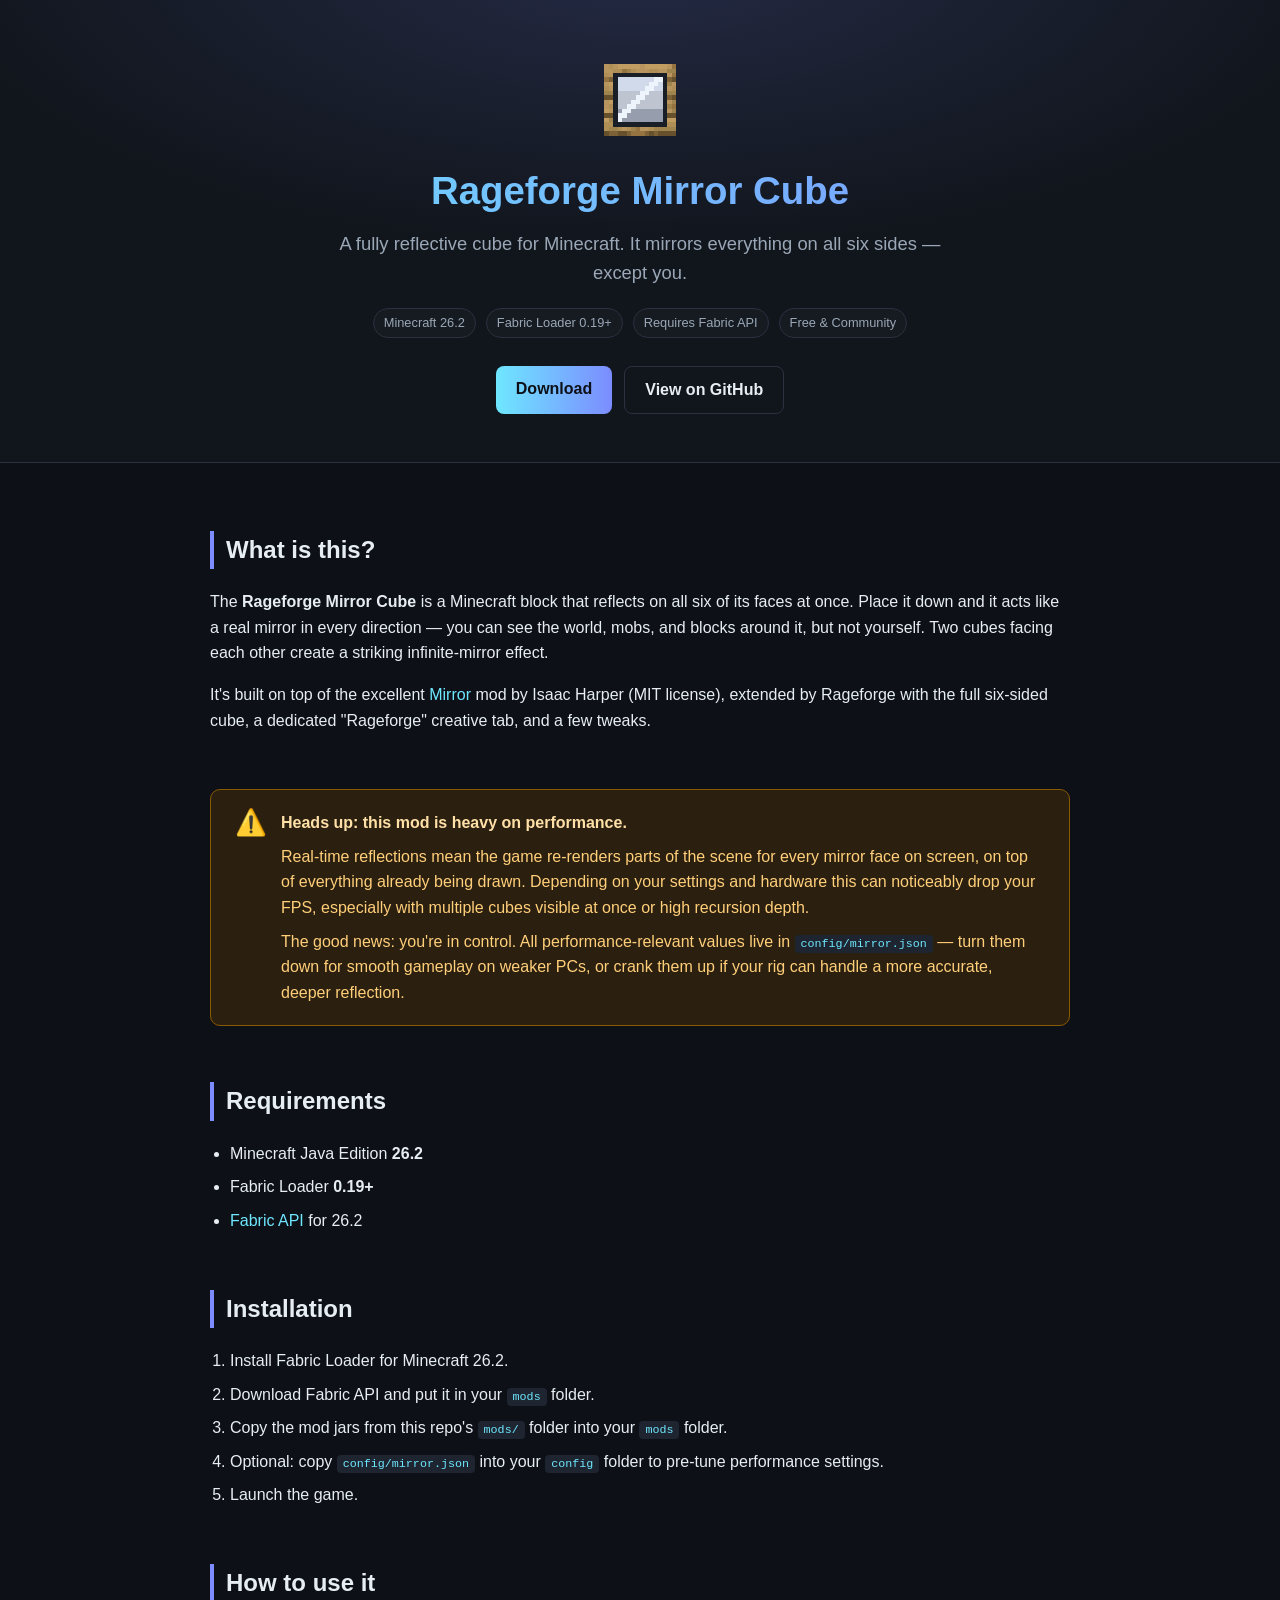
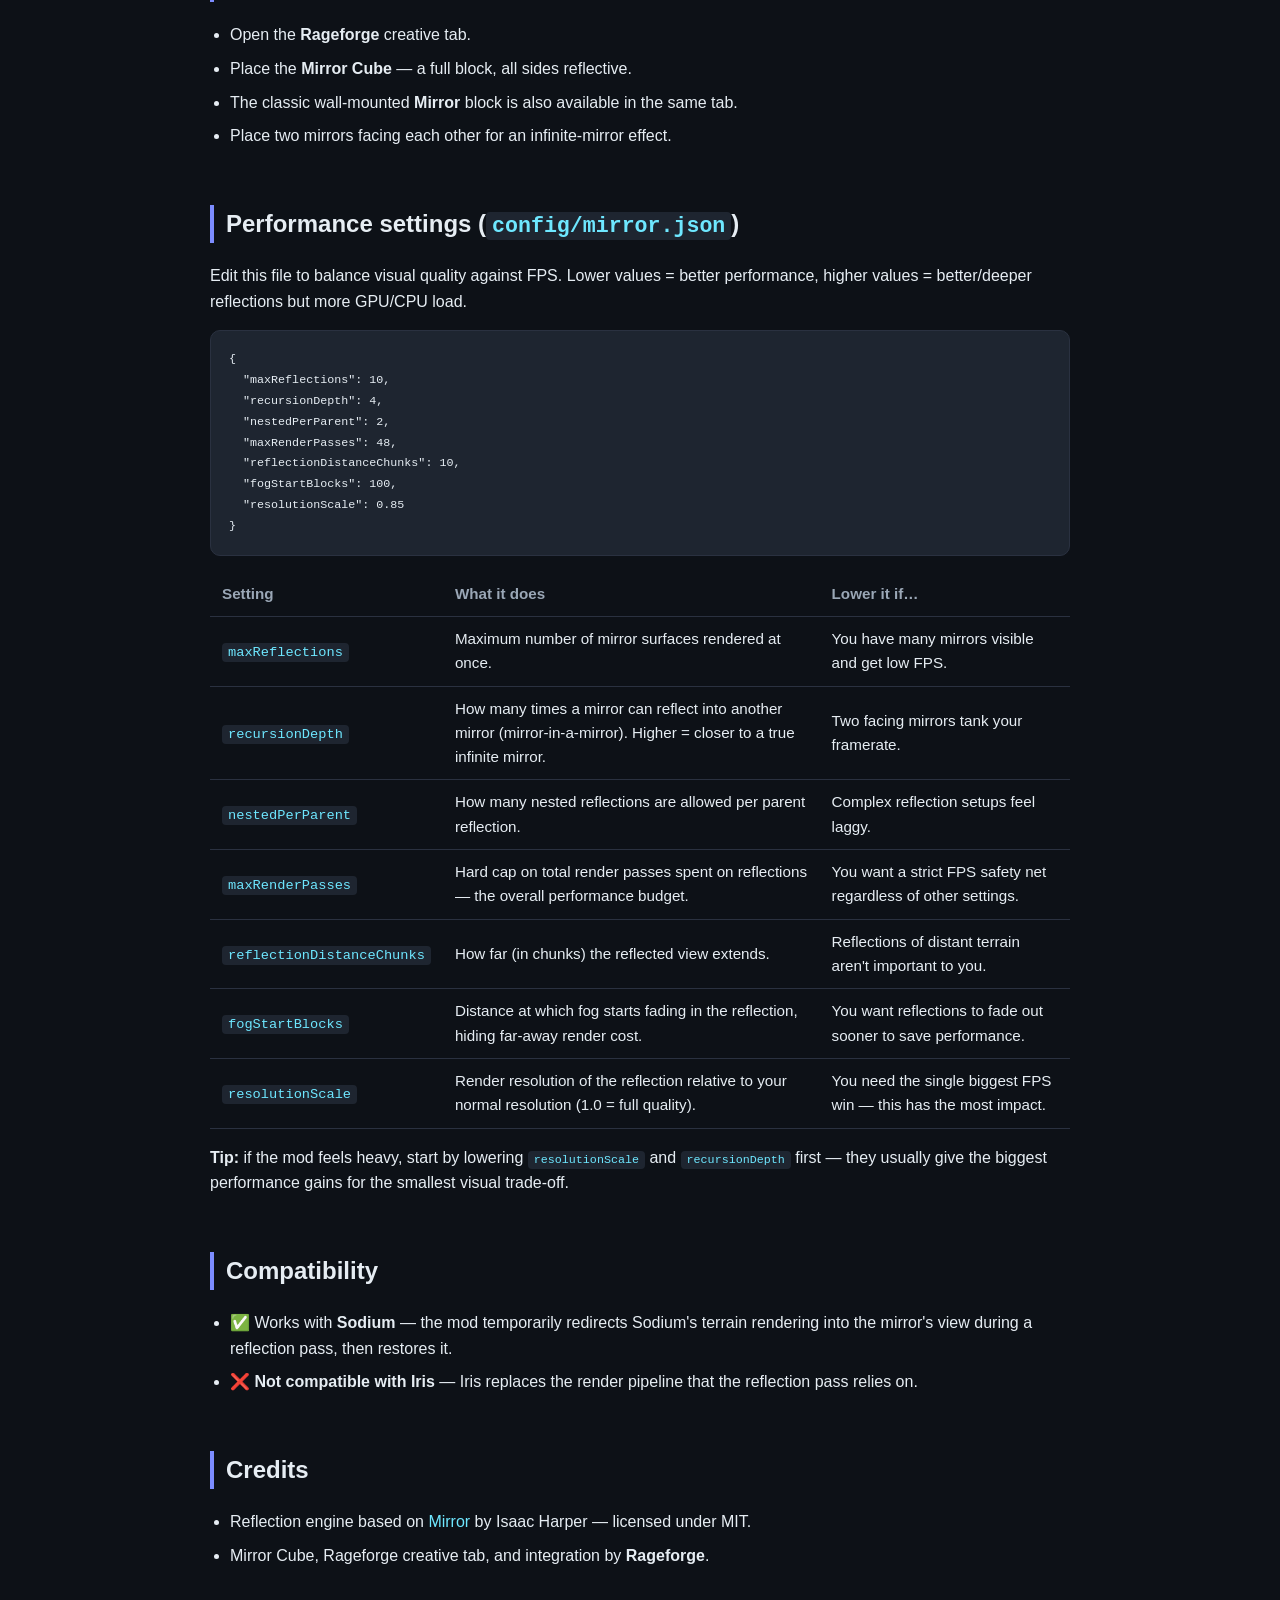
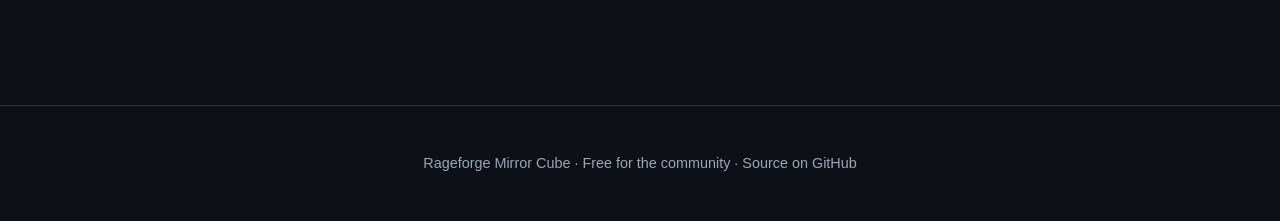
==== index.html @ 12170d01 "Add GitHub Pages site for Rageforge Mirror Cube mod" ====
<!DOCTYPE html>
<html lang="en">
<head>
<meta charset="UTF-8">
<meta name="viewport" content="width=device-width, initial-scale=1.0">
<title>Rageforge Mirror Cube — Minecraft Mod</title>
<meta name="description" content="Rageforge Mirror Cube — a full 6-sided mirror block for Minecraft 26.2 (Fabric). Reflects everything except you.">
<link rel="icon" type="image/png" href="assets/mirror-icon.png">
<style>
  :root {
    --bg: #0d1117;
    --bg-alt: #11151c;
    --card: #161b22;
    --border: #2a3140;
    --text: #e6edf3;
    --muted: #9aa7b6;
    --accent: #6ee7ff;
    --accent-2: #7c8cff;
    --warn-bg: #2b1f0f;
    --warn-border: #8a5a00;
    --warn-text: #ffcf7a;
  }
  * { box-sizing: border-box; }
  html, body {
    margin: 0;
    padding: 0;
    background: var(--bg);
    color: var(--text);
    font-family: -apple-system, BlinkMacSystemFont, "Segoe UI", Roboto, Helvetica, Arial, sans-serif;
    line-height: 1.6;
  }
  a { color: var(--accent); text-decoration: none; }
  a:hover { text-decoration: underline; }

  header.hero {
    background: radial-gradient(1200px 500px at 50% -10%, rgba(124,140,255,0.18), transparent 60%), var(--bg-alt);
    border-bottom: 1px solid var(--border);
    padding: 64px 20px 48px;
    text-align: center;
  }
  .hero-icon {
    width: 72px;
    height: 72px;
    image-rendering: pixelated;
    margin-bottom: 16px;
  }
  .hero h1 {
    font-size: 2.4rem;
    margin: 0 0 8px;
    background: linear-gradient(90deg, var(--accent), var(--accent-2));
    -webkit-background-clip: text;
    background-clip: text;
    color: transparent;
  }
  .hero p.tagline {
    color: var(--muted);
    font-size: 1.15rem;
    max-width: 640px;
    margin: 0 auto;
  }
  .badges {
    margin-top: 20px;
    display: flex;
    gap: 10px;
    justify-content: center;
    flex-wrap: wrap;
  }
  .badge {
    font-size: 0.8rem;
    padding: 4px 10px;
    border: 1px solid var(--border);
    border-radius: 999px;
    color: var(--muted);
    background: var(--card);
  }

  .cta-row {
    margin-top: 28px;
    display: flex;
    gap: 12px;
    justify-content: center;
    flex-wrap: wrap;
  }
  .btn {
    display: inline-block;
    padding: 10px 20px;
    border-radius: 8px;
    font-weight: 600;
    text-decoration: none;
  }
  .btn-primary {
    background: linear-gradient(90deg, var(--accent), var(--accent-2));
    color: #0d1117;
  }
  .btn-primary:hover { text-decoration: none; filter: brightness(1.08); }
  .btn-secondary {
    background: transparent;
    color: var(--text);
    border: 1px solid var(--border);
  }
  .btn-secondary:hover { text-decoration: none; border-color: var(--accent); }

  main {
    max-width: 900px;
    margin: 0 auto;
    padding: 48px 20px 80px;
  }

  section { margin-bottom: 56px; }
  h2 {
    font-size: 1.5rem;
    border-left: 4px solid var(--accent-2);
    padding-left: 12px;
    margin-bottom: 20px;
  }

  .gallery {
    display: grid;
    grid-template-columns: 1fr 1fr;
    gap: 16px;
    margin: 24px 0;
  }
  .gallery img {
    width: 100%;
    border-radius: 10px;
    border: 1px solid var(--border);
  }
  @media (max-width: 640px) {
    .gallery { grid-template-columns: 1fr; }
  }

  .card {
    background: var(--card);
    border: 1px solid var(--border);
    border-radius: 10px;
    padding: 20px 24px;
  }

  .warning {
    background: var(--warn-bg);
    border: 1px solid var(--warn-border);
    color: var(--warn-text);
    border-radius: 10px;
    padding: 20px 24px;
    display: flex;
    gap: 14px;
    align-items: flex-start;
  }
  .warning .icon { font-size: 1.6rem; line-height: 1; }
  .warning strong { color: #ffe1a8; }

  table {
    width: 100%;
    border-collapse: collapse;
    margin-top: 16px;
    font-size: 0.95rem;
  }
  th, td {
    text-align: left;
    padding: 10px 12px;
    border-bottom: 1px solid var(--border);
  }
  th { color: var(--muted); font-weight: 600; }
  code {
    background: #1e2530;
    padding: 2px 6px;
    border-radius: 4px;
    font-size: 0.9em;
    color: var(--accent);
  }
  pre {
    background: #1e2530;
    border: 1px solid var(--border);
    border-radius: 10px;
    padding: 18px;
    overflow-x: auto;
  }
  pre code {
    background: none;
    padding: 0;
    color: var(--text);
  }

  ol, ul { padding-left: 20px; }
  ol li, ul li { margin-bottom: 8px; }

  footer {
    border-top: 1px solid var(--border);
    padding: 32px 20px;
    text-align: center;
    color: var(--muted);
    font-size: 0.9rem;
  }
  footer a { color: var(--muted); }
</style>
</head>
<body>

<header class="hero">
  <img class="hero-icon" src="assets/mirror-icon.png" alt="Mirror Cube icon">
  <h1>Rageforge Mirror Cube</h1>
  <p class="tagline">A fully reflective cube for Minecraft. It mirrors everything on all six sides — except you.</p>
  <div class="badges">
    <span class="badge">Minecraft 26.2</span>
    <span class="badge">Fabric Loader 0.19+</span>
    <span class="badge">Requires Fabric API</span>
    <span class="badge">Free &amp; Community</span>
  </div>
  <div class="cta-row">
    <a class="btn btn-primary" href="https://github.com/TheRealDevCH/Repotome_Rageforge_initials/releases">Download</a>
    <a class="btn btn-secondary" href="https://github.com/TheRealDevCH/Repotome_Rageforge_initials">View on GitHub</a>
  </div>
</header>

<main>

  <section>
    <h2>What is this?</h2>
    <p>
      The <strong>Rageforge Mirror Cube</strong> is a Minecraft block that reflects on all six of its faces at once.
      Place it down and it acts like a real mirror in every direction — you can see the world, mobs, and blocks around it,
      but not yourself. Two cubes facing each other create a striking infinite-mirror effect.
    </p>
    <p>
      It's built on top of the excellent <a href="https://github.com/Isaac-Harper/mirror" target="_blank" rel="noopener">Mirror</a>
      mod by Isaac Harper (MIT license), extended by Rageforge with the full six-sided cube, a dedicated
      "Rageforge" creative tab, and a few tweaks.
    </p>
  </section>

  <section>
    <div class="warning">
      <div class="icon">⚠️</div>
      <div>
        <strong>Heads up: this mod is heavy on performance.</strong>
        <p style="margin: 8px 0 0;">
          Real-time reflections mean the game re-renders parts of the scene for every mirror face on screen, on top
          of everything already being drawn. Depending on your settings and hardware this can noticeably drop your
          FPS, especially with multiple cubes visible at once or high recursion depth.
        </p>
        <p style="margin: 8px 0 0;">
          The good news: you're in control. All performance-relevant values live in
          <code>config/mirror.json</code> — turn them down for smooth gameplay on weaker PCs, or crank them up
          if your rig can handle a more accurate, deeper reflection.
        </p>
      </div>
    </div>
  </section>

  <section>
    <h2>Requirements</h2>
    <ul>
      <li>Minecraft Java Edition <strong>26.2</strong></li>
      <li>Fabric Loader <strong>0.19+</strong></li>
      <li><a href="https://modrinth.com/mod/fabric-api" target="_blank" rel="noopener">Fabric API</a> for 26.2</li>
    </ul>
  </section>

  <section>
    <h2>Installation</h2>
    <ol>
      <li>Install Fabric Loader for Minecraft 26.2.</li>
      <li>Download Fabric API and put it in your <code>mods</code> folder.</li>
      <li>Copy the mod jars from this repo's <code>mods/</code> folder into your <code>mods</code> folder.</li>
      <li>Optional: copy <code>config/mirror.json</code> into your <code>config</code> folder to pre-tune performance settings.</li>
      <li>Launch the game.</li>
    </ol>
  </section>

  <section>
    <h2>How to use it</h2>
    <ul>
      <li>Open the <strong>Rageforge</strong> creative tab.</li>
      <li>Place the <strong>Mirror Cube</strong> — a full block, all sides reflective.</li>
      <li>The classic wall-mounted <strong>Mirror</strong> block is also available in the same tab.</li>
      <li>Place two mirrors facing each other for an infinite-mirror effect.</li>
    </ul>
  </section>

  <section>
    <h2>Performance settings (<code>config/mirror.json</code>)</h2>
    <p>
      Edit this file to balance visual quality against FPS. Lower values = better performance,
      higher values = better/deeper reflections but more GPU/CPU load.
    </p>
    <pre><code>{
  "maxReflections": 10,
  "recursionDepth": 4,
  "nestedPerParent": 2,
  "maxRenderPasses": 48,
  "reflectionDistanceChunks": 10,
  "fogStartBlocks": 100,
  "resolutionScale": 0.85
}</code></pre>

    <table>
      <thead>
        <tr><th>Setting</th><th>What it does</th><th>Lower it if…</th></tr>
      </thead>
      <tbody>
        <tr>
          <td><code>maxReflections</code></td>
          <td>Maximum number of mirror surfaces rendered at once.</td>
          <td>You have many mirrors visible and get low FPS.</td>
        </tr>
        <tr>
          <td><code>recursionDepth</code></td>
          <td>How many times a mirror can reflect into another mirror (mirror-in-a-mirror). Higher = closer to a true infinite mirror.</td>
          <td>Two facing mirrors tank your framerate.</td>
        </tr>
        <tr>
          <td><code>nestedPerParent</code></td>
          <td>How many nested reflections are allowed per parent reflection.</td>
          <td>Complex reflection setups feel laggy.</td>
        </tr>
        <tr>
          <td><code>maxRenderPasses</code></td>
          <td>Hard cap on total render passes spent on reflections — the overall performance budget.</td>
          <td>You want a strict FPS safety net regardless of other settings.</td>
        </tr>
        <tr>
          <td><code>reflectionDistanceChunks</code></td>
          <td>How far (in chunks) the reflected view extends.</td>
          <td>Reflections of distant terrain aren't important to you.</td>
        </tr>
        <tr>
          <td><code>fogStartBlocks</code></td>
          <td>Distance at which fog starts fading in the reflection, hiding far-away render cost.</td>
          <td>You want reflections to fade out sooner to save performance.</td>
        </tr>
        <tr>
          <td><code>resolutionScale</code></td>
          <td>Render resolution of the reflection relative to your normal resolution (1.0 = full quality).</td>
          <td>You need the single biggest FPS win — this has the most impact.</td>
        </tr>
      </tbody>
    </table>

    <p>
      <strong>Tip:</strong> if the mod feels heavy, start by lowering <code>resolutionScale</code> and
      <code>recursionDepth</code> first — they usually give the biggest performance gains for the smallest
      visual trade-off.
    </p>
  </section>

  <section>
    <h2>Compatibility</h2>
    <ul>
      <li>✅ Works with <strong>Sodium</strong> — the mod temporarily redirects Sodium's terrain rendering into the mirror's view during a reflection pass, then restores it.</li>
      <li>❌ <strong>Not compatible with Iris</strong> — Iris replaces the render pipeline that the reflection pass relies on.</li>
    </ul>
  </section>

  <section>
    <h2>Credits</h2>
    <ul>
      <li>Reflection engine based on <a href="https://github.com/Isaac-Harper/mirror" target="_blank" rel="noopener">Mirror</a> by Isaac Harper — licensed under MIT.</li>
      <li>Mirror Cube, Rageforge creative tab, and integration by <strong>Rageforge</strong>.</li>
    </ul>
  </section>

</main>

<footer>
  <p>Rageforge Mirror Cube · Free for the community · <a href="https://github.com/TheRealDevCH/Repotome_Rageforge_initials">Source on GitHub</a></p>
</footer>

</body>
</html>
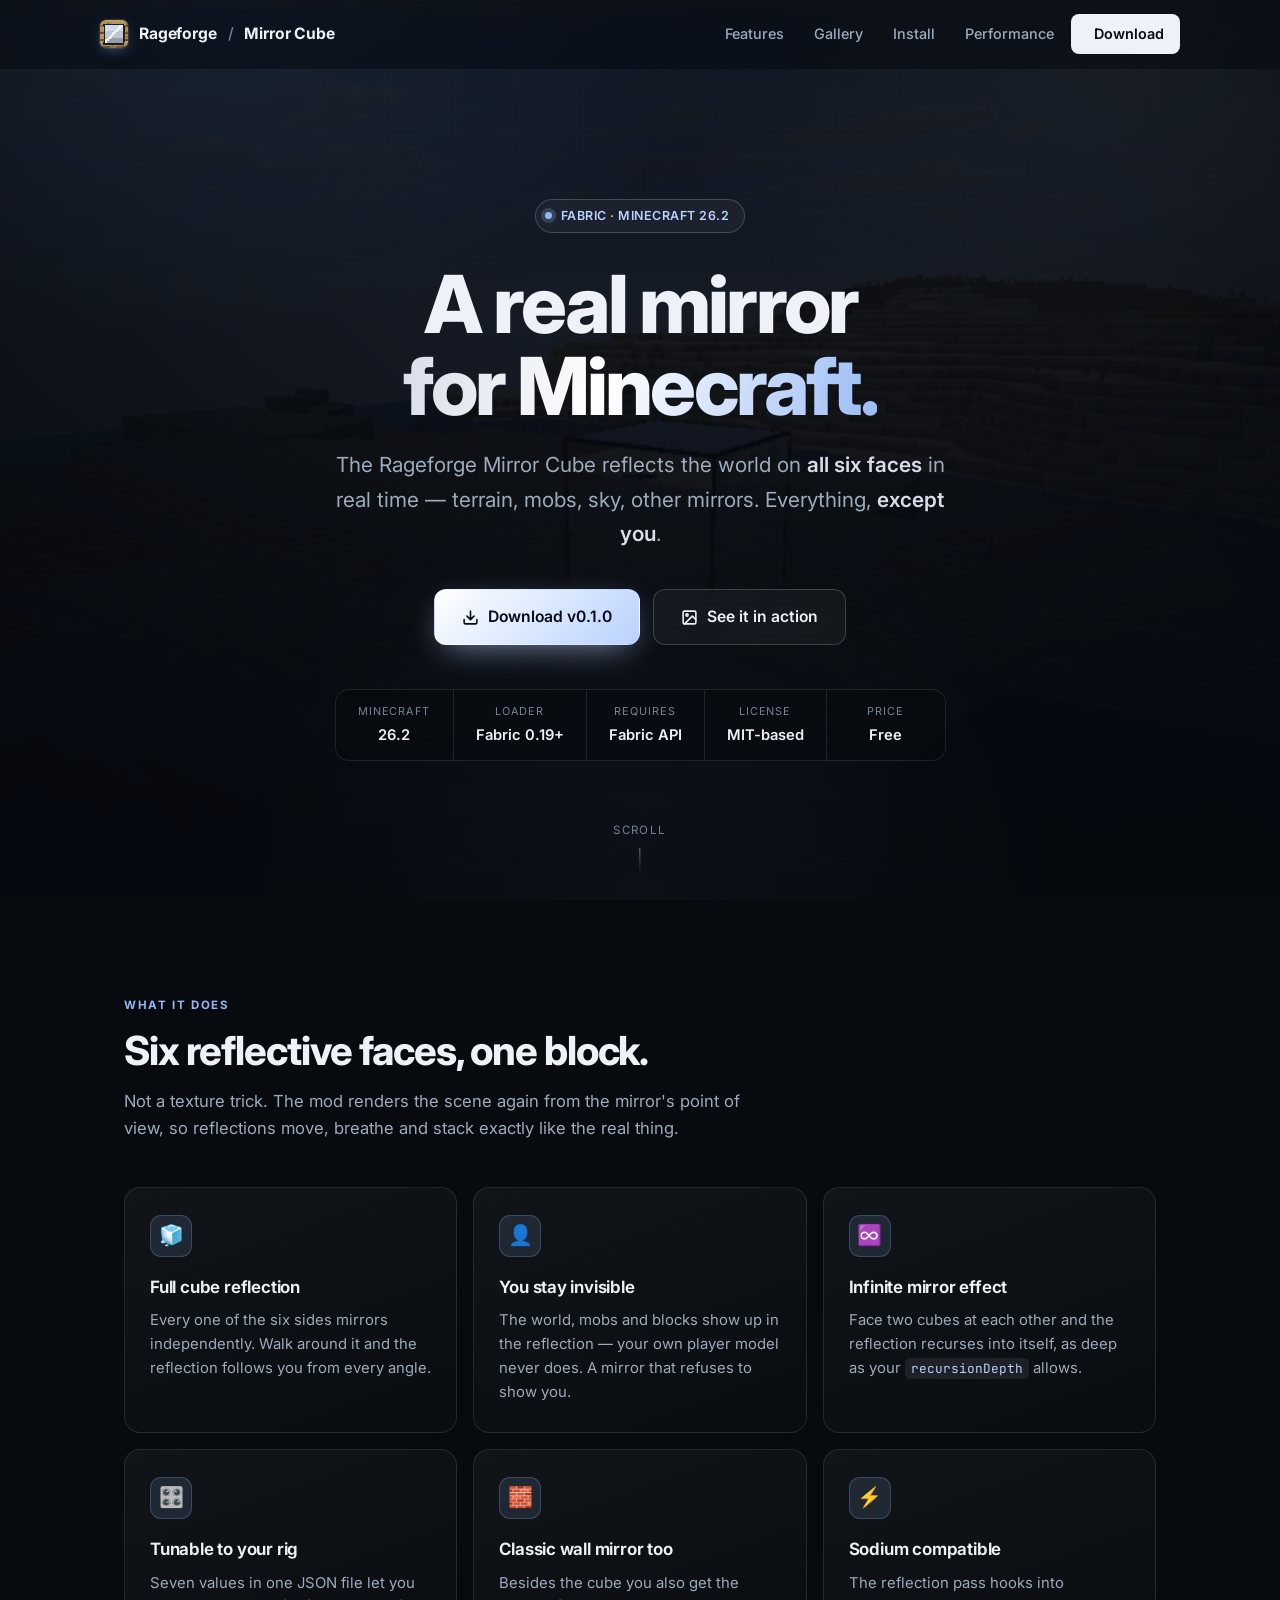
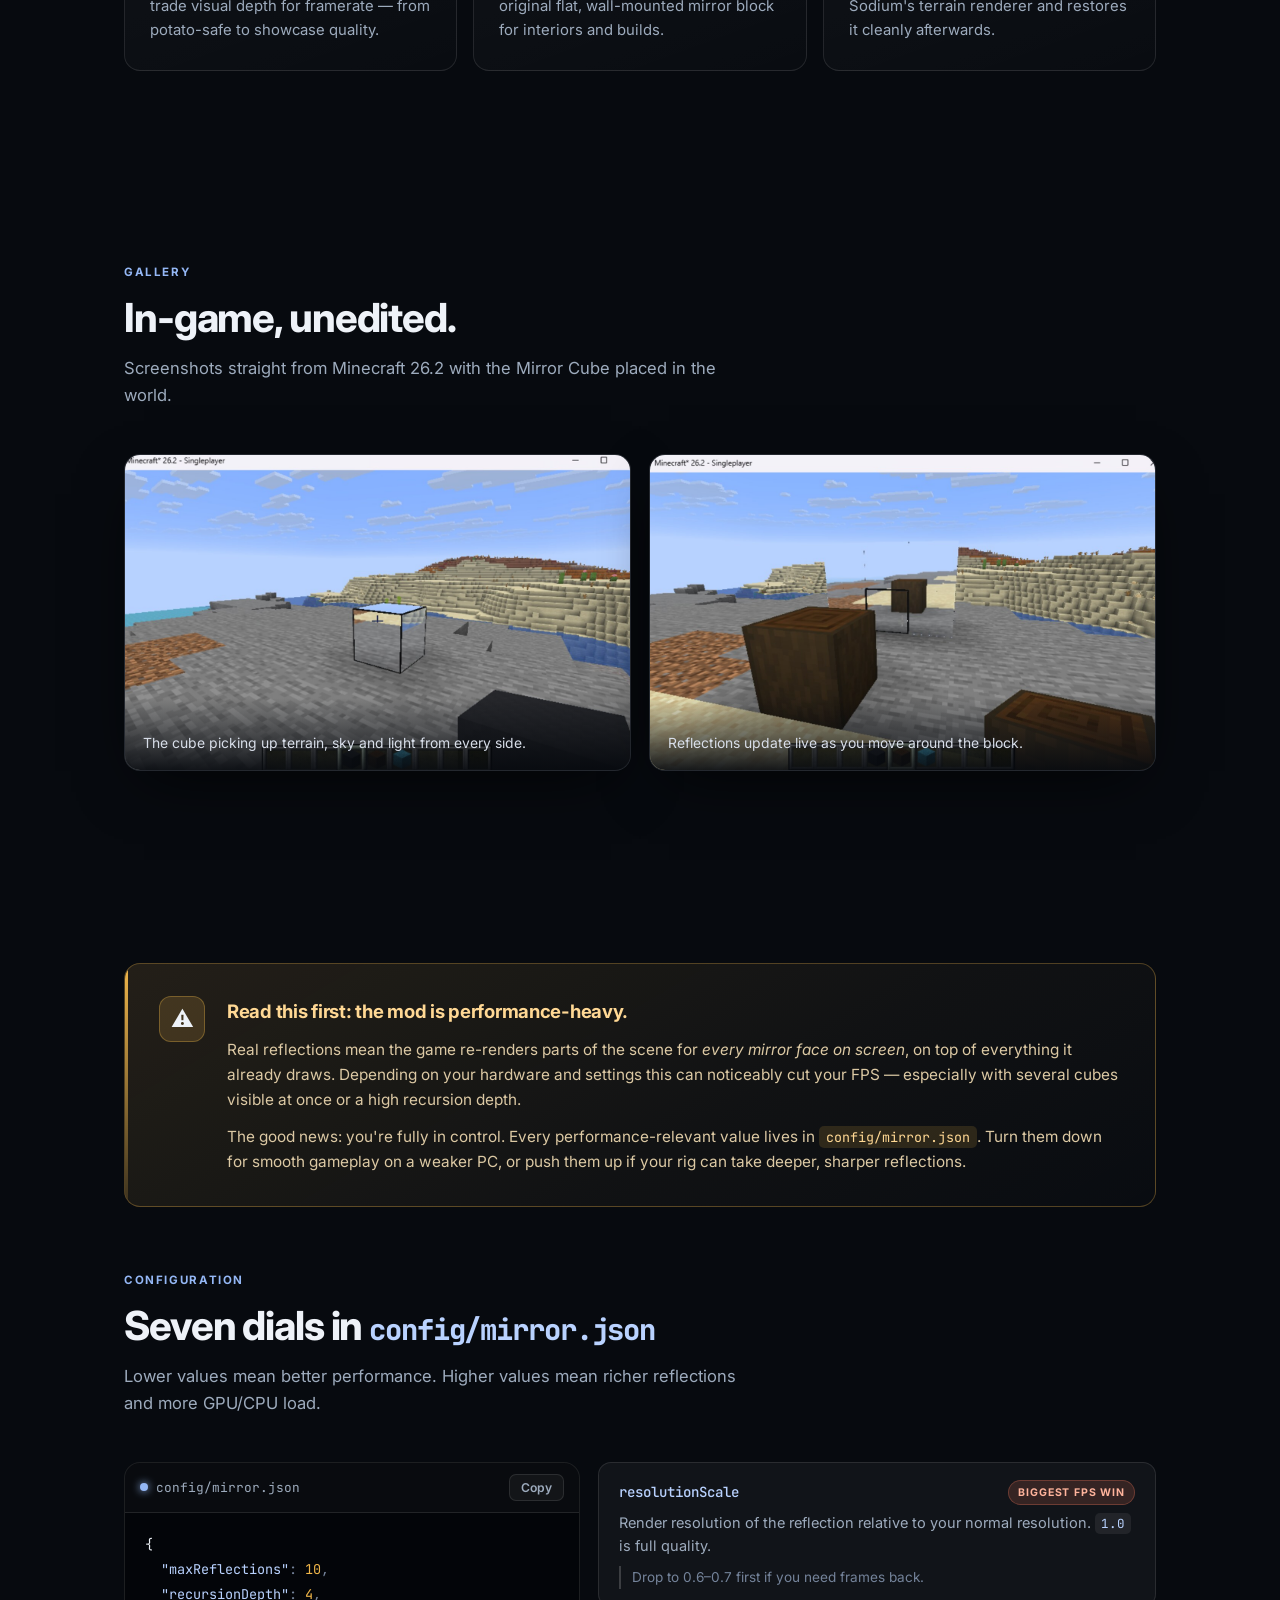
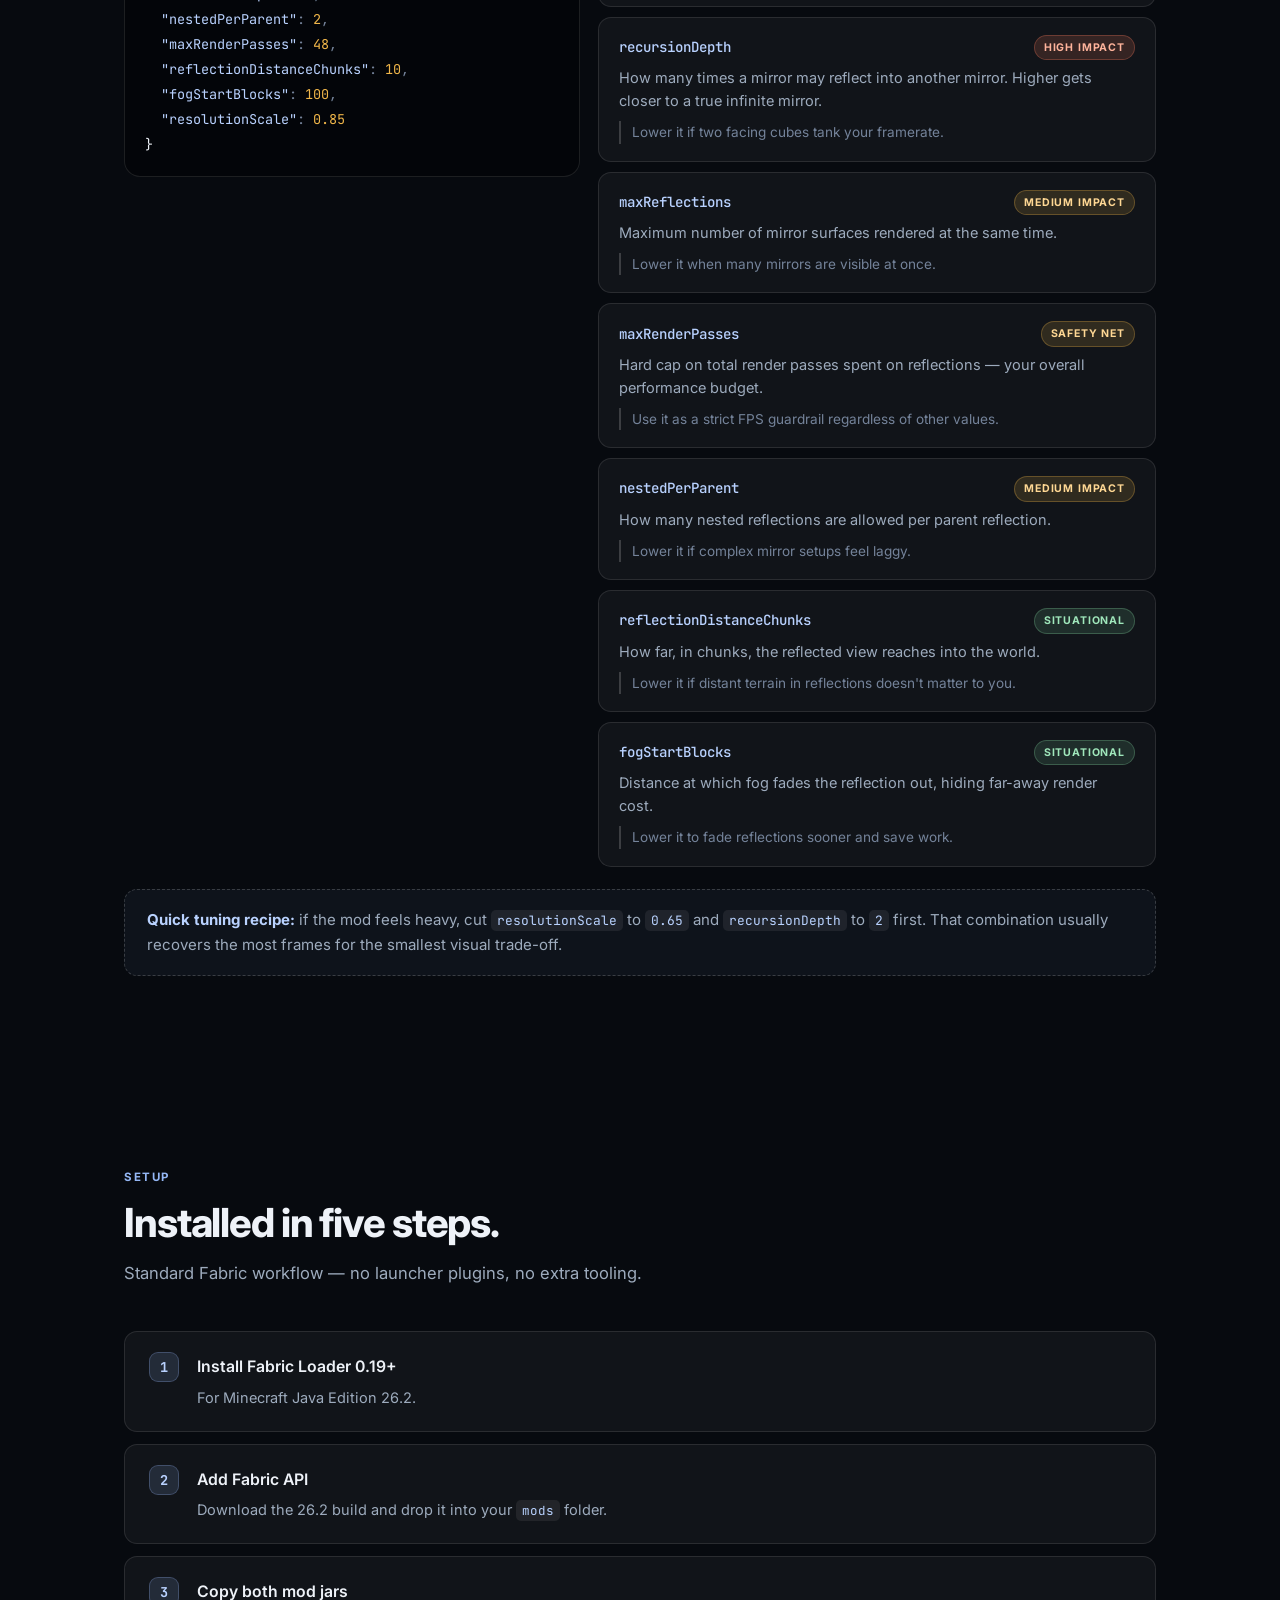
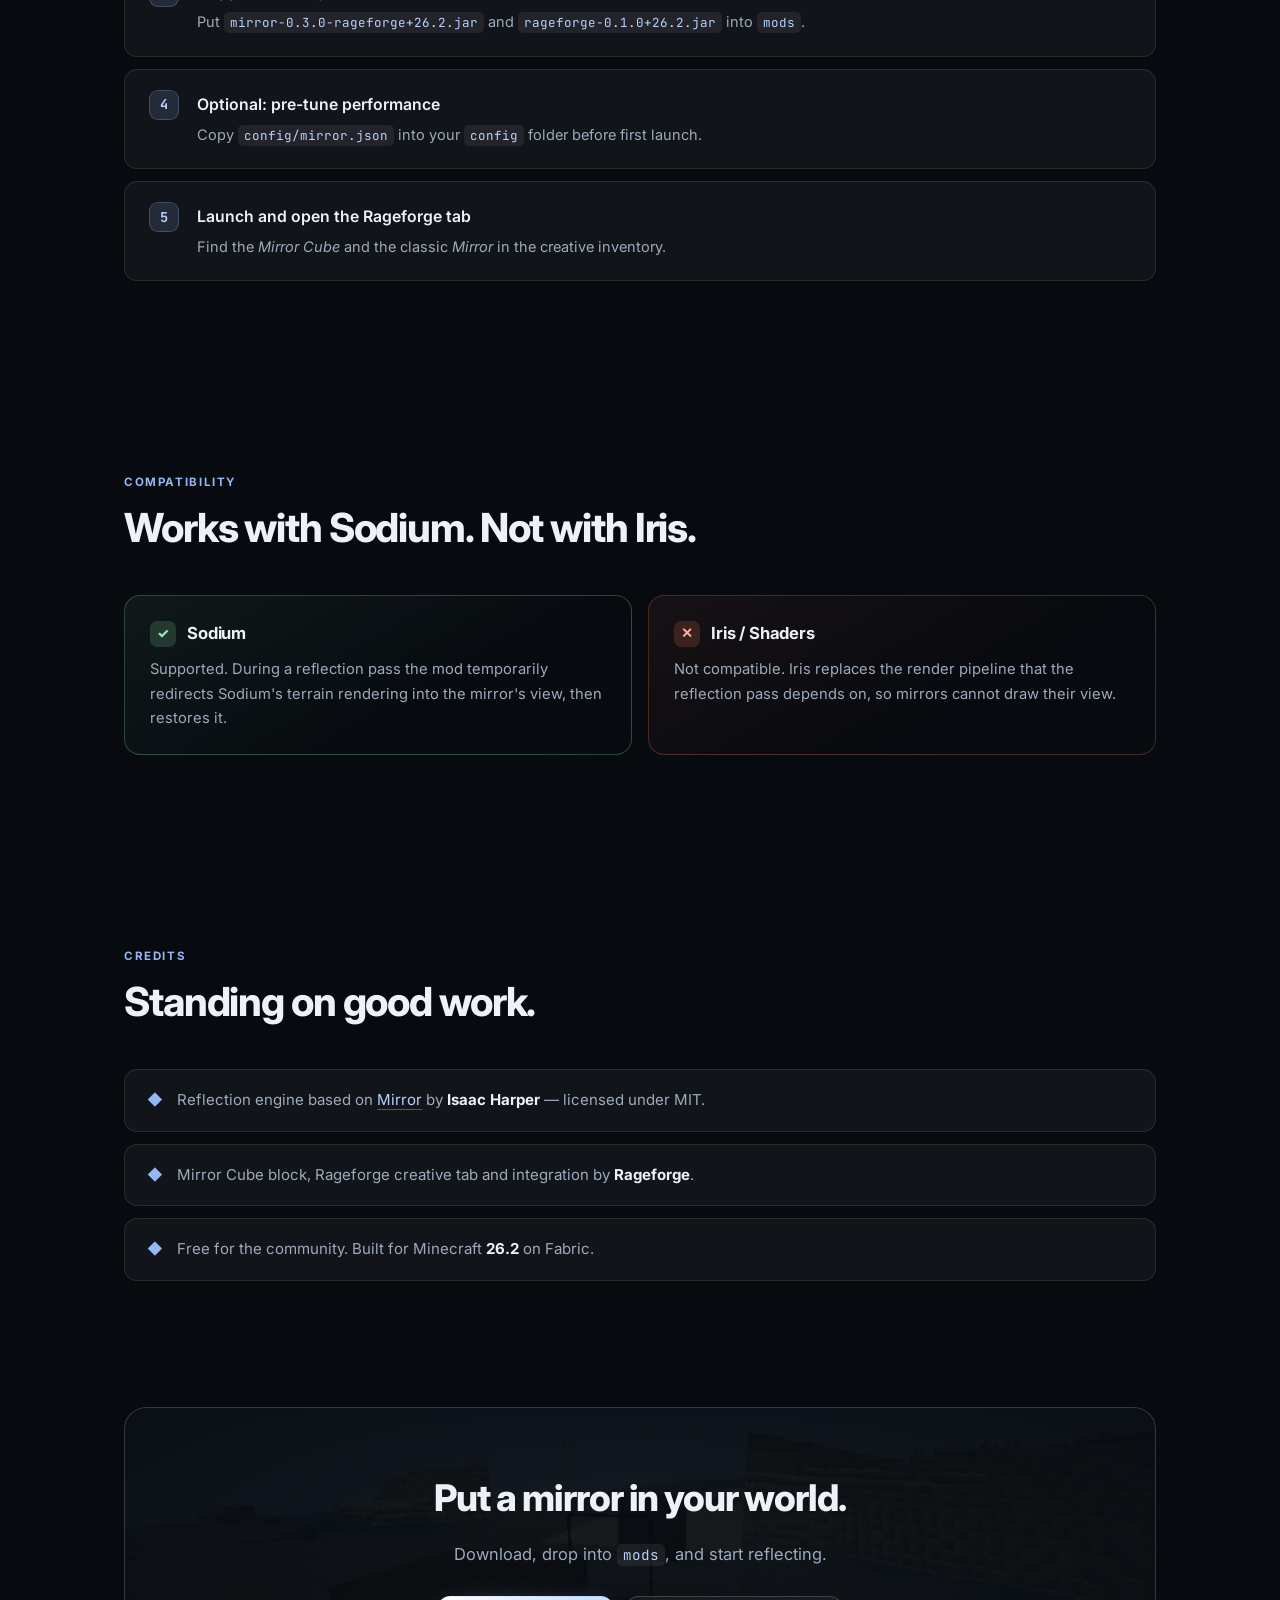
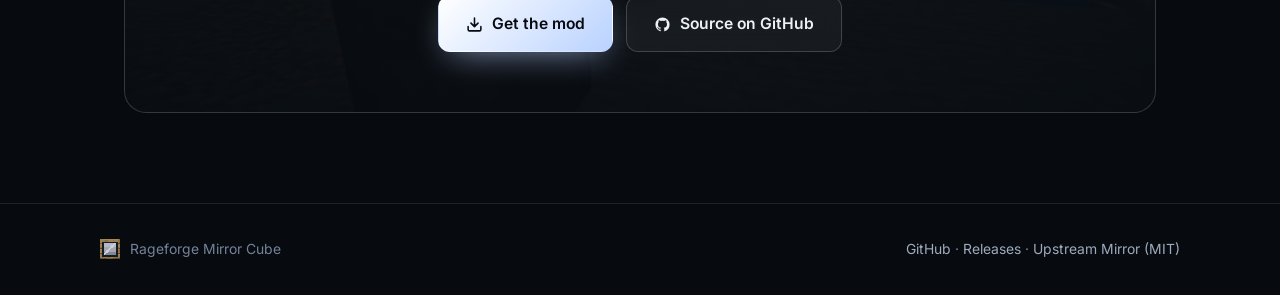
==== commit aeb7b5c7: "Redesign site: premium UI, real in-game screenshots, interactive config guide" ====
--- a/index.html
+++ b/index.html
@@ -3,367 +3,1202 @@
 <head>
 <meta charset="UTF-8">
 <meta name="viewport" content="width=device-width, initial-scale=1.0">
-<title>Rageforge Mirror Cube — Minecraft Mod</title>
-<meta name="description" content="Rageforge Mirror Cube — a full 6-sided mirror block for Minecraft 26.2 (Fabric). Reflects everything except you.">
+<title>Rageforge Mirror Cube — A Real Mirror for Minecraft</title>
+<meta name="description" content="Rageforge Mirror Cube — a fully reflective six-sided mirror block for Minecraft 26.2 (Fabric). Reflects the whole world, except you.">
+<meta property="og:title" content="Rageforge Mirror Cube — A Real Mirror for Minecraft">
+<meta property="og:description" content="A fully reflective six-sided mirror block for Minecraft 26.2 (Fabric). Reflects everything, except you.">
+<meta property="og:image" content="assets/screenshot-1.jpg">
+<meta property="og:type" content="website">
 <link rel="icon" type="image/png" href="assets/mirror-icon.png">
+<link rel="preconnect" href="https://fonts.googleapis.com">
+<link rel="preconnect" href="https://fonts.gstatic.com" crossorigin>
+<link href="https://fonts.googleapis.com/css2?family=Inter:wght@400;500;600;700;800&family=JetBrains+Mono:wght@400;500&display=swap" rel="stylesheet">
 <style>
   :root {
-    --bg: #0d1117;
-    --bg-alt: #11151c;
-    --card: #161b22;
-    --border: #2a3140;
-    --text: #e6edf3;
-    --muted: #9aa7b6;
-    --accent: #6ee7ff;
-    --accent-2: #7c8cff;
-    --warn-bg: #2b1f0f;
-    --warn-border: #8a5a00;
-    --warn-text: #ffcf7a;
-  }
-  * { box-sizing: border-box; }
-  html, body {
-    margin: 0;
-    padding: 0;
-    background: var(--bg);
+    --ink-900: #070a0f;
+    --ink-800: #0b1017;
+    --ink-700: #10161f;
+    --panel: rgba(255,255,255,0.045);
+    --panel-strong: rgba(255,255,255,0.07);
+    --line: rgba(255,255,255,0.10);
+    --line-strong: rgba(255,255,255,0.18);
+    --text: #eef2f8;
+    --muted: #9dabbd;
+    --muted-dim: #74839a;
+    --sky: #94b7f5;
+    --sky-bright: #b9d2ff;
+    --silver: #d8dee9;
+    --sand: #c0bcae;
+    --amber: #f0b64a;
+    --amber-soft: #ffd894;
+    --radius: 16px;
+    --radius-sm: 10px;
+    --shadow: 0 20px 60px -20px rgba(0,0,0,0.8);
+    --maxw: 1080px;
+  }
+
+  * { box-sizing: border-box; margin: 0; padding: 0; }
+
+  html { scroll-behavior: smooth; scroll-padding-top: 90px; }
+
+  body {
+    background: var(--ink-900);
     color: var(--text);
-    font-family: -apple-system, BlinkMacSystemFont, "Segoe UI", Roboto, Helvetica, Arial, sans-serif;
-    line-height: 1.6;
-  }
-  a { color: var(--accent); text-decoration: none; }
-  a:hover { text-decoration: underline; }
-
+    font-family: 'Inter', -apple-system, BlinkMacSystemFont, 'Segoe UI', sans-serif;
+    font-size: 16.5px;
+    line-height: 1.65;
+    -webkit-font-smoothing: antialiased;
+    overflow-x: hidden;
+  }
+
+  a { color: inherit; text-decoration: none; }
+  img { display: block; max-width: 100%; }
+
+  ::selection { background: rgba(148,183,245,0.3); }
+
+  /* ============ ambient background ============ */
+  .ambient {
+    position: fixed;
+    inset: 0;
+    z-index: -1;
+    pointer-events: none;
+    background:
+      radial-gradient(900px 600px at 15% -5%, rgba(148,183,245,0.14), transparent 65%),
+      radial-gradient(800px 500px at 88% 8%, rgba(192,188,174,0.09), transparent 62%),
+      radial-gradient(700px 700px at 50% 100%, rgba(148,183,245,0.06), transparent 65%);
+  }
+  .ambient::after {
+    content: '';
+    position: absolute;
+    inset: 0;
+    opacity: 0.22;
+    background-image:
+      linear-gradient(rgba(255,255,255,0.045) 1px, transparent 1px),
+      linear-gradient(90deg, rgba(255,255,255,0.045) 1px, transparent 1px);
+    background-size: 64px 64px;
+    mask-image: radial-gradient(ellipse 80% 60% at 50% 0%, #000 30%, transparent 75%);
+    -webkit-mask-image: radial-gradient(ellipse 80% 60% at 50% 0%, #000 30%, transparent 75%);
+  }
+
+  /* ============ nav ============ */
+  nav {
+    position: fixed;
+    top: 0; left: 0; right: 0;
+    z-index: 100;
+    padding: 14px 24px;
+    display: flex;
+    align-items: center;
+    justify-content: space-between;
+    gap: 20px;
+    backdrop-filter: blur(18px) saturate(140%);
+    -webkit-backdrop-filter: blur(18px) saturate(140%);
+    background: rgba(7,10,15,0.55);
+    border-bottom: 1px solid transparent;
+    transition: border-color .3s, background .3s, padding .3s;
+  }
+  nav.scrolled {
+    border-bottom-color: var(--line);
+    background: rgba(7,10,15,0.85);
+    padding: 10px 24px;
+  }
+  .nav-inner {
+    width: 100%;
+    max-width: var(--maxw);
+    margin: 0 auto;
+    display: flex;
+    align-items: center;
+    justify-content: space-between;
+    gap: 20px;
+  }
+  .brand {
+    display: flex;
+    align-items: center;
+    gap: 11px;
+    font-weight: 700;
+    letter-spacing: -0.01em;
+    font-size: 0.98rem;
+    white-space: nowrap;
+  }
+  .brand img {
+    width: 28px; height: 28px;
+    image-rendering: pixelated;
+    border-radius: 6px;
+    box-shadow: 0 0 0 1px var(--line), 0 4px 14px -4px rgba(148,183,245,0.5);
+  }
+  .nav-links {
+    display: flex;
+    gap: 4px;
+    align-items: center;
+  }
+  .nav-links a {
+    color: var(--muted);
+    font-size: 0.9rem;
+    font-weight: 500;
+    padding: 7px 13px;
+    border-radius: 8px;
+    transition: color .2s, background .2s;
+  }
+  .nav-links a:hover { color: var(--text); background: var(--panel); }
+  .nav-cta {
+    display: inline-flex;
+    align-items: center;
+    gap: 7px;
+    padding: 8px 16px !important;
+    background: var(--text) !important;
+    color: var(--ink-900) !important;
+    font-weight: 600 !important;
+    border-radius: 9px;
+    transition: transform .2s, box-shadow .2s !important;
+  }
+  .nav-cta:hover {
+    transform: translateY(-1px);
+    box-shadow: 0 8px 22px -8px rgba(238,242,248,0.6);
+  }
+  @media (max-width: 780px) {
+    .nav-links a:not(.nav-cta) { display: none; }
+  }
+
+  /* ============ hero ============ */
   header.hero {
-    background: radial-gradient(1200px 500px at 50% -10%, rgba(124,140,255,0.18), transparent 60%), var(--bg-alt);
-    border-bottom: 1px solid var(--border);
-    padding: 64px 20px 48px;
+    position: relative;
+    min-height: 100vh;
+    display: flex;
+    flex-direction: column;
+    align-items: center;
+    justify-content: center;
     text-align: center;
-  }
-  .hero-icon {
-    width: 72px;
-    height: 72px;
-    image-rendering: pixelated;
-    margin-bottom: 16px;
+    padding: 130px 24px 70px;
+    overflow: hidden;
+  }
+  .hero-bg {
+    position: absolute;
+    inset: 0;
+    z-index: 0;
+    background: url('assets/screenshot-1.jpg') center 35% / cover no-repeat;
+    opacity: 0.30;
+    transform: scale(1.08);
+    filter: saturate(1.15);
+  }
+  .hero-bg::after {
+    content: '';
+    position: absolute;
+    inset: 0;
+    background:
+      linear-gradient(to bottom, rgba(7,10,15,0.55) 0%, rgba(7,10,15,0.75) 45%, var(--ink-900) 100%),
+      radial-gradient(ellipse 65% 55% at 50% 45%, transparent 20%, rgba(7,10,15,0.7) 100%);
+  }
+  .hero-content {
+    position: relative;
+    z-index: 1;
+    max-width: 780px;
+    display: flex;
+    flex-direction: column;
+    align-items: center;
+  }
+  .eyebrow {
+    display: inline-flex;
+    align-items: center;
+    gap: 9px;
+    padding: 6px 15px 6px 9px;
+    border: 1px solid var(--line-strong);
+    background: var(--panel);
+    backdrop-filter: blur(10px);
+    -webkit-backdrop-filter: blur(10px);
+    border-radius: 999px;
+    font-size: 0.78rem;
+    font-weight: 600;
+    letter-spacing: 0.04em;
+    text-transform: uppercase;
+    color: var(--sky-bright);
+    margin-bottom: 30px;
+  }
+  .eyebrow .dot {
+    width: 7px; height: 7px;
+    border-radius: 50%;
+    background: var(--sky);
+    box-shadow: 0 0 0 4px rgba(148,183,245,0.22);
+    animation: pulse 2.4s ease-in-out infinite;
+  }
+  @keyframes pulse {
+    0%,100% { box-shadow: 0 0 0 3px rgba(148,183,245,0.28); }
+    50%     { box-shadow: 0 0 0 7px rgba(148,183,245,0.05); }
   }
   .hero h1 {
-    font-size: 2.4rem;
-    margin: 0 0 8px;
-    background: linear-gradient(90deg, var(--accent), var(--accent-2));
+    font-size: clamp(2.6rem, 7.5vw, 5rem);
+    line-height: 1.02;
+    font-weight: 800;
+    letter-spacing: -0.035em;
+    margin-bottom: 22px;
+  }
+  .hero h1 .shine {
+    background: linear-gradient(100deg, var(--silver) 0%, #ffffff 20%, var(--sky) 48%, #ffffff 72%, var(--silver) 100%);
+    background-size: 220% auto;
     -webkit-background-clip: text;
     background-clip: text;
     color: transparent;
-  }
-  .hero p.tagline {
+    animation: shine 7s linear infinite;
+  }
+  @keyframes shine {
+    to { background-position: 220% center; }
+  }
+  .hero .lede {
+    font-size: clamp(1.05rem, 2.4vw, 1.3rem);
     color: var(--muted);
-    font-size: 1.15rem;
-    max-width: 640px;
+    max-width: 620px;
+    margin-bottom: 38px;
+  }
+  .hero .lede strong { color: var(--silver); font-weight: 600; }
+
+  .cta-row {
+    display: flex;
+    gap: 13px;
+    flex-wrap: wrap;
+    justify-content: center;
+    margin-bottom: 44px;
+  }
+  .btn {
+    display: inline-flex;
+    align-items: center;
+    gap: 9px;
+    padding: 14px 27px;
+    border-radius: 12px;
+    font-weight: 600;
+    font-size: 0.98rem;
+    border: 1px solid transparent;
+    cursor: pointer;
+    transition: transform .22s cubic-bezier(.2,.8,.2,1), box-shadow .22s, background .22s, border-color .22s;
+  }
+  .btn svg { width: 17px; height: 17px; }
+  .btn-primary {
+    background: linear-gradient(135deg, #ffffff, var(--sky-bright));
+    color: var(--ink-900);
+    box-shadow: 0 10px 34px -12px rgba(185,210,255,0.75);
+  }
+  .btn-primary:hover {
+    transform: translateY(-2px);
+    box-shadow: 0 18px 44px -12px rgba(185,210,255,0.9);
+  }
+  .btn-ghost {
+    background: var(--panel);
+    border-color: var(--line-strong);
+    color: var(--text);
+    backdrop-filter: blur(10px);
+    -webkit-backdrop-filter: blur(10px);
+  }
+  .btn-ghost:hover {
+    transform: translateY(-2px);
+    background: var(--panel-strong);
+    border-color: rgba(148,183,245,0.5);
+  }
+
+  .spec-strip {
+    display: flex;
+    gap: 0;
+    flex-wrap: wrap;
+    justify-content: center;
+    border: 1px solid var(--line);
+    background: rgba(7,10,15,0.5);
+    backdrop-filter: blur(14px);
+    -webkit-backdrop-filter: blur(14px);
+    border-radius: 14px;
+    overflow: hidden;
+  }
+  .spec-strip div {
+    padding: 13px 22px;
+    font-size: 0.83rem;
+    color: var(--muted);
+    border-right: 1px solid var(--line);
+    display: flex;
+    flex-direction: column;
+    gap: 2px;
+    min-width: 118px;
+  }
+  .spec-strip div:last-child { border-right: 0; }
+  .spec-strip .k {
+    font-size: 0.68rem;
+    text-transform: uppercase;
+    letter-spacing: 0.09em;
+    color: var(--muted-dim);
+  }
+  .spec-strip .v { color: var(--text); font-weight: 600; font-size: 0.92rem; }
+
+  .scroll-hint {
+    position: absolute;
+    bottom: 26px; left: 50%;
+    transform: translateX(-50%);
+    z-index: 1;
+    color: var(--muted-dim);
+    font-size: 0.72rem;
+    letter-spacing: 0.12em;
+    text-transform: uppercase;
+    display: flex;
+    flex-direction: column;
+    align-items: center;
+    gap: 8px;
+    animation: bob 2.6s ease-in-out infinite;
+  }
+  .scroll-hint span.line {
+    width: 1px; height: 26px;
+    background: linear-gradient(to bottom, var(--muted-dim), transparent);
+  }
+  @keyframes bob {
+    0%,100% { transform: translate(-50%, 0); opacity: .75; }
+    50%     { transform: translate(-50%, 7px); opacity: 1; }
+  }
+
+  /* ============ layout ============ */
+  main { position: relative; z-index: 1; }
+  section {
+    max-width: var(--maxw);
     margin: 0 auto;
-  }
-  .badges {
-    margin-top: 20px;
-    display: flex;
-    gap: 10px;
-    justify-content: center;
-    flex-wrap: wrap;
-  }
-  .badge {
-    font-size: 0.8rem;
-    padding: 4px 10px;
-    border: 1px solid var(--border);
-    border-radius: 999px;
-    color: var(--muted);
-    background: var(--card);
-  }
-
-  .cta-row {
-    margin-top: 28px;
-    display: flex;
-    gap: 12px;
-    justify-content: center;
-    flex-wrap: wrap;
-  }
-  .btn {
-    display: inline-block;
-    padding: 10px 20px;
-    border-radius: 8px;
-    font-weight: 600;
-    text-decoration: none;
-  }
-  .btn-primary {
-    background: linear-gradient(90deg, var(--accent), var(--accent-2));
-    color: #0d1117;
-  }
-  .btn-primary:hover { text-decoration: none; filter: brightness(1.08); }
-  .btn-secondary {
-    background: transparent;
-    color: var(--text);
-    border: 1px solid var(--border);
-  }
-  .btn-secondary:hover { text-decoration: none; border-color: var(--accent); }
-
-  main {
-    max-width: 900px;
-    margin: 0 auto;
-    padding: 48px 20px 80px;
-  }
-
-  section { margin-bottom: 56px; }
-  h2 {
-    font-size: 1.5rem;
-    border-left: 4px solid var(--accent-2);
-    padding-left: 12px;
-    margin-bottom: 20px;
-  }
-
+    padding: 96px 24px;
+  }
+  .section-head { margin-bottom: 44px; max-width: 640px; }
+  .section-head .tag {
+    font-size: 0.72rem;
+    font-weight: 700;
+    letter-spacing: 0.14em;
+    text-transform: uppercase;
+    color: var(--sky);
+    margin-bottom: 13px;
+    display: block;
+  }
+  .section-head h2 {
+    font-size: clamp(1.75rem, 4vw, 2.5rem);
+    font-weight: 750;
+    letter-spacing: -0.028em;
+    line-height: 1.14;
+    margin-bottom: 14px;
+  }
+  .section-head p { color: var(--muted); font-size: 1.04rem; }
+
+  /* ============ features ============ */
+  .feature-grid {
+    display: grid;
+    grid-template-columns: repeat(auto-fit, minmax(258px, 1fr));
+    gap: 16px;
+  }
+  .feature {
+    position: relative;
+    padding: 27px 25px;
+    border: 1px solid var(--line);
+    border-radius: var(--radius);
+    background: linear-gradient(160deg, var(--panel), rgba(255,255,255,0.012));
+    overflow: hidden;
+    transition: transform .3s cubic-bezier(.2,.8,.2,1), border-color .3s, background .3s;
+  }
+  .feature::before {
+    content: '';
+    position: absolute;
+    inset: 0;
+    background: radial-gradient(360px circle at var(--mx, 50%) var(--my, 0%), rgba(148,183,245,0.13), transparent 70%);
+    opacity: 0;
+    transition: opacity .35s;
+    pointer-events: none;
+  }
+  .feature:hover {
+    transform: translateY(-4px);
+    border-color: var(--line-strong);
+  }
+  .feature:hover::before { opacity: 1; }
+  .feature .ico {
+    width: 42px; height: 42px;
+    display: grid; place-items: center;
+    border-radius: 11px;
+    background: rgba(148,183,245,0.13);
+    border: 1px solid rgba(148,183,245,0.24);
+    font-size: 1.25rem;
+    margin-bottom: 17px;
+  }
+  .feature h3 {
+    font-size: 1.06rem;
+    font-weight: 650;
+    letter-spacing: -0.012em;
+    margin-bottom: 8px;
+  }
+  .feature p { color: var(--muted); font-size: 0.93rem; line-height: 1.6; }
+
+  /* ============ gallery ============ */
   .gallery {
     display: grid;
-    grid-template-columns: 1fr 1fr;
-    gap: 16px;
-    margin: 24px 0;
-  }
-  .gallery img {
+    grid-template-columns: repeat(auto-fit, minmax(320px, 1fr));
+    gap: 18px;
+  }
+  .shot {
+    position: relative;
+    border-radius: var(--radius);
+    overflow: hidden;
+    border: 1px solid var(--line);
+    background: var(--ink-800);
+    cursor: zoom-in;
+    box-shadow: var(--shadow);
+    transition: transform .35s cubic-bezier(.2,.8,.2,1), border-color .35s;
+  }
+  .shot img {
     width: 100%;
-    border-radius: 10px;
-    border: 1px solid var(--border);
-  }
-  @media (max-width: 640px) {
-    .gallery { grid-template-columns: 1fr; }
-  }
-
-  .card {
-    background: var(--card);
-    border: 1px solid var(--border);
-    border-radius: 10px;
+    aspect-ratio: 16 / 10;
+    object-fit: cover;
+    transition: transform .55s cubic-bezier(.2,.8,.2,1), filter .35s;
+  }
+  .shot:hover { transform: translateY(-4px); border-color: rgba(148,183,245,0.45); }
+  .shot:hover img { transform: scale(1.045); }
+  .shot figcaption {
+    position: absolute;
+    left: 0; right: 0; bottom: 0;
+    padding: 34px 18px 15px;
+    font-size: 0.87rem;
+    color: var(--silver);
+    background: linear-gradient(to top, rgba(7,10,15,0.92), transparent);
+  }
+  .shot .zoom-badge {
+    position: absolute;
+    top: 12px; right: 12px;
+    width: 30px; height: 30px;
+    display: grid; place-items: center;
+    border-radius: 8px;
+    background: rgba(7,10,15,0.68);
+    border: 1px solid var(--line-strong);
+    backdrop-filter: blur(8px);
+    -webkit-backdrop-filter: blur(8px);
+    font-size: 0.8rem;
+    opacity: 0;
+    transition: opacity .3s;
+  }
+  .shot:hover .zoom-badge { opacity: 1; }
+
+  /* lightbox */
+  .lightbox {
+    position: fixed;
+    inset: 0;
+    z-index: 200;
+    display: none;
+    place-items: center;
+    padding: 28px;
+    background: rgba(3,5,8,0.93);
+    backdrop-filter: blur(10px);
+    -webkit-backdrop-filter: blur(10px);
+    cursor: zoom-out;
+  }
+  .lightbox.open { display: grid; animation: fade .25s ease; }
+  @keyframes fade { from { opacity: 0 } to { opacity: 1 } }
+  .lightbox img {
+    max-width: min(1200px, 96vw);
+    max-height: 88vh;
+    border-radius: 12px;
+    border: 1px solid var(--line-strong);
+    box-shadow: 0 40px 100px -30px #000;
+  }
+  .lightbox .close {
+    position: absolute;
+    top: 20px; right: 24px;
+    font-size: 1.7rem;
+    color: var(--muted);
+    line-height: 1;
+    cursor: pointer;
+  }
+  .lightbox .close:hover { color: #fff; }
+
+  /* ============ warning ============ */
+  .warn {
+    position: relative;
+    border: 1px solid rgba(240,182,74,0.3);
+    border-radius: var(--radius);
+    background:
+      linear-gradient(150deg, rgba(240,182,74,0.11), rgba(240,182,74,0.03) 60%, transparent),
+      rgba(255,255,255,0.012);
+    padding: 32px 34px;
+    display: flex;
+    gap: 22px;
+    align-items: flex-start;
+    overflow: hidden;
+  }
+  .warn::before {
+    content: '';
+    position: absolute;
+    left: 0; top: 0; bottom: 0;
+    width: 3px;
+    background: linear-gradient(to bottom, var(--amber), rgba(240,182,74,0.15));
+  }
+  .warn .bang {
+    flex-shrink: 0;
+    width: 46px; height: 46px;
+    display: grid; place-items: center;
+    border-radius: 12px;
+    background: rgba(240,182,74,0.16);
+    border: 1px solid rgba(240,182,74,0.32);
+    font-size: 1.4rem;
+  }
+  .warn h3 {
+    font-size: 1.16rem;
+    color: var(--amber-soft);
+    font-weight: 700;
+    letter-spacing: -0.015em;
+    margin-bottom: 10px;
+  }
+  .warn p { color: #dcc9a4; font-size: 0.96rem; margin-bottom: 11px; }
+  .warn p:last-child { margin-bottom: 0; }
+  .warn code {
+    font-family: 'JetBrains Mono', monospace;
+    font-size: 0.87em;
+    background: rgba(240,182,74,0.14);
+    color: var(--amber-soft);
+    padding: 2px 7px;
+    border-radius: 5px;
+  }
+  @media (max-width: 620px) {
+    .warn { flex-direction: column; gap: 16px; padding: 26px 22px; }
+  }
+
+  /* ============ steps ============ */
+  .steps { display: grid; gap: 12px; counter-reset: s; }
+  .step {
+    display: flex;
+    gap: 18px;
+    align-items: flex-start;
     padding: 20px 24px;
-  }
-
-  .warning {
-    background: var(--warn-bg);
-    border: 1px solid var(--warn-border);
-    color: var(--warn-text);
-    border-radius: 10px;
-    padding: 20px 24px;
+    border: 1px solid var(--line);
+    border-radius: 13px;
+    background: var(--panel);
+    transition: border-color .3s, transform .3s, background .3s;
+  }
+  .step:hover { border-color: var(--line-strong); background: var(--panel-strong); transform: translateX(3px); }
+  .step .n {
+    counter-increment: s;
+    flex-shrink: 0;
+    width: 30px; height: 30px;
+    display: grid; place-items: center;
+    border-radius: 9px;
+    background: rgba(148,183,245,0.14);
+    border: 1px solid rgba(148,183,245,0.26);
+    color: var(--sky-bright);
+    font-weight: 700;
+    font-size: 0.85rem;
+    font-family: 'JetBrains Mono', monospace;
+  }
+  .step .n::before { content: counter(s); }
+  .step .body { padding-top: 2px; }
+  .step .body strong { display: block; font-weight: 600; margin-bottom: 3px; font-size: 0.99rem; }
+  .step .body span { color: var(--muted); font-size: 0.91rem; }
+  .step code, .inline-code {
+    font-family: 'JetBrains Mono', monospace;
+    font-size: 0.86em;
+    background: rgba(255,255,255,0.07);
+    color: var(--sky-bright);
+    padding: 2px 6px;
+    border-radius: 5px;
+  }
+
+  /* ============ config ============ */
+  .cfg-wrap {
+    display: grid;
+    grid-template-columns: minmax(0, 0.9fr) minmax(0, 1.1fr);
+    gap: 18px;
+    align-items: start;
+  }
+  @media (max-width: 900px) { .cfg-wrap { grid-template-columns: 1fr; } }
+
+  .code-card {
+    border: 1px solid var(--line);
+    border-radius: var(--radius);
+    background: rgba(3,5,8,0.72);
+    overflow: hidden;
+    position: sticky;
+    top: 92px;
+  }
+  @media (max-width: 900px) { .code-card { position: static; } }
+  .code-head {
+    display: flex;
+    align-items: center;
+    justify-content: space-between;
+    gap: 12px;
+    padding: 11px 15px;
+    border-bottom: 1px solid var(--line);
+    background: rgba(255,255,255,0.025);
+  }
+  .code-head .file {
+    font-family: 'JetBrains Mono', monospace;
+    font-size: 0.8rem;
+    color: var(--muted);
+    display: flex; align-items: center; gap: 8px;
+  }
+  .code-head .file::before {
+    content: '';
+    width: 8px; height: 8px; border-radius: 50%;
+    background: var(--sky);
+    box-shadow: 0 0 8px var(--sky);
+  }
+  .copy-btn {
+    font-family: inherit;
+    font-size: 0.76rem;
+    font-weight: 600;
+    color: var(--muted);
+    background: var(--panel);
+    border: 1px solid var(--line);
+    border-radius: 7px;
+    padding: 5px 11px;
+    cursor: pointer;
+    transition: color .2s, border-color .2s, background .2s;
+  }
+  .copy-btn:hover { color: var(--text); border-color: var(--line-strong); background: var(--panel-strong); }
+  .copy-btn.done { color: #86e0a8; border-color: rgba(134,224,168,0.4); }
+  pre {
+    padding: 19px 20px;
+    overflow-x: auto;
+    font-family: 'JetBrains Mono', monospace;
+    font-size: 0.845rem;
+    line-height: 1.85;
+  }
+  pre .k { color: var(--sky-bright); }
+  pre .n { color: #f0b64a; }
+  pre .p { color: var(--muted-dim); }
+
+  .cfg-list { display: grid; gap: 10px; }
+  .cfg-item {
+    border: 1px solid var(--line);
+    border-radius: 13px;
+    background: var(--panel);
+    padding: 17px 20px;
+    transition: border-color .3s, background .3s;
+  }
+  .cfg-item:hover { border-color: var(--line-strong); background: var(--panel-strong); }
+  .cfg-item .top {
+    display: flex;
+    align-items: center;
+    justify-content: space-between;
+    gap: 12px;
+    flex-wrap: wrap;
+    margin-bottom: 7px;
+  }
+  .cfg-item .key {
+    font-family: 'JetBrains Mono', monospace;
+    font-size: 0.88rem;
+    font-weight: 500;
+    color: var(--sky-bright);
+  }
+  .cfg-item .impact {
+    font-size: 0.66rem;
+    font-weight: 700;
+    letter-spacing: 0.08em;
+    text-transform: uppercase;
+    padding: 3px 9px;
+    border-radius: 999px;
+    white-space: nowrap;
+  }
+  .impact.high { background: rgba(240,120,90,0.16); color: #ffb49c; border: 1px solid rgba(240,120,90,0.3); }
+  .impact.mid  { background: rgba(240,182,74,0.14); color: var(--amber-soft); border: 1px solid rgba(240,182,74,0.28); }
+  .impact.low  { background: rgba(134,224,168,0.13); color: #9fe7bb; border: 1px solid rgba(134,224,168,0.26); }
+  .cfg-item p { color: var(--muted); font-size: 0.91rem; line-height: 1.58; }
+  .cfg-item .hint {
+    margin-top: 8px;
+    font-size: 0.85rem;
+    color: var(--muted-dim);
+    padding-left: 11px;
+    border-left: 2px solid var(--line-strong);
+  }
+
+  .tip {
+    margin-top: 22px;
+    padding: 18px 22px;
+    border: 1px dashed var(--line-strong);
+    border-radius: 13px;
+    background: rgba(148,183,245,0.05);
+    color: var(--muted);
+    font-size: 0.94rem;
+  }
+  .tip strong { color: var(--sky-bright); }
+
+  /* ============ compat ============ */
+  .compat { display: grid; grid-template-columns: repeat(auto-fit, minmax(280px, 1fr)); gap: 16px; }
+  .compat-card {
+    padding: 24px 25px;
+    border-radius: var(--radius);
+    border: 1px solid var(--line);
+    background: var(--panel);
+  }
+  .compat-card.yes { border-color: rgba(134,224,168,0.28); background: linear-gradient(150deg, rgba(134,224,168,0.07), transparent 70%); }
+  .compat-card.no  { border-color: rgba(240,120,90,0.28);  background: linear-gradient(150deg, rgba(240,120,90,0.07), transparent 70%); }
+  .compat-card .hdr {
+    display: flex; align-items: center; gap: 11px;
+    font-weight: 700; font-size: 1.04rem;
+    margin-bottom: 10px;
+    letter-spacing: -0.01em;
+  }
+  .compat-card .mark {
+    width: 26px; height: 26px;
+    display: grid; place-items: center;
+    border-radius: 7px;
+    font-size: 0.85rem;
+    font-weight: 800;
+  }
+  .compat-card.yes .mark { background: rgba(134,224,168,0.18); color: #9fe7bb; }
+  .compat-card.no  .mark { background: rgba(240,120,90,0.18);  color: #ffb49c; }
+  .compat-card p { color: var(--muted); font-size: 0.92rem; }
+
+  /* ============ credits + footer ============ */
+  .credits {
+    display: grid;
+    gap: 12px;
+  }
+  .credit {
     display: flex;
     gap: 14px;
     align-items: flex-start;
-  }
-  .warning .icon { font-size: 1.6rem; line-height: 1; }
-  .warning strong { color: #ffe1a8; }
-
-  table {
-    width: 100%;
-    border-collapse: collapse;
-    margin-top: 16px;
-    font-size: 0.95rem;
-  }
-  th, td {
-    text-align: left;
-    padding: 10px 12px;
-    border-bottom: 1px solid var(--border);
-  }
-  th { color: var(--muted); font-weight: 600; }
-  code {
-    background: #1e2530;
-    padding: 2px 6px;
-    border-radius: 4px;
-    font-size: 0.9em;
-    color: var(--accent);
-  }
-  pre {
-    background: #1e2530;
-    border: 1px solid var(--border);
-    border-radius: 10px;
-    padding: 18px;
-    overflow-x: auto;
-  }
-  pre code {
-    background: none;
-    padding: 0;
-    color: var(--text);
-  }
-
-  ol, ul { padding-left: 20px; }
-  ol li, ul li { margin-bottom: 8px; }
+    padding: 18px 22px;
+    border: 1px solid var(--line);
+    border-radius: 13px;
+    background: var(--panel);
+    font-size: 0.94rem;
+    color: var(--muted);
+  }
+  .credit .glyph { color: var(--sky); flex-shrink: 0; }
+  .credit a { color: var(--sky-bright); border-bottom: 1px solid rgba(185,210,255,0.35); }
+  .credit a:hover { border-bottom-color: var(--sky-bright); }
+  .credit strong { color: var(--text); }
+
+  .cta-band {
+    max-width: var(--maxw);
+    margin: 30px auto 0;
+    padding: 0 24px;
+  }
+  .cta-band-inner {
+    position: relative;
+    text-align: center;
+    padding: 60px 30px;
+    border: 1px solid var(--line-strong);
+    border-radius: 22px;
+    overflow: hidden;
+    background: rgba(11,16,23,0.6);
+  }
+  .cta-band-inner .bg {
+    position: absolute; inset: 0;
+    background: url('assets/screenshot-2.jpg') center / cover no-repeat;
+    opacity: 0.20;
+    filter: saturate(1.1);
+  }
+  .cta-band-inner .bg::after {
+    content: ''; position: absolute; inset: 0;
+    background: radial-gradient(ellipse 70% 80% at 50% 50%, rgba(7,10,15,0.6), rgba(7,10,15,0.92));
+  }
+  .cta-band-inner .fg { position: relative; z-index: 1; }
+  .cta-band-inner h2 {
+    font-size: clamp(1.6rem, 4vw, 2.3rem);
+    font-weight: 780;
+    letter-spacing: -0.028em;
+    margin-bottom: 12px;
+  }
+  .cta-band-inner p { color: var(--muted); margin-bottom: 28px; }
 
   footer {
-    border-top: 1px solid var(--border);
-    padding: 32px 20px;
-    text-align: center;
-    color: var(--muted);
-    font-size: 0.9rem;
-  }
-  footer a { color: var(--muted); }
+    border-top: 1px solid var(--line);
+    margin-top: 90px;
+    padding: 34px 24px;
+  }
+  .foot-inner {
+    max-width: var(--maxw);
+    margin: 0 auto;
+    display: flex;
+    align-items: center;
+    justify-content: space-between;
+    gap: 16px;
+    flex-wrap: wrap;
+    color: var(--muted-dim);
+    font-size: 0.87rem;
+  }
+  .foot-inner a { color: var(--muted); }
+  .foot-inner a:hover { color: var(--text); }
+  .foot-brand { display: flex; align-items: center; gap: 10px; }
+  .foot-brand img { width: 20px; height: 20px; image-rendering: pixelated; opacity: .85; }
+
+  /* ============ reveal ============ */
+  .reveal {
+    opacity: 0;
+    transform: translateY(22px);
+    transition: opacity .7s cubic-bezier(.2,.8,.2,1), transform .7s cubic-bezier(.2,.8,.2,1);
+  }
+  .reveal.in { opacity: 1; transform: none; }
+
+  @media (prefers-reduced-motion: reduce) {
+    * { animation: none !important; transition: none !important; }
+    .reveal { opacity: 1; transform: none; }
+    html { scroll-behavior: auto; }
+  }
 </style>
 </head>
 <body>
 
-<header class="hero">
-  <img class="hero-icon" src="assets/mirror-icon.png" alt="Mirror Cube icon">
-  <h1>Rageforge Mirror Cube</h1>
-  <p class="tagline">A fully reflective cube for Minecraft. It mirrors everything on all six sides — except you.</p>
-  <div class="badges">
-    <span class="badge">Minecraft 26.2</span>
-    <span class="badge">Fabric Loader 0.19+</span>
-    <span class="badge">Requires Fabric API</span>
-    <span class="badge">Free &amp; Community</span>
+<div class="ambient"></div>
+
+<nav id="nav">
+  <div class="nav-inner">
+    <a href="#top" class="brand">
+      <img src="assets/mirror-icon.png" alt="">
+      Rageforge <span style="color:var(--muted-dim);font-weight:500">/</span> Mirror Cube
+    </a>
+    <div class="nav-links">
+      <a href="#features">Features</a>
+      <a href="#gallery">Gallery</a>
+      <a href="#install">Install</a>
+      <a href="#performance">Performance</a>
+      <a class="nav-cta" href="https://github.com/TheRealDevCH/Repotome_Rageforge_initials/releases">
+        <svg viewBox="0 0 24 24" fill="currentColor"><path d="M12 2A10 10 0 002 12c0 4.42 2.87 8.17 6.84 9.5.5.09.66-.21.66-.47v-1.7c-2.78.6-3.37-1.34-3.37-1.34-.45-1.16-1.11-1.47-1.11-1.47-.91-.62.07-.6.07-.6 1 .07 1.53 1.03 1.53 1.03.87 1.52 2.34 1.08 2.91.83.09-.65.35-1.09.63-1.34-2.22-.25-4.56-1.11-4.56-4.95 0-1.09.39-1.98 1.03-2.68-.1-.25-.45-1.27.1-2.65 0 0 .84-.27 2.75 1.02a9.6 9.6 0 015 0c1.91-1.29 2.75-1.02 2.75-1.02.55 1.38.2 2.4.1 2.65.64.7 1.03 1.59 1.03 2.68 0 3.85-2.34 4.7-4.57 4.95.36.31.68.92.68 1.85v2.74c0 .27.16.57.67.47A10 10 0 0022 12A10 10 0 0012 2z"/></svg>
+        Download
+      </a>
+    </div>
   </div>
-  <div class="cta-row">
-    <a class="btn btn-primary" href="https://github.com/TheRealDevCH/Repotome_Rageforge_initials/releases">Download</a>
-    <a class="btn btn-secondary" href="https://github.com/TheRealDevCH/Repotome_Rageforge_initials">View on GitHub</a>
+</nav>
+
+<header class="hero" id="top">
+  <div class="hero-bg"></div>
+  <div class="hero-content">
+    <span class="eyebrow"><span class="dot"></span>Fabric · Minecraft 26.2</span>
+    <h1>A real mirror<br><span class="shine">for Minecraft.</span></h1>
+    <p class="lede">
+      The Rageforge Mirror Cube reflects the world on <strong>all six faces</strong> in real time —
+      terrain, mobs, sky, other mirrors. Everything, <strong>except you</strong>.
+    </p>
+    <div class="cta-row">
+      <a class="btn btn-primary" href="https://github.com/TheRealDevCH/Repotome_Rageforge_initials/releases">
+        <svg viewBox="0 0 24 24" fill="none" stroke="currentColor" stroke-width="2.2" stroke-linecap="round" stroke-linejoin="round"><path d="M21 15v4a2 2 0 01-2 2H5a2 2 0 01-2-2v-4M7 10l5 5 5-5M12 15V3"/></svg>
+        Download v0.1.0
+      </a>
+      <a class="btn btn-ghost" href="#gallery">
+        <svg viewBox="0 0 24 24" fill="none" stroke="currentColor" stroke-width="2.2" stroke-linecap="round" stroke-linejoin="round"><rect x="3" y="3" width="18" height="18" rx="2"/><circle cx="8.5" cy="8.5" r="1.6"/><path d="M21 15l-5-5L5 21"/></svg>
+        See it in action
+      </a>
+    </div>
+    <div class="spec-strip">
+      <div><span class="k">Minecraft</span><span class="v">26.2</span></div>
+      <div><span class="k">Loader</span><span class="v">Fabric 0.19+</span></div>
+      <div><span class="k">Requires</span><span class="v">Fabric API</span></div>
+      <div><span class="k">License</span><span class="v">MIT-based</span></div>
+      <div><span class="k">Price</span><span class="v">Free</span></div>
+    </div>
   </div>
+  <div class="scroll-hint"><span>Scroll</span><span class="line"></span></div>
 </header>
 
 <main>
 
-  <section>
-    <h2>What is this?</h2>
-    <p>
-      The <strong>Rageforge Mirror Cube</strong> is a Minecraft block that reflects on all six of its faces at once.
-      Place it down and it acts like a real mirror in every direction — you can see the world, mobs, and blocks around it,
-      but not yourself. Two cubes facing each other create a striking infinite-mirror effect.
-    </p>
-    <p>
-      It's built on top of the excellent <a href="https://github.com/Isaac-Harper/mirror" target="_blank" rel="noopener">Mirror</a>
-      mod by Isaac Harper (MIT license), extended by Rageforge with the full six-sided cube, a dedicated
-      "Rageforge" creative tab, and a few tweaks.
-    </p>
+  <section id="features">
+    <div class="section-head reveal">
+      <span class="tag">What it does</span>
+      <h2>Six reflective faces, one block.</h2>
+      <p>Not a texture trick. The mod renders the scene again from the mirror's point of view, so reflections move, breathe and stack exactly like the real thing.</p>
+    </div>
+    <div class="feature-grid">
+      <div class="feature reveal">
+        <div class="ico">🧊</div>
+        <h3>Full cube reflection</h3>
+        <p>Every one of the six sides mirrors independently. Walk around it and the reflection follows you from every angle.</p>
+      </div>
+      <div class="feature reveal">
+        <div class="ico">👤</div>
+        <h3>You stay invisible</h3>
+        <p>The world, mobs and blocks show up in the reflection — your own player model never does. A mirror that refuses to show you.</p>
+      </div>
+      <div class="feature reveal">
+        <div class="ico">♾️</div>
+        <h3>Infinite mirror effect</h3>
+        <p>Face two cubes at each other and the reflection recurses into itself, as deep as your <span class="inline-code">recursionDepth</span> allows.</p>
+      </div>
+      <div class="feature reveal">
+        <div class="ico">🎛️</div>
+        <h3>Tunable to your rig</h3>
+        <p>Seven values in one JSON file let you trade visual depth for framerate — from potato-safe to showcase quality.</p>
+      </div>
+      <div class="feature reveal">
+        <div class="ico">🧱</div>
+        <h3>Classic wall mirror too</h3>
+        <p>Besides the cube you also get the original flat, wall-mounted mirror block for interiors and builds.</p>
+      </div>
+      <div class="feature reveal">
+        <div class="ico">⚡</div>
+        <h3>Sodium compatible</h3>
+        <p>The reflection pass hooks into Sodium's terrain renderer and restores it cleanly afterwards.</p>
+      </div>
+    </div>
   </section>
 
-  <section>
-    <div class="warning">
-      <div class="icon">⚠️</div>
+  <section id="gallery">
+    <div class="section-head reveal">
+      <span class="tag">Gallery</span>
+      <h2>In-game, unedited.</h2>
+      <p>Screenshots straight from Minecraft 26.2 with the Mirror Cube placed in the world.</p>
+    </div>
+    <div class="gallery">
+      <figure class="shot reveal" data-full="assets/screenshot-1.jpg">
+        <span class="zoom-badge">⤢</span>
+        <img src="assets/screenshot-1.jpg" alt="Mirror Cube reflecting the landscape and sky in Minecraft" loading="lazy">
+        <figcaption>The cube picking up terrain, sky and light from every side.</figcaption>
+      </figure>
+      <figure class="shot reveal" data-full="assets/screenshot-2.jpg">
+        <span class="zoom-badge">⤢</span>
+        <img src="assets/screenshot-2.jpg" alt="Mirror Cube reflection detail in Minecraft" loading="lazy">
+        <figcaption>Reflections update live as you move around the block.</figcaption>
+      </figure>
+    </div>
+  </section>
+
+  <section id="performance">
+    <div class="warn reveal">
+      <div class="bang">⚠</div>
       <div>
-        <strong>Heads up: this mod is heavy on performance.</strong>
-        <p style="margin: 8px 0 0;">
-          Real-time reflections mean the game re-renders parts of the scene for every mirror face on screen, on top
-          of everything already being drawn. Depending on your settings and hardware this can noticeably drop your
-          FPS, especially with multiple cubes visible at once or high recursion depth.
+        <h3>Read this first: the mod is performance-heavy.</h3>
+        <p>
+          Real reflections mean the game re-renders parts of the scene for <em>every mirror face on screen</em>,
+          on top of everything it already draws. Depending on your hardware and settings this can noticeably
+          cut your FPS — especially with several cubes visible at once or a high recursion depth.
         </p>
-        <p style="margin: 8px 0 0;">
-          The good news: you're in control. All performance-relevant values live in
-          <code>config/mirror.json</code> — turn them down for smooth gameplay on weaker PCs, or crank them up
-          if your rig can handle a more accurate, deeper reflection.
+        <p>
+          The good news: you're fully in control. Every performance-relevant value lives in
+          <code>config/mirror.json</code>. Turn them down for smooth gameplay on a weaker PC,
+          or push them up if your rig can take deeper, sharper reflections.
         </p>
       </div>
     </div>
+
+    <div class="section-head reveal" style="margin-top:64px">
+      <span class="tag">Configuration</span>
+      <h2>Seven dials in <span style="font-family:'JetBrains Mono',monospace;font-size:0.72em;color:var(--sky-bright)">config/mirror.json</span></h2>
+      <p>Lower values mean better performance. Higher values mean richer reflections and more GPU/CPU load.</p>
+    </div>
+
+    <div class="cfg-wrap">
+      <div class="code-card reveal">
+        <div class="code-head">
+          <span class="file">config/mirror.json</span>
+          <button class="copy-btn" id="copyBtn">Copy</button>
+        </div>
+        <pre id="cfgCode">{
+  <span class="k">"maxReflections"</span><span class="p">:</span> <span class="n">10</span><span class="p">,</span>
+  <span class="k">"recursionDepth"</span><span class="p">:</span> <span class="n">4</span><span class="p">,</span>
+  <span class="k">"nestedPerParent"</span><span class="p">:</span> <span class="n">2</span><span class="p">,</span>
+  <span class="k">"maxRenderPasses"</span><span class="p">:</span> <span class="n">48</span><span class="p">,</span>
+  <span class="k">"reflectionDistanceChunks"</span><span class="p">:</span> <span class="n">10</span><span class="p">,</span>
+  <span class="k">"fogStartBlocks"</span><span class="p">:</span> <span class="n">100</span><span class="p">,</span>
+  <span class="k">"resolutionScale"</span><span class="p">:</span> <span class="n">0.85</span>
+}</pre>
+      </div>
+
+      <div class="cfg-list">
+        <div class="cfg-item reveal">
+          <div class="top"><span class="key">resolutionScale</span><span class="impact high">Biggest FPS win</span></div>
+          <p>Render resolution of the reflection relative to your normal resolution. <span class="inline-code">1.0</span> is full quality.</p>
+          <div class="hint">Drop to 0.6–0.7 first if you need frames back.</div>
+        </div>
+        <div class="cfg-item reveal">
+          <div class="top"><span class="key">recursionDepth</span><span class="impact high">High impact</span></div>
+          <p>How many times a mirror may reflect into another mirror. Higher gets closer to a true infinite mirror.</p>
+          <div class="hint">Lower it if two facing cubes tank your framerate.</div>
+        </div>
+        <div class="cfg-item reveal">
+          <div class="top"><span class="key">maxReflections</span><span class="impact mid">Medium impact</span></div>
+          <p>Maximum number of mirror surfaces rendered at the same time.</p>
+          <div class="hint">Lower it when many mirrors are visible at once.</div>
+        </div>
+        <div class="cfg-item reveal">
+          <div class="top"><span class="key">maxRenderPasses</span><span class="impact mid">Safety net</span></div>
+          <p>Hard cap on total render passes spent on reflections — your overall performance budget.</p>
+          <div class="hint">Use it as a strict FPS guardrail regardless of other values.</div>
+        </div>
+        <div class="cfg-item reveal">
+          <div class="top"><span class="key">nestedPerParent</span><span class="impact mid">Medium impact</span></div>
+          <p>How many nested reflections are allowed per parent reflection.</p>
+          <div class="hint">Lower it if complex mirror setups feel laggy.</div>
+        </div>
+        <div class="cfg-item reveal">
+          <div class="top"><span class="key">reflectionDistanceChunks</span><span class="impact low">Situational</span></div>
+          <p>How far, in chunks, the reflected view reaches into the world.</p>
+          <div class="hint">Lower it if distant terrain in reflections doesn't matter to you.</div>
+        </div>
+        <div class="cfg-item reveal">
+          <div class="top"><span class="key">fogStartBlocks</span><span class="impact low">Situational</span></div>
+          <p>Distance at which fog fades the reflection out, hiding far-away render cost.</p>
+          <div class="hint">Lower it to fade reflections sooner and save work.</div>
+        </div>
+      </div>
+    </div>
+
+    <div class="tip reveal">
+      <strong>Quick tuning recipe:</strong> if the mod feels heavy, cut <span class="inline-code">resolutionScale</span> to
+      <span class="inline-code">0.65</span> and <span class="inline-code">recursionDepth</span> to <span class="inline-code">2</span> first.
+      That combination usually recovers the most frames for the smallest visual trade-off.
+    </div>
   </section>
 
-  <section>
-    <h2>Requirements</h2>
-    <ul>
-      <li>Minecraft Java Edition <strong>26.2</strong></li>
-      <li>Fabric Loader <strong>0.19+</strong></li>
-      <li><a href="https://modrinth.com/mod/fabric-api" target="_blank" rel="noopener">Fabric API</a> for 26.2</li>
-    </ul>
+  <section id="install">
+    <div class="section-head reveal">
+      <span class="tag">Setup</span>
+      <h2>Installed in five steps.</h2>
+      <p>Standard Fabric workflow — no launcher plugins, no extra tooling.</p>
+    </div>
+    <div class="steps">
+      <div class="step reveal">
+        <span class="n"></span>
+        <div class="body"><strong>Install Fabric Loader 0.19+</strong><span>For Minecraft Java Edition 26.2.</span></div>
+      </div>
+      <div class="step reveal">
+        <span class="n"></span>
+        <div class="body"><strong>Add Fabric API</strong><span>Download the 26.2 build and drop it into your <code>mods</code> folder.</span></div>
+      </div>
+      <div class="step reveal">
+        <span class="n"></span>
+        <div class="body"><strong>Copy both mod jars</strong><span>Put <code>mirror-0.3.0-rageforge+26.2.jar</code> and <code>rageforge-0.1.0+26.2.jar</code> into <code>mods</code>.</span></div>
+      </div>
+      <div class="step reveal">
+        <span class="n"></span>
+        <div class="body"><strong>Optional: pre-tune performance</strong><span>Copy <code>config/mirror.json</code> into your <code>config</code> folder before first launch.</span></div>
+      </div>
+      <div class="step reveal">
+        <span class="n"></span>
+        <div class="body"><strong>Launch and open the Rageforge tab</strong><span>Find the <em>Mirror Cube</em> and the classic <em>Mirror</em> in the creative inventory.</span></div>
+      </div>
+    </div>
   </section>
 
-  <section>
-    <h2>Installation</h2>
-    <ol>
-      <li>Install Fabric Loader for Minecraft 26.2.</li>
-      <li>Download Fabric API and put it in your <code>mods</code> folder.</li>
-      <li>Copy the mod jars from this repo's <code>mods/</code> folder into your <code>mods</code> folder.</li>
-      <li>Optional: copy <code>config/mirror.json</code> into your <code>config</code> folder to pre-tune performance settings.</li>
-      <li>Launch the game.</li>
-    </ol>
+  <section id="compat">
+    <div class="section-head reveal">
+      <span class="tag">Compatibility</span>
+      <h2>Works with Sodium. Not with Iris.</h2>
+    </div>
+    <div class="compat">
+      <div class="compat-card yes reveal">
+        <div class="hdr"><span class="mark">✓</span> Sodium</div>
+        <p>Supported. During a reflection pass the mod temporarily redirects Sodium's terrain rendering into the mirror's view, then restores it.</p>
+      </div>
+      <div class="compat-card no reveal">
+        <div class="hdr"><span class="mark">✕</span> Iris / Shaders</div>
+        <p>Not compatible. Iris replaces the render pipeline that the reflection pass depends on, so mirrors cannot draw their view.</p>
+      </div>
+    </div>
   </section>
 
-  <section>
-    <h2>How to use it</h2>
-    <ul>
-      <li>Open the <strong>Rageforge</strong> creative tab.</li>
-      <li>Place the <strong>Mirror Cube</strong> — a full block, all sides reflective.</li>
-      <li>The classic wall-mounted <strong>Mirror</strong> block is also available in the same tab.</li>
-      <li>Place two mirrors facing each other for an infinite-mirror effect.</li>
-    </ul>
+  <section id="credits">
+    <div class="section-head reveal">
+      <span class="tag">Credits</span>
+      <h2>Standing on good work.</h2>
+    </div>
+    <div class="credits">
+      <div class="credit reveal">
+        <span class="glyph">◆</span>
+        <div>Reflection engine based on <a href="https://github.com/Isaac-Harper/mirror" target="_blank" rel="noopener">Mirror</a> by <strong>Isaac Harper</strong> — licensed under MIT.</div>
+      </div>
+      <div class="credit reveal">
+        <span class="glyph">◆</span>
+        <div>Mirror Cube block, Rageforge creative tab and integration by <strong>Rageforge</strong>.</div>
+      </div>
+      <div class="credit reveal">
+        <span class="glyph">◆</span>
+        <div>Free for the community. Built for Minecraft <strong>26.2</strong> on Fabric.</div>
+      </div>
+    </div>
   </section>
 
-  <section>
-    <h2>Performance settings (<code>config/mirror.json</code>)</h2>
-    <p>
-      Edit this file to balance visual quality against FPS. Lower values = better performance,
-      higher values = better/deeper reflections but more GPU/CPU load.
-    </p>
-    <pre><code>{
-  "maxReflections": 10,
-  "recursionDepth": 4,
-  "nestedPerParent": 2,
-  "maxRenderPasses": 48,
-  "reflectionDistanceChunks": 10,
-  "fogStartBlocks": 100,
-  "resolutionScale": 0.85
-}</code></pre>
-
-    <table>
-      <thead>
-        <tr><th>Setting</th><th>What it does</th><th>Lower it if…</th></tr>
-      </thead>
-      <tbody>
-        <tr>
-          <td><code>maxReflections</code></td>
-          <td>Maximum number of mirror surfaces rendered at once.</td>
-          <td>You have many mirrors visible and get low FPS.</td>
-        </tr>
-        <tr>
-          <td><code>recursionDepth</code></td>
-          <td>How many times a mirror can reflect into another mirror (mirror-in-a-mirror). Higher = closer to a true infinite mirror.</td>
-          <td>Two facing mirrors tank your framerate.</td>
-        </tr>
-        <tr>
-          <td><code>nestedPerParent</code></td>
-          <td>How many nested reflections are allowed per parent reflection.</td>
-          <td>Complex reflection setups feel laggy.</td>
-        </tr>
-        <tr>
-          <td><code>maxRenderPasses</code></td>
-          <td>Hard cap on total render passes spent on reflections — the overall performance budget.</td>
-          <td>You want a strict FPS safety net regardless of other settings.</td>
-        </tr>
-        <tr>
-          <td><code>reflectionDistanceChunks</code></td>
-          <td>How far (in chunks) the reflected view extends.</td>
-          <td>Reflections of distant terrain aren't important to you.</td>
-        </tr>
-        <tr>
-          <td><code>fogStartBlocks</code></td>
-          <td>Distance at which fog starts fading in the reflection, hiding far-away render cost.</td>
-          <td>You want reflections to fade out sooner to save performance.</td>
-        </tr>
-        <tr>
-          <td><code>resolutionScale</code></td>
-          <td>Render resolution of the reflection relative to your normal resolution (1.0 = full quality).</td>
-          <td>You need the single biggest FPS win — this has the most impact.</td>
-        </tr>
-      </tbody>
-    </table>
-
-    <p>
-      <strong>Tip:</strong> if the mod feels heavy, start by lowering <code>resolutionScale</code> and
-      <code>recursionDepth</code> first — they usually give the biggest performance gains for the smallest
-      visual trade-off.
-    </p>
-  </section>
-
-  <section>
-    <h2>Compatibility</h2>
-    <ul>
-      <li>✅ Works with <strong>Sodium</strong> — the mod temporarily redirects Sodium's terrain rendering into the mirror's view during a reflection pass, then restores it.</li>
-      <li>❌ <strong>Not compatible with Iris</strong> — Iris replaces the render pipeline that the reflection pass relies on.</li>
-    </ul>
-  </section>
-
-  <section>
-    <h2>Credits</h2>
-    <ul>
-      <li>Reflection engine based on <a href="https://github.com/Isaac-Harper/mirror" target="_blank" rel="noopener">Mirror</a> by Isaac Harper — licensed under MIT.</li>
-      <li>Mirror Cube, Rageforge creative tab, and integration by <strong>Rageforge</strong>.</li>
-    </ul>
-  </section>
+  <div class="cta-band">
+    <div class="cta-band-inner reveal">
+      <div class="bg"></div>
+      <div class="fg">
+        <h2>Put a mirror in your world.</h2>
+        <p>Download, drop into <span class="inline-code">mods</span>, and start reflecting.</p>
+        <div class="cta-row" style="margin-bottom:0">
+          <a class="btn btn-primary" href="https://github.com/TheRealDevCH/Repotome_Rageforge_initials/releases">
+            <svg viewBox="0 0 24 24" fill="none" stroke="currentColor" stroke-width="2.2" stroke-linecap="round" stroke-linejoin="round"><path d="M21 15v4a2 2 0 01-2 2H5a2 2 0 01-2-2v-4M7 10l5 5 5-5M12 15V3"/></svg>
+            Get the mod
+          </a>
+          <a class="btn btn-ghost" href="https://github.com/TheRealDevCH/Repotome_Rageforge_initials">
+            <svg viewBox="0 0 24 24" fill="currentColor"><path d="M12 2A10 10 0 002 12c0 4.42 2.87 8.17 6.84 9.5.5.09.66-.21.66-.47v-1.7c-2.78.6-3.37-1.34-3.37-1.34-.45-1.16-1.11-1.47-1.11-1.47-.91-.62.07-.6.07-.6 1 .07 1.53 1.03 1.53 1.03.87 1.52 2.34 1.08 2.91.83.09-.65.35-1.09.63-1.34-2.22-.25-4.56-1.11-4.56-4.95 0-1.09.39-1.98 1.03-2.68-.1-.25-.45-1.27.1-2.65 0 0 .84-.27 2.75 1.02a9.6 9.6 0 015 0c1.91-1.29 2.75-1.02 2.75-1.02.55 1.38.2 2.4.1 2.65.64.7 1.03 1.59 1.03 2.68 0 3.85-2.34 4.7-4.57 4.95.36.31.68.92.68 1.85v2.74c0 .27.16.57.67.47A10 10 0 0022 12A10 10 0 0012 2z"/></svg>
+            Source on GitHub
+          </a>
+        </div>
+      </div>
+    </div>
+  </div>
 
 </main>
 
 <footer>
-  <p>Rageforge Mirror Cube · Free for the community · <a href="https://github.com/TheRealDevCH/Repotome_Rageforge_initials">Source on GitHub</a></p>
+  <div class="foot-inner">
+    <div class="foot-brand">
+      <img src="assets/mirror-icon.png" alt="">
+      <span>Rageforge Mirror Cube</span>
+    </div>
+    <div>
+      <a href="https://github.com/TheRealDevCH/Repotome_Rageforge_initials">GitHub</a> ·
+      <a href="https://github.com/TheRealDevCH/Repotome_Rageforge_initials/releases">Releases</a> ·
+      <a href="https://github.com/Isaac-Harper/mirror" target="_blank" rel="noopener">Upstream Mirror (MIT)</a>
+    </div>
+  </div>
 </footer>
+
+<div class="lightbox" id="lightbox">
+  <span class="close">✕</span>
+  <img src="" alt="">
+</div>
+
+<script>
+  // sticky nav state
+  const nav = document.getElementById('nav');
+  const onScroll = () => nav.classList.toggle('scrolled', window.scrollY > 24);
+  onScroll();
+  window.addEventListener('scroll', onScroll, { passive: true });
+
+  // scroll reveal
+  const io = new IntersectionObserver((entries) => {
+    entries.forEach((e, i) => {
+      if (e.isIntersecting) {
+        e.target.style.transitionDelay = (i * 55) + 'ms';
+        e.target.classList.add('in');
+        io.unobserve(e.target);
+      }
+    });
+  }, { threshold: 0.12, rootMargin: '0px 0px -8% 0px' });
+  document.querySelectorAll('.reveal').forEach(el => io.observe(el));
+
+  // hero parallax
+  const heroBg = document.querySelector('.hero-bg');
+  window.addEventListener('scroll', () => {
+    const y = window.scrollY;
+    if (y < window.innerHeight) heroBg.style.transform = `scale(1.08) translateY(${y * 0.22}px)`;
+  }, { passive: true });
+
+  // feature spotlight
+  document.querySelectorAll('.feature').forEach(card => {
+    card.addEventListener('pointermove', e => {
+      const r = card.getBoundingClientRect();
+      card.style.setProperty('--mx', ((e.clientX - r.left) / r.width * 100) + '%');
+      card.style.setProperty('--my', ((e.clientY - r.top) / r.height * 100) + '%');
+    });
+  });
+
+  // copy config
+  const copyBtn = document.getElementById('copyBtn');
+  copyBtn.addEventListener('click', async () => {
+    const text = document.getElementById('cfgCode').innerText;
+    try {
+      await navigator.clipboard.writeText(text);
+      copyBtn.textContent = 'Copied';
+      copyBtn.classList.add('done');
+      setTimeout(() => { copyBtn.textContent = 'Copy'; copyBtn.classList.remove('done'); }, 1800);
+    } catch (_) {
+      copyBtn.textContent = 'Press Ctrl+C';
+    }
+  });
+
+  // lightbox
+  const lb = document.getElementById('lightbox');
+  const lbImg = lb.querySelector('img');
+  document.querySelectorAll('.shot').forEach(fig => {
+    fig.addEventListener('click', () => {
+      lbImg.src = fig.dataset.full;
+      lbImg.alt = fig.querySelector('img').alt;
+      lb.classList.add('open');
+      document.body.style.overflow = 'hidden';
+    });
+  });
+  const closeLb = () => { lb.classList.remove('open'); document.body.style.overflow = ''; };
+  lb.addEventListener('click', closeLb);
+  document.addEventListener('keydown', e => { if (e.key === 'Escape') closeLb(); });
+</script>
 
 </body>
 </html>
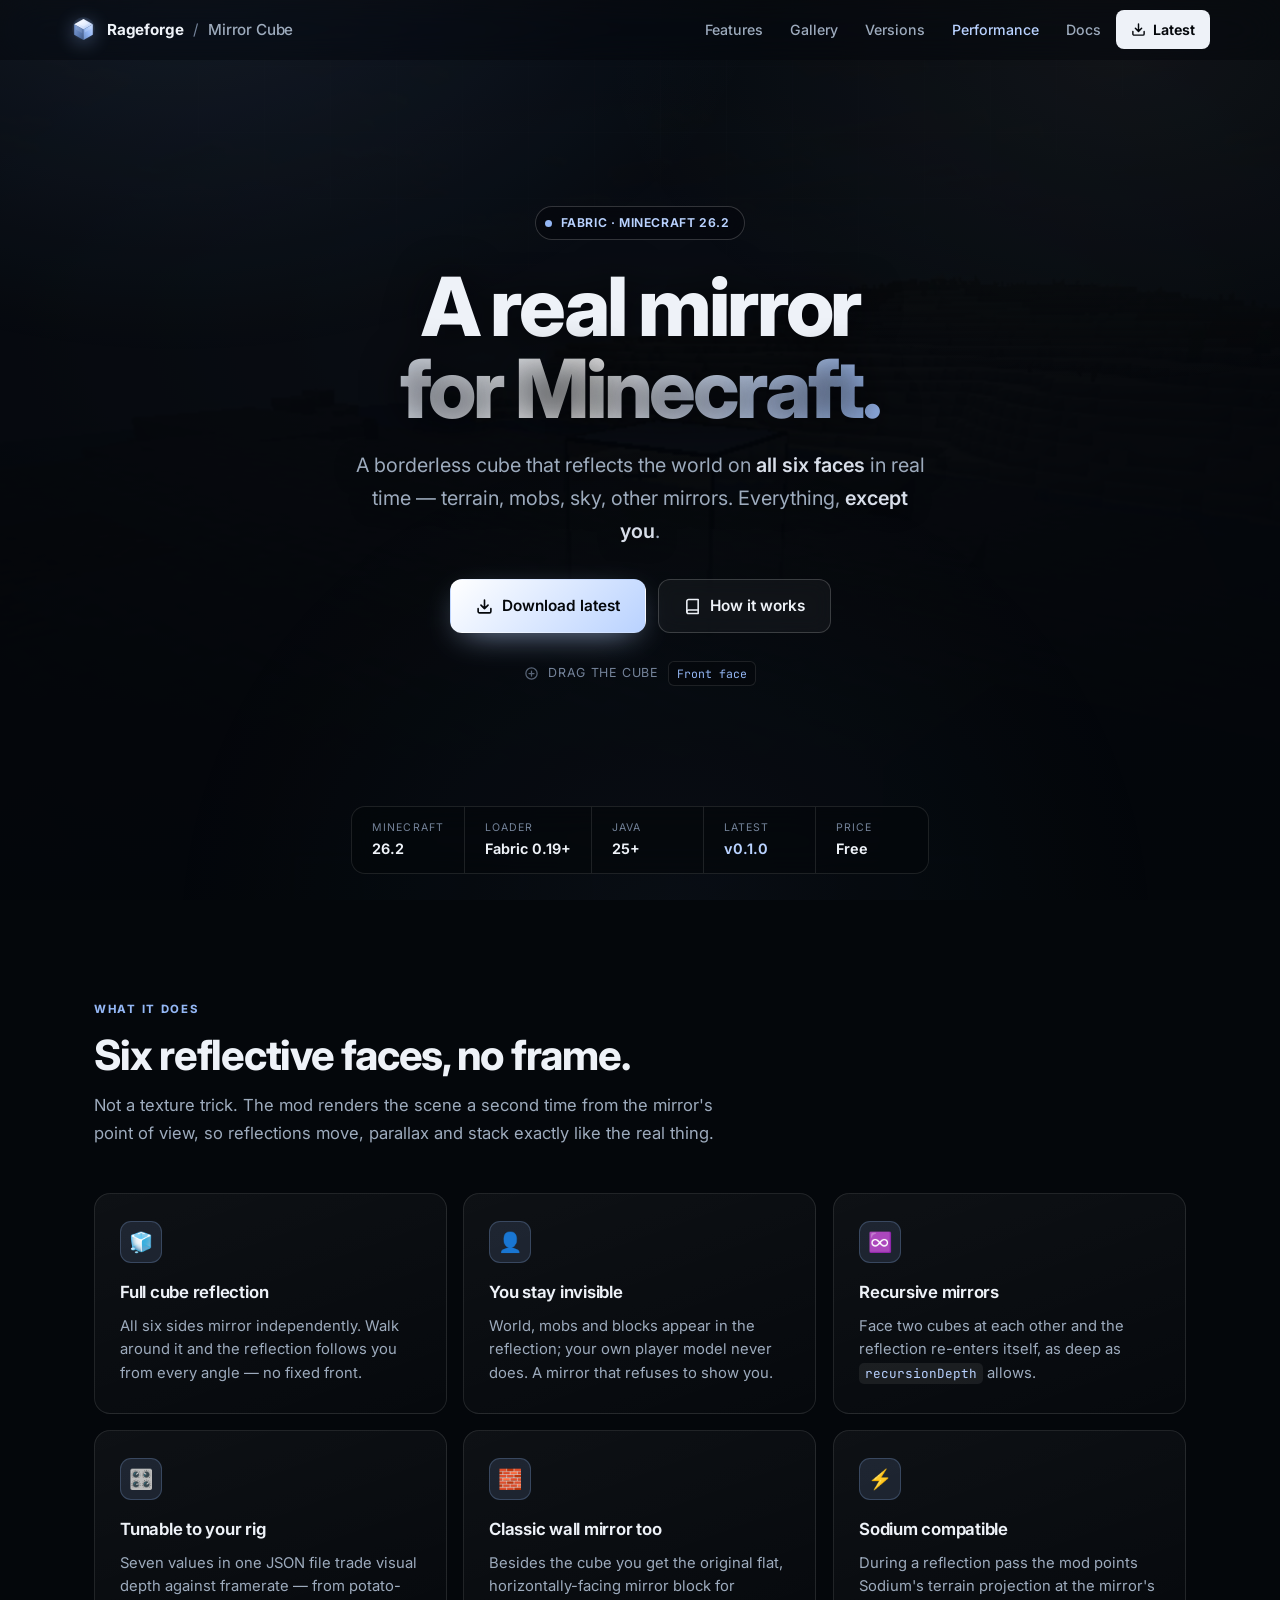
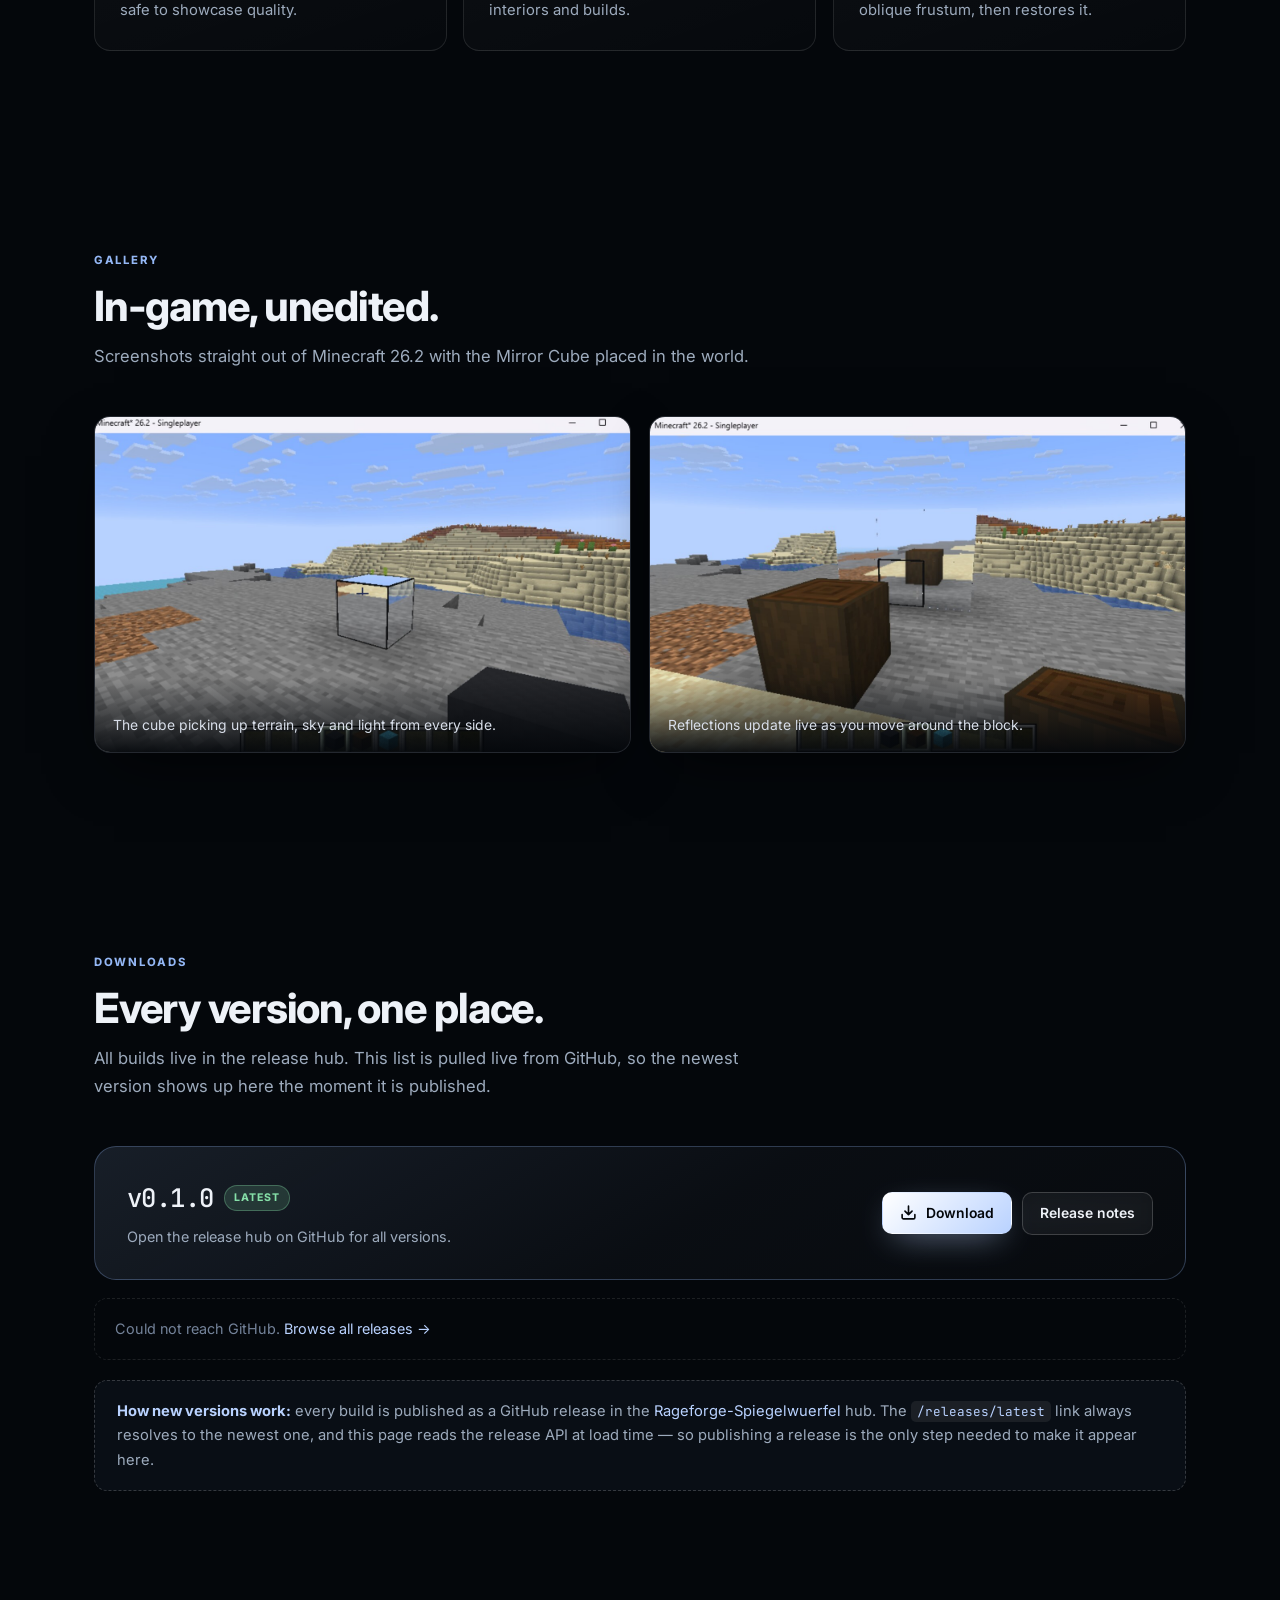
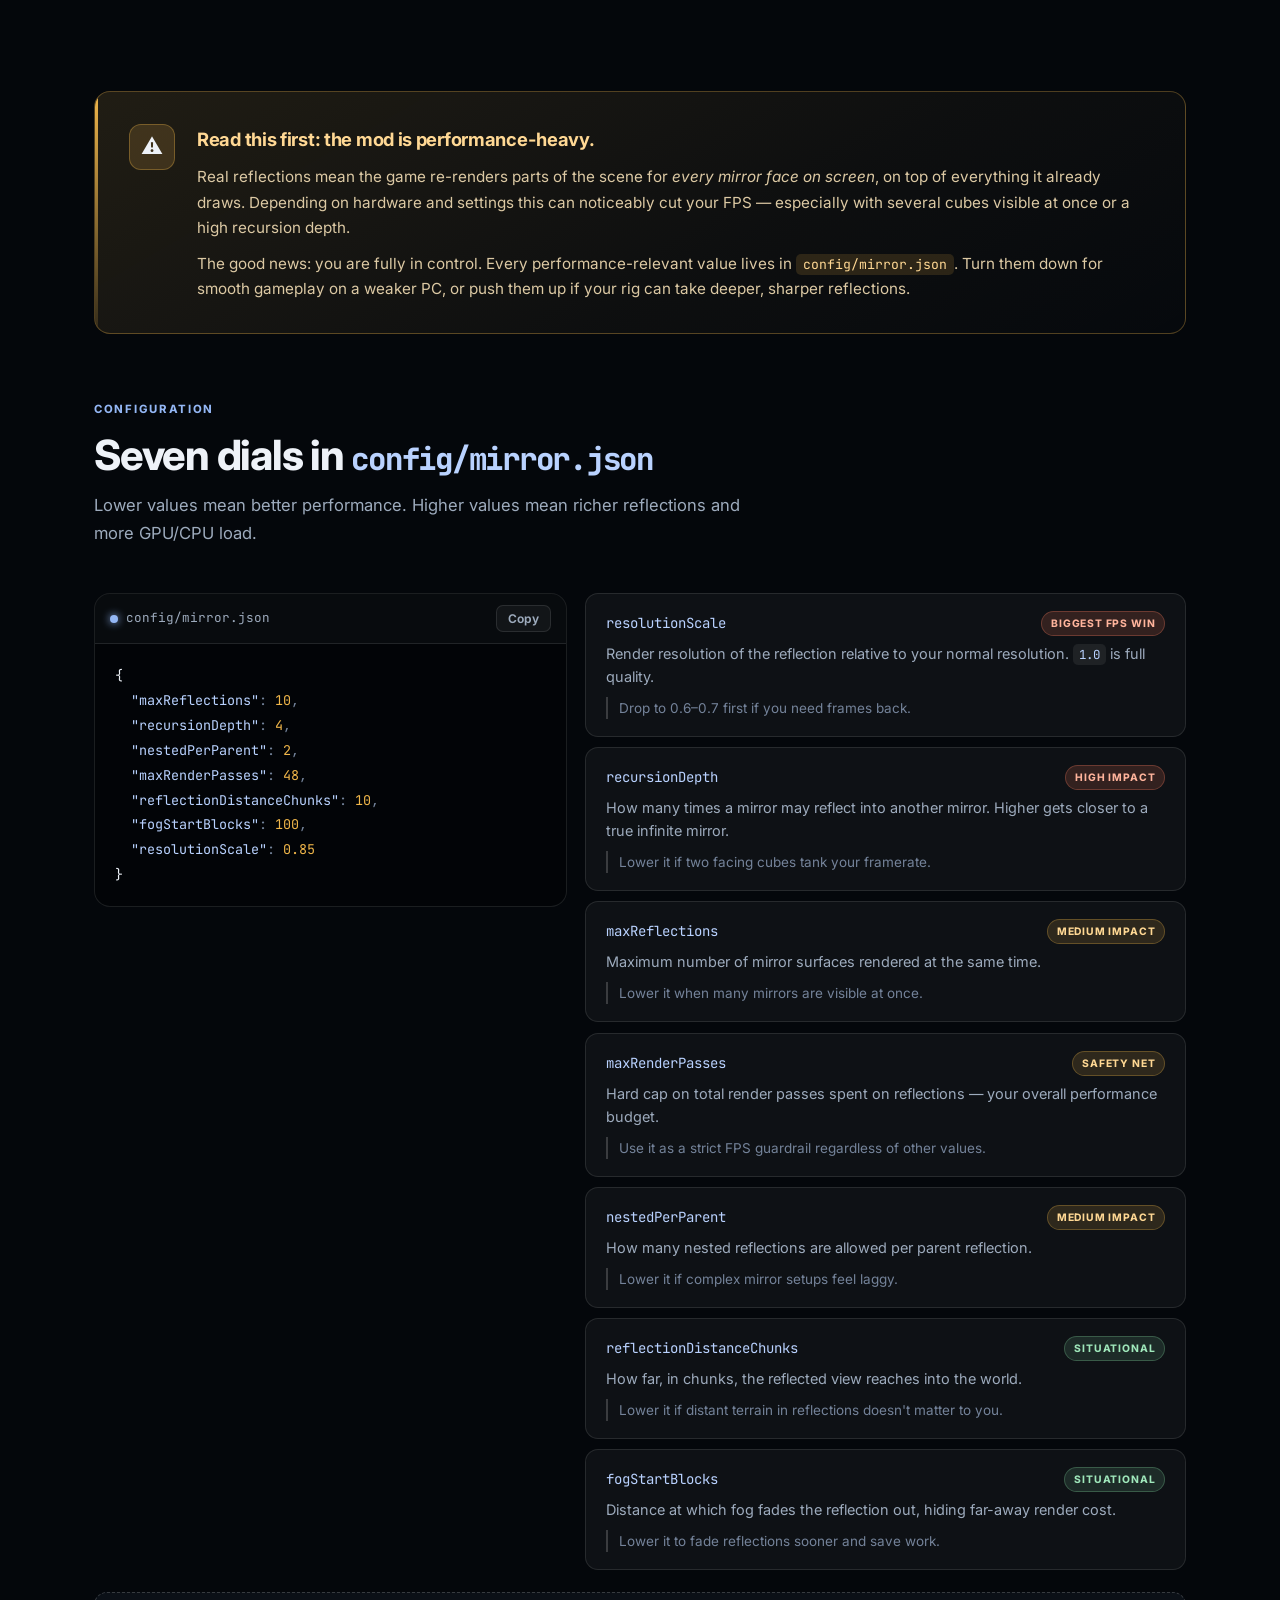
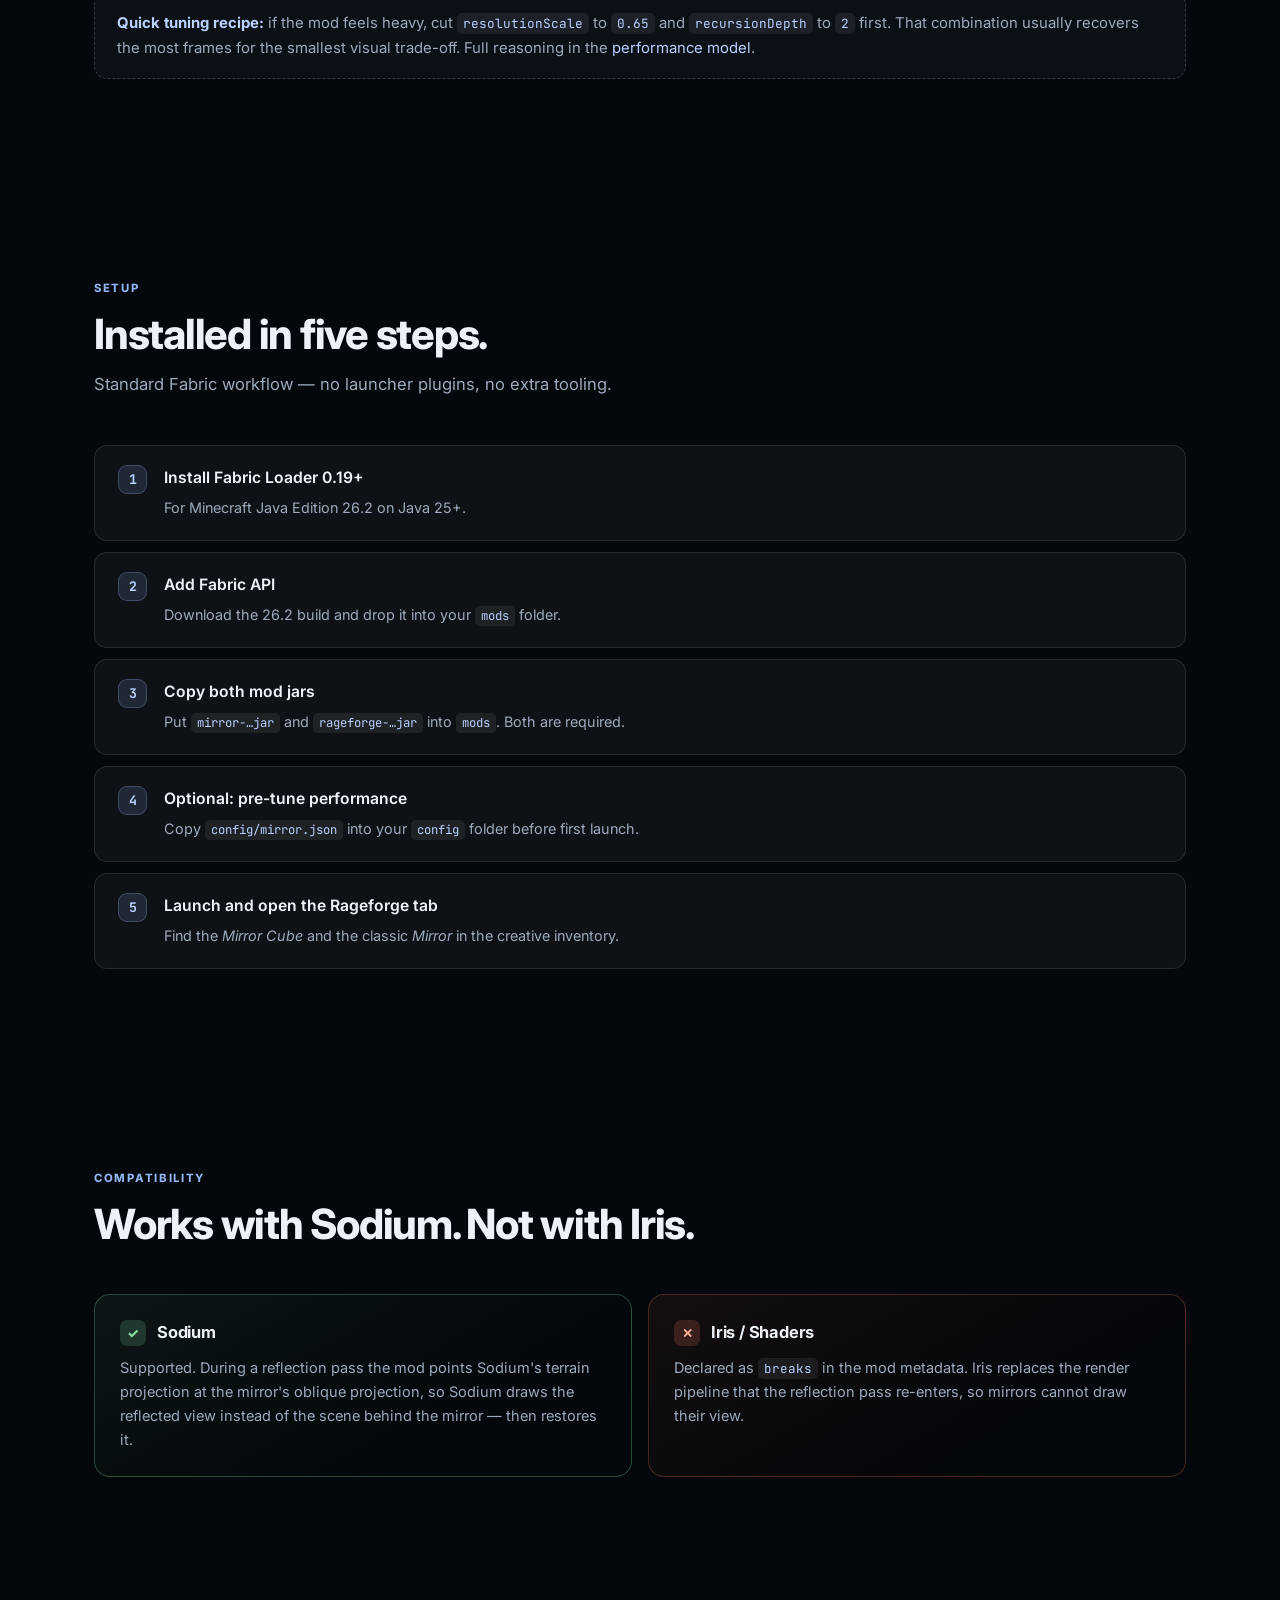
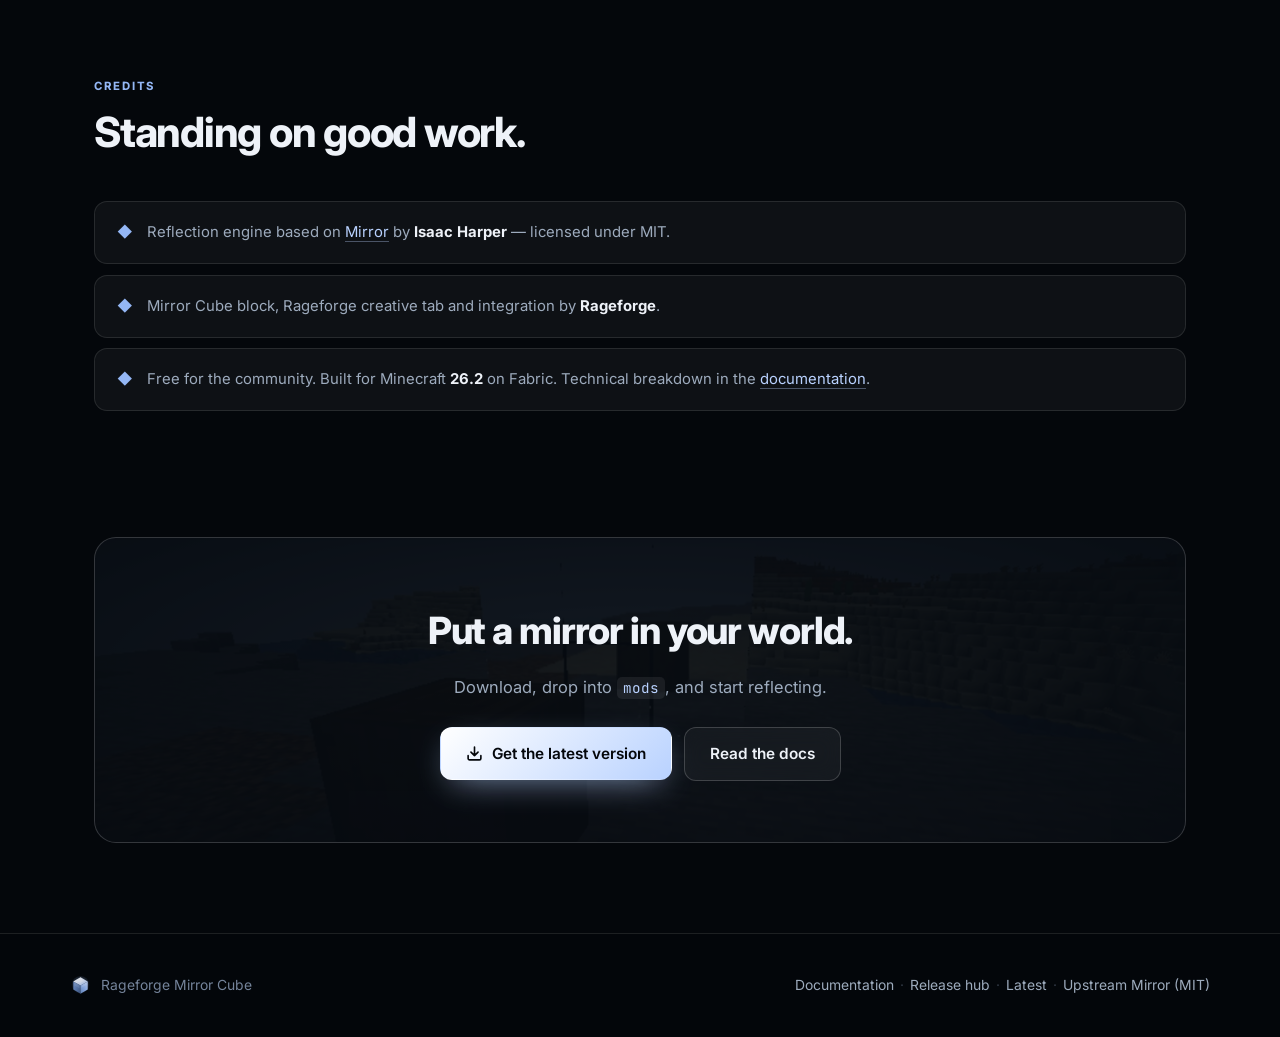
==== commit 6419b7a1: "Add Three.js 3D cube hero, borderless mirror logo, live version list and full technical docs with tr" ====
--- a/index.html
+++ b/index.html
@@ -4,378 +4,191 @@
 <meta charset="UTF-8">
 <meta name="viewport" content="width=device-width, initial-scale=1.0">
 <title>Rageforge Mirror Cube — A Real Mirror for Minecraft</title>
-<meta name="description" content="Rageforge Mirror Cube — a fully reflective six-sided mirror block for Minecraft 26.2 (Fabric). Reflects the whole world, except you.">
+<meta name="description" content="Rageforge Mirror Cube — a borderless, fully reflective six-sided mirror block for Minecraft 26.2 (Fabric). Real planar reflections. Everything except you.">
+<meta name="theme-color" content="#04070b">
 <meta property="og:title" content="Rageforge Mirror Cube — A Real Mirror for Minecraft">
-<meta property="og:description" content="A fully reflective six-sided mirror block for Minecraft 26.2 (Fabric). Reflects everything, except you.">
+<meta property="og:description" content="A borderless six-sided mirror block with true planar reflections for Minecraft 26.2 on Fabric.">
 <meta property="og:image" content="assets/screenshot-1.jpg">
 <meta property="og:type" content="website">
-<link rel="icon" type="image/png" href="assets/mirror-icon.png">
+<meta name="twitter:card" content="summary_large_image">
+<link rel="icon" type="image/svg+xml" href="assets/logo.svg">
+<link rel="icon" type="image/png" href="assets/favicon.png">
+<link rel="apple-touch-icon" href="assets/apple-touch-icon.png">
 <link rel="preconnect" href="https://fonts.googleapis.com">
 <link rel="preconnect" href="https://fonts.gstatic.com" crossorigin>
 <link href="https://fonts.googleapis.com/css2?family=Inter:wght@400;500;600;700;800&family=JetBrains+Mono:wght@400;500&display=swap" rel="stylesheet">
+<link rel="stylesheet" href="assets/site.css">
 <style>
-  :root {
-    --ink-900: #070a0f;
-    --ink-800: #0b1017;
-    --ink-700: #10161f;
-    --panel: rgba(255,255,255,0.045);
-    --panel-strong: rgba(255,255,255,0.07);
-    --line: rgba(255,255,255,0.10);
-    --line-strong: rgba(255,255,255,0.18);
-    --text: #eef2f8;
-    --muted: #9dabbd;
-    --muted-dim: #74839a;
-    --sky: #94b7f5;
-    --sky-bright: #b9d2ff;
-    --silver: #d8dee9;
-    --sand: #c0bcae;
-    --amber: #f0b64a;
-    --amber-soft: #ffd894;
-    --radius: 16px;
-    --radius-sm: 10px;
-    --shadow: 0 20px 60px -20px rgba(0,0,0,0.8);
-    --maxw: 1080px;
-  }
-
-  * { box-sizing: border-box; margin: 0; padding: 0; }
-
-  html { scroll-behavior: smooth; scroll-padding-top: 90px; }
-
-  body {
-    background: var(--ink-900);
-    color: var(--text);
-    font-family: 'Inter', -apple-system, BlinkMacSystemFont, 'Segoe UI', sans-serif;
-    font-size: 16.5px;
-    line-height: 1.65;
-    -webkit-font-smoothing: antialiased;
-    overflow-x: hidden;
-  }
-
-  a { color: inherit; text-decoration: none; }
-  img { display: block; max-width: 100%; }
-
-  ::selection { background: rgba(148,183,245,0.3); }
-
-  /* ============ ambient background ============ */
-  .ambient {
-    position: fixed;
+  /* ================= hero ================= */
+  .hero {
+    position: relative;
+    min-height: 100svh;
+    display: grid;
+    grid-template-rows: 1fr auto;
+    overflow: hidden;
+  }
+  .hero-photo {
+    position: absolute;
     inset: 0;
-    z-index: -1;
-    pointer-events: none;
-    background:
-      radial-gradient(900px 600px at 15% -5%, rgba(148,183,245,0.14), transparent 65%),
-      radial-gradient(800px 500px at 88% 8%, rgba(192,188,174,0.09), transparent 62%),
-      radial-gradient(700px 700px at 50% 100%, rgba(148,183,245,0.06), transparent 65%);
-  }
-  .ambient::after {
+    z-index: 0;
+    background: url('assets/screenshot-1.jpg') center 38% / cover no-repeat;
+    opacity: 0.17;
+    filter: saturate(1.1);
+    transform: scale(1.06);
+  }
+  .hero-photo::after {
     content: '';
     position: absolute;
     inset: 0;
-    opacity: 0.22;
-    background-image:
-      linear-gradient(rgba(255,255,255,0.045) 1px, transparent 1px),
-      linear-gradient(90deg, rgba(255,255,255,0.045) 1px, transparent 1px);
-    background-size: 64px 64px;
-    mask-image: radial-gradient(ellipse 80% 60% at 50% 0%, #000 30%, transparent 75%);
-    -webkit-mask-image: radial-gradient(ellipse 80% 60% at 50% 0%, #000 30%, transparent 75%);
-  }
-
-  /* ============ nav ============ */
-  nav {
-    position: fixed;
-    top: 0; left: 0; right: 0;
-    z-index: 100;
-    padding: 14px 24px;
-    display: flex;
-    align-items: center;
-    justify-content: space-between;
-    gap: 20px;
-    backdrop-filter: blur(18px) saturate(140%);
-    -webkit-backdrop-filter: blur(18px) saturate(140%);
-    background: rgba(7,10,15,0.55);
-    border-bottom: 1px solid transparent;
-    transition: border-color .3s, background .3s, padding .3s;
-  }
-  nav.scrolled {
-    border-bottom-color: var(--line);
-    background: rgba(7,10,15,0.85);
-    padding: 10px 24px;
-  }
-  .nav-inner {
+    background:
+      linear-gradient(to bottom, rgba(4,7,11,0.72) 0%, rgba(4,7,11,0.8) 50%, var(--ink-950) 100%),
+      radial-gradient(ellipse 62% 52% at 50% 44%, transparent 12%, rgba(4,7,11,0.72) 100%);
+  }
+
+  /* 3D stage */
+  .stage {
+    position: absolute;
+    inset: 0;
+    z-index: 1;
+    cursor: grab;
+    touch-action: pan-y;
+    transition: opacity 0.2s linear;
+  }
+  .stage.grabbing { cursor: grabbing; }
+  #cube-canvas {
     width: 100%;
-    max-width: var(--maxw);
-    margin: 0 auto;
-    display: flex;
-    align-items: center;
-    justify-content: space-between;
-    gap: 20px;
-  }
-  .brand {
-    display: flex;
-    align-items: center;
-    gap: 11px;
-    font-weight: 700;
-    letter-spacing: -0.01em;
-    font-size: 0.98rem;
-    white-space: nowrap;
-  }
-  .brand img {
-    width: 28px; height: 28px;
-    image-rendering: pixelated;
-    border-radius: 6px;
-    box-shadow: 0 0 0 1px var(--line), 0 4px 14px -4px rgba(148,183,245,0.5);
-  }
-  .nav-links {
-    display: flex;
-    gap: 4px;
-    align-items: center;
-  }
-  .nav-links a {
-    color: var(--muted);
-    font-size: 0.9rem;
-    font-weight: 500;
-    padding: 7px 13px;
-    border-radius: 8px;
-    transition: color .2s, background .2s;
-  }
-  .nav-links a:hover { color: var(--text); background: var(--panel); }
-  .nav-cta {
-    display: inline-flex;
-    align-items: center;
-    gap: 7px;
-    padding: 8px 16px !important;
-    background: var(--text) !important;
-    color: var(--ink-900) !important;
-    font-weight: 600 !important;
-    border-radius: 9px;
-    transition: transform .2s, box-shadow .2s !important;
-  }
-  .nav-cta:hover {
-    transform: translateY(-1px);
-    box-shadow: 0 8px 22px -8px rgba(238,242,248,0.6);
-  }
-  @media (max-width: 780px) {
-    .nav-links a:not(.nav-cta) { display: none; }
-  }
-
-  /* ============ hero ============ */
-  header.hero {
+    height: 100%;
+    opacity: 0;
+    transition: opacity 1.1s var(--ease);
+  }
+  #cube-canvas.ready { opacity: 1; }
+
+  .hero-copy {
     position: relative;
-    min-height: 100vh;
+    z-index: 2;
     display: flex;
     flex-direction: column;
     align-items: center;
     justify-content: center;
     text-align: center;
-    padding: 130px 24px 70px;
-    overflow: hidden;
-  }
-  .hero-bg {
-    position: absolute;
-    inset: 0;
-    z-index: 0;
-    background: url('assets/screenshot-1.jpg') center 35% / cover no-repeat;
-    opacity: 0.30;
-    transform: scale(1.08);
-    filter: saturate(1.15);
-  }
-  .hero-bg::after {
-    content: '';
-    position: absolute;
-    inset: 0;
-    background:
-      linear-gradient(to bottom, rgba(7,10,15,0.55) 0%, rgba(7,10,15,0.75) 45%, var(--ink-900) 100%),
-      radial-gradient(ellipse 65% 55% at 50% 45%, transparent 20%, rgba(7,10,15,0.7) 100%);
-  }
-  .hero-content {
-    position: relative;
-    z-index: 1;
-    max-width: 780px;
-    display: flex;
-    flex-direction: column;
-    align-items: center;
-  }
+    padding: calc(var(--nav-h) + 46px) 24px 20px;
+    pointer-events: none;
+  }
+  .hero-copy > * { pointer-events: auto; }
+
   .eyebrow {
     display: inline-flex;
     align-items: center;
     gap: 9px;
     padding: 6px 15px 6px 9px;
     border: 1px solid var(--line-strong);
-    background: var(--panel);
-    backdrop-filter: blur(10px);
-    -webkit-backdrop-filter: blur(10px);
+    background: rgba(4,7,11,0.55);
+    backdrop-filter: blur(12px);
+    -webkit-backdrop-filter: blur(12px);
     border-radius: 999px;
-    font-size: 0.78rem;
-    font-weight: 600;
-    letter-spacing: 0.04em;
+    font-size: 0.76rem;
+    font-weight: 650;
+    letter-spacing: 0.05em;
     text-transform: uppercase;
     color: var(--sky-bright);
-    margin-bottom: 30px;
+    margin-bottom: 26px;
   }
   .eyebrow .dot {
-    width: 7px; height: 7px;
-    border-radius: 50%;
+    width: 7px; height: 7px; border-radius: 50%;
     background: var(--sky);
-    box-shadow: 0 0 0 4px rgba(148,183,245,0.22);
     animation: pulse 2.4s ease-in-out infinite;
   }
   @keyframes pulse {
-    0%,100% { box-shadow: 0 0 0 3px rgba(148,183,245,0.28); }
-    50%     { box-shadow: 0 0 0 7px rgba(148,183,245,0.05); }
-  }
+    0%,100% { box-shadow: 0 0 0 3px rgba(148,183,245,0.3); }
+    50%     { box-shadow: 0 0 0 8px rgba(148,183,245,0.03); }
+  }
+
   .hero h1 {
-    font-size: clamp(2.6rem, 7.5vw, 5rem);
-    line-height: 1.02;
+    font-size: clamp(2.5rem, 7.2vw, 5.1rem);
+    line-height: 1.0;
     font-weight: 800;
-    letter-spacing: -0.035em;
-    margin-bottom: 22px;
-  }
-  .hero h1 .shine {
-    background: linear-gradient(100deg, var(--silver) 0%, #ffffff 20%, var(--sky) 48%, #ffffff 72%, var(--silver) 100%);
-    background-size: 220% auto;
-    -webkit-background-clip: text;
-    background-clip: text;
-    color: transparent;
-    animation: shine 7s linear infinite;
-  }
-  @keyframes shine {
-    to { background-position: 220% center; }
-  }
+    letter-spacing: -0.038em;
+    margin-bottom: 20px;
+    text-shadow: 0 4px 40px rgba(4,7,11,0.9);
+  }
+  .shine {
+    background: linear-gradient(100deg, var(--silver) 0%, #fff 18%, var(--sky) 46%, #fff 70%, var(--silver) 100%);
+    background-size: 230% auto;
+    -webkit-background-clip: text; background-clip: text; color: transparent;
+    animation: shine 8s linear infinite;
+  }
+  @keyframes shine { to { background-position: 230% center; } }
+
   .hero .lede {
-    font-size: clamp(1.05rem, 2.4vw, 1.3rem);
+    font-size: clamp(1.02rem, 2.2vw, 1.24rem);
     color: var(--muted);
-    max-width: 620px;
-    margin-bottom: 38px;
+    max-width: 580px;
+    margin-bottom: 32px;
+    text-shadow: 0 2px 22px rgba(4,7,11,0.9);
   }
   .hero .lede strong { color: var(--silver); font-weight: 600; }
 
-  .cta-row {
-    display: flex;
-    gap: 13px;
-    flex-wrap: wrap;
-    justify-content: center;
-    margin-bottom: 44px;
-  }
-  .btn {
+  .cta-row { display: flex; gap: 12px; flex-wrap: wrap; justify-content: center; }
+
+  .drag-hint {
+    margin-top: 28px;
     display: inline-flex;
     align-items: center;
     gap: 9px;
-    padding: 14px 27px;
-    border-radius: 12px;
-    font-weight: 600;
-    font-size: 0.98rem;
-    border: 1px solid transparent;
-    cursor: pointer;
-    transition: transform .22s cubic-bezier(.2,.8,.2,1), box-shadow .22s, background .22s, border-color .22s;
-  }
-  .btn svg { width: 17px; height: 17px; }
-  .btn-primary {
-    background: linear-gradient(135deg, #ffffff, var(--sky-bright));
-    color: var(--ink-900);
-    box-shadow: 0 10px 34px -12px rgba(185,210,255,0.75);
-  }
-  .btn-primary:hover {
-    transform: translateY(-2px);
-    box-shadow: 0 18px 44px -12px rgba(185,210,255,0.9);
-  }
-  .btn-ghost {
-    background: var(--panel);
-    border-color: var(--line-strong);
-    color: var(--text);
-    backdrop-filter: blur(10px);
-    -webkit-backdrop-filter: blur(10px);
-  }
-  .btn-ghost:hover {
-    transform: translateY(-2px);
-    background: var(--panel-strong);
-    border-color: rgba(148,183,245,0.5);
-  }
-
+    font-size: 0.78rem;
+    color: var(--muted-dim);
+    letter-spacing: 0.05em;
+    text-transform: uppercase;
+  }
+  .drag-hint svg { width: 15px; height: 15px; opacity: 0.75; }
+  #face-hint {
+    font-family: var(--mono);
+    font-size: 0.72rem;
+    color: var(--sky);
+    padding: 2px 8px;
+    border: 1px solid var(--line);
+    border-radius: 6px;
+    background: rgba(4,7,11,0.5);
+    text-transform: none;
+    letter-spacing: 0;
+  }
+
+  /* spec strip pinned to hero bottom */
+  .hero-foot {
+    position: relative;
+    z-index: 2;
+    padding: 0 24px 26px;
+    display: flex;
+    justify-content: center;
+  }
   .spec-strip {
     display: flex;
-    gap: 0;
     flex-wrap: wrap;
     justify-content: center;
     border: 1px solid var(--line);
-    background: rgba(7,10,15,0.5);
-    backdrop-filter: blur(14px);
-    -webkit-backdrop-filter: blur(14px);
+    background: rgba(4,7,11,0.62);
+    backdrop-filter: blur(16px);
+    -webkit-backdrop-filter: blur(16px);
     border-radius: 14px;
     overflow: hidden;
   }
   .spec-strip div {
-    padding: 13px 22px;
-    font-size: 0.83rem;
-    color: var(--muted);
+    padding: 12px 20px;
     border-right: 1px solid var(--line);
-    display: flex;
-    flex-direction: column;
-    gap: 2px;
-    min-width: 118px;
+    display: flex; flex-direction: column; gap: 1px;
+    min-width: 112px;
   }
   .spec-strip div:last-child { border-right: 0; }
   .spec-strip .k {
-    font-size: 0.68rem;
-    text-transform: uppercase;
-    letter-spacing: 0.09em;
-    color: var(--muted-dim);
-  }
-  .spec-strip .v { color: var(--text); font-weight: 600; font-size: 0.92rem; }
-
-  .scroll-hint {
-    position: absolute;
-    bottom: 26px; left: 50%;
-    transform: translateX(-50%);
-    z-index: 1;
-    color: var(--muted-dim);
-    font-size: 0.72rem;
-    letter-spacing: 0.12em;
-    text-transform: uppercase;
-    display: flex;
-    flex-direction: column;
-    align-items: center;
-    gap: 8px;
-    animation: bob 2.6s ease-in-out infinite;
-  }
-  .scroll-hint span.line {
-    width: 1px; height: 26px;
-    background: linear-gradient(to bottom, var(--muted-dim), transparent);
-  }
-  @keyframes bob {
-    0%,100% { transform: translate(-50%, 0); opacity: .75; }
-    50%     { transform: translate(-50%, 7px); opacity: 1; }
-  }
-
-  /* ============ layout ============ */
-  main { position: relative; z-index: 1; }
-  section {
-    max-width: var(--maxw);
-    margin: 0 auto;
-    padding: 96px 24px;
-  }
-  .section-head { margin-bottom: 44px; max-width: 640px; }
-  .section-head .tag {
-    font-size: 0.72rem;
-    font-weight: 700;
-    letter-spacing: 0.14em;
-    text-transform: uppercase;
-    color: var(--sky);
-    margin-bottom: 13px;
-    display: block;
-  }
-  .section-head h2 {
-    font-size: clamp(1.75rem, 4vw, 2.5rem);
-    font-weight: 750;
-    letter-spacing: -0.028em;
-    line-height: 1.14;
-    margin-bottom: 14px;
-  }
-  .section-head p { color: var(--muted); font-size: 1.04rem; }
-
-  /* ============ features ============ */
+    font-size: 0.66rem; text-transform: uppercase; letter-spacing: 0.1em; color: var(--muted-dim);
+  }
+  .spec-strip .v { color: var(--text); font-weight: 650; font-size: 0.9rem; }
+  .spec-strip .v.live { color: var(--sky-bright); }
+
+  /* ================= features ================= */
   .feature-grid {
     display: grid;
-    grid-template-columns: repeat(auto-fit, minmax(258px, 1fr));
+    grid-template-columns: repeat(auto-fit, minmax(262px, 1fr));
     gap: 16px;
   }
   .feature {
@@ -385,21 +198,15 @@
     border-radius: var(--radius);
     background: linear-gradient(160deg, var(--panel), rgba(255,255,255,0.012));
     overflow: hidden;
-    transition: transform .3s cubic-bezier(.2,.8,.2,1), border-color .3s, background .3s;
+    transition: transform 0.35s var(--ease), border-color 0.35s;
   }
   .feature::before {
     content: '';
-    position: absolute;
-    inset: 0;
-    background: radial-gradient(360px circle at var(--mx, 50%) var(--my, 0%), rgba(148,183,245,0.13), transparent 70%);
-    opacity: 0;
-    transition: opacity .35s;
-    pointer-events: none;
-  }
-  .feature:hover {
-    transform: translateY(-4px);
-    border-color: var(--line-strong);
-  }
+    position: absolute; inset: 0;
+    background: radial-gradient(340px circle at var(--mx,50%) var(--my,0%), rgba(148,183,245,0.14), transparent 70%);
+    opacity: 0; transition: opacity 0.35s; pointer-events: none;
+  }
+  .feature:hover { transform: translateY(-5px); border-color: var(--line-strong); }
   .feature:hover::before { opacity: 1; }
   .feature .ico {
     width: 42px; height: 42px;
@@ -407,564 +214,466 @@
     border-radius: 11px;
     background: rgba(148,183,245,0.13);
     border: 1px solid rgba(148,183,245,0.24);
-    font-size: 1.25rem;
-    margin-bottom: 17px;
-  }
-  .feature h3 {
-    font-size: 1.06rem;
-    font-weight: 650;
-    letter-spacing: -0.012em;
-    margin-bottom: 8px;
-  }
-  .feature p { color: var(--muted); font-size: 0.93rem; line-height: 1.6; }
-
-  /* ============ gallery ============ */
-  .gallery {
-    display: grid;
-    grid-template-columns: repeat(auto-fit, minmax(320px, 1fr));
-    gap: 18px;
-  }
+    font-size: 1.22rem;
+    margin-bottom: 16px;
+  }
+  .feature h3 { font-size: 1.05rem; font-weight: 650; letter-spacing: -0.014em; margin-bottom: 8px; }
+  .feature p { color: var(--muted); font-size: 0.925rem; line-height: 1.6; }
+
+  /* ================= gallery ================= */
+  .gallery { display: grid; grid-template-columns: repeat(auto-fit, minmax(320px,1fr)); gap: 18px; }
   .shot {
-    position: relative;
-    border-radius: var(--radius);
-    overflow: hidden;
-    border: 1px solid var(--line);
-    background: var(--ink-800);
-    cursor: zoom-in;
-    box-shadow: var(--shadow);
-    transition: transform .35s cubic-bezier(.2,.8,.2,1), border-color .35s;
+    position: relative; border-radius: var(--radius); overflow: hidden;
+    border: 1px solid var(--line); background: var(--ink-800);
+    cursor: zoom-in; box-shadow: var(--shadow);
+    transition: transform 0.4s var(--ease), border-color 0.4s;
   }
   .shot img {
-    width: 100%;
-    aspect-ratio: 16 / 10;
-    object-fit: cover;
-    transition: transform .55s cubic-bezier(.2,.8,.2,1), filter .35s;
-  }
-  .shot:hover { transform: translateY(-4px); border-color: rgba(148,183,245,0.45); }
-  .shot:hover img { transform: scale(1.045); }
+    width: 100%; aspect-ratio: 16/10; object-fit: cover;
+    transition: transform 0.6s var(--ease);
+  }
+  .shot:hover { transform: translateY(-5px); border-color: rgba(148,183,245,0.45); }
+  .shot:hover img { transform: scale(1.05); }
   .shot figcaption {
-    position: absolute;
-    left: 0; right: 0; bottom: 0;
-    padding: 34px 18px 15px;
-    font-size: 0.87rem;
-    color: var(--silver);
-    background: linear-gradient(to top, rgba(7,10,15,0.92), transparent);
-  }
-  .shot .zoom-badge {
-    position: absolute;
-    top: 12px; right: 12px;
-    width: 30px; height: 30px;
-    display: grid; place-items: center;
-    border-radius: 8px;
-    background: rgba(7,10,15,0.68);
+    position: absolute; left: 0; right: 0; bottom: 0;
+    padding: 36px 18px 15px; font-size: 0.87rem; color: var(--silver);
+    background: linear-gradient(to top, rgba(4,7,11,0.94), transparent);
+  }
+  .shot .zoom {
+    position: absolute; top: 12px; right: 12px;
+    width: 30px; height: 30px; display: grid; place-items: center;
+    border-radius: 8px; background: rgba(4,7,11,0.7);
     border: 1px solid var(--line-strong);
-    backdrop-filter: blur(8px);
-    -webkit-backdrop-filter: blur(8px);
-    font-size: 0.8rem;
-    opacity: 0;
-    transition: opacity .3s;
-  }
-  .shot:hover .zoom-badge { opacity: 1; }
-
-  /* lightbox */
+    backdrop-filter: blur(8px); -webkit-backdrop-filter: blur(8px);
+    font-size: 0.78rem; opacity: 0; transition: opacity 0.3s;
+  }
+  .shot:hover .zoom { opacity: 1; }
+
   .lightbox {
-    position: fixed;
-    inset: 0;
-    z-index: 200;
-    display: none;
-    place-items: center;
-    padding: 28px;
-    background: rgba(3,5,8,0.93);
-    backdrop-filter: blur(10px);
-    -webkit-backdrop-filter: blur(10px);
-    cursor: zoom-out;
-  }
-  .lightbox.open { display: grid; animation: fade .25s ease; }
+    position: fixed; inset: 0; z-index: 200; display: none; place-items: center;
+    padding: 28px; background: rgba(2,4,7,0.94);
+    backdrop-filter: blur(12px); -webkit-backdrop-filter: blur(12px); cursor: zoom-out;
+  }
+  .lightbox.open { display: grid; animation: fade 0.25s ease; }
   @keyframes fade { from { opacity: 0 } to { opacity: 1 } }
   .lightbox img {
-    max-width: min(1200px, 96vw);
-    max-height: 88vh;
-    border-radius: 12px;
-    border: 1px solid var(--line-strong);
-    box-shadow: 0 40px 100px -30px #000;
-  }
-  .lightbox .close {
-    position: absolute;
-    top: 20px; right: 24px;
-    font-size: 1.7rem;
-    color: var(--muted);
-    line-height: 1;
-    cursor: pointer;
-  }
-  .lightbox .close:hover { color: #fff; }
-
-  /* ============ warning ============ */
+    max-width: min(1240px, 96vw); max-height: 88vh;
+    border-radius: 12px; border: 1px solid var(--line-strong);
+    box-shadow: 0 40px 110px -30px #000;
+  }
+  .lightbox .x {
+    position: absolute; top: 20px; right: 26px;
+    font-size: 1.7rem; color: var(--muted); cursor: pointer; line-height: 1;
+  }
+  .lightbox .x:hover { color: #fff; }
+
+  /* ================= downloads ================= */
+  .dl-hero {
+    border: 1px solid rgba(148,183,245,0.28);
+    border-radius: var(--radius-lg);
+    background:
+      linear-gradient(150deg, rgba(148,183,245,0.11), rgba(148,183,245,0.02) 55%, transparent),
+      rgba(255,255,255,0.014);
+    padding: 30px 32px;
+    display: flex; align-items: center; justify-content: space-between;
+    gap: 26px; flex-wrap: wrap;
+    margin-bottom: 18px;
+  }
+  .dl-hero .meta { display: flex; flex-direction: column; gap: 6px; min-width: 240px; }
+  .dl-hero .row { display: flex; align-items: center; gap: 10px; flex-wrap: wrap; }
+  .dl-hero .ver {
+    font-family: var(--mono); font-size: 1.6rem; font-weight: 500;
+    color: var(--text); letter-spacing: -0.02em;
+  }
+  .pill {
+    font-size: 0.66rem; font-weight: 750; letter-spacing: 0.09em; text-transform: uppercase;
+    padding: 3px 9px; border-radius: 999px;
+  }
+  .pill.latest { background: rgba(134,224,168,0.16); color: var(--green); border: 1px solid rgba(134,224,168,0.32); }
+  .pill.pre    { background: rgba(240,182,74,0.14); color: var(--amber-soft); border: 1px solid rgba(240,182,74,0.3); }
+  .dl-hero .sub { color: var(--muted); font-size: 0.9rem; }
+  .dl-hero .acts { display: flex; gap: 10px; flex-wrap: wrap; }
+
+  .ver-list { display: grid; gap: 10px; }
+  .ver-row {
+    display: flex; align-items: center; justify-content: space-between;
+    gap: 16px; flex-wrap: wrap;
+    padding: 15px 20px;
+    border: 1px solid var(--line); border-radius: 13px;
+    background: var(--panel);
+    transition: border-color 0.3s, background 0.3s, transform 0.3s var(--ease);
+  }
+  .ver-row:hover { border-color: var(--line-strong); background: var(--panel-strong); transform: translateX(3px); }
+  .ver-row .l { display: flex; align-items: center; gap: 13px; flex-wrap: wrap; }
+  .ver-row .tag-v { font-family: var(--mono); font-size: 0.95rem; color: var(--sky-bright); }
+  .ver-row .date { color: var(--muted-dim); font-size: 0.84rem; }
+  .ver-row .r { display: flex; align-items: center; gap: 12px; }
+  .ver-row a.get { color: var(--muted); font-size: 0.86rem; font-weight: 600; transition: color 0.2s; }
+  .ver-row a.get:hover { color: var(--sky-bright); }
+  .ver-empty { color: var(--muted-dim); font-size: 0.9rem; padding: 18px 20px; border: 1px dashed var(--line); border-radius: 13px; }
+
+  .hub-note {
+    margin-top: 20px; padding: 18px 22px;
+    border: 1px dashed var(--line-strong); border-radius: 13px;
+    background: rgba(148,183,245,0.045);
+    color: var(--muted); font-size: 0.92rem;
+  }
+  .hub-note strong { color: var(--sky-bright); }
+
+  /* ================= warning ================= */
   .warn {
     position: relative;
     border: 1px solid rgba(240,182,74,0.3);
     border-radius: var(--radius);
-    background:
-      linear-gradient(150deg, rgba(240,182,74,0.11), rgba(240,182,74,0.03) 60%, transparent),
-      rgba(255,255,255,0.012);
+    background: linear-gradient(150deg, rgba(240,182,74,0.11), rgba(240,182,74,0.03) 60%, transparent), rgba(255,255,255,0.012);
     padding: 32px 34px;
-    display: flex;
-    gap: 22px;
-    align-items: flex-start;
-    overflow: hidden;
+    display: flex; gap: 22px; align-items: flex-start; overflow: hidden;
   }
   .warn::before {
-    content: '';
-    position: absolute;
-    left: 0; top: 0; bottom: 0;
-    width: 3px;
-    background: linear-gradient(to bottom, var(--amber), rgba(240,182,74,0.15));
+    content: ''; position: absolute; left: 0; top: 0; bottom: 0; width: 3px;
+    background: linear-gradient(to bottom, var(--amber), rgba(240,182,74,0.12));
   }
   .warn .bang {
-    flex-shrink: 0;
-    width: 46px; height: 46px;
-    display: grid; place-items: center;
-    border-radius: 12px;
-    background: rgba(240,182,74,0.16);
-    border: 1px solid rgba(240,182,74,0.32);
-    font-size: 1.4rem;
-  }
-  .warn h3 {
-    font-size: 1.16rem;
-    color: var(--amber-soft);
-    font-weight: 700;
-    letter-spacing: -0.015em;
-    margin-bottom: 10px;
-  }
-  .warn p { color: #dcc9a4; font-size: 0.96rem; margin-bottom: 11px; }
+    flex-shrink: 0; width: 46px; height: 46px;
+    display: grid; place-items: center; border-radius: 12px;
+    background: rgba(240,182,74,0.16); border: 1px solid rgba(240,182,74,0.32);
+    font-size: 1.35rem;
+  }
+  .warn h3 { font-size: 1.15rem; color: var(--amber-soft); font-weight: 700; letter-spacing: -0.016em; margin-bottom: 10px; }
+  .warn p { color: #dcc9a4; font-size: 0.955rem; margin-bottom: 11px; }
   .warn p:last-child { margin-bottom: 0; }
   .warn code {
-    font-family: 'JetBrains Mono', monospace;
-    font-size: 0.87em;
-    background: rgba(240,182,74,0.14);
-    color: var(--amber-soft);
-    padding: 2px 7px;
-    border-radius: 5px;
-  }
-  @media (max-width: 620px) {
-    .warn { flex-direction: column; gap: 16px; padding: 26px 22px; }
-  }
-
-  /* ============ steps ============ */
-  .steps { display: grid; gap: 12px; counter-reset: s; }
-  .step {
-    display: flex;
-    gap: 18px;
-    align-items: flex-start;
-    padding: 20px 24px;
-    border: 1px solid var(--line);
-    border-radius: 13px;
-    background: var(--panel);
-    transition: border-color .3s, transform .3s, background .3s;
-  }
-  .step:hover { border-color: var(--line-strong); background: var(--panel-strong); transform: translateX(3px); }
-  .step .n {
-    counter-increment: s;
-    flex-shrink: 0;
-    width: 30px; height: 30px;
-    display: grid; place-items: center;
-    border-radius: 9px;
-    background: rgba(148,183,245,0.14);
-    border: 1px solid rgba(148,183,245,0.26);
-    color: var(--sky-bright);
-    font-weight: 700;
-    font-size: 0.85rem;
-    font-family: 'JetBrains Mono', monospace;
-  }
-  .step .n::before { content: counter(s); }
-  .step .body { padding-top: 2px; }
-  .step .body strong { display: block; font-weight: 600; margin-bottom: 3px; font-size: 0.99rem; }
-  .step .body span { color: var(--muted); font-size: 0.91rem; }
-  .step code, .inline-code {
-    font-family: 'JetBrains Mono', monospace;
-    font-size: 0.86em;
-    background: rgba(255,255,255,0.07);
-    color: var(--sky-bright);
-    padding: 2px 6px;
-    border-radius: 5px;
-  }
-
-  /* ============ config ============ */
-  .cfg-wrap {
-    display: grid;
-    grid-template-columns: minmax(0, 0.9fr) minmax(0, 1.1fr);
-    gap: 18px;
-    align-items: start;
-  }
-  @media (max-width: 900px) { .cfg-wrap { grid-template-columns: 1fr; } }
+    font-family: var(--mono); font-size: 0.86em;
+    background: rgba(240,182,74,0.14); color: var(--amber-soft);
+    padding: 2px 7px; border-radius: 5px;
+  }
+  @media (max-width: 620px) { .warn { flex-direction: column; gap: 16px; padding: 26px 22px; } }
+
+  /* ================= config ================= */
+  .cfg-wrap { display: grid; grid-template-columns: minmax(0,0.88fr) minmax(0,1.12fr); gap: 18px; align-items: start; }
+  @media (max-width: 920px) { .cfg-wrap { grid-template-columns: 1fr; } }
 
   .code-card {
-    border: 1px solid var(--line);
-    border-radius: var(--radius);
-    background: rgba(3,5,8,0.72);
-    overflow: hidden;
-    position: sticky;
-    top: 92px;
-  }
-  @media (max-width: 900px) { .code-card { position: static; } }
+    border: 1px solid var(--line); border-radius: var(--radius);
+    background: rgba(2,4,7,0.75); overflow: hidden;
+    position: sticky; top: calc(var(--nav-h) + 20px);
+  }
+  @media (max-width: 920px) { .code-card { position: static; } }
   .code-head {
-    display: flex;
-    align-items: center;
-    justify-content: space-between;
-    gap: 12px;
-    padding: 11px 15px;
-    border-bottom: 1px solid var(--line);
-    background: rgba(255,255,255,0.025);
+    display: flex; align-items: center; justify-content: space-between; gap: 12px;
+    padding: 11px 15px; border-bottom: 1px solid var(--line);
+    background: rgba(255,255,255,0.026);
   }
   .code-head .file {
-    font-family: 'JetBrains Mono', monospace;
-    font-size: 0.8rem;
-    color: var(--muted);
+    font-family: var(--mono); font-size: 0.79rem; color: var(--muted);
     display: flex; align-items: center; gap: 8px;
   }
   .code-head .file::before {
-    content: '';
-    width: 8px; height: 8px; border-radius: 50%;
-    background: var(--sky);
-    box-shadow: 0 0 8px var(--sky);
+    content: ''; width: 8px; height: 8px; border-radius: 50%;
+    background: var(--sky); box-shadow: 0 0 8px var(--sky);
   }
   .copy-btn {
-    font-family: inherit;
-    font-size: 0.76rem;
-    font-weight: 600;
-    color: var(--muted);
-    background: var(--panel);
-    border: 1px solid var(--line);
-    border-radius: 7px;
-    padding: 5px 11px;
-    cursor: pointer;
-    transition: color .2s, border-color .2s, background .2s;
+    font-family: inherit; font-size: 0.75rem; font-weight: 650;
+    color: var(--muted); background: var(--panel);
+    border: 1px solid var(--line); border-radius: 7px;
+    padding: 5px 11px; cursor: pointer;
+    transition: color 0.2s, border-color 0.2s, background 0.2s;
   }
   .copy-btn:hover { color: var(--text); border-color: var(--line-strong); background: var(--panel-strong); }
-  .copy-btn.done { color: #86e0a8; border-color: rgba(134,224,168,0.4); }
-  pre {
-    padding: 19px 20px;
-    overflow-x: auto;
-    font-family: 'JetBrains Mono', monospace;
-    font-size: 0.845rem;
-    line-height: 1.85;
-  }
+  .copy-btn.done { color: var(--green); border-color: rgba(134,224,168,0.4); }
+  pre { padding: 19px 20px; overflow-x: auto; font-family: var(--mono); font-size: 0.84rem; line-height: 1.85; }
   pre .k { color: var(--sky-bright); }
-  pre .n { color: #f0b64a; }
+  pre .n { color: var(--amber); }
   pre .p { color: var(--muted-dim); }
 
   .cfg-list { display: grid; gap: 10px; }
   .cfg-item {
-    border: 1px solid var(--line);
-    border-radius: 13px;
-    background: var(--panel);
-    padding: 17px 20px;
-    transition: border-color .3s, background .3s;
+    border: 1px solid var(--line); border-radius: 13px;
+    background: var(--panel); padding: 17px 20px;
+    transition: border-color 0.3s, background 0.3s;
   }
   .cfg-item:hover { border-color: var(--line-strong); background: var(--panel-strong); }
   .cfg-item .top {
-    display: flex;
-    align-items: center;
-    justify-content: space-between;
-    gap: 12px;
-    flex-wrap: wrap;
-    margin-bottom: 7px;
-  }
-  .cfg-item .key {
-    font-family: 'JetBrains Mono', monospace;
-    font-size: 0.88rem;
-    font-weight: 500;
-    color: var(--sky-bright);
-  }
-  .cfg-item .impact {
-    font-size: 0.66rem;
-    font-weight: 700;
-    letter-spacing: 0.08em;
-    text-transform: uppercase;
-    padding: 3px 9px;
-    border-radius: 999px;
-    white-space: nowrap;
+    display: flex; align-items: center; justify-content: space-between;
+    gap: 12px; flex-wrap: wrap; margin-bottom: 7px;
+  }
+  .cfg-item .key { font-family: var(--mono); font-size: 0.875rem; color: var(--sky-bright); }
+  .impact {
+    font-size: 0.645rem; font-weight: 750; letter-spacing: 0.08em; text-transform: uppercase;
+    padding: 3px 9px; border-radius: 999px; white-space: nowrap;
   }
   .impact.high { background: rgba(240,120,90,0.16); color: #ffb49c; border: 1px solid rgba(240,120,90,0.3); }
   .impact.mid  { background: rgba(240,182,74,0.14); color: var(--amber-soft); border: 1px solid rgba(240,182,74,0.28); }
   .impact.low  { background: rgba(134,224,168,0.13); color: #9fe7bb; border: 1px solid rgba(134,224,168,0.26); }
-  .cfg-item p { color: var(--muted); font-size: 0.91rem; line-height: 1.58; }
+  .cfg-item p { color: var(--muted); font-size: 0.905rem; line-height: 1.58; }
   .cfg-item .hint {
-    margin-top: 8px;
-    font-size: 0.85rem;
-    color: var(--muted-dim);
-    padding-left: 11px;
-    border-left: 2px solid var(--line-strong);
-  }
-
+    margin-top: 8px; font-size: 0.845rem; color: var(--muted-dim);
+    padding-left: 11px; border-left: 2px solid var(--line-strong);
+  }
   .tip {
-    margin-top: 22px;
-    padding: 18px 22px;
-    border: 1px dashed var(--line-strong);
-    border-radius: 13px;
-    background: rgba(148,183,245,0.05);
-    color: var(--muted);
-    font-size: 0.94rem;
+    margin-top: 22px; padding: 18px 22px;
+    border: 1px dashed var(--line-strong); border-radius: 13px;
+    background: rgba(148,183,245,0.05); color: var(--muted); font-size: 0.93rem;
   }
   .tip strong { color: var(--sky-bright); }
 
-  /* ============ compat ============ */
-  .compat { display: grid; grid-template-columns: repeat(auto-fit, minmax(280px, 1fr)); gap: 16px; }
-  .compat-card {
-    padding: 24px 25px;
-    border-radius: var(--radius);
-    border: 1px solid var(--line);
+  /* ================= steps ================= */
+  .steps { display: grid; gap: 11px; counter-reset: s; }
+  .step {
+    display: flex; gap: 17px; align-items: flex-start;
+    padding: 19px 23px; border: 1px solid var(--line); border-radius: 13px;
     background: var(--panel);
-  }
-  .compat-card.yes { border-color: rgba(134,224,168,0.28); background: linear-gradient(150deg, rgba(134,224,168,0.07), transparent 70%); }
-  .compat-card.no  { border-color: rgba(240,120,90,0.28);  background: linear-gradient(150deg, rgba(240,120,90,0.07), transparent 70%); }
-  .compat-card .hdr {
-    display: flex; align-items: center; gap: 11px;
-    font-weight: 700; font-size: 1.04rem;
-    margin-bottom: 10px;
-    letter-spacing: -0.01em;
-  }
-  .compat-card .mark {
-    width: 26px; height: 26px;
-    display: grid; place-items: center;
-    border-radius: 7px;
-    font-size: 0.85rem;
-    font-weight: 800;
-  }
-  .compat-card.yes .mark { background: rgba(134,224,168,0.18); color: #9fe7bb; }
-  .compat-card.no  .mark { background: rgba(240,120,90,0.18);  color: #ffb49c; }
-  .compat-card p { color: var(--muted); font-size: 0.92rem; }
-
-  /* ============ credits + footer ============ */
-  .credits {
-    display: grid;
-    gap: 12px;
-  }
+    transition: border-color 0.3s, transform 0.3s var(--ease), background 0.3s;
+  }
+  .step:hover { border-color: var(--line-strong); background: var(--panel-strong); transform: translateX(3px); }
+  .step .n {
+    counter-increment: s; flex-shrink: 0;
+    width: 29px; height: 29px; display: grid; place-items: center;
+    border-radius: 9px; background: rgba(148,183,245,0.14);
+    border: 1px solid rgba(148,183,245,0.26);
+    color: var(--sky-bright); font-weight: 700; font-size: 0.83rem; font-family: var(--mono);
+  }
+  .step .n::before { content: counter(s); }
+  .step .body strong { display: block; font-weight: 620; margin-bottom: 3px; font-size: 0.98rem; }
+  .step .body span { color: var(--muted); font-size: 0.9rem; }
+  .step code {
+    font-family: var(--mono); font-size: 0.85em;
+    background: rgba(255,255,255,0.07); color: var(--sky-bright);
+    padding: 2px 6px; border-radius: 5px;
+  }
+
+  /* ================= compat ================= */
+  .compat { display: grid; grid-template-columns: repeat(auto-fit, minmax(285px,1fr)); gap: 16px; }
+  .cc { padding: 24px 25px; border-radius: var(--radius); border: 1px solid var(--line); background: var(--panel); }
+  .cc.yes { border-color: rgba(134,224,168,0.28); background: linear-gradient(150deg, rgba(134,224,168,0.07), transparent 70%); }
+  .cc.no  { border-color: rgba(240,120,90,0.28);  background: linear-gradient(150deg, rgba(240,120,90,0.07), transparent 70%); }
+  .cc .hdr { display: flex; align-items: center; gap: 11px; font-weight: 700; font-size: 1.03rem; margin-bottom: 10px; letter-spacing: -0.012em; }
+  .cc .mark { width: 26px; height: 26px; display: grid; place-items: center; border-radius: 7px; font-size: 0.84rem; font-weight: 800; }
+  .cc.yes .mark { background: rgba(134,224,168,0.18); color: var(--green); }
+  .cc.no .mark  { background: rgba(240,120,90,0.18);  color: #ffb49c; }
+  .cc p { color: var(--muted); font-size: 0.91rem; }
+
+  /* ================= cta band ================= */
+  .cta-band { max-width: var(--maxw); margin: 26px auto 0; padding: 0 24px; }
+  .cta-band-inner {
+    position: relative; text-align: center; padding: 62px 30px;
+    border: 1px solid var(--line-strong); border-radius: var(--radius-lg);
+    overflow: hidden; background: rgba(11,16,23,0.62);
+  }
+  .cta-band-inner .bg {
+    position: absolute; inset: 0;
+    background: url('assets/screenshot-2.jpg') center / cover no-repeat;
+    opacity: 0.19;
+  }
+  .cta-band-inner .bg::after {
+    content: ''; position: absolute; inset: 0;
+    background: radial-gradient(ellipse 72% 82% at 50% 50%, rgba(4,7,11,0.58), rgba(4,7,11,0.94));
+  }
+  .cta-band-inner .fg { position: relative; z-index: 1; }
+  .cta-band-inner h2 { font-size: clamp(1.6rem,4vw,2.35rem); font-weight: 780; letter-spacing: -0.03em; margin-bottom: 12px; }
+  .cta-band-inner p { color: var(--muted); margin-bottom: 26px; }
+
+  /* credits */
+  .credits { display: grid; gap: 11px; }
   .credit {
-    display: flex;
-    gap: 14px;
-    align-items: flex-start;
-    padding: 18px 22px;
-    border: 1px solid var(--line);
-    border-radius: 13px;
-    background: var(--panel);
-    font-size: 0.94rem;
-    color: var(--muted);
-  }
-  .credit .glyph { color: var(--sky); flex-shrink: 0; }
+    display: flex; gap: 14px; align-items: flex-start;
+    padding: 18px 22px; border: 1px solid var(--line); border-radius: 13px;
+    background: var(--panel); font-size: 0.93rem; color: var(--muted);
+  }
+  .credit .g { color: var(--sky); flex-shrink: 0; }
   .credit a { color: var(--sky-bright); border-bottom: 1px solid rgba(185,210,255,0.35); }
   .credit a:hover { border-bottom-color: var(--sky-bright); }
   .credit strong { color: var(--text); }
-
-  .cta-band {
-    max-width: var(--maxw);
-    margin: 30px auto 0;
-    padding: 0 24px;
-  }
-  .cta-band-inner {
-    position: relative;
-    text-align: center;
-    padding: 60px 30px;
-    border: 1px solid var(--line-strong);
-    border-radius: 22px;
-    overflow: hidden;
-    background: rgba(11,16,23,0.6);
-  }
-  .cta-band-inner .bg {
-    position: absolute; inset: 0;
-    background: url('assets/screenshot-2.jpg') center / cover no-repeat;
-    opacity: 0.20;
-    filter: saturate(1.1);
-  }
-  .cta-band-inner .bg::after {
-    content: ''; position: absolute; inset: 0;
-    background: radial-gradient(ellipse 70% 80% at 50% 50%, rgba(7,10,15,0.6), rgba(7,10,15,0.92));
-  }
-  .cta-band-inner .fg { position: relative; z-index: 1; }
-  .cta-band-inner h2 {
-    font-size: clamp(1.6rem, 4vw, 2.3rem);
-    font-weight: 780;
-    letter-spacing: -0.028em;
-    margin-bottom: 12px;
-  }
-  .cta-band-inner p { color: var(--muted); margin-bottom: 28px; }
-
-  footer {
-    border-top: 1px solid var(--line);
-    margin-top: 90px;
-    padding: 34px 24px;
-  }
-  .foot-inner {
-    max-width: var(--maxw);
-    margin: 0 auto;
-    display: flex;
-    align-items: center;
-    justify-content: space-between;
-    gap: 16px;
-    flex-wrap: wrap;
-    color: var(--muted-dim);
-    font-size: 0.87rem;
-  }
-  .foot-inner a { color: var(--muted); }
-  .foot-inner a:hover { color: var(--text); }
-  .foot-brand { display: flex; align-items: center; gap: 10px; }
-  .foot-brand img { width: 20px; height: 20px; image-rendering: pixelated; opacity: .85; }
-
-  /* ============ reveal ============ */
-  .reveal {
-    opacity: 0;
-    transform: translateY(22px);
-    transition: opacity .7s cubic-bezier(.2,.8,.2,1), transform .7s cubic-bezier(.2,.8,.2,1);
-  }
-  .reveal.in { opacity: 1; transform: none; }
-
-  @media (prefers-reduced-motion: reduce) {
-    * { animation: none !important; transition: none !important; }
-    .reveal { opacity: 1; transform: none; }
-    html { scroll-behavior: auto; }
-  }
 </style>
 </head>
 <body>
 
 <div class="ambient"></div>
-
-<nav id="nav">
+<div class="progress" id="progress"></div>
+
+<nav class="site-nav" id="nav">
   <div class="nav-inner">
     <a href="#top" class="brand">
-      <img src="assets/mirror-icon.png" alt="">
-      Rageforge <span style="color:var(--muted-dim);font-weight:500">/</span> Mirror Cube
+      <img src="assets/logo.svg" alt="">
+      Rageforge <span class="sep">/</span> <span class="sub">Mirror Cube</span>
     </a>
     <div class="nav-links">
       <a href="#features">Features</a>
       <a href="#gallery">Gallery</a>
-      <a href="#install">Install</a>
+      <a href="#downloads">Versions</a>
       <a href="#performance">Performance</a>
-      <a class="nav-cta" href="https://github.com/TheRealDevCH/Repotome_Rageforge_initials/releases">
-        <svg viewBox="0 0 24 24" fill="currentColor"><path d="M12 2A10 10 0 002 12c0 4.42 2.87 8.17 6.84 9.5.5.09.66-.21.66-.47v-1.7c-2.78.6-3.37-1.34-3.37-1.34-.45-1.16-1.11-1.47-1.11-1.47-.91-.62.07-.6.07-.6 1 .07 1.53 1.03 1.53 1.03.87 1.52 2.34 1.08 2.91.83.09-.65.35-1.09.63-1.34-2.22-.25-4.56-1.11-4.56-4.95 0-1.09.39-1.98 1.03-2.68-.1-.25-.45-1.27.1-2.65 0 0 .84-.27 2.75 1.02a9.6 9.6 0 015 0c1.91-1.29 2.75-1.02 2.75-1.02.55 1.38.2 2.4.1 2.65.64.7 1.03 1.59 1.03 2.68 0 3.85-2.34 4.7-4.57 4.95.36.31.68.92.68 1.85v2.74c0 .27.16.57.67.47A10 10 0 0022 12A10 10 0 0012 2z"/></svg>
-        Download
+      <a href="docs.html">Docs</a>
+      <a class="nav-cta" href="https://github.com/TheRealDevCH/Rageforge-Spiegelwuerfel/releases/latest">
+        <svg viewBox="0 0 24 24" fill="none" stroke="currentColor" stroke-width="2.3" stroke-linecap="round" stroke-linejoin="round"><path d="M21 15v4a2 2 0 01-2 2H5a2 2 0 01-2-2v-4M7 10l5 5 5-5M12 15V3"/></svg>
+        Latest
       </a>
     </div>
   </div>
 </nav>
 
 <header class="hero" id="top">
-  <div class="hero-bg"></div>
-  <div class="hero-content">
+  <div class="hero-photo"></div>
+  <div class="stage" id="stage"><canvas id="cube-canvas"></canvas></div>
+
+  <div class="hero-copy">
     <span class="eyebrow"><span class="dot"></span>Fabric · Minecraft 26.2</span>
     <h1>A real mirror<br><span class="shine">for Minecraft.</span></h1>
     <p class="lede">
-      The Rageforge Mirror Cube reflects the world on <strong>all six faces</strong> in real time —
+      A borderless cube that reflects the world on <strong>all six faces</strong> in real time —
       terrain, mobs, sky, other mirrors. Everything, <strong>except you</strong>.
     </p>
     <div class="cta-row">
-      <a class="btn btn-primary" href="https://github.com/TheRealDevCH/Repotome_Rageforge_initials/releases">
-        <svg viewBox="0 0 24 24" fill="none" stroke="currentColor" stroke-width="2.2" stroke-linecap="round" stroke-linejoin="round"><path d="M21 15v4a2 2 0 01-2 2H5a2 2 0 01-2-2v-4M7 10l5 5 5-5M12 15V3"/></svg>
-        Download v0.1.0
+      <a class="btn btn-primary" href="https://github.com/TheRealDevCH/Rageforge-Spiegelwuerfel/releases/latest">
+        <svg viewBox="0 0 24 24" fill="none" stroke="currentColor" stroke-width="2.3" stroke-linecap="round" stroke-linejoin="round"><path d="M21 15v4a2 2 0 01-2 2H5a2 2 0 01-2-2v-4M7 10l5 5 5-5M12 15V3"/></svg>
+        Download latest
       </a>
-      <a class="btn btn-ghost" href="#gallery">
-        <svg viewBox="0 0 24 24" fill="none" stroke="currentColor" stroke-width="2.2" stroke-linecap="round" stroke-linejoin="round"><rect x="3" y="3" width="18" height="18" rx="2"/><circle cx="8.5" cy="8.5" r="1.6"/><path d="M21 15l-5-5L5 21"/></svg>
-        See it in action
+      <a class="btn btn-ghost" href="docs.html">
+        <svg viewBox="0 0 24 24" fill="none" stroke="currentColor" stroke-width="2.2" stroke-linecap="round" stroke-linejoin="round"><path d="M4 19.5A2.5 2.5 0 016.5 17H20"/><path d="M6.5 2H20v20H6.5A2.5 2.5 0 014 19.5v-15A2.5 2.5 0 016.5 2z"/></svg>
+        How it works
       </a>
     </div>
+    <div class="drag-hint">
+      <svg viewBox="0 0 24 24" fill="none" stroke="currentColor" stroke-width="2" stroke-linecap="round"><path d="M8 12h8M12 8v8"/><circle cx="12" cy="12" r="9"/></svg>
+      Drag the cube
+      <span id="face-hint">Front face</span>
+    </div>
+  </div>
+
+  <div class="hero-foot">
     <div class="spec-strip">
       <div><span class="k">Minecraft</span><span class="v">26.2</span></div>
       <div><span class="k">Loader</span><span class="v">Fabric 0.19+</span></div>
-      <div><span class="k">Requires</span><span class="v">Fabric API</span></div>
-      <div><span class="k">License</span><span class="v">MIT-based</span></div>
+      <div><span class="k">Java</span><span class="v">25+</span></div>
+      <div><span class="k">Latest</span><span class="v live" id="spec-latest">…</span></div>
       <div><span class="k">Price</span><span class="v">Free</span></div>
     </div>
   </div>
-  <div class="scroll-hint"><span>Scroll</span><span class="line"></span></div>
 </header>
 
 <main>
 
-  <section id="features">
+  <section class="block" id="features">
     <div class="section-head reveal">
       <span class="tag">What it does</span>
-      <h2>Six reflective faces, one block.</h2>
-      <p>Not a texture trick. The mod renders the scene again from the mirror's point of view, so reflections move, breathe and stack exactly like the real thing.</p>
+      <h2>Six reflective faces, no frame.</h2>
+      <p>Not a texture trick. The mod renders the scene a second time from the mirror's point of view, so reflections move, parallax and stack exactly like the real thing.</p>
     </div>
     <div class="feature-grid">
       <div class="feature reveal">
         <div class="ico">🧊</div>
         <h3>Full cube reflection</h3>
-        <p>Every one of the six sides mirrors independently. Walk around it and the reflection follows you from every angle.</p>
+        <p>All six sides mirror independently. Walk around it and the reflection follows you from every angle — no fixed front.</p>
       </div>
       <div class="feature reveal">
         <div class="ico">👤</div>
         <h3>You stay invisible</h3>
-        <p>The world, mobs and blocks show up in the reflection — your own player model never does. A mirror that refuses to show you.</p>
+        <p>World, mobs and blocks appear in the reflection; your own player model never does. A mirror that refuses to show you.</p>
       </div>
       <div class="feature reveal">
         <div class="ico">♾️</div>
-        <h3>Infinite mirror effect</h3>
-        <p>Face two cubes at each other and the reflection recurses into itself, as deep as your <span class="inline-code">recursionDepth</span> allows.</p>
+        <h3>Recursive mirrors</h3>
+        <p>Face two cubes at each other and the reflection re-enters itself, as deep as <span class="inline-code">recursionDepth</span> allows.</p>
       </div>
       <div class="feature reveal">
         <div class="ico">🎛️</div>
         <h3>Tunable to your rig</h3>
-        <p>Seven values in one JSON file let you trade visual depth for framerate — from potato-safe to showcase quality.</p>
+        <p>Seven values in one JSON file trade visual depth against framerate — from potato-safe to showcase quality.</p>
       </div>
       <div class="feature reveal">
         <div class="ico">🧱</div>
         <h3>Classic wall mirror too</h3>
-        <p>Besides the cube you also get the original flat, wall-mounted mirror block for interiors and builds.</p>
+        <p>Besides the cube you get the original flat, horizontally-facing mirror block for interiors and builds.</p>
       </div>
       <div class="feature reveal">
         <div class="ico">⚡</div>
         <h3>Sodium compatible</h3>
-        <p>The reflection pass hooks into Sodium's terrain renderer and restores it cleanly afterwards.</p>
+        <p>During a reflection pass the mod points Sodium's terrain projection at the mirror's oblique frustum, then restores it.</p>
       </div>
     </div>
   </section>
 
-  <section id="gallery">
+  <section class="block" id="gallery">
     <div class="section-head reveal">
       <span class="tag">Gallery</span>
       <h2>In-game, unedited.</h2>
-      <p>Screenshots straight from Minecraft 26.2 with the Mirror Cube placed in the world.</p>
+      <p>Screenshots straight out of Minecraft 26.2 with the Mirror Cube placed in the world.</p>
     </div>
     <div class="gallery">
-      <figure class="shot reveal" data-full="assets/screenshot-1.jpg">
-        <span class="zoom-badge">⤢</span>
-        <img src="assets/screenshot-1.jpg" alt="Mirror Cube reflecting the landscape and sky in Minecraft" loading="lazy">
+      <figure class="shot reveal-scale" data-full="assets/screenshot-1.jpg">
+        <span class="zoom">⤢</span>
+        <img src="assets/screenshot-1.jpg" alt="Mirror Cube reflecting terrain and sky in Minecraft" loading="lazy">
         <figcaption>The cube picking up terrain, sky and light from every side.</figcaption>
       </figure>
-      <figure class="shot reveal" data-full="assets/screenshot-2.jpg">
-        <span class="zoom-badge">⤢</span>
+      <figure class="shot reveal-scale" data-full="assets/screenshot-2.jpg">
+        <span class="zoom">⤢</span>
         <img src="assets/screenshot-2.jpg" alt="Mirror Cube reflection detail in Minecraft" loading="lazy">
         <figcaption>Reflections update live as you move around the block.</figcaption>
       </figure>
     </div>
   </section>
 
-  <section id="performance">
+  <section class="block" id="downloads">
+    <div class="section-head reveal">
+      <span class="tag">Downloads</span>
+      <h2>Every version, one place.</h2>
+      <p>All builds live in the release hub. This list is pulled live from GitHub, so the newest version shows up here the moment it is published.</p>
+    </div>
+
+    <div class="dl-hero reveal" id="dl-hero">
+      <div class="meta">
+        <div class="row">
+          <span class="ver" id="dl-ver">Loading…</span>
+          <span class="pill latest" id="dl-pill">Latest</span>
+        </div>
+        <span class="sub" id="dl-sub">Fetching release data from GitHub…</span>
+      </div>
+      <div class="acts">
+        <a class="btn btn-primary btn-sm" id="dl-main" href="https://github.com/TheRealDevCH/Rageforge-Spiegelwuerfel/releases/latest">
+          <svg viewBox="0 0 24 24" fill="none" stroke="currentColor" stroke-width="2.3" stroke-linecap="round" stroke-linejoin="round"><path d="M21 15v4a2 2 0 01-2 2H5a2 2 0 01-2-2v-4M7 10l5 5 5-5M12 15V3"/></svg>
+          Download
+        </a>
+        <a class="btn btn-ghost btn-sm" id="dl-notes" href="https://github.com/TheRealDevCH/Rageforge-Spiegelwuerfel/releases">Release notes</a>
+      </div>
+    </div>
+
+    <div class="ver-list" id="ver-list">
+      <div class="ver-empty">Loading version history…</div>
+    </div>
+
+    <div class="hub-note reveal">
+      <strong>How new versions work:</strong> every build is published as a GitHub release in the
+      <a href="https://github.com/TheRealDevCH/Rageforge-Spiegelwuerfel" style="color:var(--sky-bright)">Rageforge-Spiegelwuerfel</a>
+      hub. The <span class="inline-code">/releases/latest</span> link always resolves to the newest one, and this page reads the
+      release API at load time — so publishing a release is the only step needed to make it appear here.
+    </div>
+  </section>
+
+  <section class="block" id="performance">
     <div class="warn reveal">
       <div class="bang">⚠</div>
       <div>
         <h3>Read this first: the mod is performance-heavy.</h3>
         <p>
           Real reflections mean the game re-renders parts of the scene for <em>every mirror face on screen</em>,
-          on top of everything it already draws. Depending on your hardware and settings this can noticeably
-          cut your FPS — especially with several cubes visible at once or a high recursion depth.
+          on top of everything it already draws. Depending on hardware and settings this can noticeably cut your
+          FPS — especially with several cubes visible at once or a high recursion depth.
         </p>
         <p>
-          The good news: you're fully in control. Every performance-relevant value lives in
+          The good news: you are fully in control. Every performance-relevant value lives in
           <code>config/mirror.json</code>. Turn them down for smooth gameplay on a weaker PC,
           or push them up if your rig can take deeper, sharper reflections.
         </p>
       </div>
     </div>
 
-    <div class="section-head reveal" style="margin-top:64px">
+    <div class="section-head reveal" style="margin-top:66px">
       <span class="tag">Configuration</span>
-      <h2>Seven dials in <span style="font-family:'JetBrains Mono',monospace;font-size:0.72em;color:var(--sky-bright)">config/mirror.json</span></h2>
+      <h2>Seven dials in <span class="mono-accent">config/mirror.json</span></h2>
       <p>Lower values mean better performance. Higher values mean richer reflections and more GPU/CPU load.</p>
     </div>
 
     <div class="cfg-wrap">
-      <div class="code-card reveal">
+      <div class="code-card reveal-l">
         <div class="code-head">
           <span class="file">config/mirror.json</span>
           <button class="copy-btn" id="copyBtn">Copy</button>
@@ -1023,10 +732,11 @@
       <strong>Quick tuning recipe:</strong> if the mod feels heavy, cut <span class="inline-code">resolutionScale</span> to
       <span class="inline-code">0.65</span> and <span class="inline-code">recursionDepth</span> to <span class="inline-code">2</span> first.
       That combination usually recovers the most frames for the smallest visual trade-off.
+      Full reasoning in the <a href="docs.html#performance-model" style="color:var(--sky-bright)">performance model</a>.
     </div>
   </section>
 
-  <section id="install">
+  <section class="block" id="install">
     <div class="section-head reveal">
       <span class="tag">Setup</span>
       <h2>Installed in five steps.</h2>
@@ -1035,7 +745,7 @@
     <div class="steps">
       <div class="step reveal">
         <span class="n"></span>
-        <div class="body"><strong>Install Fabric Loader 0.19+</strong><span>For Minecraft Java Edition 26.2.</span></div>
+        <div class="body"><strong>Install Fabric Loader 0.19+</strong><span>For Minecraft Java Edition 26.2 on Java 25+.</span></div>
       </div>
       <div class="step reveal">
         <span class="n"></span>
@@ -1043,7 +753,7 @@
       </div>
       <div class="step reveal">
         <span class="n"></span>
-        <div class="body"><strong>Copy both mod jars</strong><span>Put <code>mirror-0.3.0-rageforge+26.2.jar</code> and <code>rageforge-0.1.0+26.2.jar</code> into <code>mods</code>.</span></div>
+        <div class="body"><strong>Copy both mod jars</strong><span>Put <code>mirror-…jar</code> and <code>rageforge-…jar</code> into <code>mods</code>. Both are required.</span></div>
       </div>
       <div class="step reveal">
         <span class="n"></span>
@@ -1056,59 +766,56 @@
     </div>
   </section>
 
-  <section id="compat">
+  <section class="block" id="compat">
     <div class="section-head reveal">
       <span class="tag">Compatibility</span>
       <h2>Works with Sodium. Not with Iris.</h2>
     </div>
     <div class="compat">
-      <div class="compat-card yes reveal">
+      <div class="cc yes reveal">
         <div class="hdr"><span class="mark">✓</span> Sodium</div>
-        <p>Supported. During a reflection pass the mod temporarily redirects Sodium's terrain rendering into the mirror's view, then restores it.</p>
-      </div>
-      <div class="compat-card no reveal">
+        <p>Supported. During a reflection pass the mod points Sodium's terrain projection at the mirror's oblique projection, so Sodium draws the reflected view instead of the scene behind the mirror — then restores it.</p>
+      </div>
+      <div class="cc no reveal">
         <div class="hdr"><span class="mark">✕</span> Iris / Shaders</div>
-        <p>Not compatible. Iris replaces the render pipeline that the reflection pass depends on, so mirrors cannot draw their view.</p>
+        <p>Declared as <span class="inline-code">breaks</span> in the mod metadata. Iris replaces the render pipeline that the reflection pass re-enters, so mirrors cannot draw their view.</p>
       </div>
     </div>
   </section>
 
-  <section id="credits">
+  <section class="block" id="credits">
     <div class="section-head reveal">
       <span class="tag">Credits</span>
       <h2>Standing on good work.</h2>
     </div>
     <div class="credits">
       <div class="credit reveal">
-        <span class="glyph">◆</span>
+        <span class="g">◆</span>
         <div>Reflection engine based on <a href="https://github.com/Isaac-Harper/mirror" target="_blank" rel="noopener">Mirror</a> by <strong>Isaac Harper</strong> — licensed under MIT.</div>
       </div>
       <div class="credit reveal">
-        <span class="glyph">◆</span>
+        <span class="g">◆</span>
         <div>Mirror Cube block, Rageforge creative tab and integration by <strong>Rageforge</strong>.</div>
       </div>
       <div class="credit reveal">
-        <span class="glyph">◆</span>
-        <div>Free for the community. Built for Minecraft <strong>26.2</strong> on Fabric.</div>
+        <span class="g">◆</span>
+        <div>Free for the community. Built for Minecraft <strong>26.2</strong> on Fabric. Technical breakdown in the <a href="docs.html">documentation</a>.</div>
       </div>
     </div>
   </section>
 
   <div class="cta-band">
-    <div class="cta-band-inner reveal">
+    <div class="cta-band-inner reveal-scale">
       <div class="bg"></div>
       <div class="fg">
         <h2>Put a mirror in your world.</h2>
         <p>Download, drop into <span class="inline-code">mods</span>, and start reflecting.</p>
-        <div class="cta-row" style="margin-bottom:0">
-          <a class="btn btn-primary" href="https://github.com/TheRealDevCH/Repotome_Rageforge_initials/releases">
-            <svg viewBox="0 0 24 24" fill="none" stroke="currentColor" stroke-width="2.2" stroke-linecap="round" stroke-linejoin="round"><path d="M21 15v4a2 2 0 01-2 2H5a2 2 0 01-2-2v-4M7 10l5 5 5-5M12 15V3"/></svg>
-            Get the mod
+        <div class="cta-row">
+          <a class="btn btn-primary" href="https://github.com/TheRealDevCH/Rageforge-Spiegelwuerfel/releases/latest">
+            <svg viewBox="0 0 24 24" fill="none" stroke="currentColor" stroke-width="2.3" stroke-linecap="round" stroke-linejoin="round"><path d="M21 15v4a2 2 0 01-2 2H5a2 2 0 01-2-2v-4M7 10l5 5 5-5M12 15V3"/></svg>
+            Get the latest version
           </a>
-          <a class="btn btn-ghost" href="https://github.com/TheRealDevCH/Repotome_Rageforge_initials">
-            <svg viewBox="0 0 24 24" fill="currentColor"><path d="M12 2A10 10 0 002 12c0 4.42 2.87 8.17 6.84 9.5.5.09.66-.21.66-.47v-1.7c-2.78.6-3.37-1.34-3.37-1.34-.45-1.16-1.11-1.47-1.11-1.47-.91-.62.07-.6.07-.6 1 .07 1.53 1.03 1.53 1.03.87 1.52 2.34 1.08 2.91.83.09-.65.35-1.09.63-1.34-2.22-.25-4.56-1.11-4.56-4.95 0-1.09.39-1.98 1.03-2.68-.1-.25-.45-1.27.1-2.65 0 0 .84-.27 2.75 1.02a9.6 9.6 0 015 0c1.91-1.29 2.75-1.02 2.75-1.02.55 1.38.2 2.4.1 2.65.64.7 1.03 1.59 1.03 2.68 0 3.85-2.34 4.7-4.57 4.95.36.31.68.92.68 1.85v2.74c0 .27.16.57.67.47A10 10 0 0022 12A10 10 0 0012 2z"/></svg>
-            Source on GitHub
-          </a>
+          <a class="btn btn-ghost" href="docs.html">Read the docs</a>
         </div>
       </div>
     </div>
@@ -1116,75 +823,30 @@
 
 </main>
 
-<footer>
+<footer class="site-foot">
   <div class="foot-inner">
     <div class="foot-brand">
-      <img src="assets/mirror-icon.png" alt="">
+      <img src="assets/logo.svg" alt="">
       <span>Rageforge Mirror Cube</span>
     </div>
-    <div>
-      <a href="https://github.com/TheRealDevCH/Repotome_Rageforge_initials">GitHub</a> ·
-      <a href="https://github.com/TheRealDevCH/Repotome_Rageforge_initials/releases">Releases</a> ·
+    <div class="foot-links">
+      <a href="docs.html">Documentation</a><span class="dot">·</span>
+      <a href="https://github.com/TheRealDevCH/Rageforge-Spiegelwuerfel">Release hub</a><span class="dot">·</span>
+      <a href="https://github.com/TheRealDevCH/Rageforge-Spiegelwuerfel/releases/latest">Latest</a><span class="dot">·</span>
       <a href="https://github.com/Isaac-Harper/mirror" target="_blank" rel="noopener">Upstream Mirror (MIT)</a>
     </div>
   </div>
 </footer>
 
 <div class="lightbox" id="lightbox">
-  <span class="close">✕</span>
+  <span class="x">✕</span>
   <img src="" alt="">
 </div>
 
+<script type="module" src="assets/cube.js"></script>
+<script src="assets/site.js"></script>
 <script>
-  // sticky nav state
-  const nav = document.getElementById('nav');
-  const onScroll = () => nav.classList.toggle('scrolled', window.scrollY > 24);
-  onScroll();
-  window.addEventListener('scroll', onScroll, { passive: true });
-
-  // scroll reveal
-  const io = new IntersectionObserver((entries) => {
-    entries.forEach((e, i) => {
-      if (e.isIntersecting) {
-        e.target.style.transitionDelay = (i * 55) + 'ms';
-        e.target.classList.add('in');
-        io.unobserve(e.target);
-      }
-    });
-  }, { threshold: 0.12, rootMargin: '0px 0px -8% 0px' });
-  document.querySelectorAll('.reveal').forEach(el => io.observe(el));
-
-  // hero parallax
-  const heroBg = document.querySelector('.hero-bg');
-  window.addEventListener('scroll', () => {
-    const y = window.scrollY;
-    if (y < window.innerHeight) heroBg.style.transform = `scale(1.08) translateY(${y * 0.22}px)`;
-  }, { passive: true });
-
-  // feature spotlight
-  document.querySelectorAll('.feature').forEach(card => {
-    card.addEventListener('pointermove', e => {
-      const r = card.getBoundingClientRect();
-      card.style.setProperty('--mx', ((e.clientX - r.left) / r.width * 100) + '%');
-      card.style.setProperty('--my', ((e.clientY - r.top) / r.height * 100) + '%');
-    });
-  });
-
-  // copy config
-  const copyBtn = document.getElementById('copyBtn');
-  copyBtn.addEventListener('click', async () => {
-    const text = document.getElementById('cfgCode').innerText;
-    try {
-      await navigator.clipboard.writeText(text);
-      copyBtn.textContent = 'Copied';
-      copyBtn.classList.add('done');
-      setTimeout(() => { copyBtn.textContent = 'Copy'; copyBtn.classList.remove('done'); }, 1800);
-    } catch (_) {
-      copyBtn.textContent = 'Press Ctrl+C';
-    }
-  });
-
-  // lightbox
+  /* ---------- lightbox ---------- */
   const lb = document.getElementById('lightbox');
   const lbImg = lb.querySelector('img');
   document.querySelectorAll('.shot').forEach(fig => {
@@ -1198,6 +860,111 @@
   const closeLb = () => { lb.classList.remove('open'); document.body.style.overflow = ''; };
   lb.addEventListener('click', closeLb);
   document.addEventListener('keydown', e => { if (e.key === 'Escape') closeLb(); });
+
+  /* ---------- copy config ---------- */
+  const copyBtn = document.getElementById('copyBtn');
+  copyBtn.addEventListener('click', async () => {
+    try {
+      await navigator.clipboard.writeText(document.getElementById('cfgCode').innerText);
+      copyBtn.textContent = 'Copied';
+      copyBtn.classList.add('done');
+      setTimeout(() => { copyBtn.textContent = 'Copy'; copyBtn.classList.remove('done'); }, 1800);
+    } catch (_) { copyBtn.textContent = 'Ctrl+C'; }
+  });
+
+  /* ---------- feature spotlight ---------- */
+  document.querySelectorAll('.feature').forEach(card => {
+    card.addEventListener('pointermove', e => {
+      const r = card.getBoundingClientRect();
+      card.style.setProperty('--mx', ((e.clientX - r.left) / r.width * 100) + '%');
+      card.style.setProperty('--my', ((e.clientY - r.top) / r.height * 100) + '%');
+    });
+  });
+
+  /* ---------- live release list ---------- */
+  const HUB = 'TheRealDevCH/Rageforge-Spiegelwuerfel';
+  const HUB_URL = 'https://github.com/' + HUB;
+
+  const fmtDate = (iso) => {
+    try {
+      return new Date(iso).toLocaleDateString('en-GB', { day: '2-digit', month: 'short', year: 'numeric' });
+    } catch (_) { return ''; }
+  };
+  const fmtSize = (b) => b >= 1048576 ? (b / 1048576).toFixed(1) + ' MB' : Math.round(b / 1024) + ' KB';
+
+  function pickAsset(rel) {
+    const a = (rel.assets || []).find(x => /\.(zip|jar)$/i.test(x.name));
+    return a ? a.browser_download_url : rel.zipball_url || (HUB_URL + '/releases/tag/' + rel.tag_name);
+  }
+
+  async function loadReleases() {
+    const verList = document.getElementById('ver-list');
+    try {
+      const res = await fetch('https://api.github.com/repos/' + HUB + '/releases?per_page=30', {
+        headers: { 'Accept': 'application/vnd.github+json' }
+      });
+      if (!res.ok) throw new Error('HTTP ' + res.status);
+      const rels = (await res.json()).filter(r => !r.draft);
+      if (!rels.length) throw new Error('no releases');
+
+      const latest = rels.find(r => !r.prerelease) || rels[0];
+
+      document.getElementById('dl-ver').textContent = latest.tag_name;
+      document.getElementById('spec-latest').textContent = latest.tag_name;
+      const pill = document.getElementById('dl-pill');
+      pill.textContent = latest.prerelease ? 'Pre-release' : 'Latest';
+      pill.className = 'pill ' + (latest.prerelease ? 'pre' : 'latest');
+
+      const assetCount = (latest.assets || []).length;
+      document.getElementById('dl-sub').textContent =
+        'Published ' + fmtDate(latest.published_at) + ' · Minecraft 26.2 · Fabric' +
+        (assetCount ? ' · ' + assetCount + ' file' + (assetCount === 1 ? '' : 's') : ' · source archive');
+      document.getElementById('dl-main').href = pickAsset(latest);
+      document.getElementById('dl-notes').href = latest.html_url;
+
+      verList.innerHTML = rels.map(r => {
+        const isLatest = r.tag_name === latest.tag_name;
+        const size = (r.assets || []).reduce((s, a) => s + (a.size || 0), 0);
+        return '<div class="ver-row reveal in">' +
+          '<div class="l">' +
+            '<span class="tag-v">' + r.tag_name + '</span>' +
+            (isLatest ? '<span class="pill latest">Latest</span>' : '') +
+            (r.prerelease ? '<span class="pill pre">Pre-release</span>' : '') +
+            '<span class="date">' + fmtDate(r.published_at) + (size ? ' · ' + fmtSize(size) : '') + '</span>' +
+          '</div>' +
+          '<div class="r">' +
+            '<a class="get" href="' + r.html_url + '">Notes</a>' +
+            '<a class="btn btn-ghost btn-sm" href="' + pickAsset(r) + '">Download</a>' +
+          '</div>' +
+        '</div>';
+      }).join('');
+    } catch (err) {
+      /* fall back to the static index committed in the hub repo */
+      try {
+        const vres = await fetch('https://raw.githubusercontent.com/' + HUB + '/main/versions.json');
+        const data = await vres.json();
+        const v = data.versions || [];
+        document.getElementById('dl-ver').textContent = data.latest || (v[0] && v[0].version) || 'v0.1.0';
+        document.getElementById('spec-latest').textContent = data.latest || 'v0.1.0';
+        document.getElementById('dl-sub').textContent = 'Minecraft 26.2 · Fabric · from versions.json';
+        verList.innerHTML = v.map(x =>
+          '<div class="ver-row reveal in"><div class="l">' +
+            '<span class="tag-v">' + x.version + '</span>' +
+            '<span class="date">' + (x.released || '') + ' · MC ' + (x.minecraft || '') + '</span>' +
+          '</div><div class="r">' +
+            '<a class="btn btn-ghost btn-sm" href="' + HUB_URL + '/releases/tag/' + x.version + '">Download</a>' +
+          '</div></div>'
+        ).join('');
+      } catch (_) {
+        document.getElementById('dl-ver').textContent = 'v0.1.0';
+        document.getElementById('spec-latest').textContent = 'v0.1.0';
+        document.getElementById('dl-sub').textContent = 'Open the release hub on GitHub for all versions.';
+        verList.innerHTML = '<div class="ver-empty">Could not reach GitHub. ' +
+          '<a href="' + HUB_URL + '/releases" style="color:var(--sky-bright)">Browse all releases →</a></div>';
+      }
+    }
+  }
+  loadReleases();
 </script>
 
 </body>
--- a/assets/site.css
+++ b/assets/site.css
@@ -0,0 +1,313 @@
+/* ==========================================================================
+   Rageforge Mirror Cube — shared stylesheet
+   ========================================================================== */
+
+:root {
+  --ink-950: #04070b;
+  --ink-900: #070a0f;
+  --ink-850: #090d14;
+  --ink-800: #0b1017;
+  --ink-700: #10161f;
+
+  --panel: rgba(255, 255, 255, 0.045);
+  --panel-strong: rgba(255, 255, 255, 0.075);
+  --line: rgba(255, 255, 255, 0.10);
+  --line-strong: rgba(255, 255, 255, 0.18);
+
+  --text: #eef2f8;
+  --muted: #9dabbd;
+  --muted-dim: #74839a;
+
+  --sky: #94b7f5;
+  --sky-bright: #b9d2ff;
+  --silver: #d8dee9;
+  --sand: #c0bcae;
+  --amber: #f0b64a;
+  --amber-soft: #ffd894;
+  --green: #86e0a8;
+  --red: #f0785a;
+
+  --radius: 16px;
+  --radius-lg: 22px;
+  --radius-sm: 10px;
+  --shadow: 0 20px 60px -20px rgba(0, 0, 0, 0.8);
+  --maxw: 1140px;
+  --nav-h: 60px;
+
+  --ease: cubic-bezier(0.22, 0.61, 0.24, 1);
+  --font: 'Inter', -apple-system, BlinkMacSystemFont, 'Segoe UI', Roboto, sans-serif;
+  --mono: 'JetBrains Mono', ui-monospace, 'SF Mono', Menlo, monospace;
+}
+
+* { box-sizing: border-box; margin: 0; padding: 0; }
+
+html {
+  scroll-behavior: smooth;
+  scroll-padding-top: calc(var(--nav-h) + 24px);
+}
+
+body {
+  background: var(--ink-950);
+  color: var(--text);
+  font-family: var(--font);
+  font-size: 16.5px;
+  line-height: 1.65;
+  -webkit-font-smoothing: antialiased;
+  text-rendering: optimizeLegibility;
+  overflow-x: hidden;
+}
+
+a { color: inherit; text-decoration: none; }
+img, svg, canvas { display: block; max-width: 100%; }
+::selection { background: rgba(148, 183, 245, 0.32); }
+
+/* scrollbar */
+::-webkit-scrollbar { width: 11px; height: 11px; }
+::-webkit-scrollbar-track { background: var(--ink-950); }
+::-webkit-scrollbar-thumb {
+  background: rgba(255, 255, 255, 0.13);
+  border-radius: 6px;
+  border: 2px solid var(--ink-950);
+}
+::-webkit-scrollbar-thumb:hover { background: rgba(148, 183, 245, 0.4); }
+
+/* --------------------------------------------------------------------------
+   ambient background
+   -------------------------------------------------------------------------- */
+.ambient {
+  position: fixed;
+  inset: 0;
+  z-index: -2;
+  pointer-events: none;
+  background:
+    radial-gradient(900px 620px at 14% -6%, rgba(148, 183, 245, 0.13), transparent 66%),
+    radial-gradient(820px 520px at 88% 6%, rgba(192, 188, 174, 0.075), transparent 64%),
+    radial-gradient(760px 760px at 52% 104%, rgba(148, 183, 245, 0.055), transparent 66%);
+}
+.ambient::after {
+  content: '';
+  position: absolute;
+  inset: 0;
+  opacity: 0.2;
+  background-image:
+    linear-gradient(rgba(255, 255, 255, 0.04) 1px, transparent 1px),
+    linear-gradient(90deg, rgba(255, 255, 255, 0.04) 1px, transparent 1px);
+  background-size: 66px 66px;
+  mask-image: radial-gradient(ellipse 82% 58% at 50% 0%, #000 28%, transparent 76%);
+  -webkit-mask-image: radial-gradient(ellipse 82% 58% at 50% 0%, #000 28%, transparent 76%);
+}
+
+/* --------------------------------------------------------------------------
+   scroll progress
+   -------------------------------------------------------------------------- */
+.progress {
+  position: fixed;
+  top: 0; left: 0;
+  height: 2px;
+  width: 0%;
+  z-index: 120;
+  background: linear-gradient(90deg, var(--sky), var(--sky-bright), #fff);
+  box-shadow: 0 0 12px rgba(148, 183, 245, 0.7);
+  transition: width 0.1s linear;
+}
+
+/* --------------------------------------------------------------------------
+   nav
+   -------------------------------------------------------------------------- */
+nav.site-nav {
+  position: fixed;
+  top: 0; left: 0; right: 0;
+  z-index: 110;
+  height: var(--nav-h);
+  display: flex;
+  align-items: center;
+  padding: 0 24px;
+  backdrop-filter: blur(20px) saturate(150%);
+  -webkit-backdrop-filter: blur(20px) saturate(150%);
+  background: rgba(4, 7, 11, 0.5);
+  border-bottom: 1px solid transparent;
+  transition: background 0.35s var(--ease), border-color 0.35s var(--ease);
+}
+nav.site-nav.scrolled {
+  background: rgba(4, 7, 11, 0.88);
+  border-bottom-color: var(--line);
+}
+.nav-inner {
+  width: 100%;
+  max-width: var(--maxw);
+  margin: 0 auto;
+  display: flex;
+  align-items: center;
+  justify-content: space-between;
+  gap: 20px;
+}
+.brand {
+  display: flex;
+  align-items: center;
+  gap: 10px;
+  font-weight: 700;
+  font-size: 0.95rem;
+  letter-spacing: -0.012em;
+  white-space: nowrap;
+}
+.brand img { width: 27px; height: 27px; filter: drop-shadow(0 3px 10px rgba(148, 183, 245, 0.45)); }
+.brand .sep { color: var(--muted-dim); font-weight: 400; }
+.brand .sub { color: var(--muted); font-weight: 500; }
+
+.nav-links { display: flex; align-items: center; gap: 3px; }
+.nav-links a {
+  color: var(--muted);
+  font-size: 0.885rem;
+  font-weight: 500;
+  padding: 7px 12px;
+  border-radius: 8px;
+  transition: color 0.2s, background 0.2s;
+}
+.nav-links a:hover { color: var(--text); background: var(--panel); }
+.nav-links a.active { color: var(--sky-bright); }
+
+.nav-cta {
+  display: inline-flex !important;
+  align-items: center;
+  gap: 7px;
+  padding: 8px 15px !important;
+  background: var(--text) !important;
+  color: var(--ink-950) !important;
+  font-weight: 650 !important;
+  border-radius: 9px;
+  transition: transform 0.2s var(--ease), box-shadow 0.2s !important;
+}
+.nav-cta:hover {
+  transform: translateY(-1px);
+  box-shadow: 0 8px 24px -8px rgba(238, 242, 248, 0.55);
+}
+.nav-cta svg { width: 15px; height: 15px; }
+
+@media (max-width: 860px) {
+  .nav-links a:not(.nav-cta) { display: none; }
+  .brand .sub, .brand .sep { display: none; }
+}
+
+/* --------------------------------------------------------------------------
+   buttons
+   -------------------------------------------------------------------------- */
+.btn {
+  display: inline-flex;
+  align-items: center;
+  gap: 9px;
+  padding: 13px 25px;
+  border-radius: 12px;
+  font-family: inherit;
+  font-weight: 600;
+  font-size: 0.96rem;
+  border: 1px solid transparent;
+  cursor: pointer;
+  white-space: nowrap;
+  transition: transform 0.24s var(--ease), box-shadow 0.24s, background 0.24s, border-color 0.24s, color 0.24s;
+}
+.btn svg { width: 17px; height: 17px; flex-shrink: 0; }
+.btn-primary {
+  background: linear-gradient(135deg, #ffffff, var(--sky-bright));
+  color: var(--ink-950);
+  box-shadow: 0 10px 34px -13px rgba(185, 210, 255, 0.8);
+}
+.btn-primary:hover { transform: translateY(-2px); box-shadow: 0 18px 46px -13px rgba(185, 210, 255, 0.95); }
+.btn-ghost {
+  background: var(--panel);
+  border-color: var(--line-strong);
+  color: var(--text);
+  backdrop-filter: blur(10px);
+  -webkit-backdrop-filter: blur(10px);
+}
+.btn-ghost:hover { transform: translateY(-2px); background: var(--panel-strong); border-color: rgba(148, 183, 245, 0.5); }
+.btn-sm { padding: 9px 17px; font-size: 0.87rem; border-radius: 10px; }
+
+/* --------------------------------------------------------------------------
+   sections
+   -------------------------------------------------------------------------- */
+main { position: relative; z-index: 1; }
+section.block {
+  max-width: var(--maxw);
+  margin: 0 auto;
+  padding: 100px 24px;
+}
+.section-head { margin-bottom: 46px; max-width: 660px; }
+.section-head .tag {
+  display: block;
+  font-size: 0.71rem;
+  font-weight: 750;
+  letter-spacing: 0.15em;
+  text-transform: uppercase;
+  color: var(--sky);
+  margin-bottom: 13px;
+}
+.section-head h2 {
+  font-size: clamp(1.8rem, 4.2vw, 2.6rem);
+  font-weight: 750;
+  letter-spacing: -0.03em;
+  line-height: 1.12;
+  margin-bottom: 14px;
+}
+.section-head p { color: var(--muted); font-size: 1.04rem; }
+.mono-accent { font-family: var(--mono); font-size: 0.74em; color: var(--sky-bright); }
+
+.inline-code, code.ic {
+  font-family: var(--mono);
+  font-size: 0.86em;
+  background: rgba(255, 255, 255, 0.07);
+  color: var(--sky-bright);
+  padding: 2px 6px;
+  border-radius: 5px;
+}
+
+/* --------------------------------------------------------------------------
+   scroll reveal
+   -------------------------------------------------------------------------- */
+.reveal {
+  opacity: 0;
+  transform: translateY(26px);
+  transition: opacity 0.75s var(--ease), transform 0.75s var(--ease);
+  will-change: opacity, transform;
+}
+.reveal.in { opacity: 1; transform: none; }
+
+.reveal-l { opacity: 0; transform: translateX(-26px); transition: opacity 0.75s var(--ease), transform 0.75s var(--ease); }
+.reveal-l.in { opacity: 1; transform: none; }
+.reveal-scale { opacity: 0; transform: scale(0.955); transition: opacity 0.8s var(--ease), transform 0.8s var(--ease); }
+.reveal-scale.in { opacity: 1; transform: none; }
+
+/* --------------------------------------------------------------------------
+   footer
+   -------------------------------------------------------------------------- */
+footer.site-foot {
+  border-top: 1px solid var(--line);
+  margin-top: 90px;
+  padding: 40px 24px;
+  background: rgba(4, 7, 11, 0.6);
+}
+.foot-inner {
+  max-width: var(--maxw);
+  margin: 0 auto;
+  display: flex;
+  align-items: center;
+  justify-content: space-between;
+  gap: 18px;
+  flex-wrap: wrap;
+  color: var(--muted-dim);
+  font-size: 0.87rem;
+}
+.foot-inner a { color: var(--muted); transition: color 0.2s; }
+.foot-inner a:hover { color: var(--text); }
+.foot-brand { display: flex; align-items: center; gap: 10px; }
+.foot-brand img { width: 21px; height: 21px; opacity: 0.9; }
+.foot-links { display: flex; gap: 6px; flex-wrap: wrap; align-items: center; }
+.foot-links .dot { opacity: 0.4; }
+
+/* --------------------------------------------------------------------------
+   reduced motion
+   -------------------------------------------------------------------------- */
+@media (prefers-reduced-motion: reduce) {
+  * { animation-duration: 0.001ms !important; animation-iteration-count: 1 !important; transition-duration: 0.001ms !important; }
+  .reveal, .reveal-l, .reveal-scale { opacity: 1 !important; transform: none !important; }
+  html { scroll-behavior: auto; }
+}
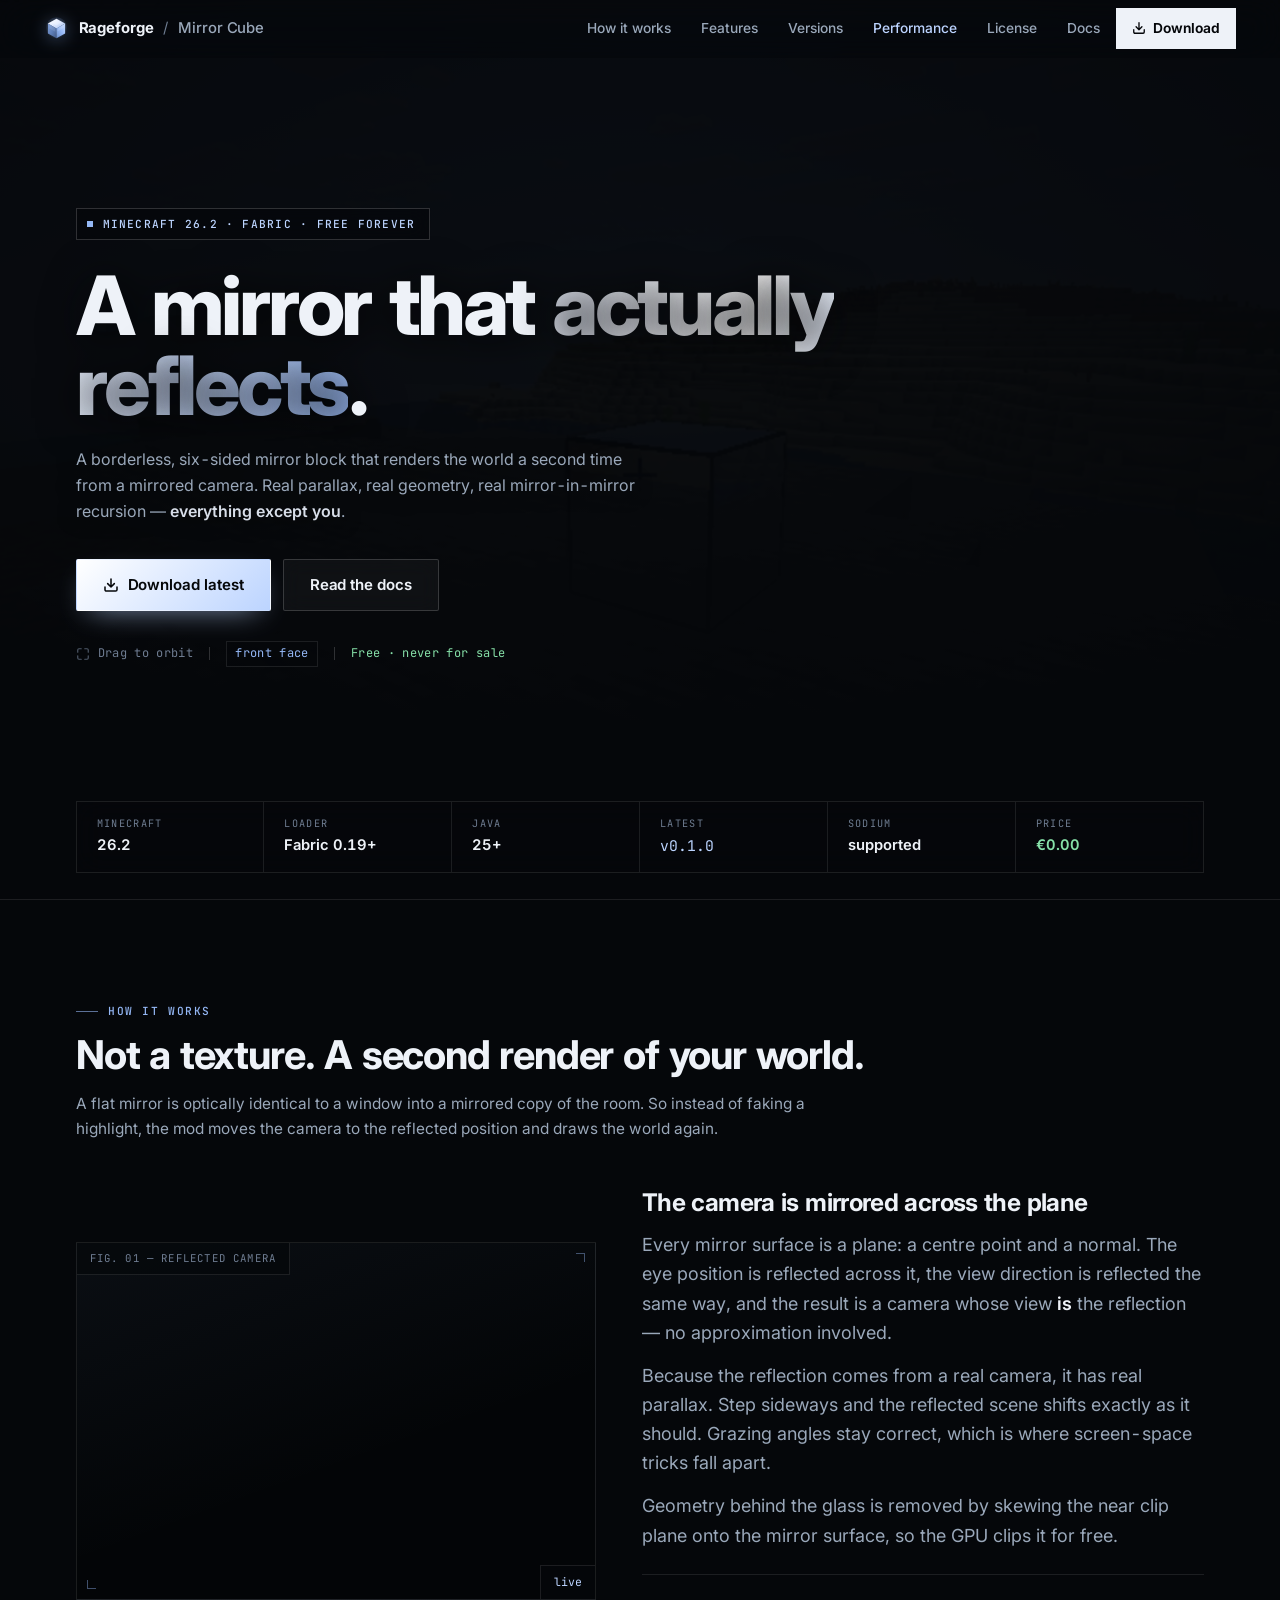
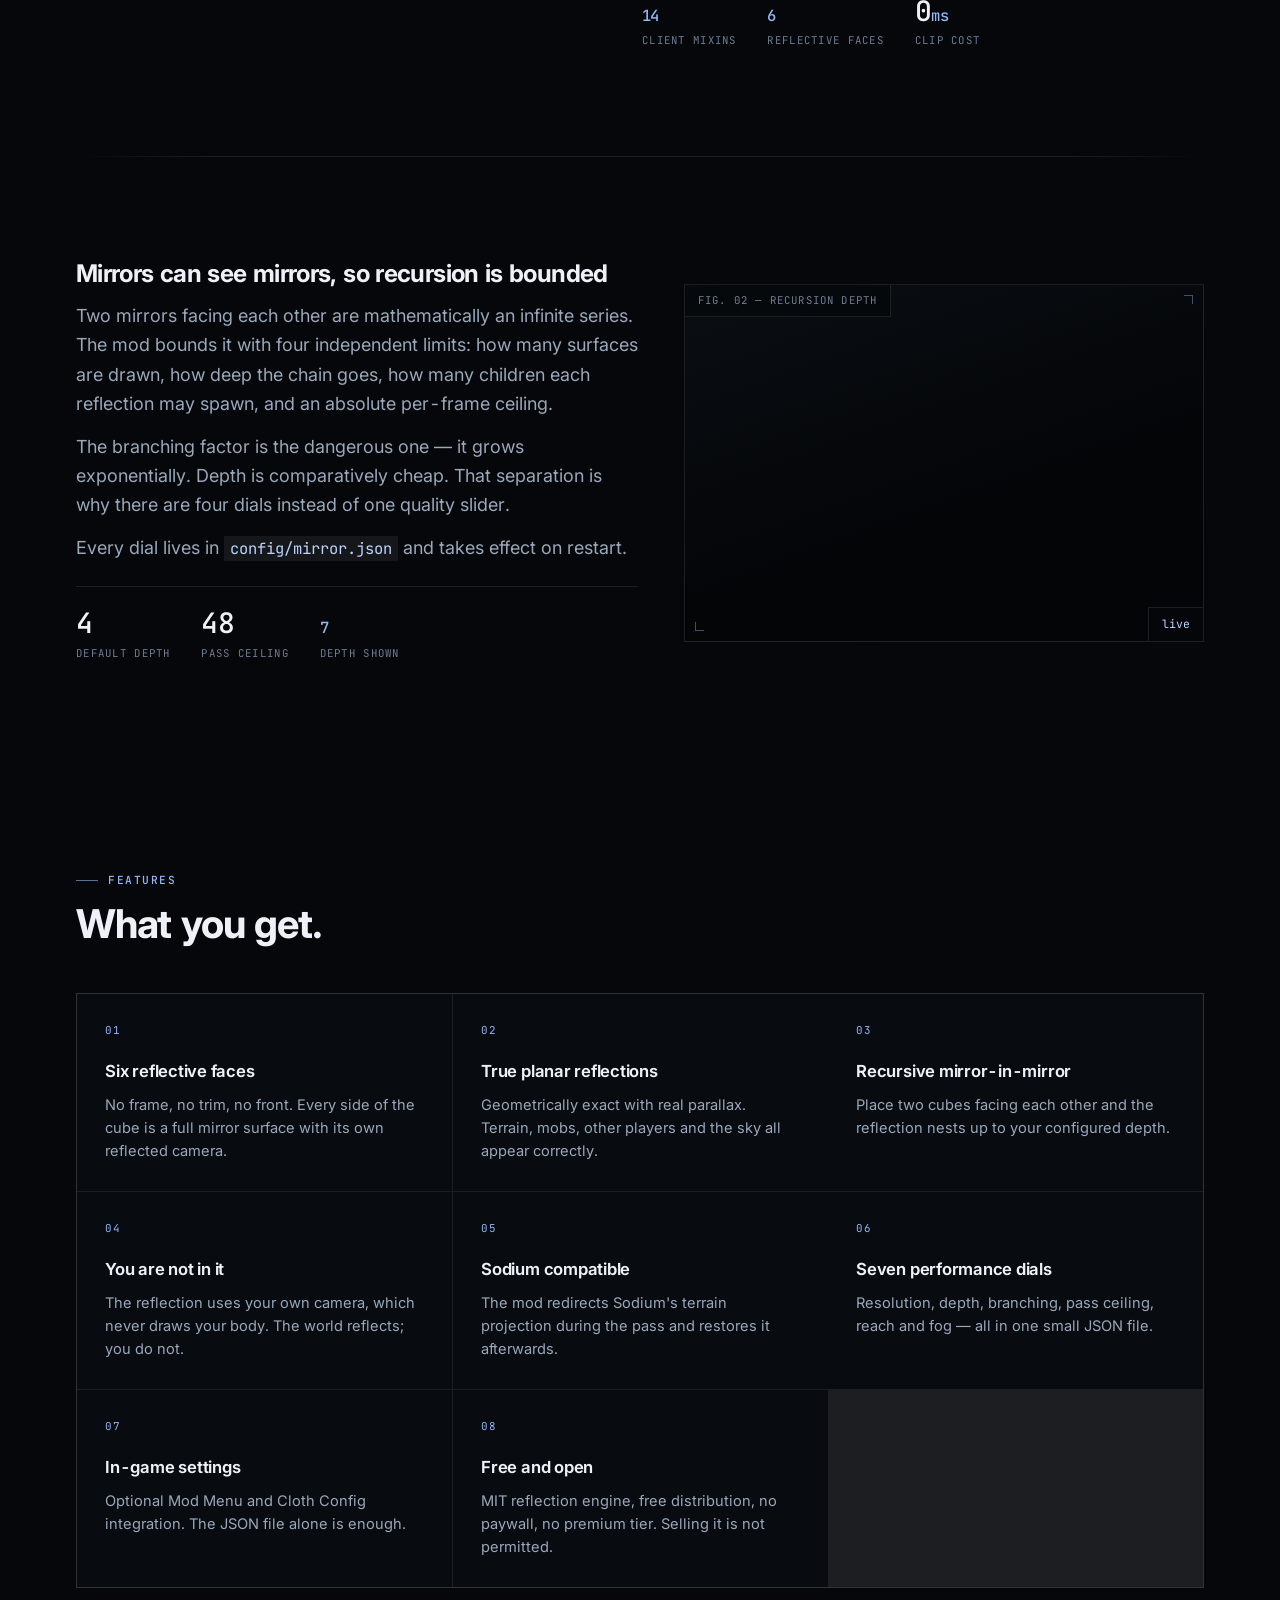
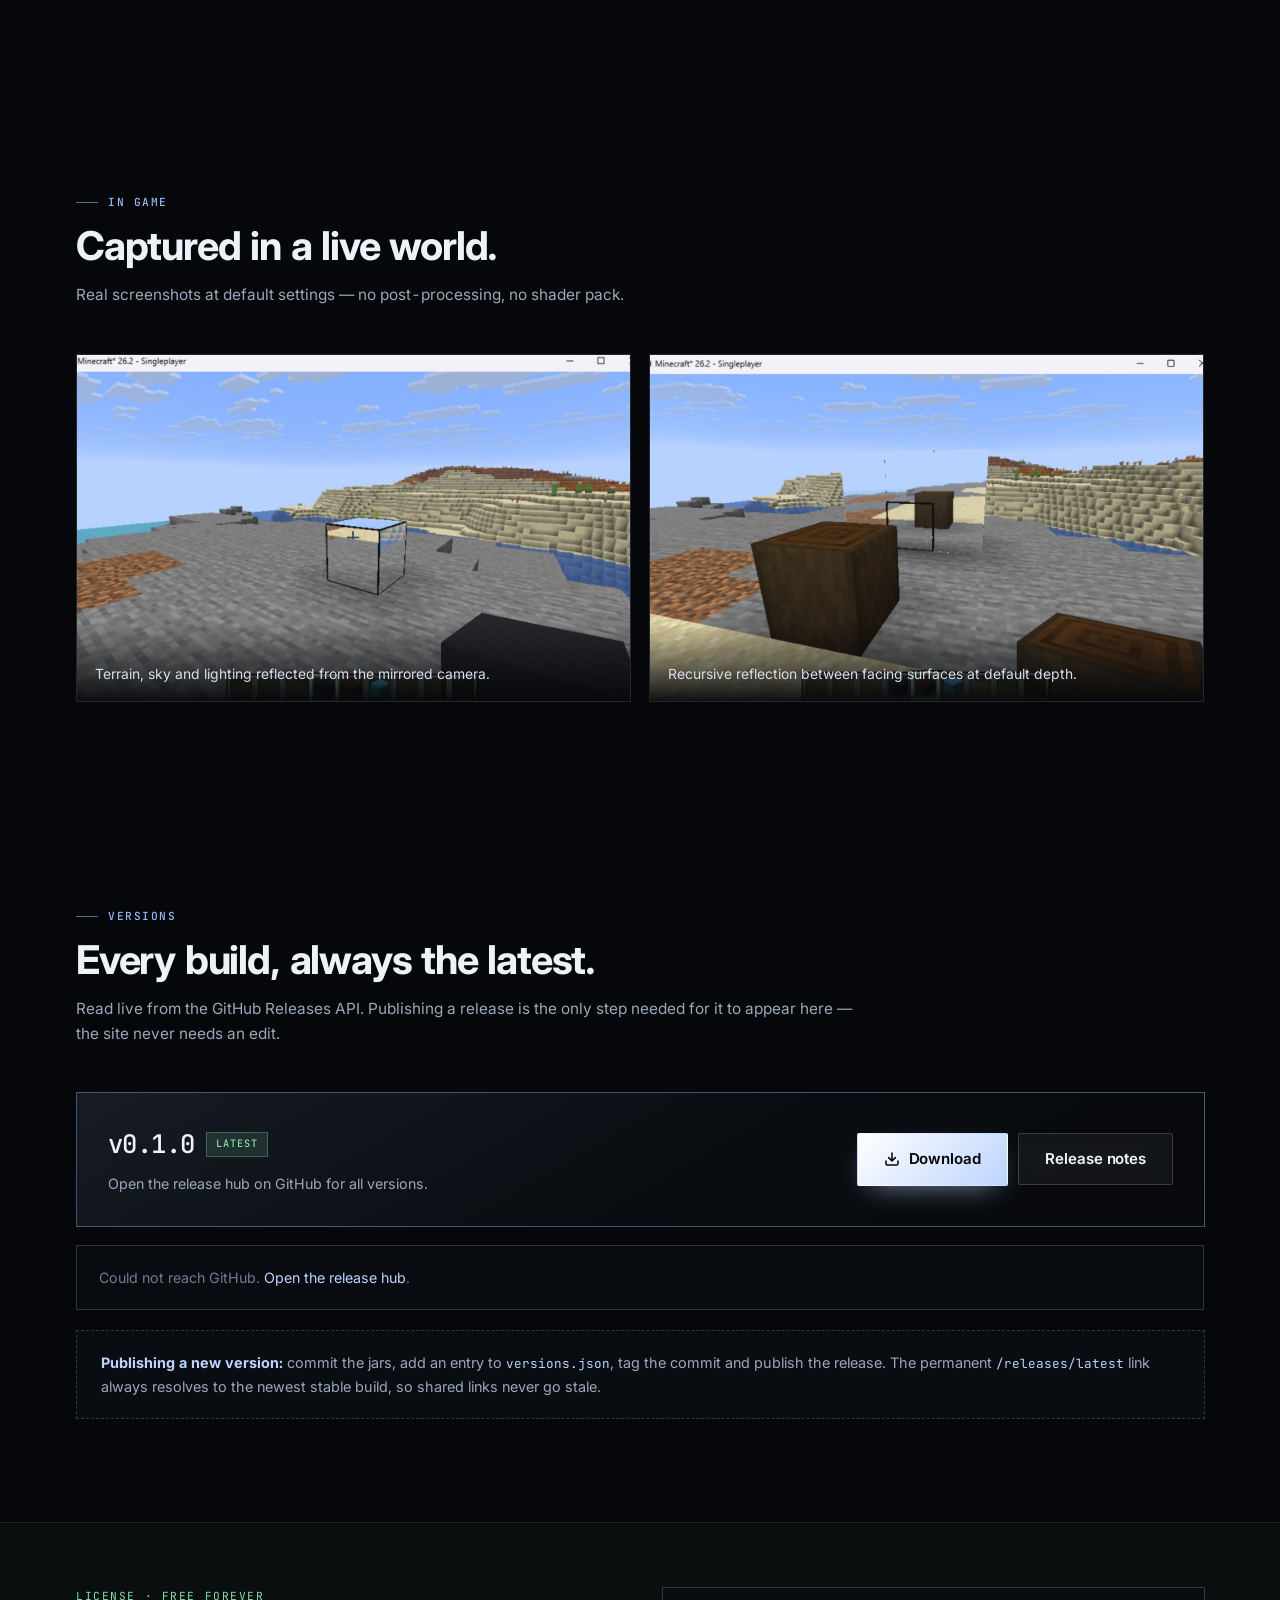
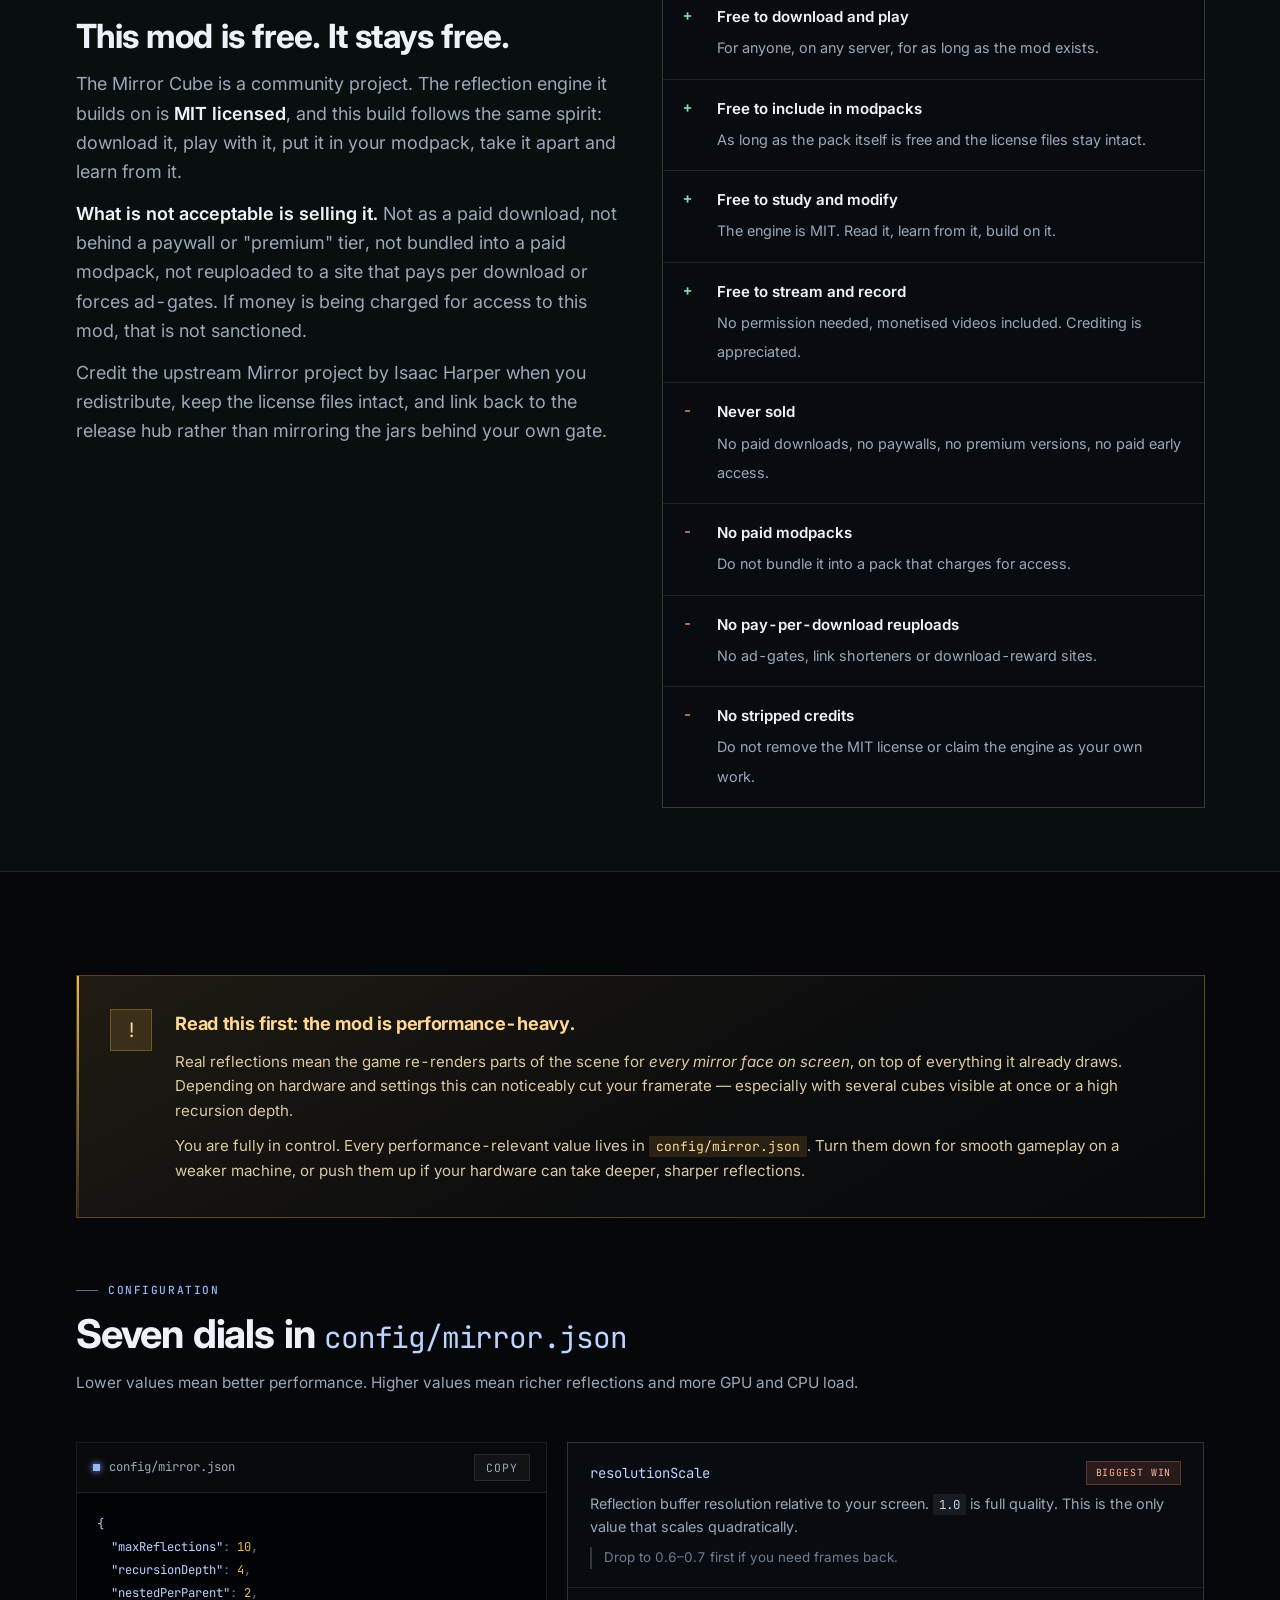
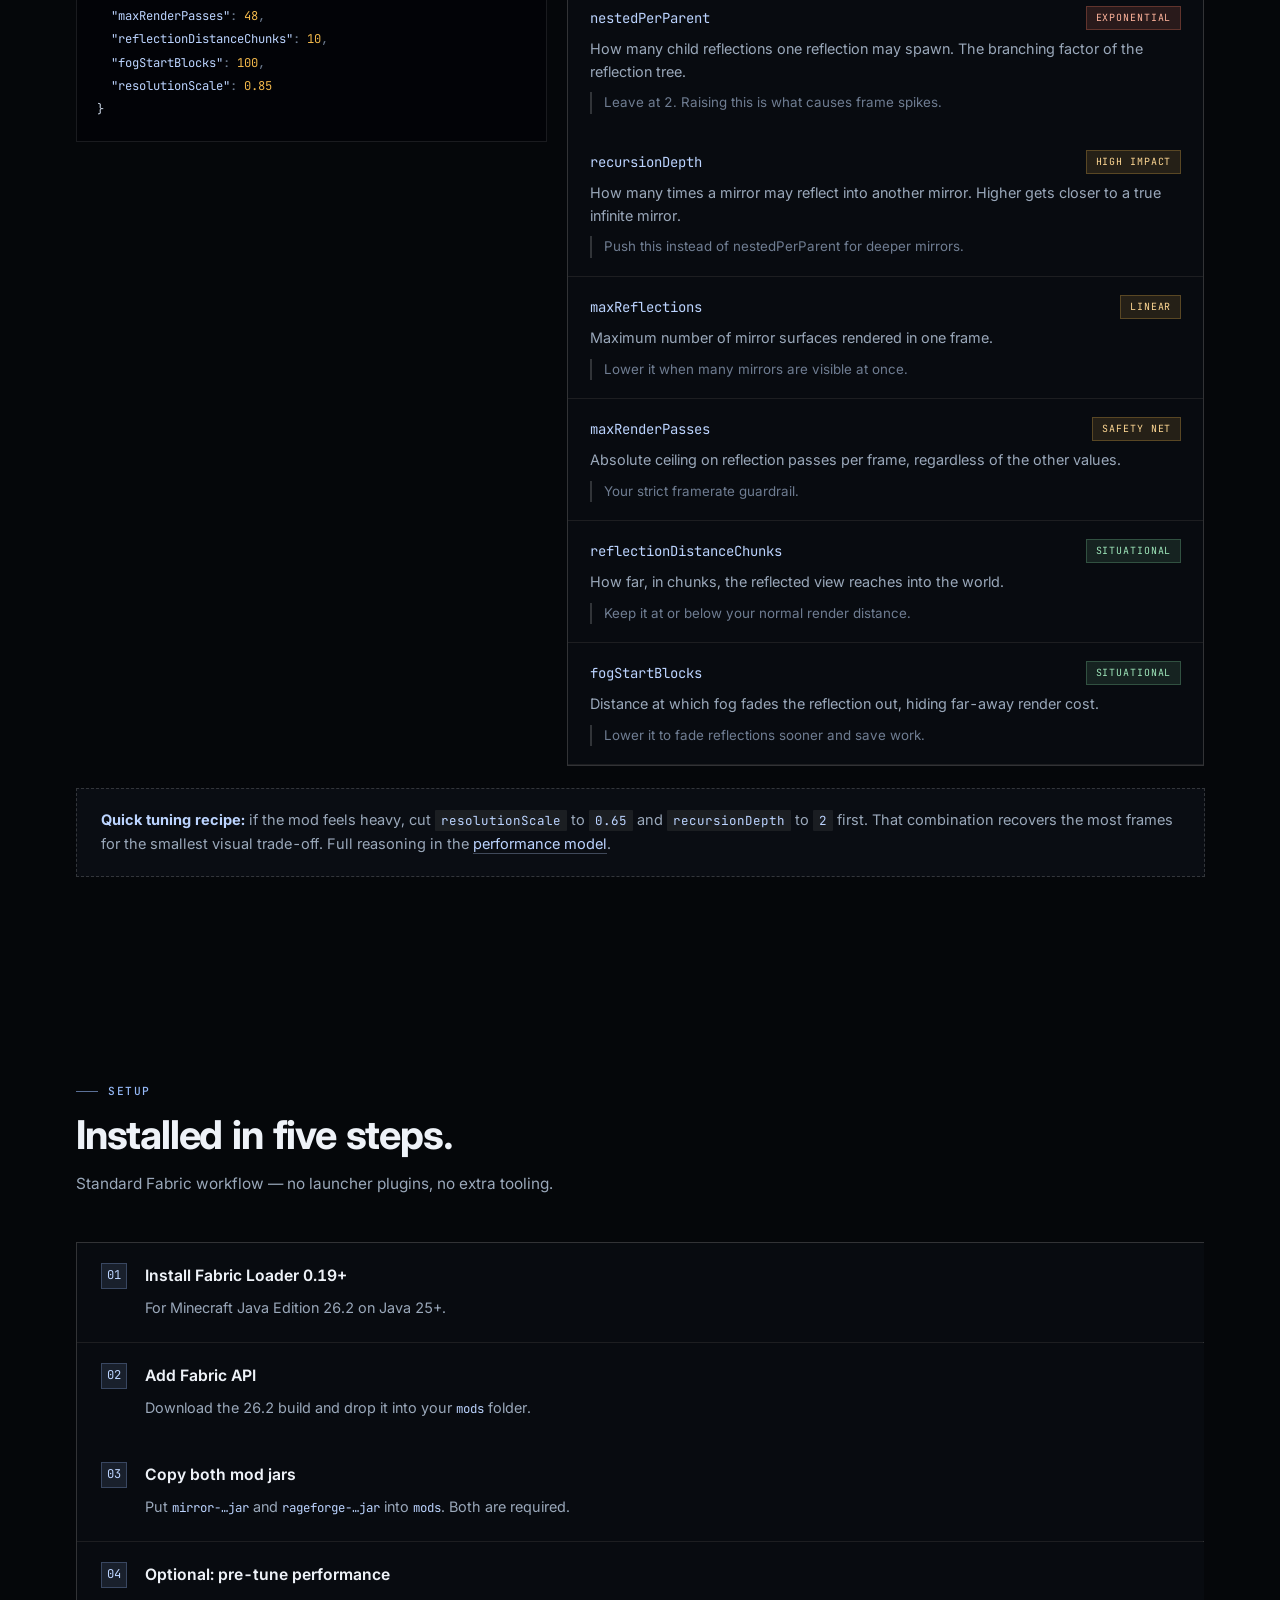
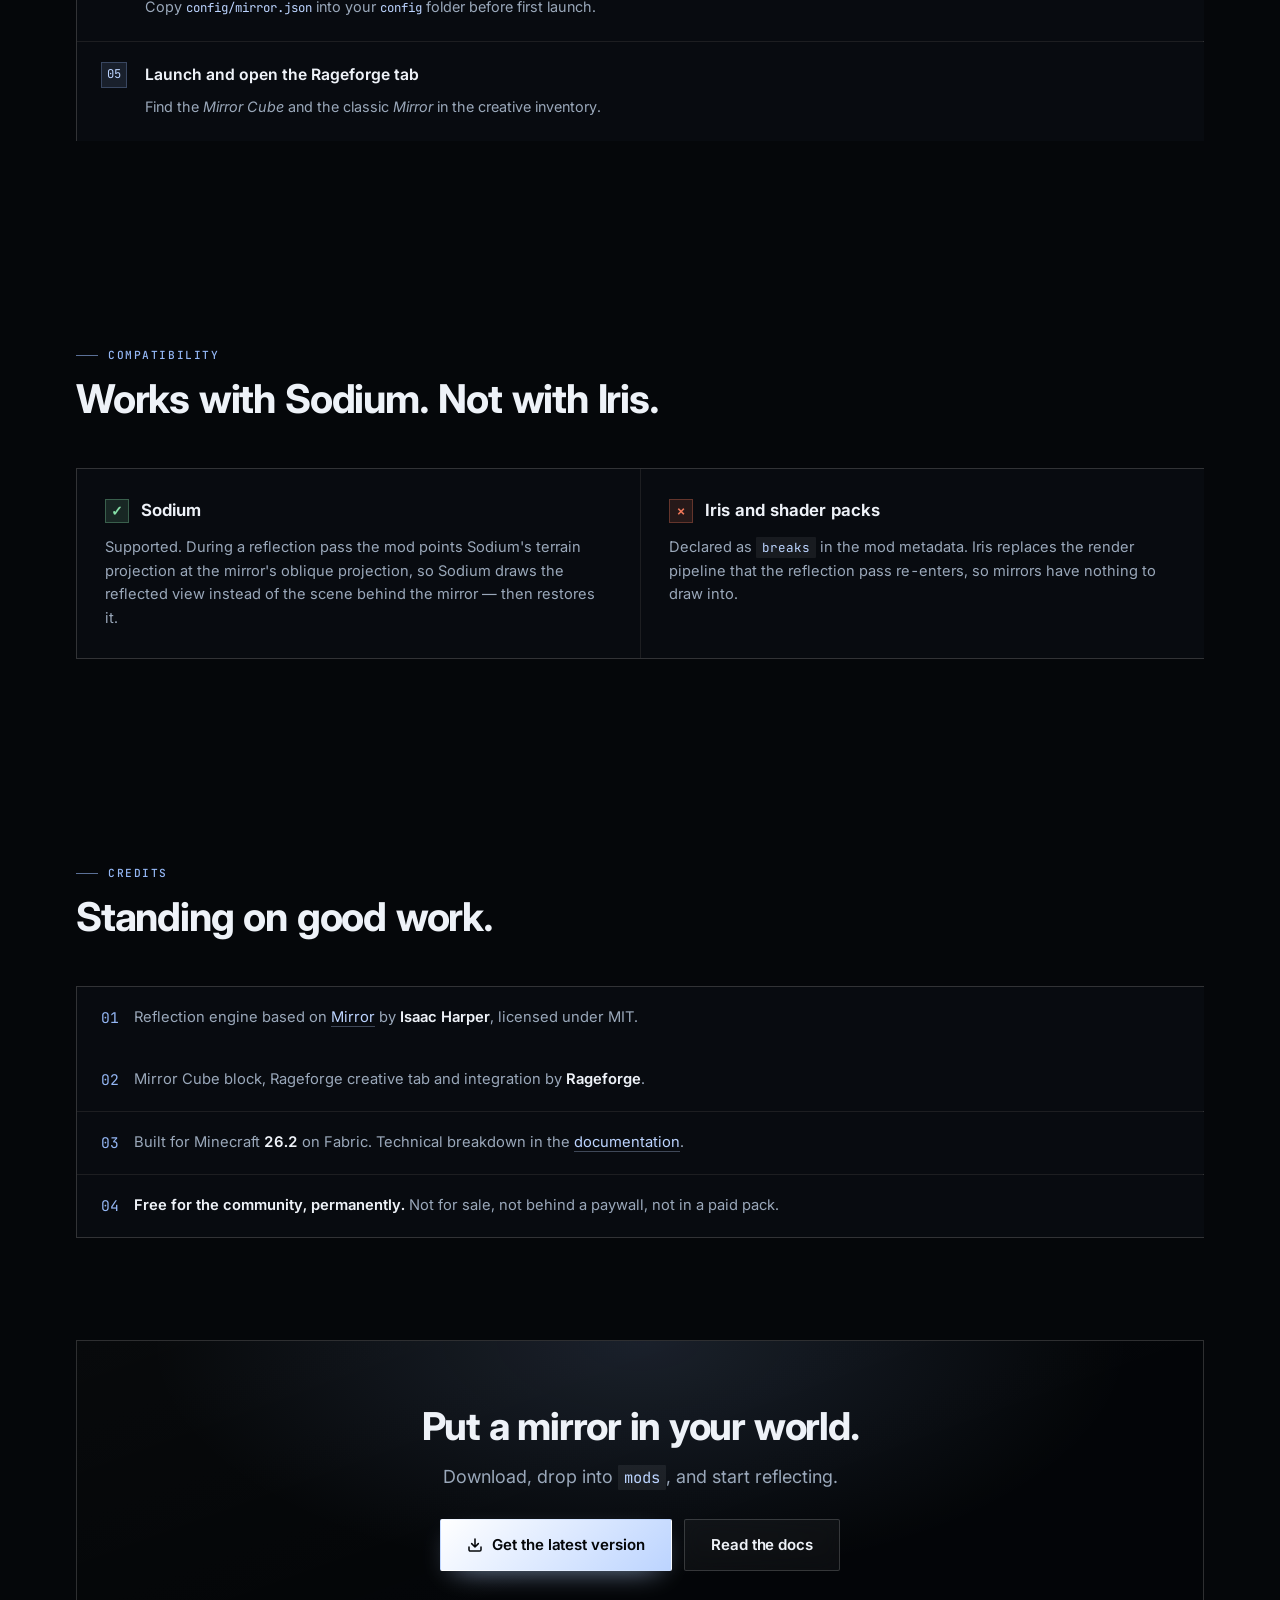
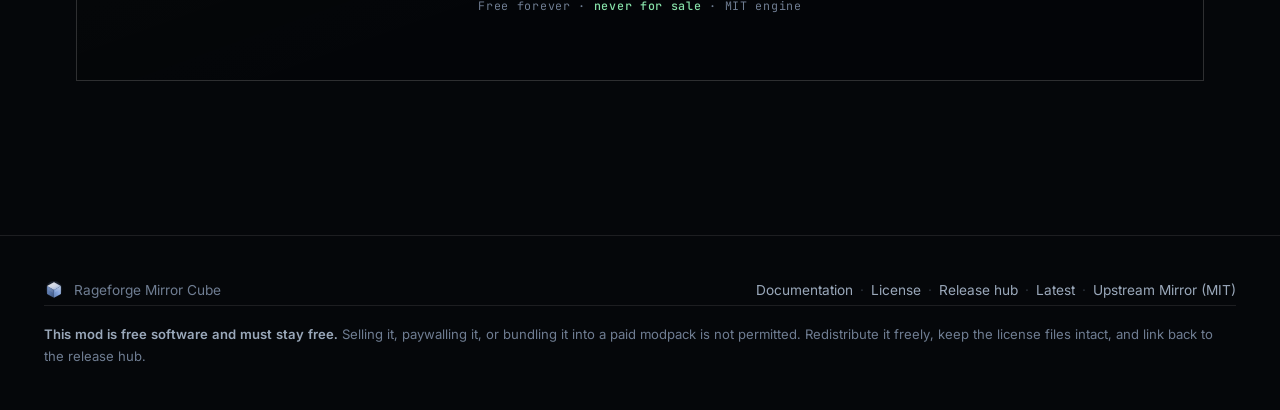
==== commit 13c51f54: "Rebuild layout on a fluid full-width grid, replace rounded surfaces with hairline edges, add reflect" ====
--- a/index.html
+++ b/index.html
@@ -3,11 +3,11 @@
 <head>
 <meta charset="UTF-8">
 <meta name="viewport" content="width=device-width, initial-scale=1.0">
-<title>Rageforge Mirror Cube — A Real Mirror for Minecraft</title>
-<meta name="description" content="Rageforge Mirror Cube — a borderless, fully reflective six-sided mirror block for Minecraft 26.2 (Fabric). Real planar reflections. Everything except you.">
-<meta name="theme-color" content="#04070b">
-<meta property="og:title" content="Rageforge Mirror Cube — A Real Mirror for Minecraft">
-<meta property="og:description" content="A borderless six-sided mirror block with true planar reflections for Minecraft 26.2 on Fabric.">
+<title>Rageforge Mirror Cube — real planar reflections for Minecraft</title>
+<meta name="description" content="A borderless six-sided mirror block for Minecraft 26.2 on Fabric. True planar reflections, recursive mirror-in-mirror, Sodium compatible. Free forever, never for sale.">
+<meta name="theme-color" content="#05070a">
+<meta property="og:title" content="Rageforge Mirror Cube">
+<meta property="og:description" content="A borderless six-sided mirror block with true planar reflections for Minecraft 26.2 on Fabric. Free forever.">
 <meta property="og:image" content="assets/screenshot-1.jpg">
 <meta property="og:type" content="website">
 <meta name="twitter:card" content="summary_large_image">
@@ -19,33 +19,34 @@
 <link href="https://fonts.googleapis.com/css2?family=Inter:wght@400;500;600;700;800&family=JetBrains+Mono:wght@400;500&display=swap" rel="stylesheet">
 <link rel="stylesheet" href="assets/site.css">
 <style>
-  /* ================= hero ================= */
   .hero {
     position: relative;
     min-height: 100svh;
     display: grid;
     grid-template-rows: 1fr auto;
     overflow: hidden;
-  }
+    border-bottom: var(--hair) solid var(--line);
+  }
+
   .hero-photo {
     position: absolute;
     inset: 0;
     z-index: 0;
     background: url('assets/screenshot-1.jpg') center 38% / cover no-repeat;
-    opacity: 0.17;
-    filter: saturate(1.1);
-    transform: scale(1.06);
-  }
+    opacity: 0.15;
+    filter: saturate(1.08);
+    transform: scale(1.05);
+  }
+
   .hero-photo::after {
     content: '';
     position: absolute;
     inset: 0;
     background:
-      linear-gradient(to bottom, rgba(4,7,11,0.72) 0%, rgba(4,7,11,0.8) 50%, var(--ink-950) 100%),
-      radial-gradient(ellipse 62% 52% at 50% 44%, transparent 12%, rgba(4,7,11,0.72) 100%);
-  }
-
-  /* 3D stage */
+      linear-gradient(to bottom, rgba(5,7,10,0.7) 0%, rgba(5,7,10,0.78) 46%, var(--ink-950) 100%),
+      radial-gradient(ellipse 66% 54% at 50% 42%, transparent 10%, rgba(5,7,10,0.74) 100%);
+  }
+
   .stage {
     position: absolute;
     inset: 0;
@@ -54,436 +55,797 @@
     touch-action: pan-y;
     transition: opacity 0.2s linear;
   }
+
   .stage.grabbing { cursor: grabbing; }
+
   #cube-canvas {
     width: 100%;
     height: 100%;
     opacity: 0;
-    transition: opacity 1.1s var(--ease);
-  }
+    transition: opacity 1s var(--ease-out);
+  }
+
   #cube-canvas.ready { opacity: 1; }
 
   .hero-copy {
     position: relative;
     z-index: 2;
-    display: flex;
-    flex-direction: column;
-    align-items: center;
-    justify-content: center;
-    text-align: center;
-    padding: calc(var(--nav-h) + 46px) 24px 20px;
+    display: grid;
+    align-content: center;
+    justify-items: start;
+    max-width: var(--maxw);
+    width: 100%;
+    margin: 0 auto;
+    padding: calc(var(--nav-h) + 40px) var(--gutter) 24px;
     pointer-events: none;
   }
+
   .hero-copy > * { pointer-events: auto; }
 
   .eyebrow {
     display: inline-flex;
     align-items: center;
-    gap: 9px;
-    padding: 6px 15px 6px 9px;
-    border: 1px solid var(--line-strong);
-    background: rgba(4,7,11,0.55);
+    gap: 10px;
+    padding: 6px 14px 6px 10px;
+    border: var(--hair) solid var(--line-strong);
+    background: rgba(5,7,10,0.55);
     backdrop-filter: blur(12px);
     -webkit-backdrop-filter: blur(12px);
-    border-radius: 999px;
-    font-size: 0.76rem;
-    font-weight: 650;
-    letter-spacing: 0.05em;
+    font-family: var(--mono);
+    font-size: 0.7rem;
+    font-weight: 500;
+    letter-spacing: 0.11em;
     text-transform: uppercase;
     color: var(--sky-bright);
     margin-bottom: 26px;
   }
+
   .eyebrow .dot {
-    width: 7px; height: 7px; border-radius: 50%;
+    width: 6px;
+    height: 6px;
     background: var(--sky);
-    animation: pulse 2.4s ease-in-out infinite;
-  }
+    animation: pulse 2.6s ease-in-out infinite;
+  }
+
   @keyframes pulse {
-    0%,100% { box-shadow: 0 0 0 3px rgba(148,183,245,0.3); }
-    50%     { box-shadow: 0 0 0 8px rgba(148,183,245,0.03); }
+    0%, 100% { box-shadow: 0 0 0 3px rgba(148,183,245,0.28); }
+    50%      { box-shadow: 0 0 0 7px rgba(148,183,245,0.02); }
   }
 
   .hero h1 {
-    font-size: clamp(2.5rem, 7.2vw, 5.1rem);
-    line-height: 1.0;
-    font-weight: 800;
-    letter-spacing: -0.038em;
-    margin-bottom: 20px;
-    text-shadow: 0 4px 40px rgba(4,7,11,0.9);
-  }
+    font-size: clamp(2.4rem, 6.4vw, 6.2rem);
+    line-height: 0.97;
+    font-weight: 780;
+    letter-spacing: -0.042em;
+    margin-bottom: 22px;
+    max-width: 17ch;
+    text-shadow: 0 4px 40px rgba(5,7,10,0.9);
+  }
+
   .shine {
-    background: linear-gradient(100deg, var(--silver) 0%, #fff 18%, var(--sky) 46%, #fff 70%, var(--silver) 100%);
-    background-size: 230% auto;
-    -webkit-background-clip: text; background-clip: text; color: transparent;
-    animation: shine 8s linear infinite;
-  }
-  @keyframes shine { to { background-position: 230% center; } }
+    background: linear-gradient(100deg, var(--silver) 0%, #fff 16%, var(--sky) 44%, #fff 68%, var(--silver) 100%);
+    background-size: 240% auto;
+    -webkit-background-clip: text;
+    background-clip: text;
+    color: transparent;
+    animation: shine 9s linear infinite;
+  }
+
+  @keyframes shine { to { background-position: 240% center; } }
 
   .hero .lede {
-    font-size: clamp(1.02rem, 2.2vw, 1.24rem);
+    font-size: clamp(1rem, 1.15vw, 1.28rem);
     color: var(--muted);
-    max-width: 580px;
-    margin-bottom: 32px;
-    text-shadow: 0 2px 22px rgba(4,7,11,0.9);
-  }
+    max-width: 56ch;
+    margin-bottom: 34px;
+    text-shadow: 0 2px 20px rgba(5,7,10,0.9);
+  }
+
   .hero .lede strong { color: var(--silver); font-weight: 600; }
 
-  .cta-row { display: flex; gap: 12px; flex-wrap: wrap; justify-content: center; }
-
-  .drag-hint {
-    margin-top: 28px;
-    display: inline-flex;
+  .cta-row { display: flex; gap: 12px; flex-wrap: wrap; }
+
+  .hero-meta {
+    display: flex;
     align-items: center;
-    gap: 9px;
-    font-size: 0.78rem;
+    gap: 16px;
+    flex-wrap: wrap;
+    margin-top: 30px;
+    font-family: var(--mono);
+    font-size: 0.75rem;
     color: var(--muted-dim);
-    letter-spacing: 0.05em;
-    text-transform: uppercase;
-  }
-  .drag-hint svg { width: 15px; height: 15px; opacity: 0.75; }
+    letter-spacing: 0.03em;
+  }
+
+  .hero-meta .sepbar { width: var(--hair); height: 13px; background: var(--line-strong); }
+
+  .drag-hint { display: inline-flex; align-items: center; gap: 8px; }
+  .drag-hint svg { width: 14px; height: 14px; opacity: 0.7; }
+
   #face-hint {
-    font-family: var(--mono);
-    font-size: 0.72rem;
     color: var(--sky);
     padding: 2px 8px;
-    border: 1px solid var(--line);
-    border-radius: 6px;
-    background: rgba(4,7,11,0.5);
-    text-transform: none;
-    letter-spacing: 0;
-  }
-
-  /* spec strip pinned to hero bottom */
+    border: var(--hair) solid var(--line);
+    background: rgba(5,7,10,0.5);
+  }
+
+  .free-chip { color: var(--green); }
+
   .hero-foot {
     position: relative;
     z-index: 2;
-    padding: 0 24px 26px;
+    max-width: var(--maxw);
+    width: 100%;
+    margin: 0 auto;
+    padding: 0 var(--gutter) 26px;
+  }
+
+  .spec-strip {
+    display: grid;
+    grid-template-columns: repeat(auto-fit, minmax(140px, 1fr));
+    border: var(--hair) solid var(--line);
+    background: rgba(5,7,10,0.6);
+    backdrop-filter: blur(14px);
+    -webkit-backdrop-filter: blur(14px);
+  }
+
+  .spec-strip div {
+    padding: 14px 20px;
+    border-right: var(--hair) solid var(--line);
     display: flex;
-    justify-content: center;
-  }
-  .spec-strip {
+    flex-direction: column;
+    gap: 2px;
+  }
+
+  .spec-strip div:last-child { border-right: 0; }
+
+  .spec-strip .k {
+    font-family: var(--mono);
+    font-size: 0.64rem;
+    text-transform: uppercase;
+    letter-spacing: 0.13em;
+    color: var(--muted-dim);
+  }
+
+  .spec-strip .v { color: var(--text); font-weight: 620; font-size: 0.92rem; }
+  .spec-strip .v.live { color: var(--sky-bright); font-family: var(--mono); font-weight: 400; }
+  .spec-strip .v.free { color: var(--green); }
+
+  .split {
+    display: grid;
+    grid-template-columns: minmax(0, 1fr) minmax(0, 1.08fr);
+    gap: clamp(28px, 3.6vw, 76px);
+    align-items: center;
+  }
+
+  .split.rev { grid-template-columns: minmax(0, 1.08fr) minmax(0, 1fr); }
+
+  @media (max-width: 980px) {
+    .split, .split.rev { grid-template-columns: 1fr; }
+  }
+
+  .viz {
+    position: relative;
+    border: var(--hair) solid var(--line);
+    background:
+      linear-gradient(160deg, rgba(148,183,245,0.05), transparent 60%),
+      rgba(2,4,7,0.55);
+    aspect-ratio: 16 / 11;
+    overflow: hidden;
+  }
+
+  .viz canvas { width: 100%; height: 100%; }
+
+  .viz .viz-tag {
+    position: absolute;
+    top: 0;
+    left: 0;
+    padding: 7px 13px;
+    font-family: var(--mono);
+    font-size: 0.67rem;
+    letter-spacing: 0.11em;
+    text-transform: uppercase;
+    color: var(--muted-dim);
+    border-right: var(--hair) solid var(--line);
+    border-bottom: var(--hair) solid var(--line);
+    background: rgba(5,7,10,0.72);
+  }
+
+  .viz .viz-read {
+    position: absolute;
+    bottom: 0;
+    right: 0;
+    padding: 7px 13px;
+    font-family: var(--mono);
+    font-size: 0.72rem;
+    color: var(--sky-bright);
+    border-left: var(--hair) solid var(--line);
+    border-top: var(--hair) solid var(--line);
+    background: rgba(5,7,10,0.72);
+  }
+
+  .viz .corner {
+    position: absolute;
+    width: 9px;
+    height: 9px;
+    border: var(--hair) solid var(--line-hot);
+    pointer-events: none;
+  }
+
+  .viz .corner.tr { top: 10px; right: 10px; border-left: 0; border-bottom: 0; }
+  .viz .corner.bl { bottom: 10px; left: 10px; border-right: 0; border-top: 0; }
+
+  .prose h3 {
+    font-size: clamp(1.3rem, 1.9vw, 1.75rem);
+    font-weight: 700;
+    letter-spacing: -0.026em;
+    line-height: 1.16;
+    margin-bottom: 14px;
+  }
+
+  .prose p { color: var(--muted); margin-bottom: 14px; }
+  .prose p strong { color: var(--text); font-weight: 620; }
+  .prose p:last-child { margin-bottom: 0; }
+
+  .prose .num-row {
     display: flex;
+    gap: clamp(20px, 2.4vw, 44px);
     flex-wrap: wrap;
-    justify-content: center;
-    border: 1px solid var(--line);
-    background: rgba(4,7,11,0.62);
-    backdrop-filter: blur(16px);
-    -webkit-backdrop-filter: blur(16px);
-    border-radius: 14px;
-    overflow: hidden;
-  }
-  .spec-strip div {
-    padding: 12px 20px;
-    border-right: 1px solid var(--line);
-    display: flex; flex-direction: column; gap: 1px;
-    min-width: 112px;
-  }
-  .spec-strip div:last-child { border-right: 0; }
-  .spec-strip .k {
-    font-size: 0.66rem; text-transform: uppercase; letter-spacing: 0.1em; color: var(--muted-dim);
-  }
-  .spec-strip .v { color: var(--text); font-weight: 650; font-size: 0.9rem; }
-  .spec-strip .v.live { color: var(--sky-bright); }
-
-  /* ================= features ================= */
+    margin: 24px 0 4px;
+    padding-top: 22px;
+    border-top: var(--hair) solid var(--line);
+  }
+
+  .prose .num-row .n {
+    font-family: var(--mono);
+    font-size: clamp(1.5rem, 2.2vw, 2.05rem);
+    color: var(--text);
+    font-weight: 500;
+    line-height: 1;
+    letter-spacing: -0.02em;
+  }
+
+  .prose .num-row .n span { color: var(--sky); font-size: 0.55em; }
+
+  .prose .num-row .l {
+    font-family: var(--mono);
+    font-size: 0.67rem;
+    text-transform: uppercase;
+    letter-spacing: 0.12em;
+    color: var(--muted-dim);
+    margin-top: 7px;
+  }
+
   .feature-grid {
     display: grid;
-    grid-template-columns: repeat(auto-fit, minmax(262px, 1fr));
-    gap: 16px;
-  }
+    grid-template-columns: repeat(auto-fit, minmax(min(100%, 290px), 1fr));
+    gap: var(--hair);
+    background: var(--line);
+    border: var(--hair) solid var(--line);
+  }
+
   .feature {
     position: relative;
-    padding: 27px 25px;
-    border: 1px solid var(--line);
-    border-radius: var(--radius);
-    background: linear-gradient(160deg, var(--panel), rgba(255,255,255,0.012));
+    padding: clamp(24px, 2.2vw, 34px);
+    background: var(--ink-900);
     overflow: hidden;
-    transition: transform 0.35s var(--ease), border-color 0.35s;
-  }
+    transition: background 0.3s var(--ease);
+  }
+
   .feature::before {
     content: '';
-    position: absolute; inset: 0;
-    background: radial-gradient(340px circle at var(--mx,50%) var(--my,0%), rgba(148,183,245,0.14), transparent 70%);
-    opacity: 0; transition: opacity 0.35s; pointer-events: none;
-  }
-  .feature:hover { transform: translateY(-5px); border-color: var(--line-strong); }
+    position: absolute;
+    inset: 0;
+    background: radial-gradient(340px circle at var(--mx, 50%) var(--my, 0%), rgba(148,183,245,0.12), transparent 68%);
+    opacity: 0;
+    transition: opacity 0.3s;
+    pointer-events: none;
+  }
+
+  .feature:hover { background: var(--ink-850); }
   .feature:hover::before { opacity: 1; }
-  .feature .ico {
-    width: 42px; height: 42px;
-    display: grid; place-items: center;
-    border-radius: 11px;
-    background: rgba(148,183,245,0.13);
-    border: 1px solid rgba(148,183,245,0.24);
-    font-size: 1.22rem;
-    margin-bottom: 16px;
-  }
-  .feature h3 { font-size: 1.05rem; font-weight: 650; letter-spacing: -0.014em; margin-bottom: 8px; }
-  .feature p { color: var(--muted); font-size: 0.925rem; line-height: 1.6; }
-
-  /* ================= gallery ================= */
-  .gallery { display: grid; grid-template-columns: repeat(auto-fit, minmax(320px,1fr)); gap: 18px; }
+
+  .feature .ix {
+    font-family: var(--mono);
+    font-size: 0.68rem;
+    color: var(--sky);
+    letter-spacing: 0.1em;
+    margin-bottom: 18px;
+    display: block;
+  }
+
+  .feature h3 {
+    font-size: 1.04rem;
+    font-weight: 640;
+    letter-spacing: -0.014em;
+    margin-bottom: 9px;
+  }
+
+  .feature p { color: var(--muted); font-size: 0.915rem; line-height: 1.58; }
+
+  .gallery {
+    display: grid;
+    grid-template-columns: repeat(auto-fit, minmax(min(100%, 420px), 1fr));
+    gap: clamp(14px, 1.4vw, 24px);
+  }
+
   .shot {
-    position: relative; border-radius: var(--radius); overflow: hidden;
-    border: 1px solid var(--line); background: var(--ink-800);
-    cursor: zoom-in; box-shadow: var(--shadow);
-    transition: transform 0.4s var(--ease), border-color 0.4s;
-  }
+    position: relative;
+    overflow: hidden;
+    border: var(--hair) solid var(--line);
+    background: var(--ink-800);
+    cursor: zoom-in;
+    transition: border-color 0.35s;
+  }
+
   .shot img {
-    width: 100%; aspect-ratio: 16/10; object-fit: cover;
-    transition: transform 0.6s var(--ease);
-  }
-  .shot:hover { transform: translateY(-5px); border-color: rgba(148,183,245,0.45); }
-  .shot:hover img { transform: scale(1.05); }
+    width: 100%;
+    aspect-ratio: 16 / 10;
+    object-fit: cover;
+    transition: transform 0.7s var(--ease-out);
+  }
+
+  .shot:hover { border-color: var(--line-hot); }
+  .shot:hover img { transform: scale(1.04); }
+
   .shot figcaption {
-    position: absolute; left: 0; right: 0; bottom: 0;
-    padding: 36px 18px 15px; font-size: 0.87rem; color: var(--silver);
-    background: linear-gradient(to top, rgba(4,7,11,0.94), transparent);
-  }
+    position: absolute;
+    left: 0;
+    right: 0;
+    bottom: 0;
+    padding: 40px 18px 15px;
+    font-size: 0.87rem;
+    color: var(--silver);
+    background: linear-gradient(to top, rgba(5,7,10,0.95), transparent);
+  }
+
   .shot .zoom {
-    position: absolute; top: 12px; right: 12px;
-    width: 30px; height: 30px; display: grid; place-items: center;
-    border-radius: 8px; background: rgba(4,7,11,0.7);
-    border: 1px solid var(--line-strong);
-    backdrop-filter: blur(8px); -webkit-backdrop-filter: blur(8px);
-    font-size: 0.78rem; opacity: 0; transition: opacity 0.3s;
-  }
+    position: absolute;
+    top: 12px;
+    right: 12px;
+    padding: 4px 9px;
+    font-family: var(--mono);
+    font-size: 0.66rem;
+    letter-spacing: 0.1em;
+    color: var(--muted);
+    background: rgba(5,7,10,0.75);
+    border: var(--hair) solid var(--line-strong);
+    opacity: 0;
+    transition: opacity 0.28s;
+  }
+
   .shot:hover .zoom { opacity: 1; }
 
   .lightbox {
-    position: fixed; inset: 0; z-index: 200; display: none; place-items: center;
-    padding: 28px; background: rgba(2,4,7,0.94);
-    backdrop-filter: blur(12px); -webkit-backdrop-filter: blur(12px); cursor: zoom-out;
-  }
-  .lightbox.open { display: grid; animation: fade 0.25s ease; }
-  @keyframes fade { from { opacity: 0 } to { opacity: 1 } }
+    position: fixed;
+    inset: 0;
+    z-index: 200;
+    display: none;
+    place-items: center;
+    padding: clamp(14px, 3vw, 44px);
+    background: rgba(2,4,7,0.95);
+    backdrop-filter: blur(12px);
+    -webkit-backdrop-filter: blur(12px);
+    cursor: zoom-out;
+  }
+
+  .lightbox.open { display: grid; animation: fade 0.22s ease; }
+
+  @keyframes fade { from { opacity: 0; } to { opacity: 1; } }
+
   .lightbox img {
-    max-width: min(1240px, 96vw); max-height: 88vh;
-    border-radius: 12px; border: 1px solid var(--line-strong);
-    box-shadow: 0 40px 110px -30px #000;
-  }
+    max-width: 96vw;
+    max-height: 90vh;
+    border: var(--hair) solid var(--line-strong);
+  }
+
   .lightbox .x {
-    position: absolute; top: 20px; right: 26px;
-    font-size: 1.7rem; color: var(--muted); cursor: pointer; line-height: 1;
-  }
+    position: absolute;
+    top: 18px;
+    right: 24px;
+    font-family: var(--mono);
+    font-size: 1.1rem;
+    color: var(--muted);
+    cursor: pointer;
+  }
+
   .lightbox .x:hover { color: #fff; }
 
-  /* ================= downloads ================= */
   .dl-hero {
-    border: 1px solid rgba(148,183,245,0.28);
-    border-radius: var(--radius-lg);
+    border: var(--hair) solid var(--line-hot);
     background:
-      linear-gradient(150deg, rgba(148,183,245,0.11), rgba(148,183,245,0.02) 55%, transparent),
-      rgba(255,255,255,0.014);
-    padding: 30px 32px;
-    display: flex; align-items: center; justify-content: space-between;
-    gap: 26px; flex-wrap: wrap;
+      linear-gradient(150deg, rgba(148,183,245,0.1), rgba(148,183,245,0.015) 55%, transparent),
+      rgba(255,255,255,0.012);
+    padding: clamp(24px, 2.4vw, 36px);
+    display: flex;
+    align-items: center;
+    justify-content: space-between;
+    gap: 28px;
+    flex-wrap: wrap;
     margin-bottom: 18px;
   }
-  .dl-hero .meta { display: flex; flex-direction: column; gap: 6px; min-width: 240px; }
-  .dl-hero .row { display: flex; align-items: center; gap: 10px; flex-wrap: wrap; }
+
+  .dl-hero .meta { display: flex; flex-direction: column; gap: 7px; min-width: 260px; }
+  .dl-hero .row { display: flex; align-items: center; gap: 11px; flex-wrap: wrap; }
+
   .dl-hero .ver {
-    font-family: var(--mono); font-size: 1.6rem; font-weight: 500;
-    color: var(--text); letter-spacing: -0.02em;
-  }
+    font-family: var(--mono);
+    font-size: clamp(1.4rem, 2vw, 1.9rem);
+    font-weight: 500;
+    color: var(--text);
+    letter-spacing: -0.02em;
+  }
+
   .pill {
-    font-size: 0.66rem; font-weight: 750; letter-spacing: 0.09em; text-transform: uppercase;
-    padding: 3px 9px; border-radius: 999px;
-  }
-  .pill.latest { background: rgba(134,224,168,0.16); color: var(--green); border: 1px solid rgba(134,224,168,0.32); }
-  .pill.pre    { background: rgba(240,182,74,0.14); color: var(--amber-soft); border: 1px solid rgba(240,182,74,0.3); }
-  .dl-hero .sub { color: var(--muted); font-size: 0.9rem; }
+    font-family: var(--mono);
+    font-size: 0.64rem;
+    font-weight: 500;
+    letter-spacing: 0.1em;
+    text-transform: uppercase;
+    padding: 3px 9px;
+    border: var(--hair) solid transparent;
+  }
+
+  .pill.latest { background: rgba(134,224,168,0.13); color: var(--green); border-color: rgba(134,224,168,0.3); }
+  .pill.pre { background: rgba(240,182,74,0.12); color: var(--amber-soft); border-color: rgba(240,182,74,0.28); }
+  .dl-hero .sub { color: var(--muted); font-size: 0.89rem; }
   .dl-hero .acts { display: flex; gap: 10px; flex-wrap: wrap; }
 
-  .ver-list { display: grid; gap: 10px; }
+  .ver-list { display: grid; gap: var(--hair); background: var(--line); border: var(--hair) solid var(--line); }
+
   .ver-row {
-    display: flex; align-items: center; justify-content: space-between;
-    gap: 16px; flex-wrap: wrap;
-    padding: 15px 20px;
-    border: 1px solid var(--line); border-radius: 13px;
-    background: var(--panel);
-    transition: border-color 0.3s, background 0.3s, transform 0.3s var(--ease);
-  }
-  .ver-row:hover { border-color: var(--line-strong); background: var(--panel-strong); transform: translateX(3px); }
-  .ver-row .l { display: flex; align-items: center; gap: 13px; flex-wrap: wrap; }
-  .ver-row .tag-v { font-family: var(--mono); font-size: 0.95rem; color: var(--sky-bright); }
-  .ver-row .date { color: var(--muted-dim); font-size: 0.84rem; }
-  .ver-row .r { display: flex; align-items: center; gap: 12px; }
-  .ver-row a.get { color: var(--muted); font-size: 0.86rem; font-weight: 600; transition: color 0.2s; }
+    display: flex;
+    align-items: center;
+    justify-content: space-between;
+    gap: 18px;
+    flex-wrap: wrap;
+    padding: 16px 22px;
+    background: var(--ink-900);
+    transition: background 0.25s;
+  }
+
+  .ver-row:hover { background: var(--ink-850); }
+  .ver-row .l { display: flex; align-items: center; gap: 14px; flex-wrap: wrap; }
+  .ver-row .tag-v { font-family: var(--mono); font-size: 0.94rem; color: var(--sky-bright); }
+  .ver-row .date { color: var(--muted-dim); font-size: 0.82rem; font-family: var(--mono); }
+  .ver-row .r { display: flex; align-items: center; gap: 14px; }
+  .ver-row a.get { color: var(--muted); font-size: 0.85rem; font-weight: 600; transition: color 0.2s; }
   .ver-row a.get:hover { color: var(--sky-bright); }
-  .ver-empty { color: var(--muted-dim); font-size: 0.9rem; padding: 18px 20px; border: 1px dashed var(--line); border-radius: 13px; }
+
+  .ver-empty {
+    color: var(--muted-dim);
+    font-size: 0.89rem;
+    padding: 20px 22px;
+    background: var(--ink-900);
+  }
+
+  .ver-skel { padding: 16px 22px; background: var(--ink-900); }
+
+  .ver-skel i {
+    display: block;
+    height: 11px;
+    width: 38%;
+    background: linear-gradient(90deg, rgba(255,255,255,0.05), rgba(255,255,255,0.11), rgba(255,255,255,0.05));
+    background-size: 220% 100%;
+    animation: skel 1.3s linear infinite;
+  }
+
+  @keyframes skel { to { background-position: -220% 0; } }
 
   .hub-note {
-    margin-top: 20px; padding: 18px 22px;
-    border: 1px dashed var(--line-strong); border-radius: 13px;
-    background: rgba(148,183,245,0.045);
-    color: var(--muted); font-size: 0.92rem;
-  }
+    margin-top: 20px;
+    padding: 20px 24px;
+    border: var(--hair) dashed var(--line-strong);
+    background: rgba(148,183,245,0.035);
+    color: var(--muted);
+    font-size: 0.9rem;
+  }
+
   .hub-note strong { color: var(--sky-bright); }
-
-  /* ================= warning ================= */
+  .hub-note code { font-family: var(--mono); font-size: 0.88em; color: var(--sky-bright); }
+
   .warn {
     position: relative;
-    border: 1px solid rgba(240,182,74,0.3);
-    border-radius: var(--radius);
-    background: linear-gradient(150deg, rgba(240,182,74,0.11), rgba(240,182,74,0.03) 60%, transparent), rgba(255,255,255,0.012);
-    padding: 32px 34px;
-    display: flex; gap: 22px; align-items: flex-start; overflow: hidden;
-  }
+    border: var(--hair) solid rgba(240,182,74,0.3);
+    background:
+      linear-gradient(150deg, rgba(240,182,74,0.1), rgba(240,182,74,0.02) 58%, transparent),
+      rgba(255,255,255,0.012);
+    padding: clamp(24px, 2.6vw, 38px);
+    display: flex;
+    gap: clamp(18px, 1.8vw, 26px);
+    align-items: flex-start;
+    overflow: hidden;
+  }
+
   .warn::before {
-    content: ''; position: absolute; left: 0; top: 0; bottom: 0; width: 3px;
-    background: linear-gradient(to bottom, var(--amber), rgba(240,182,74,0.12));
-  }
+    content: '';
+    position: absolute;
+    left: 0;
+    top: 0;
+    bottom: 0;
+    width: 2px;
+    background: linear-gradient(to bottom, var(--amber), rgba(240,182,74,0.1));
+  }
+
   .warn .bang {
-    flex-shrink: 0; width: 46px; height: 46px;
-    display: grid; place-items: center; border-radius: 12px;
-    background: rgba(240,182,74,0.16); border: 1px solid rgba(240,182,74,0.32);
-    font-size: 1.35rem;
-  }
-  .warn h3 { font-size: 1.15rem; color: var(--amber-soft); font-weight: 700; letter-spacing: -0.016em; margin-bottom: 10px; }
-  .warn p { color: #dcc9a4; font-size: 0.955rem; margin-bottom: 11px; }
+    flex-shrink: 0;
+    width: 42px;
+    height: 42px;
+    display: grid;
+    place-items: center;
+    background: rgba(240,182,74,0.14);
+    border: var(--hair) solid rgba(240,182,74,0.3);
+    font-size: 1.25rem;
+    color: var(--amber-soft);
+  }
+
+  .warn h3 {
+    font-size: 1.14rem;
+    color: var(--amber-soft);
+    font-weight: 690;
+    letter-spacing: -0.018em;
+    margin-bottom: 11px;
+  }
+
+  .warn p { color: #dcc9a4; font-size: 0.945rem; margin-bottom: 11px; }
   .warn p:last-child { margin-bottom: 0; }
+
   .warn code {
-    font-family: var(--mono); font-size: 0.86em;
-    background: rgba(240,182,74,0.14); color: var(--amber-soft);
-    padding: 2px 7px; border-radius: 5px;
-  }
-  @media (max-width: 620px) { .warn { flex-direction: column; gap: 16px; padding: 26px 22px; } }
-
-  /* ================= config ================= */
-  .cfg-wrap { display: grid; grid-template-columns: minmax(0,0.88fr) minmax(0,1.12fr); gap: 18px; align-items: start; }
-  @media (max-width: 920px) { .cfg-wrap { grid-template-columns: 1fr; } }
+    font-family: var(--mono);
+    font-size: 0.86em;
+    background: rgba(240,182,74,0.13);
+    color: var(--amber-soft);
+    padding: 2px 7px;
+  }
+
+  @media (max-width: 640px) { .warn { flex-direction: column; gap: 16px; } }
+
+  .cfg-wrap {
+    display: grid;
+    grid-template-columns: minmax(0, 0.85fr) minmax(0, 1.15fr);
+    gap: clamp(16px, 1.6vw, 26px);
+    align-items: start;
+  }
+
+  @media (max-width: 980px) { .cfg-wrap { grid-template-columns: 1fr; } }
 
   .code-card {
-    border: 1px solid var(--line); border-radius: var(--radius);
-    background: rgba(2,4,7,0.75); overflow: hidden;
-    position: sticky; top: calc(var(--nav-h) + 20px);
-  }
-  @media (max-width: 920px) { .code-card { position: static; } }
+    border: var(--hair) solid var(--line);
+    background: rgba(2,4,7,0.72);
+    position: sticky;
+    top: calc(var(--nav-h) + 18px);
+  }
+
+  @media (max-width: 980px) { .code-card { position: static; } }
+
   .code-head {
-    display: flex; align-items: center; justify-content: space-between; gap: 12px;
-    padding: 11px 15px; border-bottom: 1px solid var(--line);
-    background: rgba(255,255,255,0.026);
-  }
+    display: flex;
+    align-items: center;
+    justify-content: space-between;
+    gap: 12px;
+    padding: 11px 16px;
+    border-bottom: var(--hair) solid var(--line);
+    background: rgba(255,255,255,0.022);
+  }
+
   .code-head .file {
-    font-family: var(--mono); font-size: 0.79rem; color: var(--muted);
-    display: flex; align-items: center; gap: 8px;
-  }
+    font-family: var(--mono);
+    font-size: 0.77rem;
+    color: var(--muted);
+    display: flex;
+    align-items: center;
+    gap: 9px;
+  }
+
   .code-head .file::before {
-    content: ''; width: 8px; height: 8px; border-radius: 50%;
-    background: var(--sky); box-shadow: 0 0 8px var(--sky);
-  }
+    content: '';
+    width: 7px;
+    height: 7px;
+    background: var(--sky);
+    box-shadow: 0 0 7px var(--sky);
+  }
+
   .copy-btn {
-    font-family: inherit; font-size: 0.75rem; font-weight: 650;
-    color: var(--muted); background: var(--panel);
-    border: 1px solid var(--line); border-radius: 7px;
-    padding: 5px 11px; cursor: pointer;
+    font-family: var(--mono);
+    font-size: 0.71rem;
+    letter-spacing: 0.08em;
+    text-transform: uppercase;
+    color: var(--muted);
+    background: var(--panel);
+    border: var(--hair) solid var(--line);
+    padding: 5px 11px;
+    cursor: pointer;
     transition: color 0.2s, border-color 0.2s, background 0.2s;
   }
+
   .copy-btn:hover { color: var(--text); border-color: var(--line-strong); background: var(--panel-strong); }
   .copy-btn.done { color: var(--green); border-color: rgba(134,224,168,0.4); }
-  pre { padding: 19px 20px; overflow-x: auto; font-family: var(--mono); font-size: 0.84rem; line-height: 1.85; }
+
+  pre {
+    padding: 20px;
+    overflow-x: auto;
+    font-family: var(--mono);
+    font-size: clamp(0.76rem, 0.62vw, 0.87rem);
+    line-height: 1.9;
+    color: #c9d4e4;
+  }
+
   pre .k { color: var(--sky-bright); }
   pre .n { color: var(--amber); }
   pre .p { color: var(--muted-dim); }
 
-  .cfg-list { display: grid; gap: 10px; }
+  .cfg-list { display: grid; gap: var(--hair); background: var(--line); border: var(--hair) solid var(--line); }
+
   .cfg-item {
-    border: 1px solid var(--line); border-radius: 13px;
-    background: var(--panel); padding: 17px 20px;
-    transition: border-color 0.3s, background 0.3s;
-  }
-  .cfg-item:hover { border-color: var(--line-strong); background: var(--panel-strong); }
+    background: var(--ink-900);
+    padding: 18px 22px;
+    transition: background 0.25s;
+  }
+
+  .cfg-item:hover { background: var(--ink-850); }
+
   .cfg-item .top {
-    display: flex; align-items: center; justify-content: space-between;
-    gap: 12px; flex-wrap: wrap; margin-bottom: 7px;
-  }
-  .cfg-item .key { font-family: var(--mono); font-size: 0.875rem; color: var(--sky-bright); }
+    display: flex;
+    align-items: center;
+    justify-content: space-between;
+    gap: 12px;
+    flex-wrap: wrap;
+    margin-bottom: 8px;
+  }
+
+  .cfg-item .key { font-family: var(--mono); font-size: 0.87rem; color: var(--sky-bright); }
+
   .impact {
-    font-size: 0.645rem; font-weight: 750; letter-spacing: 0.08em; text-transform: uppercase;
-    padding: 3px 9px; border-radius: 999px; white-space: nowrap;
-  }
-  .impact.high { background: rgba(240,120,90,0.16); color: #ffb49c; border: 1px solid rgba(240,120,90,0.3); }
-  .impact.mid  { background: rgba(240,182,74,0.14); color: var(--amber-soft); border: 1px solid rgba(240,182,74,0.28); }
-  .impact.low  { background: rgba(134,224,168,0.13); color: #9fe7bb; border: 1px solid rgba(134,224,168,0.26); }
-  .cfg-item p { color: var(--muted); font-size: 0.905rem; line-height: 1.58; }
+    font-family: var(--mono);
+    font-size: 0.62rem;
+    letter-spacing: 0.09em;
+    text-transform: uppercase;
+    padding: 3px 9px;
+    white-space: nowrap;
+    border: var(--hair) solid transparent;
+  }
+
+  .impact.high { background: rgba(240,120,90,0.14); color: #ffb49c; border-color: rgba(240,120,90,0.28); }
+  .impact.mid { background: rgba(240,182,74,0.12); color: var(--amber-soft); border-color: rgba(240,182,74,0.26); }
+  .impact.low { background: rgba(134,224,168,0.11); color: #9fe7bb; border-color: rgba(134,224,168,0.24); }
+  .cfg-item p { color: var(--muted); font-size: 0.9rem; line-height: 1.56; }
+
   .cfg-item .hint {
-    margin-top: 8px; font-size: 0.845rem; color: var(--muted-dim);
-    padding-left: 11px; border-left: 2px solid var(--line-strong);
-  }
+    margin-top: 9px;
+    font-size: 0.835rem;
+    color: var(--muted-dim);
+    padding-left: 12px;
+    border-left: 2px solid var(--line-strong);
+  }
+
   .tip {
-    margin-top: 22px; padding: 18px 22px;
-    border: 1px dashed var(--line-strong); border-radius: 13px;
-    background: rgba(148,183,245,0.05); color: var(--muted); font-size: 0.93rem;
-  }
+    margin-top: 22px;
+    padding: 20px 24px;
+    border: var(--hair) dashed var(--line-strong);
+    background: rgba(148,183,245,0.04);
+    color: var(--muted);
+    font-size: 0.91rem;
+  }
+
   .tip strong { color: var(--sky-bright); }
-
-  /* ================= steps ================= */
-  .steps { display: grid; gap: 11px; counter-reset: s; }
+  .tip a { color: var(--sky-bright); border-bottom: var(--hair) solid rgba(188,212,255,0.3); }
+
+  .steps { display: grid; gap: var(--hair); background: var(--line); border: var(--hair) solid var(--line); counter-reset: st; }
+
   .step {
-    display: flex; gap: 17px; align-items: flex-start;
-    padding: 19px 23px; border: 1px solid var(--line); border-radius: 13px;
-    background: var(--panel);
-    transition: border-color 0.3s, transform 0.3s var(--ease), background 0.3s;
-  }
-  .step:hover { border-color: var(--line-strong); background: var(--panel-strong); transform: translateX(3px); }
+    display: flex;
+    gap: 18px;
+    align-items: flex-start;
+    padding: 20px 24px;
+    background: var(--ink-900);
+    transition: background 0.25s;
+  }
+
+  .step:hover { background: var(--ink-850); }
+
   .step .n {
-    counter-increment: s; flex-shrink: 0;
-    width: 29px; height: 29px; display: grid; place-items: center;
-    border-radius: 9px; background: rgba(148,183,245,0.14);
-    border: 1px solid rgba(148,183,245,0.26);
-    color: var(--sky-bright); font-weight: 700; font-size: 0.83rem; font-family: var(--mono);
-  }
-  .step .n::before { content: counter(s); }
-  .step .body strong { display: block; font-weight: 620; margin-bottom: 3px; font-size: 0.98rem; }
+    counter-increment: st;
+    flex-shrink: 0;
+    width: 26px;
+    height: 26px;
+    display: grid;
+    place-items: center;
+    background: rgba(148,183,245,0.12);
+    border: var(--hair) solid rgba(148,183,245,0.26);
+    color: var(--sky-bright);
+    font-family: var(--mono);
+    font-size: 0.76rem;
+  }
+
+  .step .n::before { content: counter(st, decimal-leading-zero); }
+  .step .body strong { display: block; font-size: 0.98rem; font-weight: 630; margin-bottom: 4px; }
   .step .body span { color: var(--muted); font-size: 0.9rem; }
-  .step code {
-    font-family: var(--mono); font-size: 0.85em;
-    background: rgba(255,255,255,0.07); color: var(--sky-bright);
-    padding: 2px 6px; border-radius: 5px;
-  }
-
-  /* ================= compat ================= */
-  .compat { display: grid; grid-template-columns: repeat(auto-fit, minmax(285px,1fr)); gap: 16px; }
-  .cc { padding: 24px 25px; border-radius: var(--radius); border: 1px solid var(--line); background: var(--panel); }
-  .cc.yes { border-color: rgba(134,224,168,0.28); background: linear-gradient(150deg, rgba(134,224,168,0.07), transparent 70%); }
-  .cc.no  { border-color: rgba(240,120,90,0.28);  background: linear-gradient(150deg, rgba(240,120,90,0.07), transparent 70%); }
-  .cc .hdr { display: flex; align-items: center; gap: 11px; font-weight: 700; font-size: 1.03rem; margin-bottom: 10px; letter-spacing: -0.012em; }
-  .cc .mark { width: 26px; height: 26px; display: grid; place-items: center; border-radius: 7px; font-size: 0.84rem; font-weight: 800; }
-  .cc.yes .mark { background: rgba(134,224,168,0.18); color: var(--green); }
-  .cc.no .mark  { background: rgba(240,120,90,0.18);  color: #ffb49c; }
-  .cc p { color: var(--muted); font-size: 0.91rem; }
-
-  /* ================= cta band ================= */
-  .cta-band { max-width: var(--maxw); margin: 26px auto 0; padding: 0 24px; }
+  .step .body code { font-family: var(--mono); font-size: 0.86em; color: var(--sky-bright); }
+
+  .compat { display: grid; grid-template-columns: repeat(auto-fit, minmax(min(100%, 340px), 1fr)); gap: var(--hair); background: var(--line); border: var(--hair) solid var(--line); }
+
+  .cc { padding: clamp(24px, 2.2vw, 34px); background: var(--ink-900); }
+
+  .cc .hdr {
+    display: flex;
+    align-items: center;
+    gap: 12px;
+    font-size: 1.05rem;
+    font-weight: 660;
+    margin-bottom: 12px;
+  }
+
+  .cc .mark {
+    width: 24px;
+    height: 24px;
+    display: grid;
+    place-items: center;
+    font-family: var(--mono);
+    font-size: 0.85rem;
+    border: var(--hair) solid transparent;
+  }
+
+  .cc.yes .mark { color: var(--green); background: rgba(134,224,168,0.13); border-color: rgba(134,224,168,0.3); }
+  .cc.no .mark { color: var(--red); background: rgba(240,120,90,0.13); border-color: rgba(240,120,90,0.3); }
+  .cc p { color: var(--muted); font-size: 0.915rem; line-height: 1.6; }
+
+  .credits { display: grid; gap: var(--hair); background: var(--line); border: var(--hair) solid var(--line); }
+
+  .credit {
+    display: flex;
+    gap: 15px;
+    align-items: flex-start;
+    padding: 19px 24px;
+    background: var(--ink-900);
+    color: var(--muted);
+    font-size: 0.92rem;
+  }
+
+  .credit .g { color: var(--sky); font-family: var(--mono); flex-shrink: 0; }
+  .credit strong { color: var(--text); font-weight: 620; }
+  .credit a { color: var(--sky-bright); border-bottom: var(--hair) solid rgba(188,212,255,0.3); }
+
+  .cta-band { max-width: var(--maxw); margin: 0 auto; padding: 0 var(--gutter) clamp(60px, 6vw, 110px); }
+
   .cta-band-inner {
-    position: relative; text-align: center; padding: 62px 30px;
-    border: 1px solid var(--line-strong); border-radius: var(--radius-lg);
-    overflow: hidden; background: rgba(11,16,23,0.62);
-  }
+    position: relative;
+    border: var(--hair) solid var(--line-strong);
+    overflow: hidden;
+    padding: clamp(44px, 5vw, 92px) clamp(24px, 3vw, 56px);
+    text-align: center;
+    background: rgba(2,4,7,0.5);
+  }
+
   .cta-band-inner .bg {
-    position: absolute; inset: 0;
-    background: url('assets/screenshot-2.jpg') center / cover no-repeat;
-    opacity: 0.19;
-  }
-  .cta-band-inner .bg::after {
-    content: ''; position: absolute; inset: 0;
-    background: radial-gradient(ellipse 72% 82% at 50% 50%, rgba(4,7,11,0.58), rgba(4,7,11,0.94));
-  }
-  .cta-band-inner .fg { position: relative; z-index: 1; }
-  .cta-band-inner h2 { font-size: clamp(1.6rem,4vw,2.35rem); font-weight: 780; letter-spacing: -0.03em; margin-bottom: 12px; }
-  .cta-band-inner p { color: var(--muted); margin-bottom: 26px; }
-
-  /* credits */
-  .credits { display: grid; gap: 11px; }
-  .credit {
-    display: flex; gap: 14px; align-items: flex-start;
-    padding: 18px 22px; border: 1px solid var(--line); border-radius: 13px;
-    background: var(--panel); font-size: 0.93rem; color: var(--muted);
-  }
-  .credit .g { color: var(--sky); flex-shrink: 0; }
-  .credit a { color: var(--sky-bright); border-bottom: 1px solid rgba(185,210,255,0.35); }
-  .credit a:hover { border-bottom-color: var(--sky-bright); }
-  .credit strong { color: var(--text); }
+    position: absolute;
+    inset: 0;
+    background:
+      radial-gradient(700px 340px at 50% 0%, rgba(148,183,245,0.14), transparent 70%),
+      linear-gradient(160deg, rgba(255,255,255,0.02), transparent 60%);
+  }
+
+  .cta-band-inner .fg { position: relative; }
+
+  .cta-band-inner h2 {
+    font-size: clamp(1.7rem, 3vw, 2.7rem);
+    font-weight: 740;
+    letter-spacing: -0.032em;
+    line-height: 1.1;
+    margin-bottom: 14px;
+  }
+
+  .cta-band-inner p { color: var(--muted); margin-bottom: 28px; }
+  .cta-band-inner .cta-row { justify-content: center; }
+
+  .cta-band-inner .fine {
+    margin-top: 26px;
+    font-family: var(--mono);
+    font-size: 0.73rem;
+    letter-spacing: 0.06em;
+    color: var(--muted-dim);
+  }
+
+  .cta-band-inner .fine b { color: var(--green); font-weight: 500; }
 </style>
 </head>
 <body>
@@ -498,178 +860,371 @@
       Rageforge <span class="sep">/</span> <span class="sub">Mirror Cube</span>
     </a>
     <div class="nav-links">
+      <a href="#how">How it works</a>
       <a href="#features">Features</a>
-      <a href="#gallery">Gallery</a>
       <a href="#downloads">Versions</a>
       <a href="#performance">Performance</a>
+      <a href="#license">License</a>
       <a href="docs.html">Docs</a>
       <a class="nav-cta" href="https://github.com/TheRealDevCH/Rageforge-Spiegelwuerfel/releases/latest">
         <svg viewBox="0 0 24 24" fill="none" stroke="currentColor" stroke-width="2.3" stroke-linecap="round" stroke-linejoin="round"><path d="M21 15v4a2 2 0 01-2 2H5a2 2 0 01-2-2v-4M7 10l5 5 5-5M12 15V3"/></svg>
-        Latest
+        Download
       </a>
     </div>
   </div>
 </nav>
 
-<header class="hero" id="top">
-  <div class="hero-photo"></div>
-  <div class="stage" id="stage"><canvas id="cube-canvas"></canvas></div>
-
-  <div class="hero-copy">
-    <span class="eyebrow"><span class="dot"></span>Fabric · Minecraft 26.2</span>
-    <h1>A real mirror<br><span class="shine">for Minecraft.</span></h1>
-    <p class="lede">
-      A borderless cube that reflects the world on <strong>all six faces</strong> in real time —
-      terrain, mobs, sky, other mirrors. Everything, <strong>except you</strong>.
-    </p>
-    <div class="cta-row">
-      <a class="btn btn-primary" href="https://github.com/TheRealDevCH/Rageforge-Spiegelwuerfel/releases/latest">
-        <svg viewBox="0 0 24 24" fill="none" stroke="currentColor" stroke-width="2.3" stroke-linecap="round" stroke-linejoin="round"><path d="M21 15v4a2 2 0 01-2 2H5a2 2 0 01-2-2v-4M7 10l5 5 5-5M12 15V3"/></svg>
-        Download latest
-      </a>
-      <a class="btn btn-ghost" href="docs.html">
-        <svg viewBox="0 0 24 24" fill="none" stroke="currentColor" stroke-width="2.2" stroke-linecap="round" stroke-linejoin="round"><path d="M4 19.5A2.5 2.5 0 016.5 17H20"/><path d="M6.5 2H20v20H6.5A2.5 2.5 0 014 19.5v-15A2.5 2.5 0 016.5 2z"/></svg>
-        How it works
-      </a>
-    </div>
-    <div class="drag-hint">
-      <svg viewBox="0 0 24 24" fill="none" stroke="currentColor" stroke-width="2" stroke-linecap="round"><path d="M8 12h8M12 8v8"/><circle cx="12" cy="12" r="9"/></svg>
-      Drag the cube
-      <span id="face-hint">Front face</span>
-    </div>
-  </div>
-
-  <div class="hero-foot">
-    <div class="spec-strip">
-      <div><span class="k">Minecraft</span><span class="v">26.2</span></div>
-      <div><span class="k">Loader</span><span class="v">Fabric 0.19+</span></div>
-      <div><span class="k">Java</span><span class="v">25+</span></div>
-      <div><span class="k">Latest</span><span class="v live" id="spec-latest">…</span></div>
-      <div><span class="k">Price</span><span class="v">Free</span></div>
-    </div>
-  </div>
-</header>
-
-<main>
+<main id="top">
+
+  <header class="hero">
+    <div class="hero-photo"></div>
+    <div class="stage">
+      <canvas id="cube-canvas"></canvas>
+    </div>
+
+    <div class="hero-copy">
+      <span class="eyebrow"><span class="dot"></span> Minecraft 26.2 · Fabric · free forever</span>
+      <h1>A mirror that <span class="shine">actually reflects</span>.</h1>
+      <p class="lede">
+        A borderless, six-sided mirror block that renders the world a second time from a mirrored camera.
+        Real parallax, real geometry, real mirror-in-mirror recursion — <strong>everything except you</strong>.
+      </p>
+      <div class="cta-row">
+        <a class="btn btn-primary" href="https://github.com/TheRealDevCH/Rageforge-Spiegelwuerfel/releases/latest">
+          <svg viewBox="0 0 24 24" fill="none" stroke="currentColor" stroke-width="2.3" stroke-linecap="round" stroke-linejoin="round"><path d="M21 15v4a2 2 0 01-2 2H5a2 2 0 01-2-2v-4M7 10l5 5 5-5M12 15V3"/></svg>
+          Download latest
+        </a>
+        <a class="btn btn-ghost" href="docs.html">Read the docs</a>
+      </div>
+      <div class="hero-meta">
+        <span class="drag-hint">
+          <svg viewBox="0 0 24 24" fill="none" stroke="currentColor" stroke-width="2" stroke-linecap="round" stroke-linejoin="round"><path d="M9 3H5a2 2 0 00-2 2v4M15 3h4a2 2 0 012 2v4M9 21H5a2 2 0 01-2-2v-4M15 21h4a2 2 0 002-2v-4"/></svg>
+          Drag to orbit
+        </span>
+        <span class="sepbar"></span>
+        <span id="face-hint">front face</span>
+        <span class="sepbar"></span>
+        <span class="free-chip">Free · never for sale</span>
+      </div>
+    </div>
+
+    <div class="hero-foot">
+      <div class="spec-strip">
+        <div><span class="k">Minecraft</span><span class="v">26.2</span></div>
+        <div><span class="k">Loader</span><span class="v">Fabric 0.19+</span></div>
+        <div><span class="k">Java</span><span class="v">25+</span></div>
+        <div><span class="k">Latest</span><span class="v live" id="spec-latest">…</span></div>
+        <div><span class="k">Sodium</span><span class="v">supported</span></div>
+        <div><span class="k">Price</span><span class="v free">€0.00</span></div>
+      </div>
+    </div>
+  </header>
+
+  <section class="block" id="how">
+    <div class="section-head reveal">
+      <span class="tag">How it works</span>
+      <h2>Not a texture. A second render of your world.</h2>
+      <p>
+        A flat mirror is optically identical to a window into a mirrored copy of the room. So instead of faking
+        a highlight, the mod moves the camera to the reflected position and draws the world again.
+      </p>
+    </div>
+
+    <div class="split">
+      <div class="viz reveal-scale">
+        <canvas id="plane-canvas"></canvas>
+        <span class="viz-tag">Fig. 01 — reflected camera</span>
+        <span class="viz-read">live</span>
+        <span class="corner tr"></span>
+        <span class="corner bl"></span>
+      </div>
+      <div class="prose reveal">
+        <h3>The camera is mirrored across the plane</h3>
+        <p>
+          Every mirror surface is a plane: a centre point and a normal. The eye position is reflected across it,
+          the view direction is reflected the same way, and the result is a camera whose view <strong>is</strong>
+          the reflection — no approximation involved.
+        </p>
+        <p>
+          Because the reflection comes from a real camera, it has real parallax. Step sideways and the reflected
+          scene shifts exactly as it should. Grazing angles stay correct, which is where screen-space tricks fall apart.
+        </p>
+        <p>
+          Geometry behind the glass is removed by skewing the near clip plane onto the mirror surface, so the GPU
+          clips it for free.
+        </p>
+        <div class="num-row">
+          <div>
+            <div class="n"><span data-count="14">0</span></div>
+            <div class="l">Client mixins</div>
+          </div>
+          <div>
+            <div class="n"><span data-count="6">0</span></div>
+            <div class="l">Reflective faces</div>
+          </div>
+          <div>
+            <div class="n">0<span>ms</span></div>
+            <div class="l">Clip cost</div>
+          </div>
+        </div>
+      </div>
+    </div>
+  </section>
+
+  <div class="rule"><i></i></div>
+
+  <section class="block">
+    <div class="split rev">
+      <div class="prose reveal">
+        <h3>Mirrors can see mirrors, so recursion is bounded</h3>
+        <p>
+          Two mirrors facing each other are mathematically an infinite series. The mod bounds it with four
+          independent limits: how many surfaces are drawn, how deep the chain goes, how many children each
+          reflection may spawn, and an absolute per-frame ceiling.
+        </p>
+        <p>
+          The branching factor is the dangerous one — it grows exponentially. Depth is comparatively cheap.
+          That separation is why there are four dials instead of one quality slider.
+        </p>
+        <p>
+          Every dial lives in <span class="inline-code">config/mirror.json</span> and takes effect on restart.
+        </p>
+        <div class="num-row">
+          <div>
+            <div class="n">4</div>
+            <div class="l">Default depth</div>
+          </div>
+          <div>
+            <div class="n">48</div>
+            <div class="l">Pass ceiling</div>
+          </div>
+          <div>
+            <div class="n"><span id="depth-live">7</span></div>
+            <div class="l">Depth shown</div>
+          </div>
+        </div>
+      </div>
+      <div class="viz reveal-scale">
+        <canvas id="recursion-canvas"></canvas>
+        <span class="viz-tag">Fig. 02 — recursion depth</span>
+        <span class="viz-read">live</span>
+        <span class="corner tr"></span>
+        <span class="corner bl"></span>
+      </div>
+    </div>
+  </section>
 
   <section class="block" id="features">
     <div class="section-head reveal">
-      <span class="tag">What it does</span>
-      <h2>Six reflective faces, no frame.</h2>
-      <p>Not a texture trick. The mod renders the scene a second time from the mirror's point of view, so reflections move, parallax and stack exactly like the real thing.</p>
+      <span class="tag">Features</span>
+      <h2>What you get.</h2>
     </div>
     <div class="feature-grid">
       <div class="feature reveal">
-        <div class="ico">🧊</div>
-        <h3>Full cube reflection</h3>
-        <p>All six sides mirror independently. Walk around it and the reflection follows you from every angle — no fixed front.</p>
+        <span class="ix">01</span>
+        <h3>Six reflective faces</h3>
+        <p>No frame, no trim, no front. Every side of the cube is a full mirror surface with its own reflected camera.</p>
       </div>
       <div class="feature reveal">
-        <div class="ico">👤</div>
-        <h3>You stay invisible</h3>
-        <p>World, mobs and blocks appear in the reflection; your own player model never does. A mirror that refuses to show you.</p>
+        <span class="ix">02</span>
+        <h3>True planar reflections</h3>
+        <p>Geometrically exact with real parallax. Terrain, mobs, other players and the sky all appear correctly.</p>
       </div>
       <div class="feature reveal">
-        <div class="ico">♾️</div>
-        <h3>Recursive mirrors</h3>
-        <p>Face two cubes at each other and the reflection re-enters itself, as deep as <span class="inline-code">recursionDepth</span> allows.</p>
+        <span class="ix">03</span>
+        <h3>Recursive mirror-in-mirror</h3>
+        <p>Place two cubes facing each other and the reflection nests up to your configured depth.</p>
       </div>
       <div class="feature reveal">
-        <div class="ico">🎛️</div>
-        <h3>Tunable to your rig</h3>
-        <p>Seven values in one JSON file trade visual depth against framerate — from potato-safe to showcase quality.</p>
+        <span class="ix">04</span>
+        <h3>You are not in it</h3>
+        <p>The reflection uses your own camera, which never draws your body. The world reflects; you do not.</p>
       </div>
       <div class="feature reveal">
-        <div class="ico">🧱</div>
-        <h3>Classic wall mirror too</h3>
-        <p>Besides the cube you get the original flat, horizontally-facing mirror block for interiors and builds.</p>
+        <span class="ix">05</span>
+        <h3>Sodium compatible</h3>
+        <p>The mod redirects Sodium's terrain projection during the pass and restores it afterwards.</p>
       </div>
       <div class="feature reveal">
-        <div class="ico">⚡</div>
-        <h3>Sodium compatible</h3>
-        <p>During a reflection pass the mod points Sodium's terrain projection at the mirror's oblique frustum, then restores it.</p>
+        <span class="ix">06</span>
+        <h3>Seven performance dials</h3>
+        <p>Resolution, depth, branching, pass ceiling, reach and fog — all in one small JSON file.</p>
+      </div>
+      <div class="feature reveal">
+        <span class="ix">07</span>
+        <h3>In-game settings</h3>
+        <p>Optional Mod Menu and Cloth Config integration. The JSON file alone is enough.</p>
+      </div>
+      <div class="feature reveal">
+        <span class="ix">08</span>
+        <h3>Free and open</h3>
+        <p>MIT reflection engine, free distribution, no paywall, no premium tier. Selling it is not permitted.</p>
       </div>
     </div>
   </section>
 
-  <section class="block" id="gallery">
+  <section class="block">
     <div class="section-head reveal">
-      <span class="tag">Gallery</span>
-      <h2>In-game, unedited.</h2>
-      <p>Screenshots straight out of Minecraft 26.2 with the Mirror Cube placed in the world.</p>
+      <span class="tag">In game</span>
+      <h2>Captured in a live world.</h2>
+      <p>Real screenshots at default settings — no post-processing, no shader pack.</p>
     </div>
     <div class="gallery">
       <figure class="shot reveal-scale" data-full="assets/screenshot-1.jpg">
-        <span class="zoom">⤢</span>
-        <img src="assets/screenshot-1.jpg" alt="Mirror Cube reflecting terrain and sky in Minecraft" loading="lazy">
-        <figcaption>The cube picking up terrain, sky and light from every side.</figcaption>
+        <img src="assets/screenshot-1.jpg" alt="Mirror Cube reflecting terrain in a Minecraft world">
+        <span class="zoom">Expand</span>
+        <figcaption>Terrain, sky and lighting reflected from the mirrored camera.</figcaption>
       </figure>
       <figure class="shot reveal-scale" data-full="assets/screenshot-2.jpg">
-        <span class="zoom">⤢</span>
-        <img src="assets/screenshot-2.jpg" alt="Mirror Cube reflection detail in Minecraft" loading="lazy">
-        <figcaption>Reflections update live as you move around the block.</figcaption>
+        <img src="assets/screenshot-2.jpg" alt="Mirror Cube showing recursive reflections">
+        <span class="zoom">Expand</span>
+        <figcaption>Recursive reflection between facing surfaces at default depth.</figcaption>
       </figure>
     </div>
   </section>
 
   <section class="block" id="downloads">
     <div class="section-head reveal">
-      <span class="tag">Downloads</span>
-      <h2>Every version, one place.</h2>
-      <p>All builds live in the release hub. This list is pulled live from GitHub, so the newest version shows up here the moment it is published.</p>
-    </div>
-
-    <div class="dl-hero reveal" id="dl-hero">
+      <span class="tag">Versions</span>
+      <h2>Every build, always the latest.</h2>
+      <p>
+        Read live from the GitHub Releases API. Publishing a release is the only step needed for it to
+        appear here — the site never needs an edit.
+      </p>
+    </div>
+
+    <div class="dl-hero reveal">
       <div class="meta">
         <div class="row">
-          <span class="ver" id="dl-ver">Loading…</span>
+          <span class="ver" id="dl-ver">…</span>
           <span class="pill latest" id="dl-pill">Latest</span>
         </div>
-        <span class="sub" id="dl-sub">Fetching release data from GitHub…</span>
+        <span class="sub" id="dl-sub">Loading release data from GitHub…</span>
       </div>
       <div class="acts">
-        <a class="btn btn-primary btn-sm" id="dl-main" href="https://github.com/TheRealDevCH/Rageforge-Spiegelwuerfel/releases/latest">
+        <a class="btn btn-primary" id="dl-main" href="https://github.com/TheRealDevCH/Rageforge-Spiegelwuerfel/releases/latest">
           <svg viewBox="0 0 24 24" fill="none" stroke="currentColor" stroke-width="2.3" stroke-linecap="round" stroke-linejoin="round"><path d="M21 15v4a2 2 0 01-2 2H5a2 2 0 01-2-2v-4M7 10l5 5 5-5M12 15V3"/></svg>
           Download
         </a>
-        <a class="btn btn-ghost btn-sm" id="dl-notes" href="https://github.com/TheRealDevCH/Rageforge-Spiegelwuerfel/releases">Release notes</a>
+        <a class="btn btn-ghost" id="dl-notes" href="https://github.com/TheRealDevCH/Rageforge-Spiegelwuerfel/releases">Release notes</a>
       </div>
     </div>
 
     <div class="ver-list" id="ver-list">
-      <div class="ver-empty">Loading version history…</div>
+      <div class="ver-skel"><i></i></div>
+      <div class="ver-skel"><i></i></div>
     </div>
 
     <div class="hub-note reveal">
-      <strong>How new versions work:</strong> every build is published as a GitHub release in the
-      <a href="https://github.com/TheRealDevCH/Rageforge-Spiegelwuerfel" style="color:var(--sky-bright)">Rageforge-Spiegelwuerfel</a>
-      hub. The <span class="inline-code">/releases/latest</span> link always resolves to the newest one, and this page reads the
-      release API at load time — so publishing a release is the only step needed to make it appear here.
+      <strong>Publishing a new version:</strong> commit the jars, add an entry to <code>versions.json</code>,
+      tag the commit and publish the release. The permanent
+      <code>/releases/latest</code> link always resolves to the newest stable build, so shared links never go stale.
     </div>
   </section>
+
+  <div class="free-banner" id="license">
+    <div class="free-inner">
+      <div class="reveal">
+        <div class="kick">License · free forever</div>
+        <h2>This mod is free. It stays free.</h2>
+        <p>
+          The Mirror Cube is a community project. The reflection engine it builds on is
+          <strong>MIT licensed</strong>, and this build follows the same spirit: download it, play with it,
+          put it in your modpack, take it apart and learn from it.
+        </p>
+        <p>
+          <strong>What is not acceptable is selling it.</strong> Not as a paid download, not behind a
+          paywall or "premium" tier, not bundled into a paid modpack, not reuploaded to a site that pays
+          per download or forces ad-gates. If money is being charged for access to this mod, that is not sanctioned.
+        </p>
+        <p>
+          Credit the upstream Mirror project by Isaac Harper when you redistribute, keep the license files
+          intact, and link back to the release hub rather than mirroring the jars behind your own gate.
+        </p>
+      </div>
+      <div class="free-rules reveal">
+        <div class="free-rule ok">
+          <span class="m">+</span>
+          <div>
+            <strong>Free to download and play</strong>
+            <span>For anyone, on any server, for as long as the mod exists.</span>
+          </div>
+        </div>
+        <div class="free-rule ok">
+          <span class="m">+</span>
+          <div>
+            <strong>Free to include in modpacks</strong>
+            <span>As long as the pack itself is free and the license files stay intact.</span>
+          </div>
+        </div>
+        <div class="free-rule ok">
+          <span class="m">+</span>
+          <div>
+            <strong>Free to study and modify</strong>
+            <span>The engine is MIT. Read it, learn from it, build on it.</span>
+          </div>
+        </div>
+        <div class="free-rule ok">
+          <span class="m">+</span>
+          <div>
+            <strong>Free to stream and record</strong>
+            <span>No permission needed, monetised videos included. Crediting is appreciated.</span>
+          </div>
+        </div>
+        <div class="free-rule no">
+          <span class="m">−</span>
+          <div>
+            <strong>Never sold</strong>
+            <span>No paid downloads, no paywalls, no premium versions, no paid early access.</span>
+          </div>
+        </div>
+        <div class="free-rule no">
+          <span class="m">−</span>
+          <div>
+            <strong>No paid modpacks</strong>
+            <span>Do not bundle it into a pack that charges for access.</span>
+          </div>
+        </div>
+        <div class="free-rule no">
+          <span class="m">−</span>
+          <div>
+            <strong>No pay-per-download reuploads</strong>
+            <span>No ad-gates, link shorteners or download-reward sites.</span>
+          </div>
+        </div>
+        <div class="free-rule no">
+          <span class="m">−</span>
+          <div>
+            <strong>No stripped credits</strong>
+            <span>Do not remove the MIT license or claim the engine as your own work.</span>
+          </div>
+        </div>
+      </div>
+    </div>
+  </div>
 
   <section class="block" id="performance">
     <div class="warn reveal">
-      <div class="bang">⚠</div>
+      <div class="bang">!</div>
       <div>
         <h3>Read this first: the mod is performance-heavy.</h3>
         <p>
           Real reflections mean the game re-renders parts of the scene for <em>every mirror face on screen</em>,
-          on top of everything it already draws. Depending on hardware and settings this can noticeably cut your
-          FPS — especially with several cubes visible at once or a high recursion depth.
+          on top of everything it already draws. Depending on hardware and settings this can noticeably cut
+          your framerate — especially with several cubes visible at once or a high recursion depth.
         </p>
         <p>
-          The good news: you are fully in control. Every performance-relevant value lives in
-          <code>config/mirror.json</code>. Turn them down for smooth gameplay on a weaker PC,
-          or push them up if your rig can take deeper, sharper reflections.
+          You are fully in control. Every performance-relevant value lives in <code>config/mirror.json</code>.
+          Turn them down for smooth gameplay on a weaker machine, or push them up if your hardware can take
+          deeper, sharper reflections.
         </p>
       </div>
     </div>
 
-    <div class="section-head reveal" style="margin-top:66px">
+    <div class="section-head reveal" style="margin-top:clamp(48px,5vw,86px)">
       <span class="tag">Configuration</span>
       <h2>Seven dials in <span class="mono-accent">config/mirror.json</span></h2>
-      <p>Lower values mean better performance. Higher values mean richer reflections and more GPU/CPU load.</p>
+      <p>Lower values mean better performance. Higher values mean richer reflections and more GPU and CPU load.</p>
     </div>
 
     <div class="cfg-wrap">
@@ -691,34 +1246,34 @@
 
       <div class="cfg-list">
         <div class="cfg-item reveal">
-          <div class="top"><span class="key">resolutionScale</span><span class="impact high">Biggest FPS win</span></div>
-          <p>Render resolution of the reflection relative to your normal resolution. <span class="inline-code">1.0</span> is full quality.</p>
+          <div class="top"><span class="key">resolutionScale</span><span class="impact high">Biggest win</span></div>
+          <p>Reflection buffer resolution relative to your screen. <span class="inline-code">1.0</span> is full quality. This is the only value that scales quadratically.</p>
           <div class="hint">Drop to 0.6–0.7 first if you need frames back.</div>
         </div>
         <div class="cfg-item reveal">
-          <div class="top"><span class="key">recursionDepth</span><span class="impact high">High impact</span></div>
+          <div class="top"><span class="key">nestedPerParent</span><span class="impact high">Exponential</span></div>
+          <p>How many child reflections one reflection may spawn. The branching factor of the reflection tree.</p>
+          <div class="hint">Leave at 2. Raising this is what causes frame spikes.</div>
+        </div>
+        <div class="cfg-item reveal">
+          <div class="top"><span class="key">recursionDepth</span><span class="impact mid">High impact</span></div>
           <p>How many times a mirror may reflect into another mirror. Higher gets closer to a true infinite mirror.</p>
-          <div class="hint">Lower it if two facing cubes tank your framerate.</div>
+          <div class="hint">Push this instead of nestedPerParent for deeper mirrors.</div>
         </div>
         <div class="cfg-item reveal">
-          <div class="top"><span class="key">maxReflections</span><span class="impact mid">Medium impact</span></div>
-          <p>Maximum number of mirror surfaces rendered at the same time.</p>
+          <div class="top"><span class="key">maxReflections</span><span class="impact mid">Linear</span></div>
+          <p>Maximum number of mirror surfaces rendered in one frame.</p>
           <div class="hint">Lower it when many mirrors are visible at once.</div>
         </div>
         <div class="cfg-item reveal">
           <div class="top"><span class="key">maxRenderPasses</span><span class="impact mid">Safety net</span></div>
-          <p>Hard cap on total render passes spent on reflections — your overall performance budget.</p>
-          <div class="hint">Use it as a strict FPS guardrail regardless of other values.</div>
-        </div>
-        <div class="cfg-item reveal">
-          <div class="top"><span class="key">nestedPerParent</span><span class="impact mid">Medium impact</span></div>
-          <p>How many nested reflections are allowed per parent reflection.</p>
-          <div class="hint">Lower it if complex mirror setups feel laggy.</div>
+          <p>Absolute ceiling on reflection passes per frame, regardless of the other values.</p>
+          <div class="hint">Your strict framerate guardrail.</div>
         </div>
         <div class="cfg-item reveal">
           <div class="top"><span class="key">reflectionDistanceChunks</span><span class="impact low">Situational</span></div>
           <p>How far, in chunks, the reflected view reaches into the world.</p>
-          <div class="hint">Lower it if distant terrain in reflections doesn't matter to you.</div>
+          <div class="hint">Keep it at or below your normal render distance.</div>
         </div>
         <div class="cfg-item reveal">
           <div class="top"><span class="key">fogStartBlocks</span><span class="impact low">Situational</span></div>
@@ -729,10 +1284,10 @@
     </div>
 
     <div class="tip reveal">
-      <strong>Quick tuning recipe:</strong> if the mod feels heavy, cut <span class="inline-code">resolutionScale</span> to
-      <span class="inline-code">0.65</span> and <span class="inline-code">recursionDepth</span> to <span class="inline-code">2</span> first.
-      That combination usually recovers the most frames for the smallest visual trade-off.
-      Full reasoning in the <a href="docs.html#performance-model" style="color:var(--sky-bright)">performance model</a>.
+      <strong>Quick tuning recipe:</strong> if the mod feels heavy, cut <span class="inline-code">resolutionScale</span>
+      to <span class="inline-code">0.65</span> and <span class="inline-code">recursionDepth</span> to
+      <span class="inline-code">2</span> first. That combination recovers the most frames for the smallest visual
+      trade-off. Full reasoning in the <a href="docs.html#performance-model">performance model</a>.
     </div>
   </section>
 
@@ -774,11 +1329,17 @@
     <div class="compat">
       <div class="cc yes reveal">
         <div class="hdr"><span class="mark">✓</span> Sodium</div>
-        <p>Supported. During a reflection pass the mod points Sodium's terrain projection at the mirror's oblique projection, so Sodium draws the reflected view instead of the scene behind the mirror — then restores it.</p>
+        <p>
+          Supported. During a reflection pass the mod points Sodium's terrain projection at the mirror's oblique
+          projection, so Sodium draws the reflected view instead of the scene behind the mirror — then restores it.
+        </p>
       </div>
       <div class="cc no reveal">
-        <div class="hdr"><span class="mark">✕</span> Iris / Shaders</div>
-        <p>Declared as <span class="inline-code">breaks</span> in the mod metadata. Iris replaces the render pipeline that the reflection pass re-enters, so mirrors cannot draw their view.</p>
+        <div class="hdr"><span class="mark">✕</span> Iris and shader packs</div>
+        <p>
+          Declared as <span class="inline-code">breaks</span> in the mod metadata. Iris replaces the render
+          pipeline that the reflection pass re-enters, so mirrors have nothing to draw into.
+        </p>
       </div>
     </div>
   </section>
@@ -790,16 +1351,20 @@
     </div>
     <div class="credits">
       <div class="credit reveal">
-        <span class="g">◆</span>
-        <div>Reflection engine based on <a href="https://github.com/Isaac-Harper/mirror" target="_blank" rel="noopener">Mirror</a> by <strong>Isaac Harper</strong> — licensed under MIT.</div>
+        <span class="g">01</span>
+        <div>Reflection engine based on <a href="https://github.com/Isaac-Harper/mirror" target="_blank" rel="noopener">Mirror</a> by <strong>Isaac Harper</strong>, licensed under MIT.</div>
       </div>
       <div class="credit reveal">
-        <span class="g">◆</span>
+        <span class="g">02</span>
         <div>Mirror Cube block, Rageforge creative tab and integration by <strong>Rageforge</strong>.</div>
       </div>
       <div class="credit reveal">
-        <span class="g">◆</span>
-        <div>Free for the community. Built for Minecraft <strong>26.2</strong> on Fabric. Technical breakdown in the <a href="docs.html">documentation</a>.</div>
+        <span class="g">03</span>
+        <div>Built for Minecraft <strong>26.2</strong> on Fabric. Technical breakdown in the <a href="docs.html">documentation</a>.</div>
+      </div>
+      <div class="credit reveal">
+        <span class="g">04</span>
+        <div><strong>Free for the community, permanently.</strong> Not for sale, not behind a paywall, not in a paid pack.</div>
       </div>
     </div>
   </section>
@@ -817,6 +1382,7 @@
           </a>
           <a class="btn btn-ghost" href="docs.html">Read the docs</a>
         </div>
+        <div class="fine">Free forever · <b>never for sale</b> · MIT engine</div>
       </div>
     </div>
   </div>
@@ -831,25 +1397,31 @@
     </div>
     <div class="foot-links">
       <a href="docs.html">Documentation</a><span class="dot">·</span>
+      <a href="#license">License</a><span class="dot">·</span>
       <a href="https://github.com/TheRealDevCH/Rageforge-Spiegelwuerfel">Release hub</a><span class="dot">·</span>
       <a href="https://github.com/TheRealDevCH/Rageforge-Spiegelwuerfel/releases/latest">Latest</a><span class="dot">·</span>
       <a href="https://github.com/Isaac-Harper/mirror" target="_blank" rel="noopener">Upstream Mirror (MIT)</a>
     </div>
   </div>
+  <div class="foot-free">
+    <strong>This mod is free software and must stay free.</strong>
+    Selling it, paywalling it, or bundling it into a paid modpack is not permitted.
+    Redistribute it freely, keep the license files intact, and link back to the release hub.
+  </div>
 </footer>
 
 <div class="lightbox" id="lightbox">
-  <span class="x">✕</span>
+  <span class="x">Close</span>
   <img src="" alt="">
 </div>
 
 <script type="module" src="assets/cube.js"></script>
 <script src="assets/site.js"></script>
 <script>
-  /* ---------- lightbox ---------- */
   const lb = document.getElementById('lightbox');
   const lbImg = lb.querySelector('img');
-  document.querySelectorAll('.shot').forEach(fig => {
+
+  document.querySelectorAll('.shot').forEach((fig) => {
     fig.addEventListener('click', () => {
       lbImg.src = fig.dataset.full;
       lbImg.alt = fig.querySelector('img').alt;
@@ -857,43 +1429,53 @@
       document.body.style.overflow = 'hidden';
     });
   });
-  const closeLb = () => { lb.classList.remove('open'); document.body.style.overflow = ''; };
+
+  const closeLb = () => {
+    lb.classList.remove('open');
+    document.body.style.overflow = '';
+  };
+
   lb.addEventListener('click', closeLb);
-  document.addEventListener('keydown', e => { if (e.key === 'Escape') closeLb(); });
-
-  /* ---------- copy config ---------- */
+  document.addEventListener('keydown', (e) => { if (e.key === 'Escape') closeLb(); });
+
   const copyBtn = document.getElementById('copyBtn');
   copyBtn.addEventListener('click', async () => {
     try {
       await navigator.clipboard.writeText(document.getElementById('cfgCode').innerText);
       copyBtn.textContent = 'Copied';
       copyBtn.classList.add('done');
-      setTimeout(() => { copyBtn.textContent = 'Copy'; copyBtn.classList.remove('done'); }, 1800);
-    } catch (_) { copyBtn.textContent = 'Ctrl+C'; }
+      setTimeout(() => {
+        copyBtn.textContent = 'Copy';
+        copyBtn.classList.remove('done');
+      }, 1700);
+    } catch (err) {
+      copyBtn.textContent = 'Ctrl+C';
+    }
   });
 
-  /* ---------- feature spotlight ---------- */
-  document.querySelectorAll('.feature').forEach(card => {
-    card.addEventListener('pointermove', e => {
+  document.querySelectorAll('.feature').forEach((card) => {
+    card.addEventListener('pointermove', (e) => {
       const r = card.getBoundingClientRect();
       card.style.setProperty('--mx', ((e.clientX - r.left) / r.width * 100) + '%');
       card.style.setProperty('--my', ((e.clientY - r.top) / r.height * 100) + '%');
     });
   });
 
-  /* ---------- live release list ---------- */
   const HUB = 'TheRealDevCH/Rageforge-Spiegelwuerfel';
   const HUB_URL = 'https://github.com/' + HUB;
 
   const fmtDate = (iso) => {
     try {
       return new Date(iso).toLocaleDateString('en-GB', { day: '2-digit', month: 'short', year: 'numeric' });
-    } catch (_) { return ''; }
+    } catch (err) {
+      return '';
+    }
   };
+
   const fmtSize = (b) => b >= 1048576 ? (b / 1048576).toFixed(1) + ' MB' : Math.round(b / 1024) + ' KB';
 
   function pickAsset(rel) {
-    const a = (rel.assets || []).find(x => /\.(zip|jar)$/i.test(x.name));
+    const a = (rel.assets || []).find((x) => /\.(zip|jar)$/i.test(x.name));
     return a ? a.browser_download_url : rel.zipball_url || (HUB_URL + '/releases/tag/' + rel.tag_name);
   }
 
@@ -904,28 +1486,31 @@
         headers: { 'Accept': 'application/vnd.github+json' }
       });
       if (!res.ok) throw new Error('HTTP ' + res.status);
-      const rels = (await res.json()).filter(r => !r.draft);
+
+      const rels = (await res.json()).filter((r) => !r.draft);
       if (!rels.length) throw new Error('no releases');
 
-      const latest = rels.find(r => !r.prerelease) || rels[0];
+      const latest = rels.find((r) => !r.prerelease) || rels[0];
 
       document.getElementById('dl-ver').textContent = latest.tag_name;
       document.getElementById('spec-latest').textContent = latest.tag_name;
+
       const pill = document.getElementById('dl-pill');
       pill.textContent = latest.prerelease ? 'Pre-release' : 'Latest';
       pill.className = 'pill ' + (latest.prerelease ? 'pre' : 'latest');
 
-      const assetCount = (latest.assets || []).length;
+      const assets = (latest.assets || []).length;
       document.getElementById('dl-sub').textContent =
         'Published ' + fmtDate(latest.published_at) + ' · Minecraft 26.2 · Fabric' +
-        (assetCount ? ' · ' + assetCount + ' file' + (assetCount === 1 ? '' : 's') : ' · source archive');
+        (assets ? ' · ' + assets + ' file' + (assets === 1 ? '' : 's') : ' · source archive');
+
       document.getElementById('dl-main').href = pickAsset(latest);
       document.getElementById('dl-notes').href = latest.html_url;
 
-      verList.innerHTML = rels.map(r => {
+      verList.innerHTML = rels.map((r) => {
         const isLatest = r.tag_name === latest.tag_name;
         const size = (r.assets || []).reduce((s, a) => s + (a.size || 0), 0);
-        return '<div class="ver-row reveal in">' +
+        return '<div class="ver-row">' +
           '<div class="l">' +
             '<span class="tag-v">' + r.tag_name + '</span>' +
             (isLatest ? '<span class="pill latest">Latest</span>' : '') +
@@ -939,7 +1524,6 @@
         '</div>';
       }).join('');
     } catch (err) {
-      /* fall back to the static index committed in the hub repo */
       try {
         const vres = await fetch('https://raw.githubusercontent.com/' + HUB + '/main/versions.json');
         const data = await vres.json();
@@ -947,23 +1531,24 @@
         document.getElementById('dl-ver').textContent = data.latest || (v[0] && v[0].version) || 'v0.1.0';
         document.getElementById('spec-latest').textContent = data.latest || 'v0.1.0';
         document.getElementById('dl-sub').textContent = 'Minecraft 26.2 · Fabric · from versions.json';
-        verList.innerHTML = v.map(x =>
-          '<div class="ver-row reveal in"><div class="l">' +
+        verList.innerHTML = v.map((x) =>
+          '<div class="ver-row"><div class="l">' +
             '<span class="tag-v">' + x.version + '</span>' +
             '<span class="date">' + (x.released || '') + ' · MC ' + (x.minecraft || '') + '</span>' +
           '</div><div class="r">' +
             '<a class="btn btn-ghost btn-sm" href="' + HUB_URL + '/releases/tag/' + x.version + '">Download</a>' +
           '</div></div>'
         ).join('');
-      } catch (_) {
+      } catch (err2) {
         document.getElementById('dl-ver').textContent = 'v0.1.0';
         document.getElementById('spec-latest').textContent = 'v0.1.0';
         document.getElementById('dl-sub').textContent = 'Open the release hub on GitHub for all versions.';
         verList.innerHTML = '<div class="ver-empty">Could not reach GitHub. ' +
-          '<a href="' + HUB_URL + '/releases" style="color:var(--sky-bright)">Browse all releases →</a></div>';
+          '<a href="' + HUB_URL + '/releases" style="color:var(--sky-bright)">Open the release hub</a>.</div>';
       }
     }
   }
+
   loadReleases();
 </script>
 
--- a/assets/site.css
+++ b/assets/site.css
@@ -1,25 +1,22 @@
-/* ==========================================================================
-   Rageforge Mirror Cube — shared stylesheet
-   ========================================================================== */
-
 :root {
-  --ink-950: #04070b;
-  --ink-900: #070a0f;
-  --ink-850: #090d14;
-  --ink-800: #0b1017;
-  --ink-700: #10161f;
-
-  --panel: rgba(255, 255, 255, 0.045);
-  --panel-strong: rgba(255, 255, 255, 0.075);
-  --line: rgba(255, 255, 255, 0.10);
-  --line-strong: rgba(255, 255, 255, 0.18);
+  --ink-950: #05070a;
+  --ink-900: #080b10;
+  --ink-850: #0a0e14;
+  --ink-800: #0d1218;
+  --ink-700: #131922;
+
+  --panel: rgba(255, 255, 255, 0.038);
+  --panel-strong: rgba(255, 255, 255, 0.068);
+  --line: rgba(255, 255, 255, 0.093);
+  --line-strong: rgba(255, 255, 255, 0.17);
+  --line-hot: rgba(148, 183, 245, 0.42);
 
   --text: #eef2f8;
-  --muted: #9dabbd;
-  --muted-dim: #74839a;
+  --muted: #9aa8ba;
+  --muted-dim: #6f7d92;
 
   --sky: #94b7f5;
-  --sky-bright: #b9d2ff;
+  --sky-bright: #bcd4ff;
   --silver: #d8dee9;
   --sand: #c0bcae;
   --amber: #f0b64a;
@@ -27,14 +24,14 @@
   --green: #86e0a8;
   --red: #f0785a;
 
-  --radius: 16px;
-  --radius-lg: 22px;
-  --radius-sm: 10px;
-  --shadow: 0 20px 60px -20px rgba(0, 0, 0, 0.8);
-  --maxw: 1140px;
-  --nav-h: 60px;
-
-  --ease: cubic-bezier(0.22, 0.61, 0.24, 1);
+  --gutter: clamp(18px, 3.4vw, 68px);
+  --maxw: min(1760px, 95vw);
+  --maxw-text: min(1180px, 92vw);
+  --nav-h: 58px;
+  --hair: 1px;
+
+  --ease: cubic-bezier(0.2, 0.65, 0.2, 1);
+  --ease-out: cubic-bezier(0.16, 1, 0.3, 1);
   --font: 'Inter', -apple-system, BlinkMacSystemFont, 'Segoe UI', Roboto, sans-serif;
   --mono: 'JetBrains Mono', ui-monospace, 'SF Mono', Menlo, monospace;
 }
@@ -43,95 +40,89 @@
 
 html {
   scroll-behavior: smooth;
-  scroll-padding-top: calc(var(--nav-h) + 24px);
+  scroll-padding-top: calc(var(--nav-h) + 20px);
+  background: var(--ink-950);
 }
 
 body {
   background: var(--ink-950);
   color: var(--text);
   font-family: var(--font);
-  font-size: 16.5px;
-  line-height: 1.65;
+  font-size: clamp(15.5px, 0.52vw + 13.6px, 18px);
+  line-height: 1.62;
   -webkit-font-smoothing: antialiased;
   text-rendering: optimizeLegibility;
   overflow-x: hidden;
+  font-variant-numeric: tabular-nums;
 }
 
 a { color: inherit; text-decoration: none; }
 img, svg, canvas { display: block; max-width: 100%; }
-::selection { background: rgba(148, 183, 245, 0.32); }
-
-/* scrollbar */
-::-webkit-scrollbar { width: 11px; height: 11px; }
+::selection { background: rgba(148, 183, 245, 0.3); color: #fff; }
+
+::-webkit-scrollbar { width: 10px; height: 10px; }
 ::-webkit-scrollbar-track { background: var(--ink-950); }
-::-webkit-scrollbar-thumb {
-  background: rgba(255, 255, 255, 0.13);
-  border-radius: 6px;
-  border: 2px solid var(--ink-950);
-}
-::-webkit-scrollbar-thumb:hover { background: rgba(148, 183, 245, 0.4); }
-
-/* --------------------------------------------------------------------------
-   ambient background
-   -------------------------------------------------------------------------- */
+::-webkit-scrollbar-thumb { background: rgba(255, 255, 255, 0.14); border: 2px solid var(--ink-950); }
+::-webkit-scrollbar-thumb:hover { background: rgba(148, 183, 245, 0.42); }
+
 .ambient {
   position: fixed;
   inset: 0;
   z-index: -2;
   pointer-events: none;
   background:
-    radial-gradient(900px 620px at 14% -6%, rgba(148, 183, 245, 0.13), transparent 66%),
-    radial-gradient(820px 520px at 88% 6%, rgba(192, 188, 174, 0.075), transparent 64%),
-    radial-gradient(760px 760px at 52% 104%, rgba(148, 183, 245, 0.055), transparent 66%);
-}
+    radial-gradient(1200px 760px at 12% -8%, rgba(148, 183, 245, 0.1), transparent 68%),
+    radial-gradient(1000px 620px at 92% 4%, rgba(192, 188, 174, 0.055), transparent 66%),
+    radial-gradient(900px 900px at 52% 106%, rgba(148, 183, 245, 0.042), transparent 68%);
+}
+
 .ambient::after {
   content: '';
   position: absolute;
   inset: 0;
-  opacity: 0.2;
+  opacity: 0.16;
   background-image:
-    linear-gradient(rgba(255, 255, 255, 0.04) 1px, transparent 1px),
-    linear-gradient(90deg, rgba(255, 255, 255, 0.04) 1px, transparent 1px);
-  background-size: 66px 66px;
-  mask-image: radial-gradient(ellipse 82% 58% at 50% 0%, #000 28%, transparent 76%);
-  -webkit-mask-image: radial-gradient(ellipse 82% 58% at 50% 0%, #000 28%, transparent 76%);
-}
-
-/* --------------------------------------------------------------------------
-   scroll progress
-   -------------------------------------------------------------------------- */
+    linear-gradient(rgba(255, 255, 255, 0.05) 1px, transparent 1px),
+    linear-gradient(90deg, rgba(255, 255, 255, 0.05) 1px, transparent 1px);
+  background-size: clamp(52px, 4.6vw, 96px) clamp(52px, 4.6vw, 96px);
+  mask-image: radial-gradient(ellipse 88% 62% at 50% 0%, #000 22%, transparent 78%);
+  -webkit-mask-image: radial-gradient(ellipse 88% 62% at 50% 0%, #000 22%, transparent 78%);
+}
+
 .progress {
   position: fixed;
-  top: 0; left: 0;
+  top: 0;
+  left: 0;
   height: 2px;
   width: 0%;
   z-index: 120;
   background: linear-gradient(90deg, var(--sky), var(--sky-bright), #fff);
-  box-shadow: 0 0 12px rgba(148, 183, 245, 0.7);
+  box-shadow: 0 0 10px rgba(148, 183, 245, 0.65);
   transition: width 0.1s linear;
 }
 
-/* --------------------------------------------------------------------------
-   nav
-   -------------------------------------------------------------------------- */
 nav.site-nav {
   position: fixed;
-  top: 0; left: 0; right: 0;
+  top: 0;
+  left: 0;
+  right: 0;
   z-index: 110;
   height: var(--nav-h);
   display: flex;
   align-items: center;
-  padding: 0 24px;
-  backdrop-filter: blur(20px) saturate(150%);
-  -webkit-backdrop-filter: blur(20px) saturate(150%);
-  background: rgba(4, 7, 11, 0.5);
-  border-bottom: 1px solid transparent;
-  transition: background 0.35s var(--ease), border-color 0.35s var(--ease);
-}
+  padding: 0 var(--gutter);
+  backdrop-filter: blur(18px) saturate(150%);
+  -webkit-backdrop-filter: blur(18px) saturate(150%);
+  background: rgba(5, 7, 10, 0.46);
+  border-bottom: var(--hair) solid transparent;
+  transition: background 0.32s var(--ease), border-color 0.32s var(--ease);
+}
+
 nav.site-nav.scrolled {
-  background: rgba(4, 7, 11, 0.88);
+  background: rgba(5, 7, 10, 0.9);
   border-bottom-color: var(--line);
 }
+
 .nav-inner {
   width: 100%;
   max-width: var(--maxw);
@@ -141,29 +132,33 @@
   justify-content: space-between;
   gap: 20px;
 }
+
 .brand {
   display: flex;
   align-items: center;
   gap: 10px;
   font-weight: 700;
-  font-size: 0.95rem;
-  letter-spacing: -0.012em;
+  font-size: 0.93rem;
+  letter-spacing: -0.008em;
   white-space: nowrap;
 }
-.brand img { width: 27px; height: 27px; filter: drop-shadow(0 3px 10px rgba(148, 183, 245, 0.45)); }
+
+.brand img { width: 25px; height: 25px; filter: drop-shadow(0 2px 9px rgba(148, 183, 245, 0.4)); }
 .brand .sep { color: var(--muted-dim); font-weight: 400; }
 .brand .sub { color: var(--muted); font-weight: 500; }
 
-.nav-links { display: flex; align-items: center; gap: 3px; }
+.nav-links { display: flex; align-items: center; gap: 2px; }
+
 .nav-links a {
   color: var(--muted);
-  font-size: 0.885rem;
+  font-size: 0.86rem;
   font-weight: 500;
-  padding: 7px 12px;
-  border-radius: 8px;
-  transition: color 0.2s, background 0.2s;
-}
-.nav-links a:hover { color: var(--text); background: var(--panel); }
+  padding: 7px 13px;
+  border: var(--hair) solid transparent;
+  transition: color 0.18s, background 0.18s, border-color 0.18s;
+}
+
+.nav-links a:hover { color: var(--text); background: var(--panel); border-color: var(--line); }
 .nav-links a.active { color: var(--sky-bright); }
 
 .nav-cta {
@@ -174,44 +169,44 @@
   background: var(--text) !important;
   color: var(--ink-950) !important;
   font-weight: 650 !important;
-  border-radius: 9px;
-  transition: transform 0.2s var(--ease), box-shadow 0.2s !important;
-}
-.nav-cta:hover {
-  transform: translateY(-1px);
-  box-shadow: 0 8px 24px -8px rgba(238, 242, 248, 0.55);
-}
-.nav-cta svg { width: 15px; height: 15px; }
-
-@media (max-width: 860px) {
+  border-color: var(--text) !important;
+  transition: transform 0.18s var(--ease), box-shadow 0.18s !important;
+}
+
+.nav-cta:hover { transform: translateY(-1px); box-shadow: 0 8px 22px -8px rgba(238, 242, 248, 0.5); }
+.nav-cta svg { width: 14px; height: 14px; }
+
+@media (max-width: 900px) {
   .nav-links a:not(.nav-cta) { display: none; }
   .brand .sub, .brand .sep { display: none; }
 }
 
-/* --------------------------------------------------------------------------
-   buttons
-   -------------------------------------------------------------------------- */
 .btn {
   display: inline-flex;
   align-items: center;
   gap: 9px;
-  padding: 13px 25px;
-  border-radius: 12px;
+  padding: 13px 26px;
+  border-radius: 2px;
   font-family: inherit;
-  font-weight: 600;
-  font-size: 0.96rem;
-  border: 1px solid transparent;
+  font-weight: 620;
+  font-size: 0.94rem;
+  letter-spacing: -0.004em;
+  border: var(--hair) solid transparent;
   cursor: pointer;
   white-space: nowrap;
-  transition: transform 0.24s var(--ease), box-shadow 0.24s, background 0.24s, border-color 0.24s, color 0.24s;
-}
-.btn svg { width: 17px; height: 17px; flex-shrink: 0; }
+  transition: transform 0.2s var(--ease), box-shadow 0.2s, background 0.2s, border-color 0.2s, color 0.2s;
+}
+
+.btn svg { width: 16px; height: 16px; flex-shrink: 0; }
+
 .btn-primary {
   background: linear-gradient(135deg, #ffffff, var(--sky-bright));
   color: var(--ink-950);
-  box-shadow: 0 10px 34px -13px rgba(185, 210, 255, 0.8);
-}
-.btn-primary:hover { transform: translateY(-2px); box-shadow: 0 18px 46px -13px rgba(185, 210, 255, 0.95); }
+  box-shadow: 0 10px 30px -14px rgba(188, 212, 255, 0.8);
+}
+
+.btn-primary:hover { transform: translateY(-2px); box-shadow: 0 18px 42px -14px rgba(188, 212, 255, 0.95); }
+
 .btn-ghost {
   background: var(--panel);
   border-color: var(--line-strong);
@@ -219,95 +214,194 @@
   backdrop-filter: blur(10px);
   -webkit-backdrop-filter: blur(10px);
 }
-.btn-ghost:hover { transform: translateY(-2px); background: var(--panel-strong); border-color: rgba(148, 183, 245, 0.5); }
-.btn-sm { padding: 9px 17px; font-size: 0.87rem; border-radius: 10px; }
-
-/* --------------------------------------------------------------------------
-   sections
-   -------------------------------------------------------------------------- */
+
+.btn-ghost:hover { transform: translateY(-2px); background: var(--panel-strong); border-color: var(--line-hot); }
+.btn-sm { padding: 9px 17px; font-size: 0.855rem; }
+
 main { position: relative; z-index: 1; }
+
 section.block {
   max-width: var(--maxw);
   margin: 0 auto;
-  padding: 100px 24px;
-}
-.section-head { margin-bottom: 46px; max-width: 660px; }
+  padding: clamp(72px, 8vw, 148px) var(--gutter);
+}
+
+section.block.wide { max-width: none; }
+
+.rule {
+  max-width: var(--maxw);
+  margin: 0 auto;
+  padding: 0 var(--gutter);
+}
+
+.rule i {
+  display: block;
+  height: var(--hair);
+  background: linear-gradient(90deg, transparent, var(--line) 12%, var(--line) 88%, transparent);
+}
+
+.section-head { margin-bottom: clamp(34px, 3.6vw, 62px); max-width: min(72ch, 100%); }
+
 .section-head .tag {
-  display: block;
-  font-size: 0.71rem;
-  font-weight: 750;
-  letter-spacing: 0.15em;
+  display: flex;
+  align-items: center;
+  gap: 10px;
+  font-family: var(--mono);
+  font-size: 0.7rem;
+  font-weight: 500;
+  letter-spacing: 0.14em;
   text-transform: uppercase;
   color: var(--sky);
-  margin-bottom: 13px;
-}
+  margin-bottom: 14px;
+}
+
+.section-head .tag::before {
+  content: '';
+  width: 22px;
+  height: var(--hair);
+  background: var(--sky);
+  opacity: 0.6;
+}
+
 .section-head h2 {
-  font-size: clamp(1.8rem, 4.2vw, 2.6rem);
-  font-weight: 750;
+  font-size: clamp(1.75rem, 3.1vw, 2.85rem);
+  font-weight: 720;
   letter-spacing: -0.03em;
-  line-height: 1.12;
+  line-height: 1.1;
   margin-bottom: 14px;
 }
-.section-head p { color: var(--muted); font-size: 1.04rem; }
-.mono-accent { font-family: var(--mono); font-size: 0.74em; color: var(--sky-bright); }
+
+.section-head p { color: var(--muted); font-size: clamp(0.96rem, 0.9vw, 1.08rem); }
+.mono-accent { font-family: var(--mono); font-size: 0.74em; color: var(--sky-bright); font-weight: 400; }
 
 .inline-code, code.ic {
   font-family: var(--mono);
   font-size: 0.86em;
-  background: rgba(255, 255, 255, 0.07);
+  background: rgba(255, 255, 255, 0.065);
   color: var(--sky-bright);
   padding: 2px 6px;
-  border-radius: 5px;
-}
-
-/* --------------------------------------------------------------------------
-   scroll reveal
-   -------------------------------------------------------------------------- */
+  border-radius: 1px;
+}
+
 .reveal {
   opacity: 0;
-  transform: translateY(26px);
-  transition: opacity 0.75s var(--ease), transform 0.75s var(--ease);
+  transform: translateY(22px);
+  transition: opacity 0.7s var(--ease-out), transform 0.7s var(--ease-out);
   will-change: opacity, transform;
 }
+
 .reveal.in { opacity: 1; transform: none; }
-
-.reveal-l { opacity: 0; transform: translateX(-26px); transition: opacity 0.75s var(--ease), transform 0.75s var(--ease); }
+.reveal-l { opacity: 0; transform: translateX(-22px); transition: opacity 0.7s var(--ease-out), transform 0.7s var(--ease-out); }
 .reveal-l.in { opacity: 1; transform: none; }
-.reveal-scale { opacity: 0; transform: scale(0.955); transition: opacity 0.8s var(--ease), transform 0.8s var(--ease); }
+.reveal-scale { opacity: 0; transform: scale(0.972); transition: opacity 0.75s var(--ease-out), transform 0.75s var(--ease-out); }
 .reveal-scale.in { opacity: 1; transform: none; }
 
-/* --------------------------------------------------------------------------
-   footer
-   -------------------------------------------------------------------------- */
+.free-banner {
+  border-top: var(--hair) solid var(--line);
+  border-bottom: var(--hair) solid var(--line);
+  background: rgba(134, 224, 168, 0.028);
+}
+
+.free-inner {
+  max-width: var(--maxw);
+  margin: 0 auto;
+  padding: clamp(48px, 5vw, 86px) var(--gutter);
+  display: grid;
+  grid-template-columns: minmax(0, 1fr) minmax(0, 1fr);
+  gap: clamp(28px, 3.4vw, 64px);
+  align-items: start;
+}
+
+@media (max-width: 900px) { .free-inner { grid-template-columns: 1fr; } }
+
+.free-inner h2 {
+  font-size: clamp(1.6rem, 2.6vw, 2.3rem);
+  font-weight: 720;
+  letter-spacing: -0.028em;
+  line-height: 1.12;
+  margin-bottom: 14px;
+}
+
+.free-inner .kick {
+  font-family: var(--mono);
+  font-size: 0.7rem;
+  letter-spacing: 0.14em;
+  text-transform: uppercase;
+  color: var(--green);
+  margin-bottom: 13px;
+}
+
+.free-inner p { color: var(--muted); margin-bottom: 13px; }
+.free-inner p strong { color: var(--text); font-weight: 620; }
+
+.free-rules { display: grid; gap: var(--hair); background: var(--line); border: var(--hair) solid var(--line); }
+
+.free-rule {
+  display: flex;
+  gap: 14px;
+  align-items: flex-start;
+  padding: 17px 20px;
+  background: var(--ink-900);
+}
+
+.free-rule .m {
+  flex-shrink: 0;
+  width: 20px;
+  font-family: var(--mono);
+  font-size: 0.95rem;
+  font-weight: 600;
+  line-height: 1.5;
+}
+
+.free-rule.ok .m { color: var(--green); }
+.free-rule.no .m { color: var(--red); }
+.free-rule strong { display: block; font-size: 0.94rem; font-weight: 620; color: var(--text); margin-bottom: 3px; }
+.free-rule span { color: var(--muted); font-size: 0.9rem; line-height: 1.55; }
+
 footer.site-foot {
-  border-top: 1px solid var(--line);
-  margin-top: 90px;
-  padding: 40px 24px;
-  background: rgba(4, 7, 11, 0.6);
-}
+  border-top: var(--hair) solid var(--line);
+  margin-top: clamp(60px, 6vw, 110px);
+  padding: clamp(34px, 3.4vw, 56px) var(--gutter);
+  background: rgba(5, 7, 10, 0.6);
+}
+
 .foot-inner {
   max-width: var(--maxw);
   margin: 0 auto;
   display: flex;
   align-items: center;
   justify-content: space-between;
-  gap: 18px;
+  gap: 20px;
   flex-wrap: wrap;
   color: var(--muted-dim);
-  font-size: 0.87rem;
-}
-.foot-inner a { color: var(--muted); transition: color 0.2s; }
+  font-size: 0.855rem;
+}
+
+.foot-inner a { color: var(--muted); transition: color 0.18s; }
 .foot-inner a:hover { color: var(--text); }
 .foot-brand { display: flex; align-items: center; gap: 10px; }
-.foot-brand img { width: 21px; height: 21px; opacity: 0.9; }
-.foot-links { display: flex; gap: 6px; flex-wrap: wrap; align-items: center; }
-.foot-links .dot { opacity: 0.4; }
-
-/* --------------------------------------------------------------------------
-   reduced motion
-   -------------------------------------------------------------------------- */
+.foot-brand img { width: 20px; height: 20px; opacity: 0.9; }
+.foot-links { display: flex; gap: 7px; flex-wrap: wrap; align-items: center; }
+.foot-links .dot { opacity: 0.35; }
+
+.foot-free {
+  width: 100%;
+  padding-top: 18px;
+  border-top: var(--hair) solid var(--line);
+  font-size: 0.82rem;
+  color: var(--muted-dim);
+  max-width: var(--maxw);
+  margin: 4px auto 0;
+}
+
+.foot-free strong { color: var(--muted); font-weight: 600; }
+
 @media (prefers-reduced-motion: reduce) {
-  * { animation-duration: 0.001ms !important; animation-iteration-count: 1 !important; transition-duration: 0.001ms !important; }
+  * {
+    animation-duration: 0.001ms !important;
+    animation-iteration-count: 1 !important;
+    transition-duration: 0.001ms !important;
+  }
   .reveal, .reveal-l, .reveal-scale { opacity: 1 !important; transform: none !important; }
   html { scroll-behavior: auto; }
 }
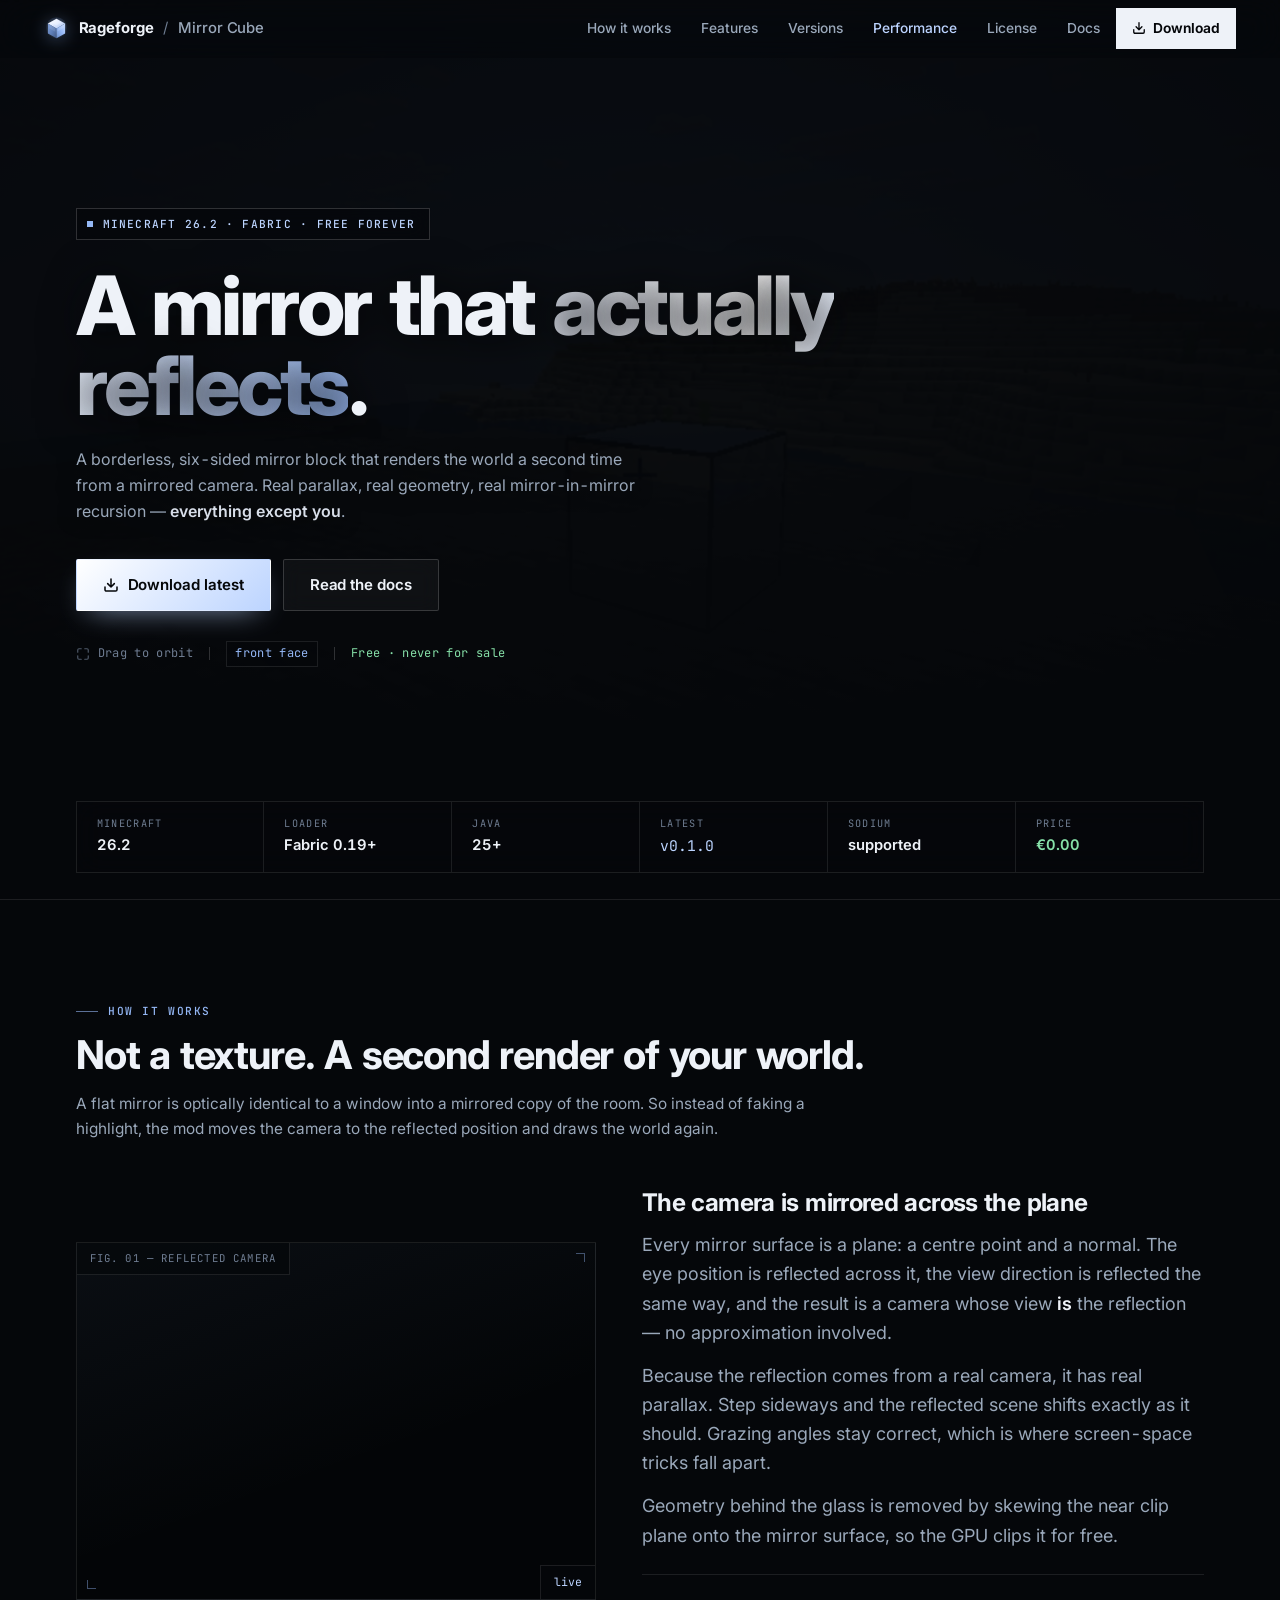
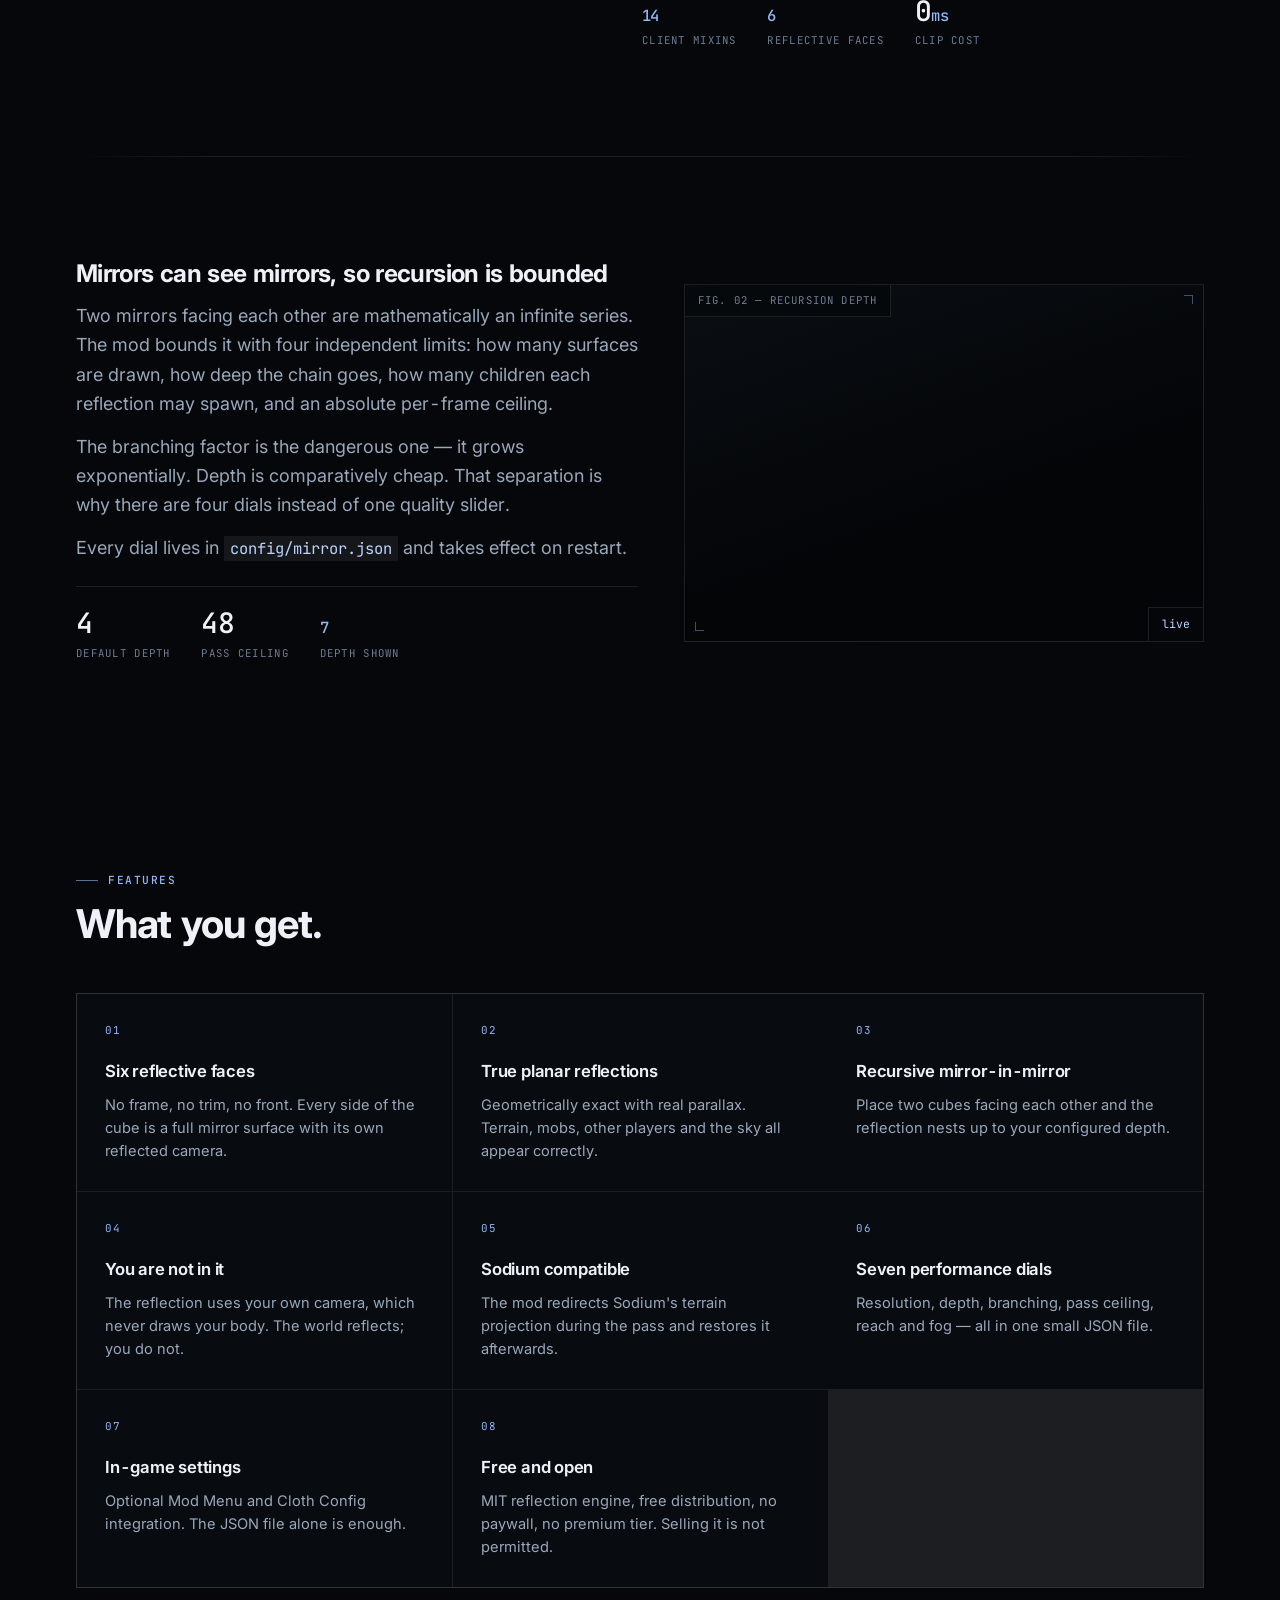
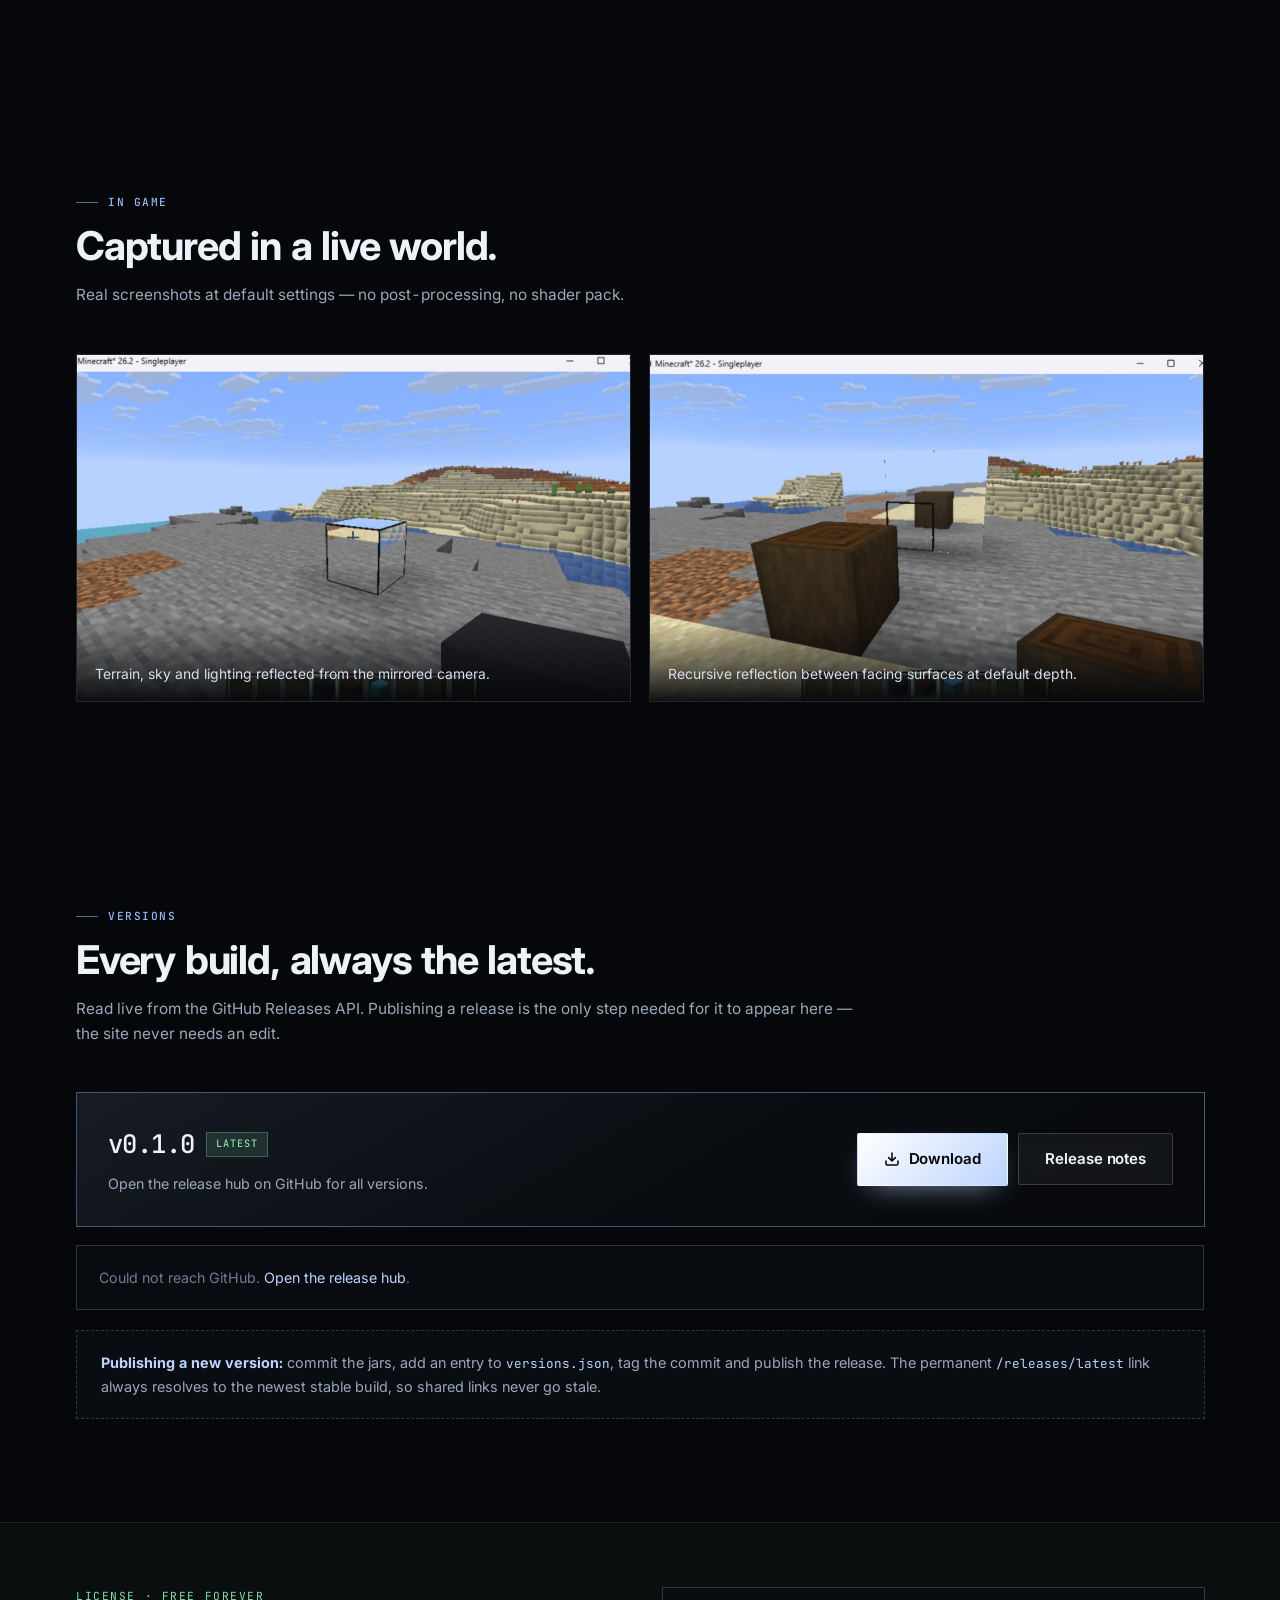
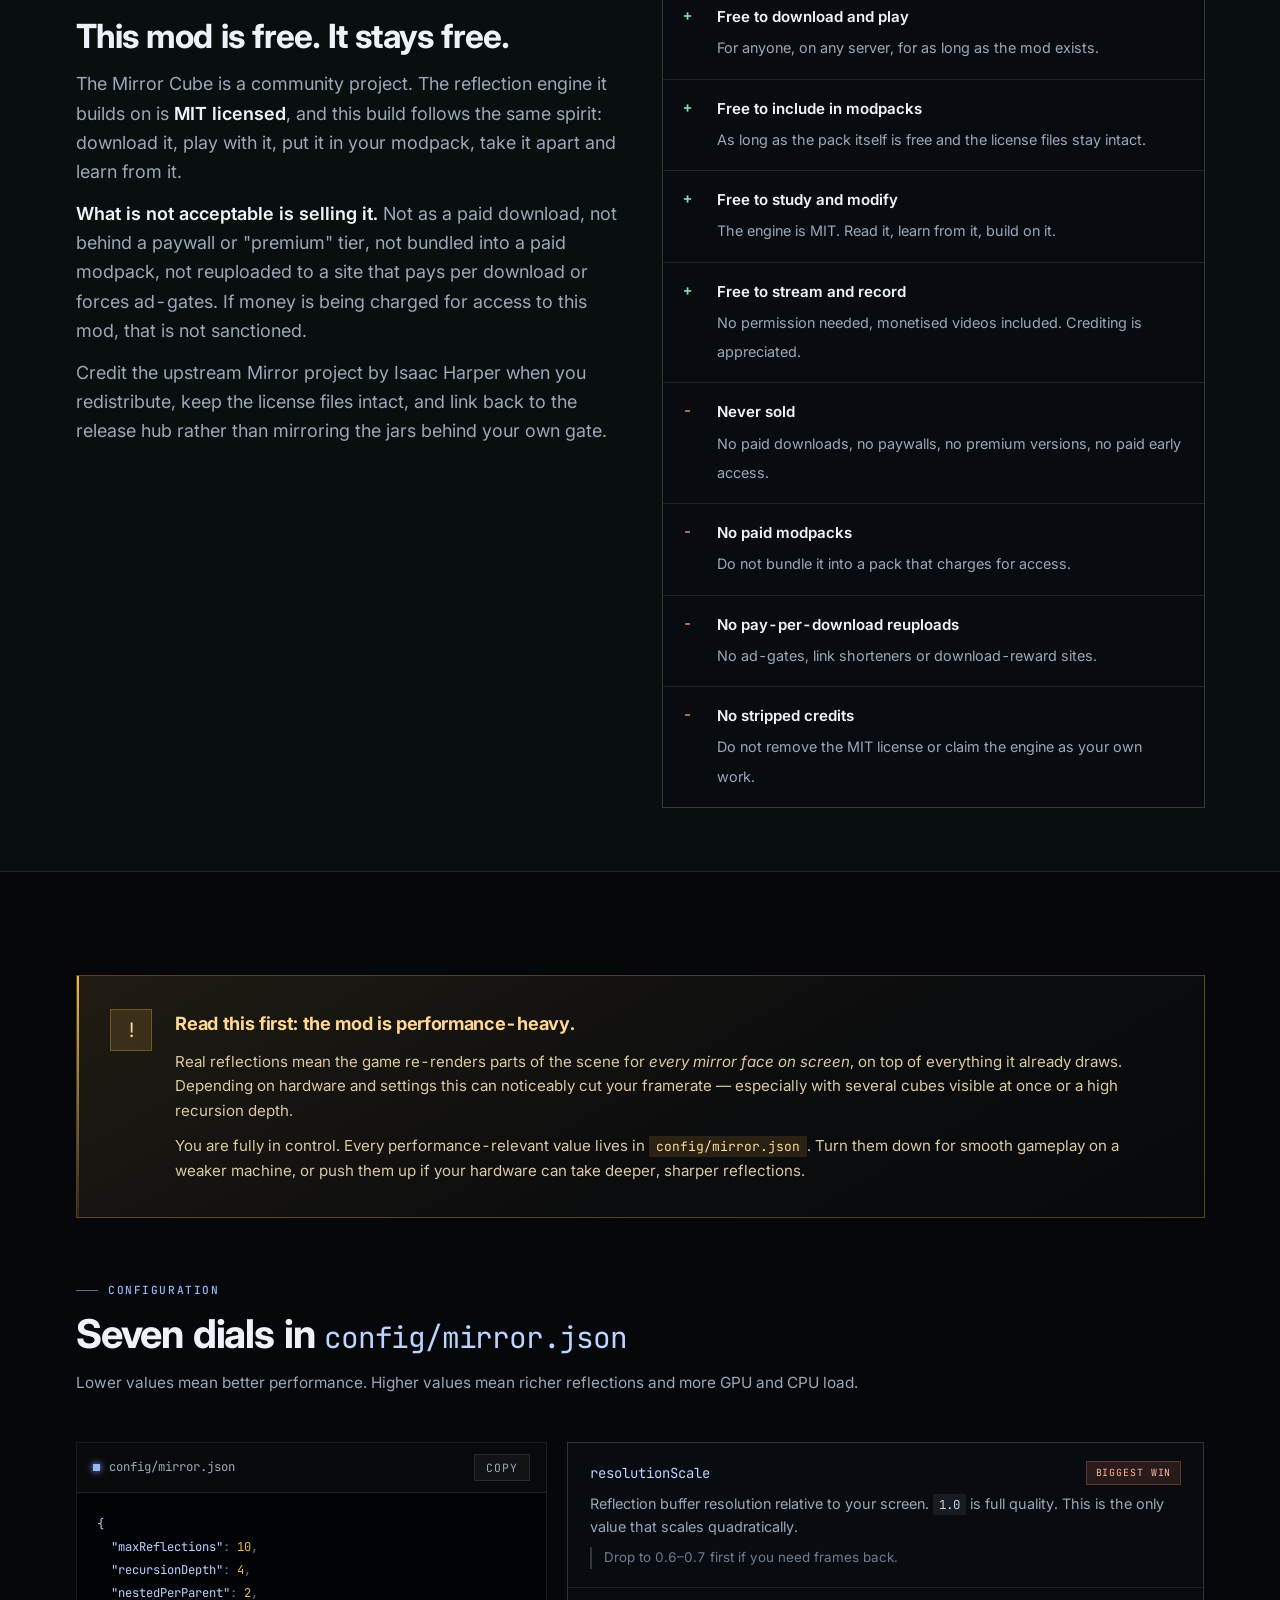
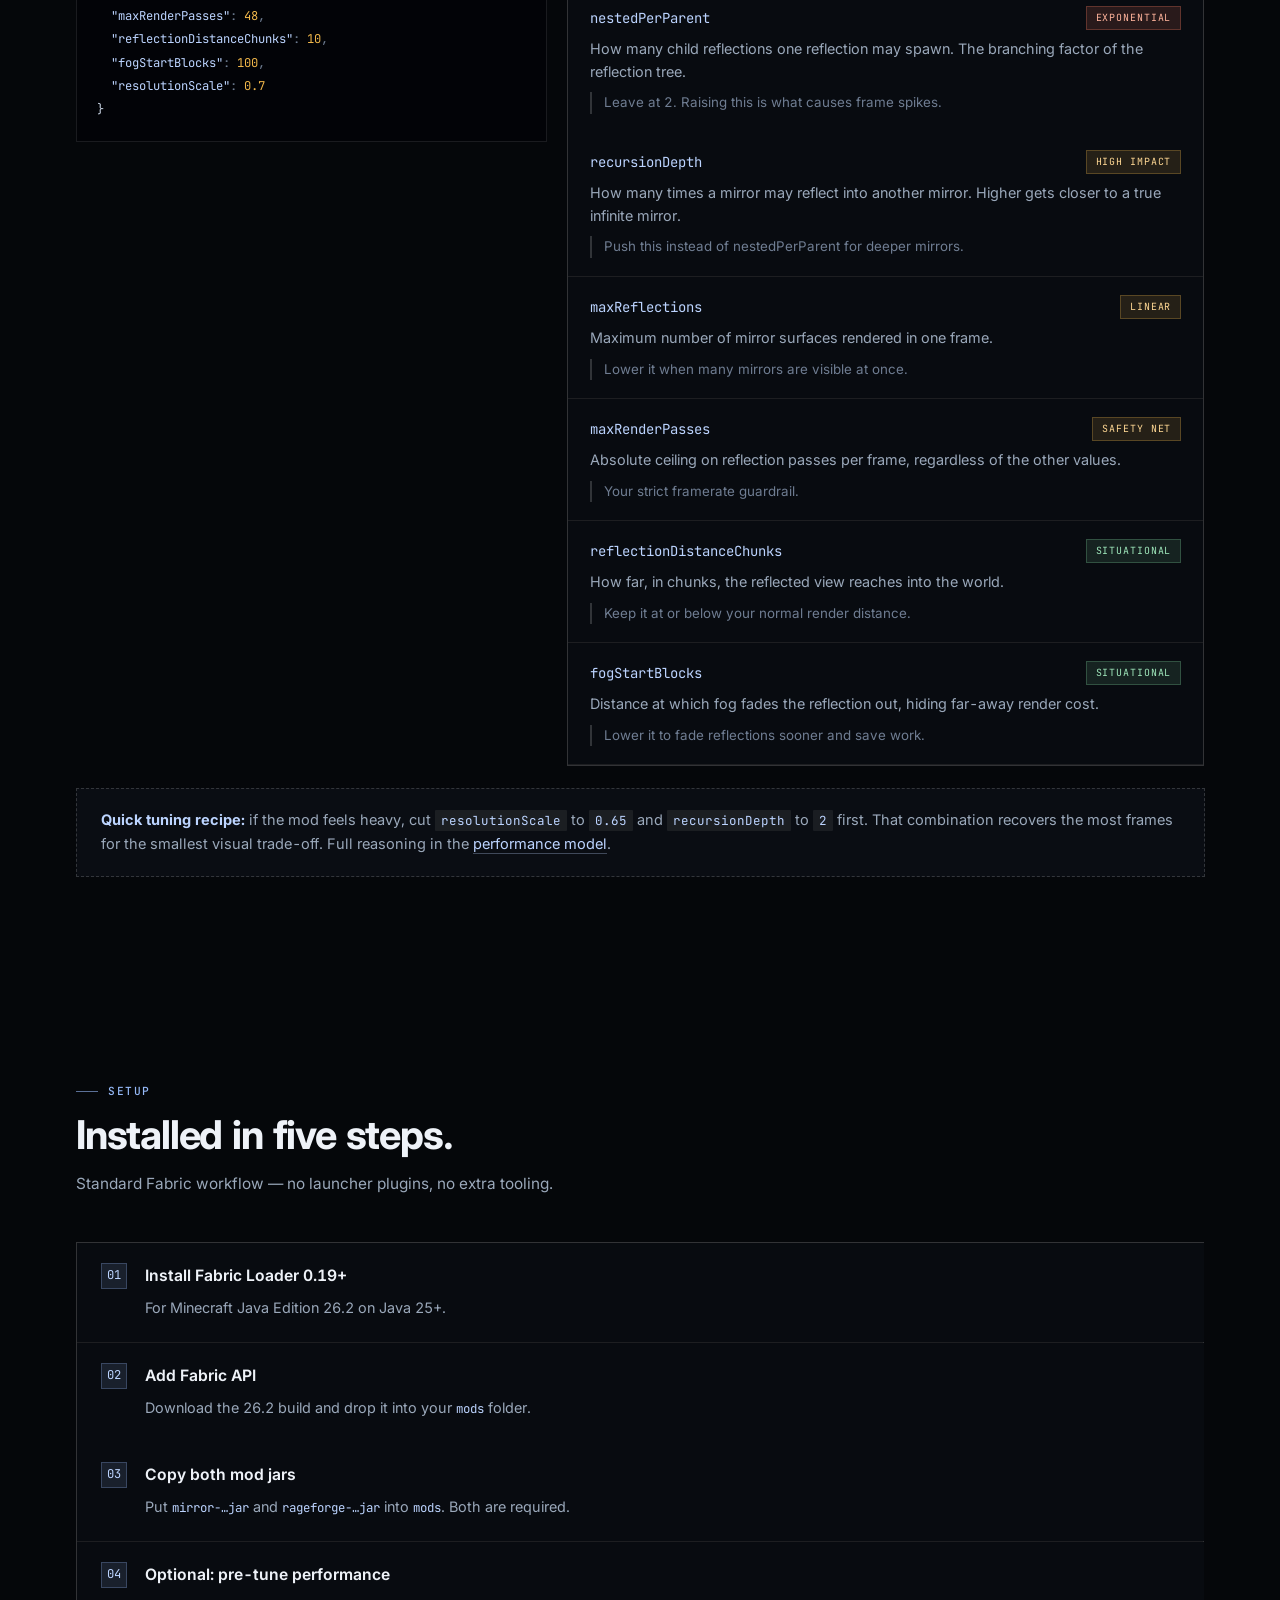
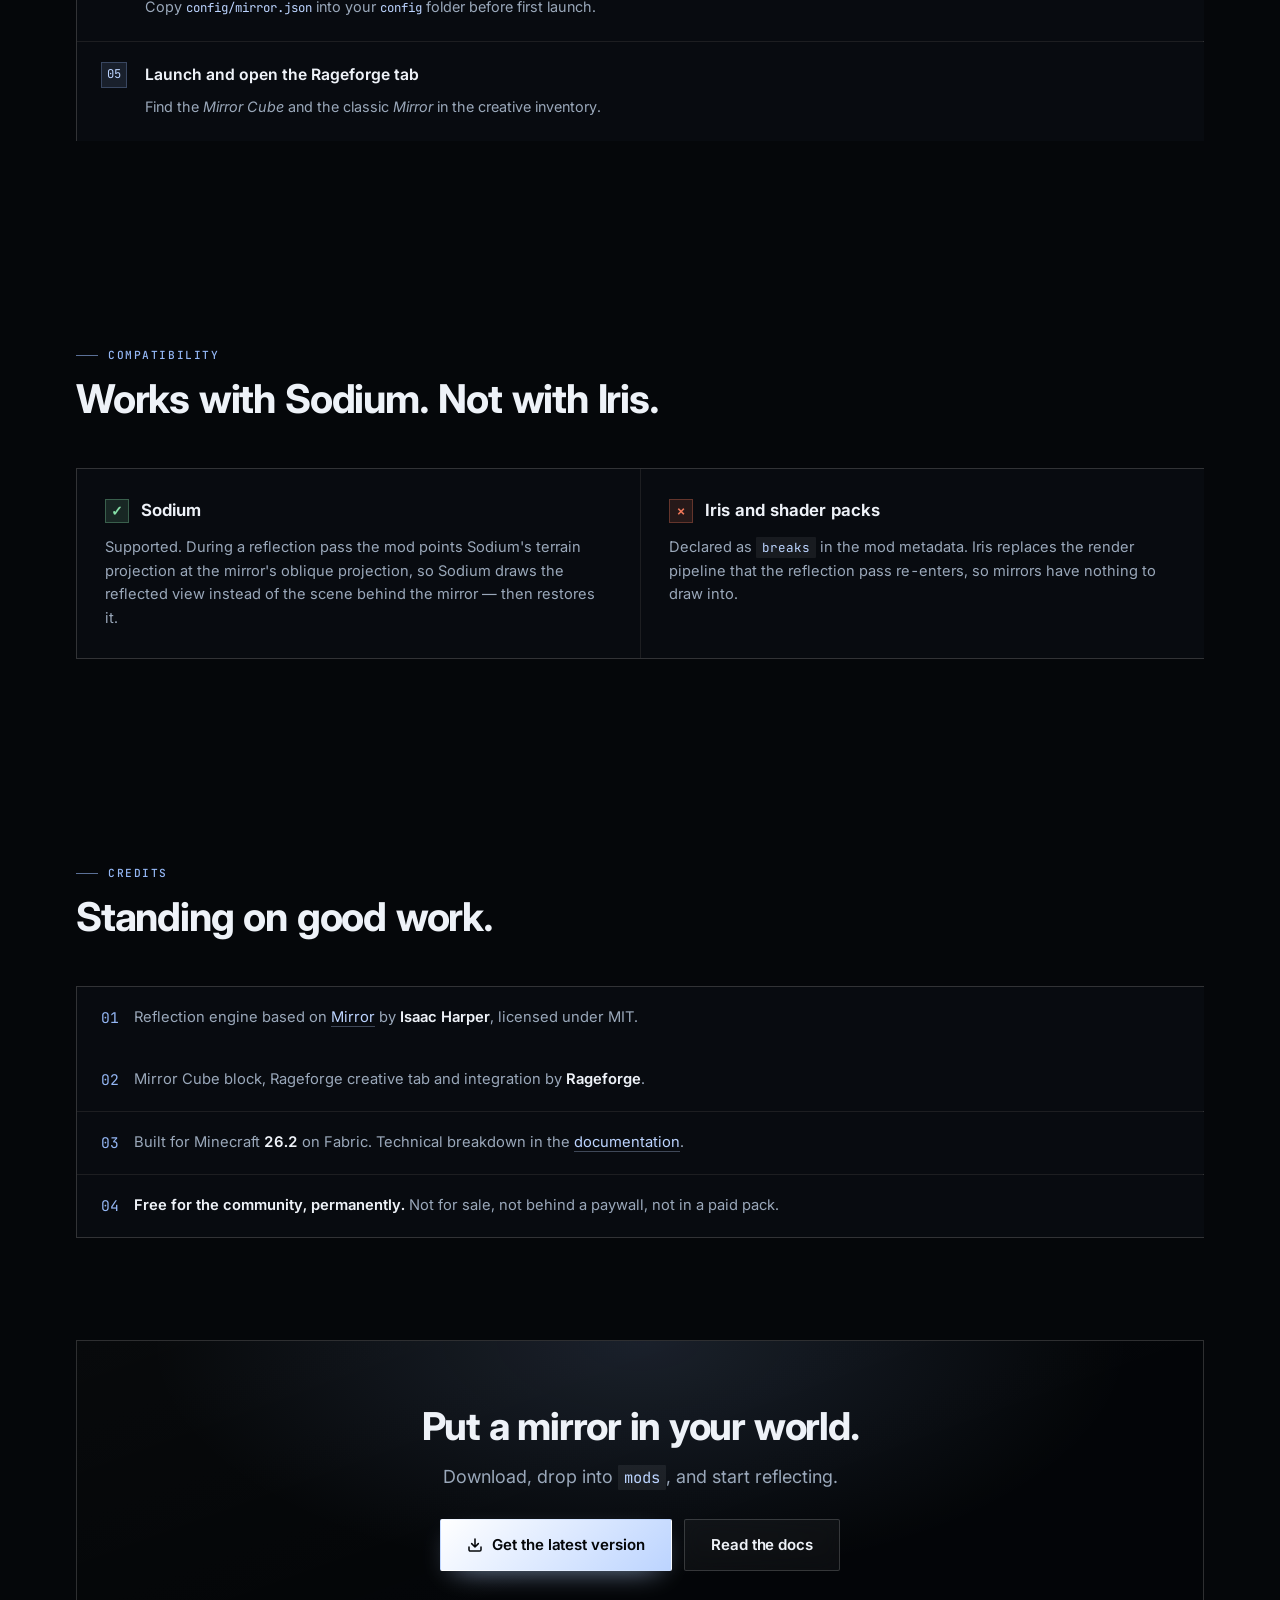
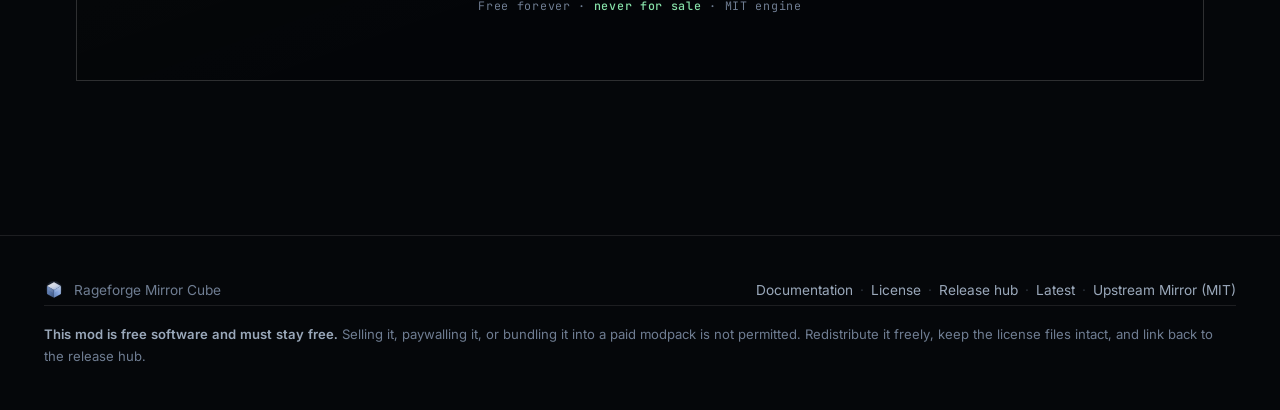
==== commit 5c022f94: "Lower default resolutionScale to 0.7 for a meaningful, quadratic performance win" ====
--- a/index.html
+++ b/index.html
@@ -1240,7 +1240,7 @@
   <span class="k">"maxRenderPasses"</span><span class="p">:</span> <span class="n">48</span><span class="p">,</span>
   <span class="k">"reflectionDistanceChunks"</span><span class="p">:</span> <span class="n">10</span><span class="p">,</span>
   <span class="k">"fogStartBlocks"</span><span class="p">:</span> <span class="n">100</span><span class="p">,</span>
-  <span class="k">"resolutionScale"</span><span class="p">:</span> <span class="n">0.85</span>
+  <span class="k">"resolutionScale"</span><span class="p">:</span> <span class="n">0.7</span>
 }</pre>
       </div>
 
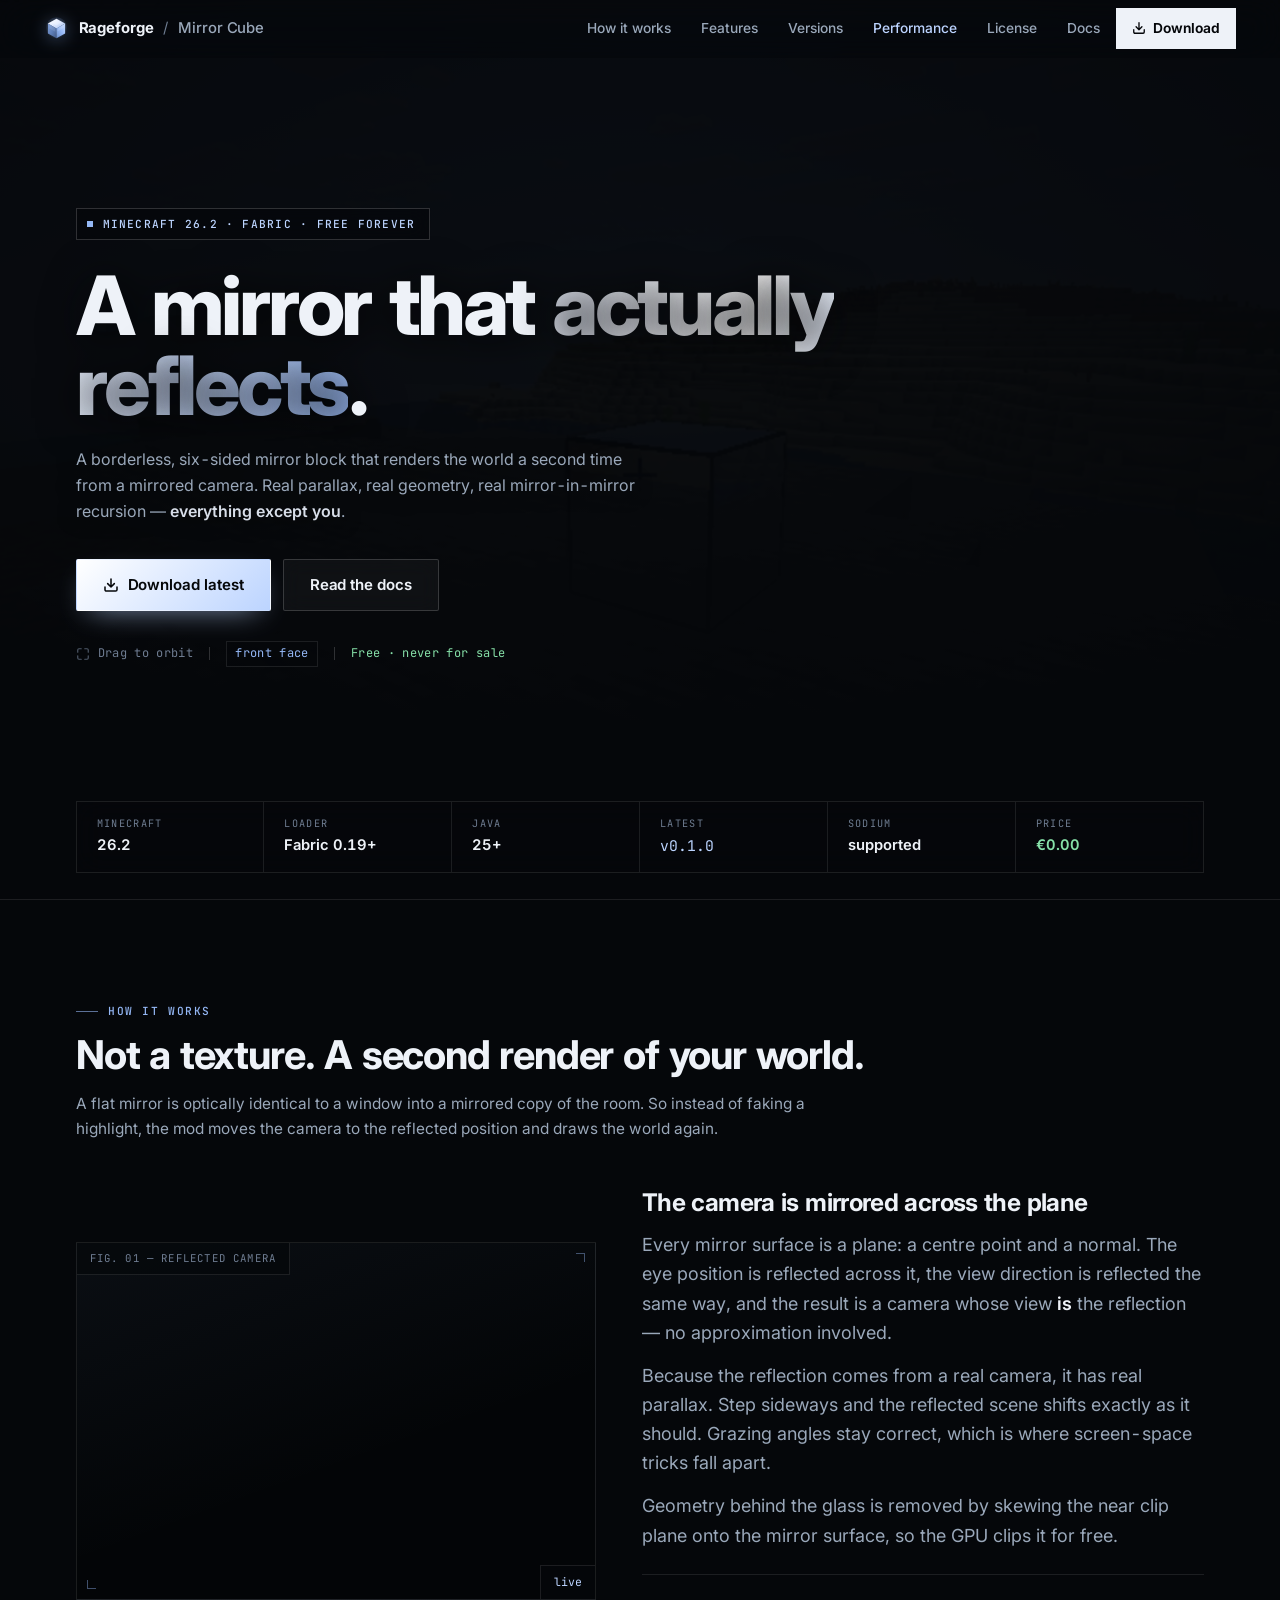
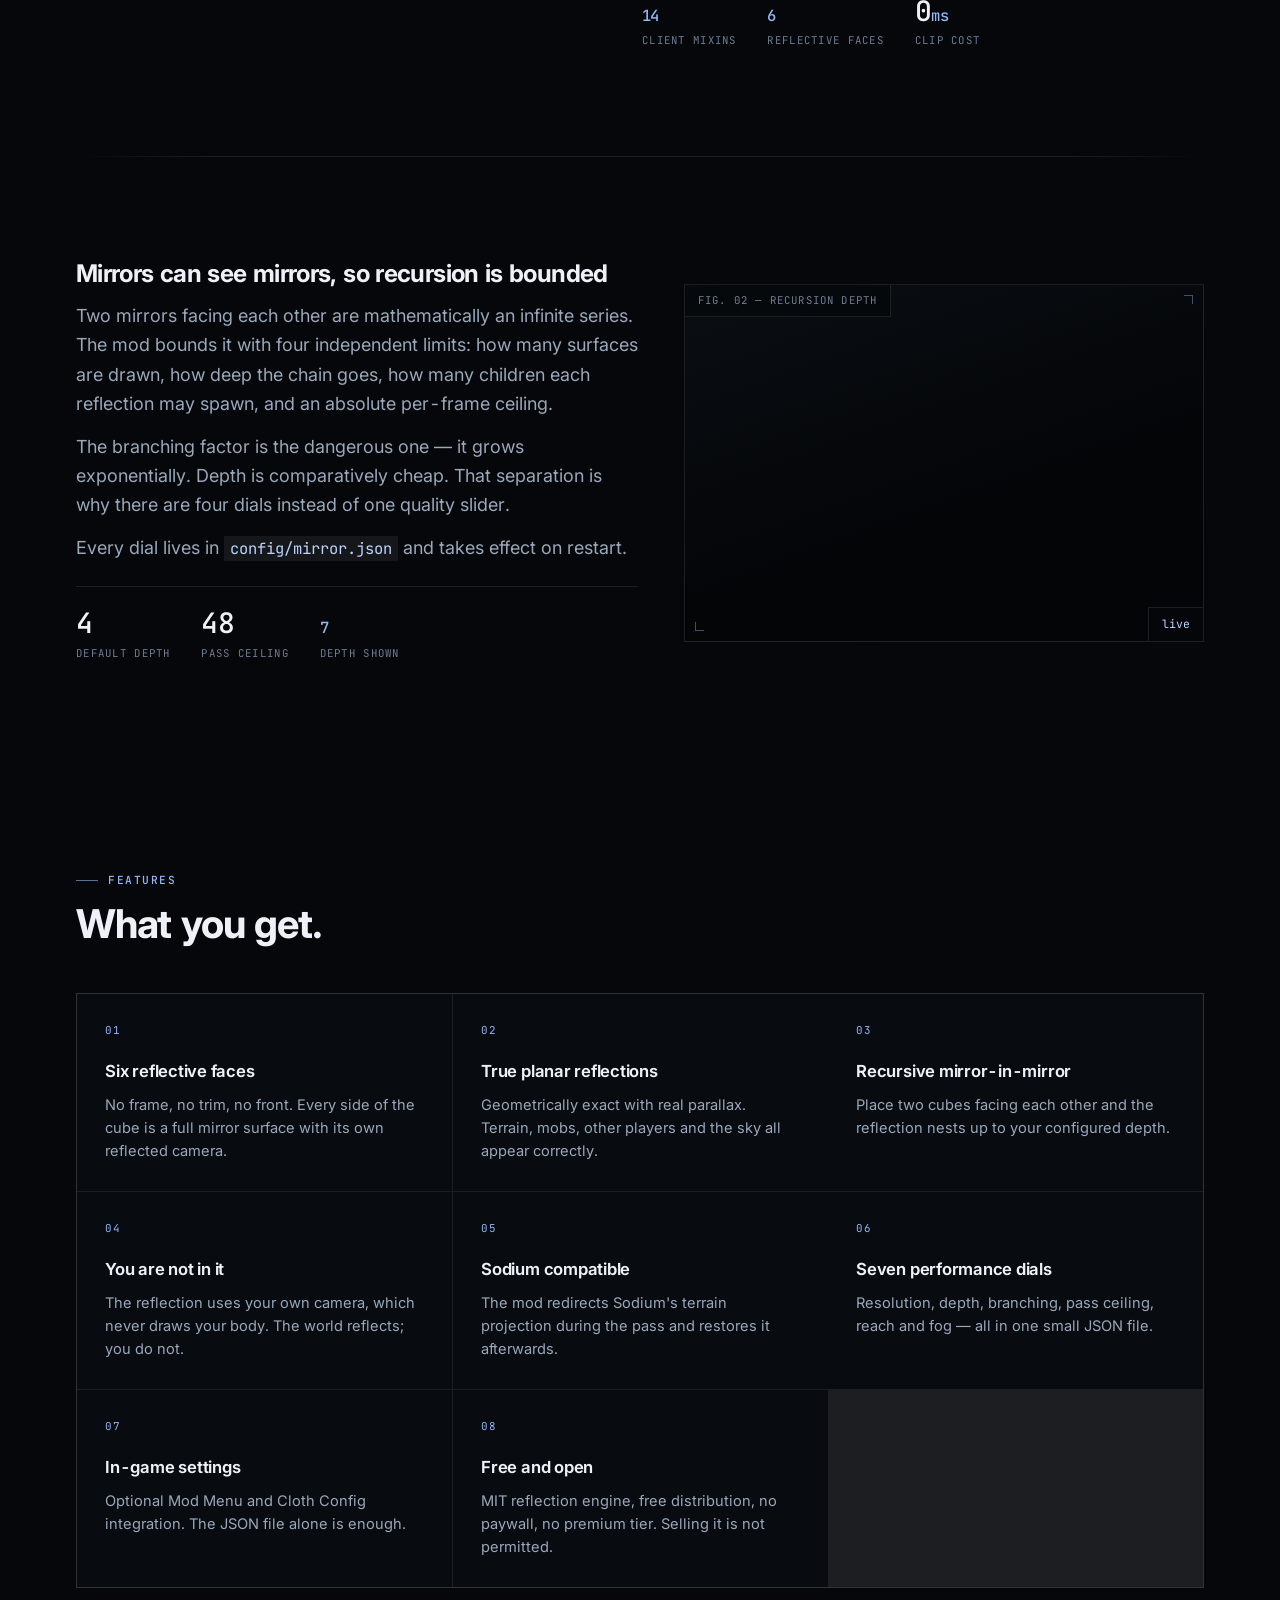
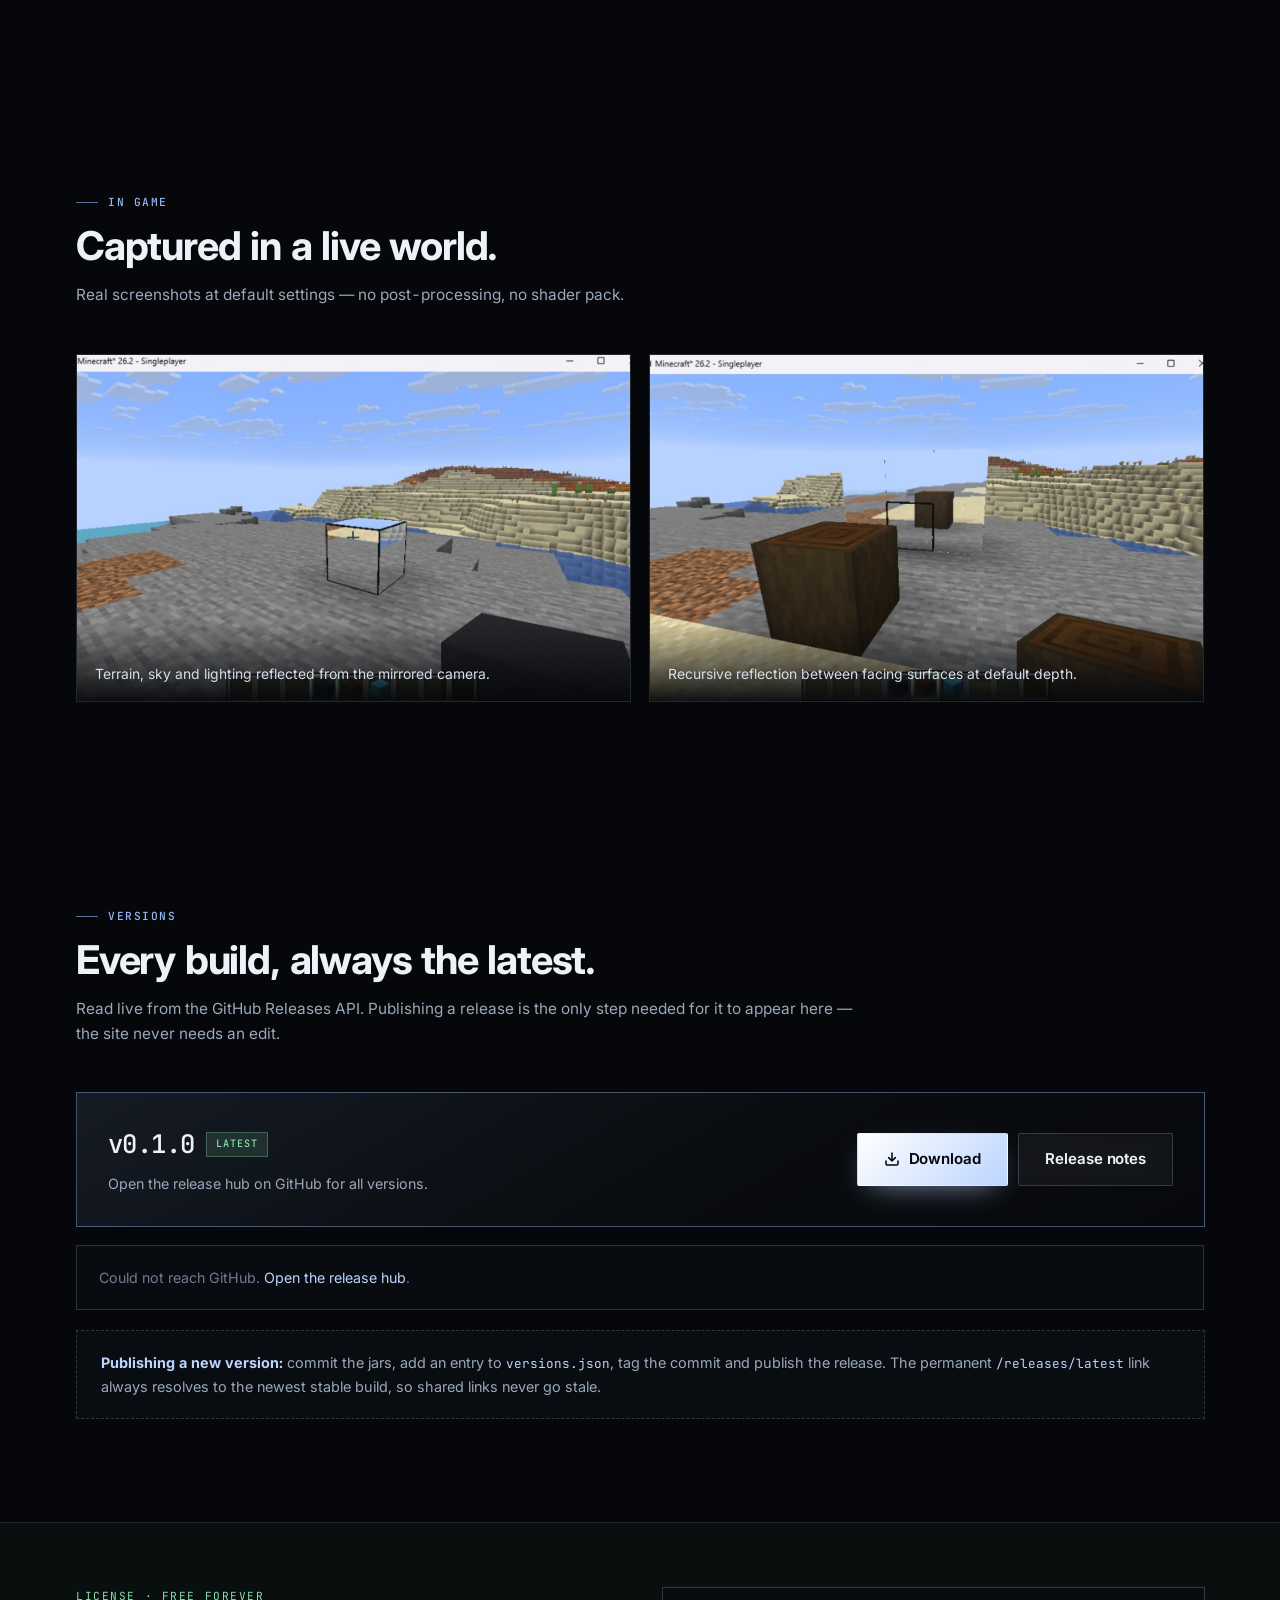
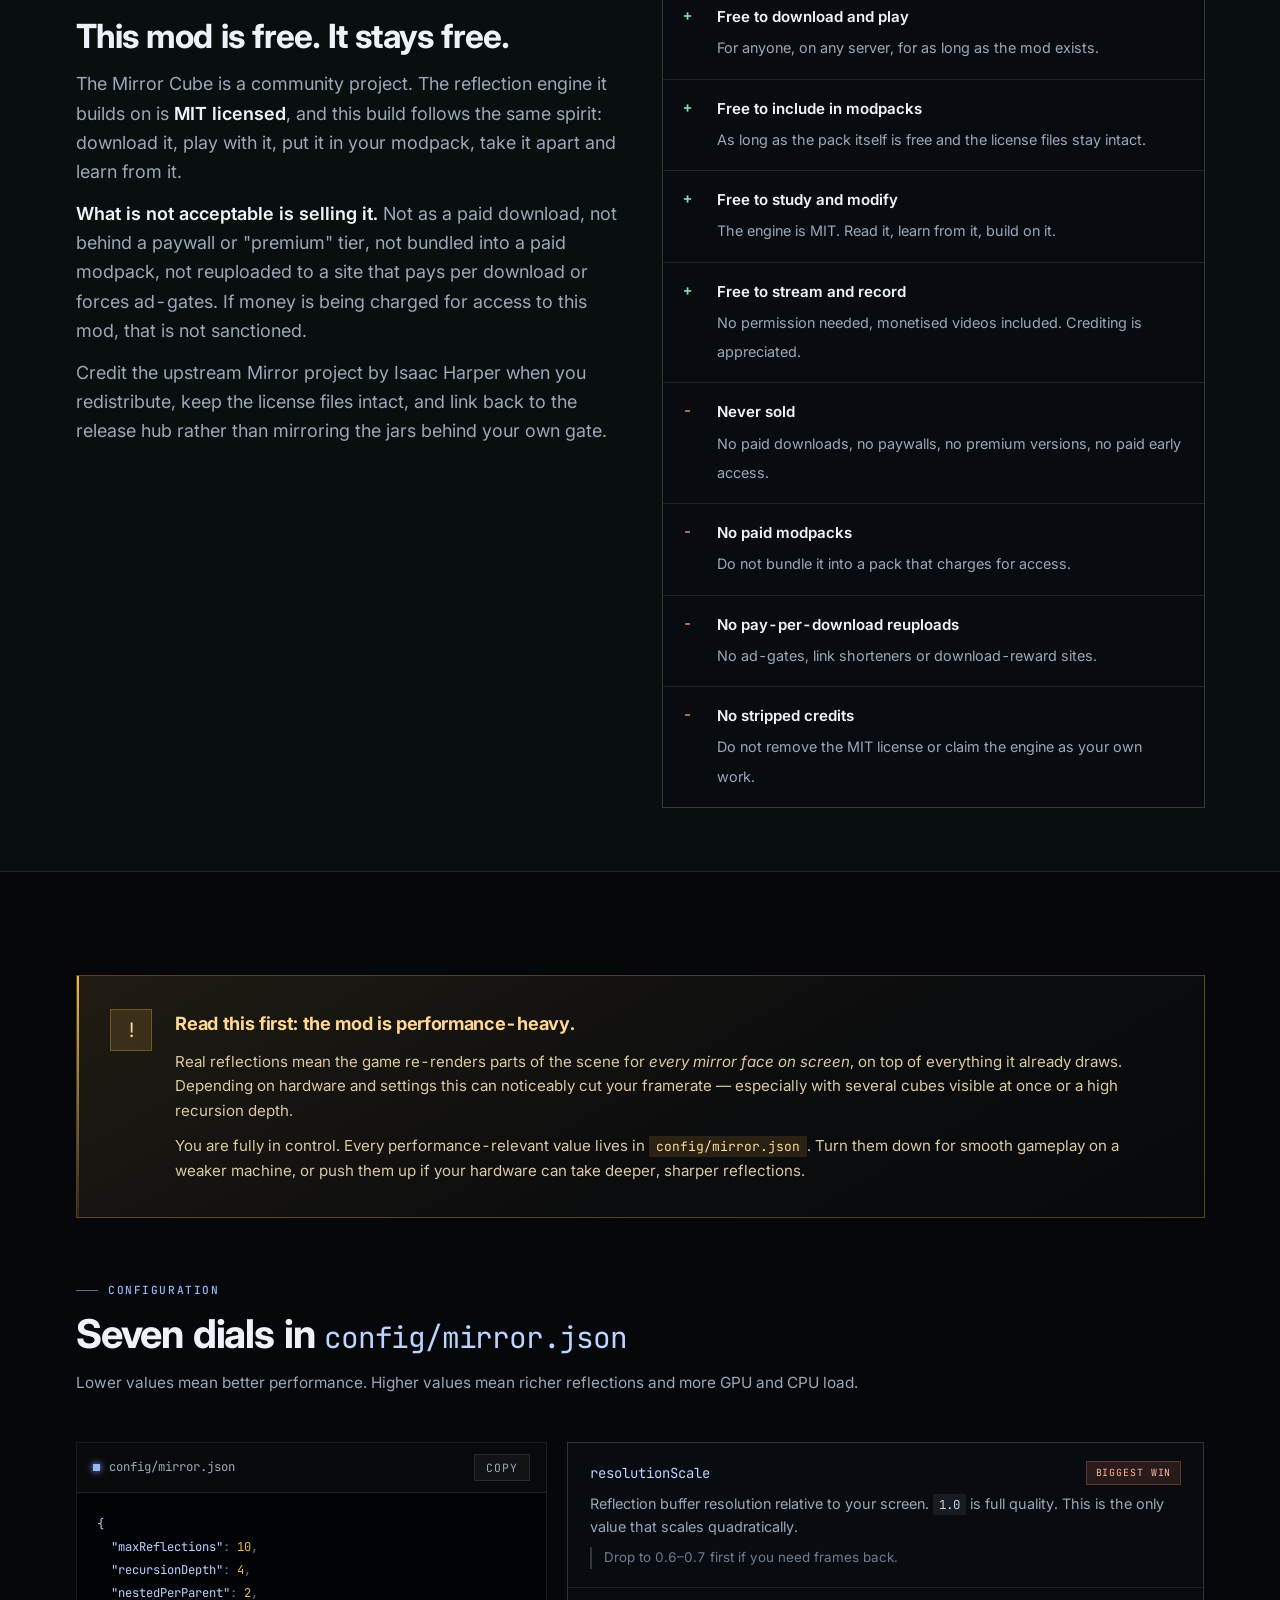
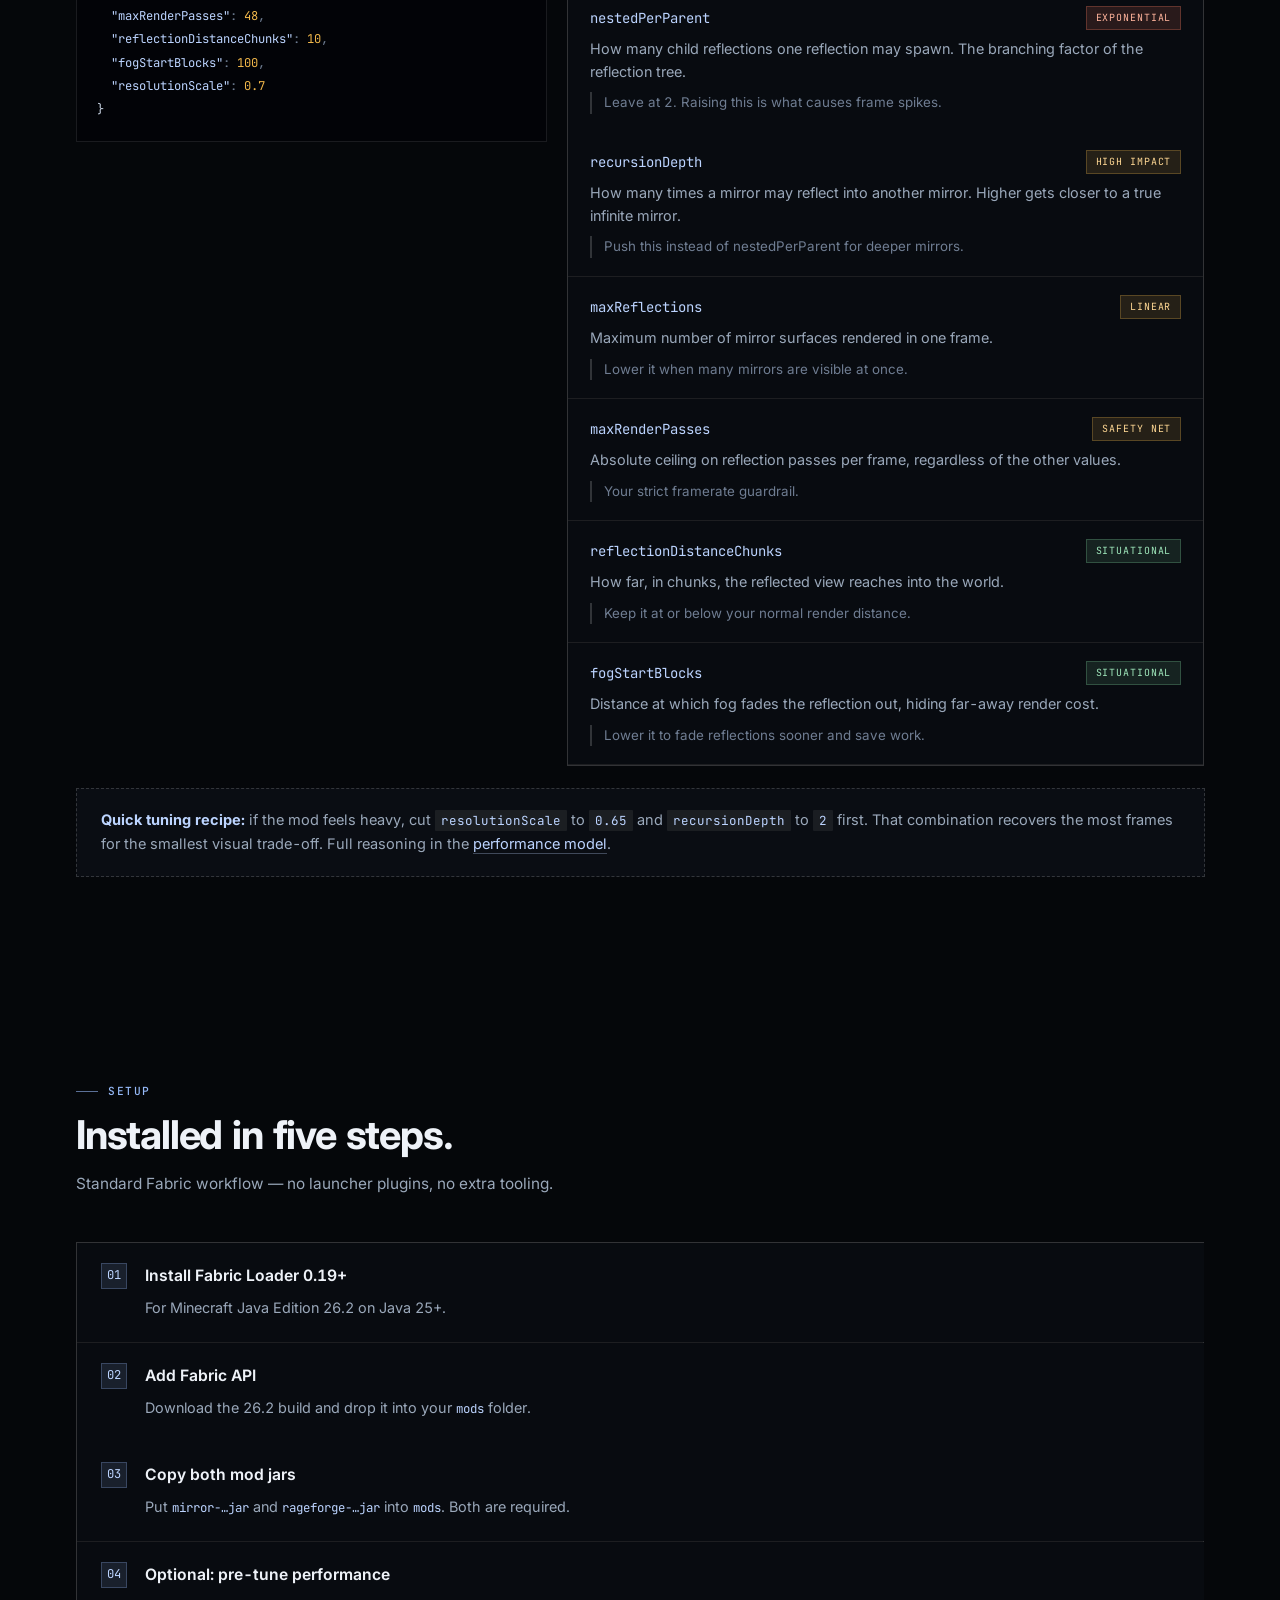
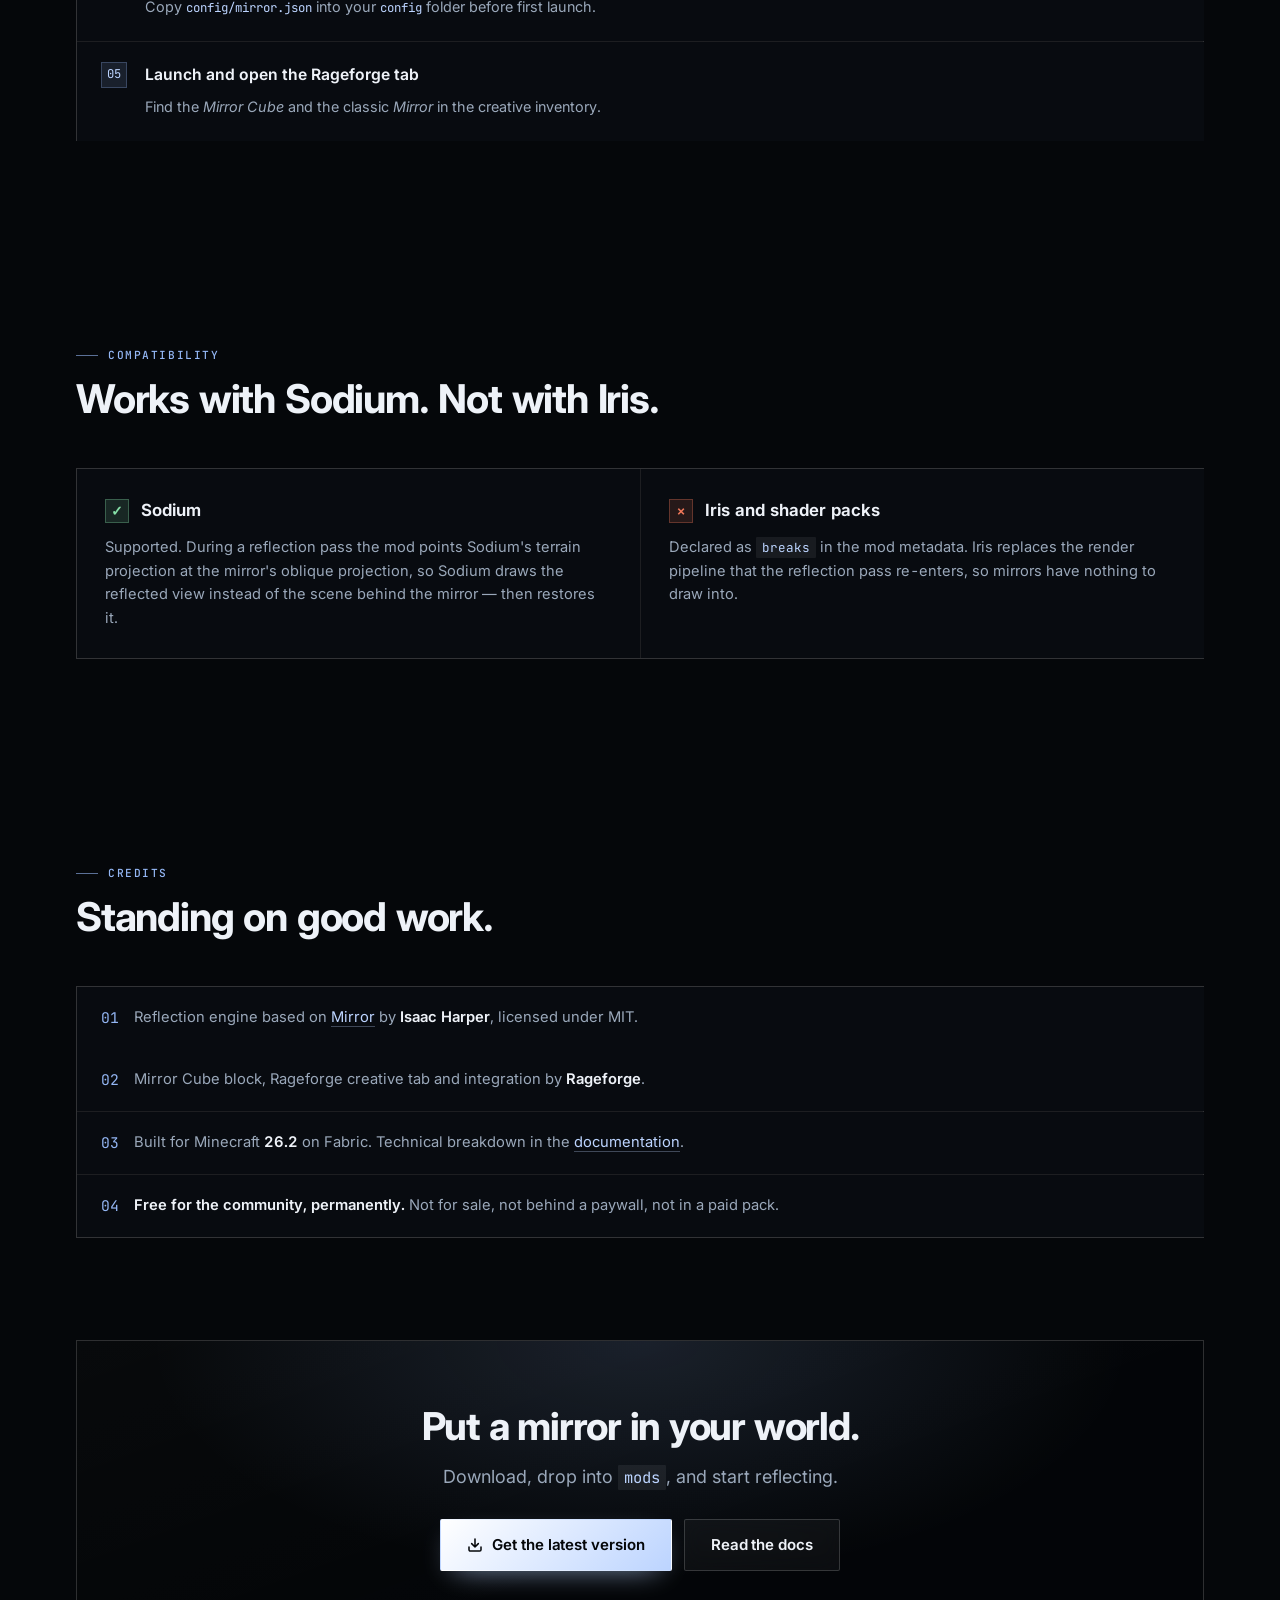
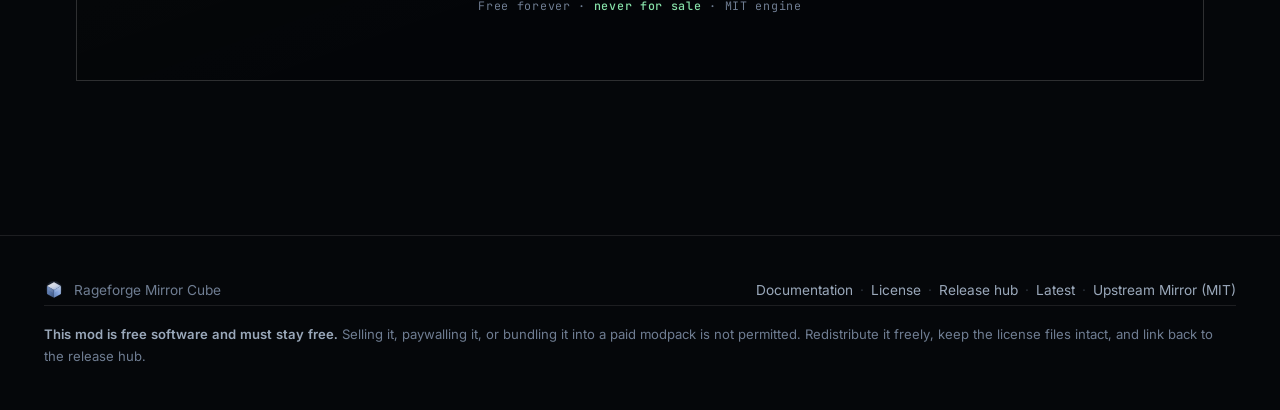
==== commit 6ee0cc31: "Fix release-hub repository reference (was pointing at a non-existent repo name)" ====
--- a/index.html
+++ b/index.html
@@ -866,7 +866,7 @@
       <a href="#performance">Performance</a>
       <a href="#license">License</a>
       <a href="docs.html">Docs</a>
-      <a class="nav-cta" href="https://github.com/TheRealDevCH/Rageforge-Spiegelwuerfel/releases/latest">
+      <a class="nav-cta" href="https://github.com/TheRealDevCH/Repotome_Rageforge_initials/releases/latest">
         <svg viewBox="0 0 24 24" fill="none" stroke="currentColor" stroke-width="2.3" stroke-linecap="round" stroke-linejoin="round"><path d="M21 15v4a2 2 0 01-2 2H5a2 2 0 01-2-2v-4M7 10l5 5 5-5M12 15V3"/></svg>
         Download
       </a>
@@ -890,7 +890,7 @@
         Real parallax, real geometry, real mirror-in-mirror recursion — <strong>everything except you</strong>.
       </p>
       <div class="cta-row">
-        <a class="btn btn-primary" href="https://github.com/TheRealDevCH/Rageforge-Spiegelwuerfel/releases/latest">
+        <a class="btn btn-primary" href="https://github.com/TheRealDevCH/Repotome_Rageforge_initials/releases/latest">
           <svg viewBox="0 0 24 24" fill="none" stroke="currentColor" stroke-width="2.3" stroke-linecap="round" stroke-linejoin="round"><path d="M21 15v4a2 2 0 01-2 2H5a2 2 0 01-2-2v-4M7 10l5 5 5-5M12 15V3"/></svg>
           Download latest
         </a>
@@ -1102,11 +1102,11 @@
         <span class="sub" id="dl-sub">Loading release data from GitHub…</span>
       </div>
       <div class="acts">
-        <a class="btn btn-primary" id="dl-main" href="https://github.com/TheRealDevCH/Rageforge-Spiegelwuerfel/releases/latest">
+        <a class="btn btn-primary" id="dl-main" href="https://github.com/TheRealDevCH/Repotome_Rageforge_initials/releases/latest">
           <svg viewBox="0 0 24 24" fill="none" stroke="currentColor" stroke-width="2.3" stroke-linecap="round" stroke-linejoin="round"><path d="M21 15v4a2 2 0 01-2 2H5a2 2 0 01-2-2v-4M7 10l5 5 5-5M12 15V3"/></svg>
           Download
         </a>
-        <a class="btn btn-ghost" id="dl-notes" href="https://github.com/TheRealDevCH/Rageforge-Spiegelwuerfel/releases">Release notes</a>
+        <a class="btn btn-ghost" id="dl-notes" href="https://github.com/TheRealDevCH/Repotome_Rageforge_initials/releases">Release notes</a>
       </div>
     </div>
 
@@ -1376,7 +1376,7 @@
         <h2>Put a mirror in your world.</h2>
         <p>Download, drop into <span class="inline-code">mods</span>, and start reflecting.</p>
         <div class="cta-row">
-          <a class="btn btn-primary" href="https://github.com/TheRealDevCH/Rageforge-Spiegelwuerfel/releases/latest">
+          <a class="btn btn-primary" href="https://github.com/TheRealDevCH/Repotome_Rageforge_initials/releases/latest">
             <svg viewBox="0 0 24 24" fill="none" stroke="currentColor" stroke-width="2.3" stroke-linecap="round" stroke-linejoin="round"><path d="M21 15v4a2 2 0 01-2 2H5a2 2 0 01-2-2v-4M7 10l5 5 5-5M12 15V3"/></svg>
             Get the latest version
           </a>
@@ -1398,8 +1398,8 @@
     <div class="foot-links">
       <a href="docs.html">Documentation</a><span class="dot">·</span>
       <a href="#license">License</a><span class="dot">·</span>
-      <a href="https://github.com/TheRealDevCH/Rageforge-Spiegelwuerfel">Release hub</a><span class="dot">·</span>
-      <a href="https://github.com/TheRealDevCH/Rageforge-Spiegelwuerfel/releases/latest">Latest</a><span class="dot">·</span>
+      <a href="https://github.com/TheRealDevCH/Repotome_Rageforge_initials">Release hub</a><span class="dot">·</span>
+      <a href="https://github.com/TheRealDevCH/Repotome_Rageforge_initials/releases/latest">Latest</a><span class="dot">·</span>
       <a href="https://github.com/Isaac-Harper/mirror" target="_blank" rel="noopener">Upstream Mirror (MIT)</a>
     </div>
   </div>
@@ -1461,7 +1461,7 @@
     });
   });
 
-  const HUB = 'TheRealDevCH/Rageforge-Spiegelwuerfel';
+  const HUB = 'TheRealDevCH/Repotome_Rageforge_initials';
   const HUB_URL = 'https://github.com/' + HUB;
 
   const fmtDate = (iso) => {
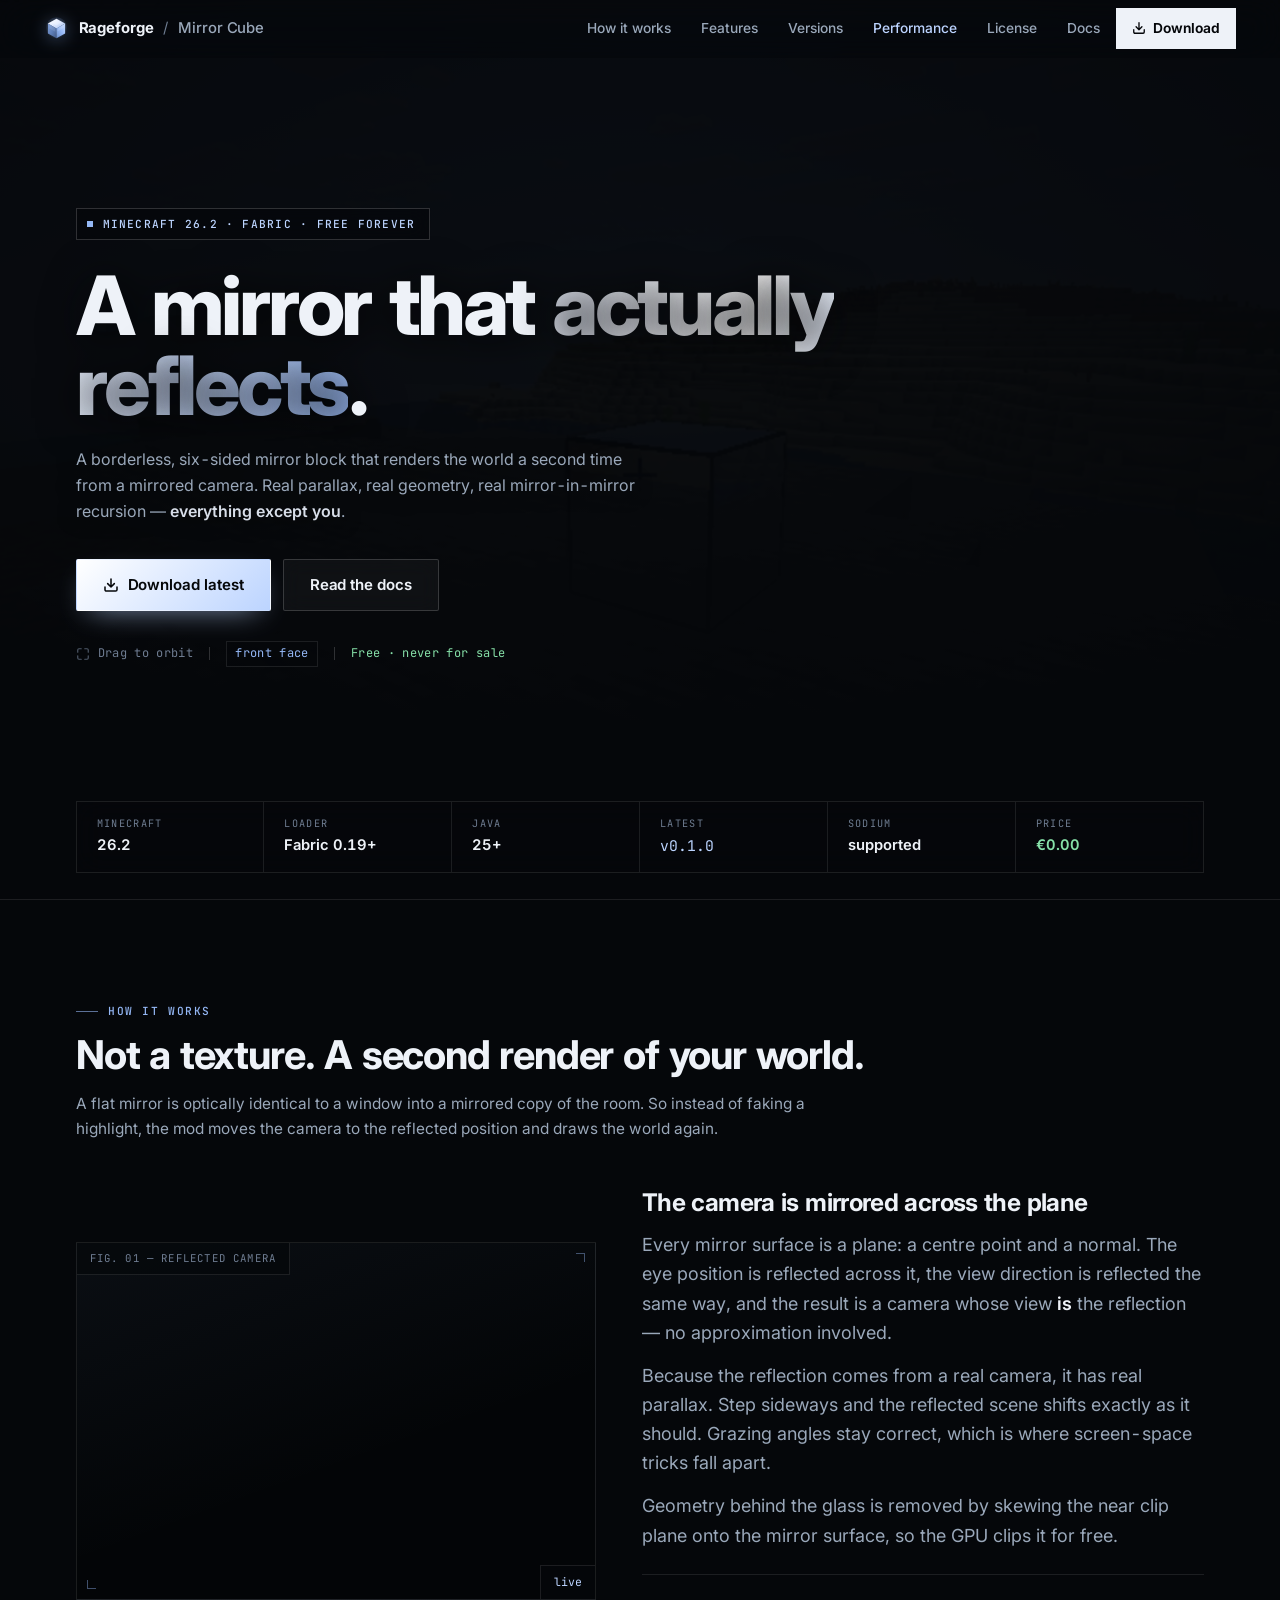
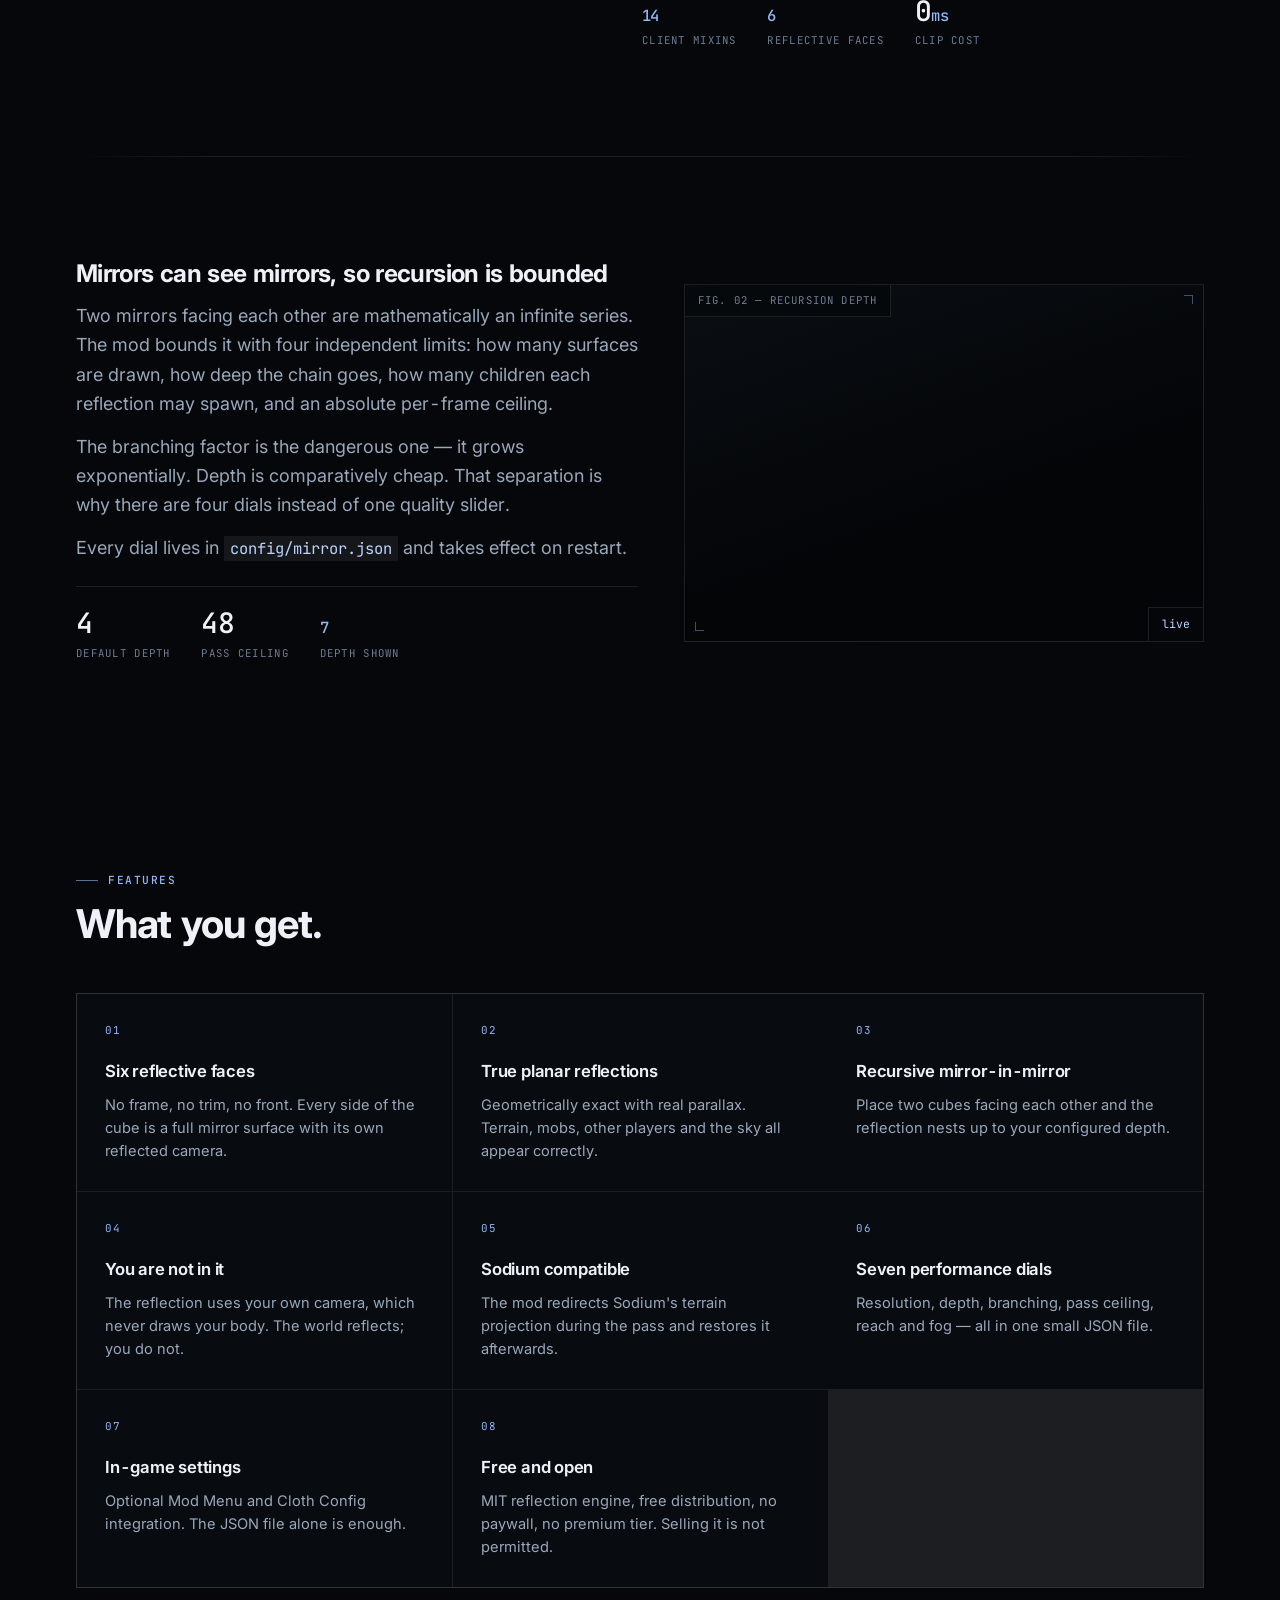
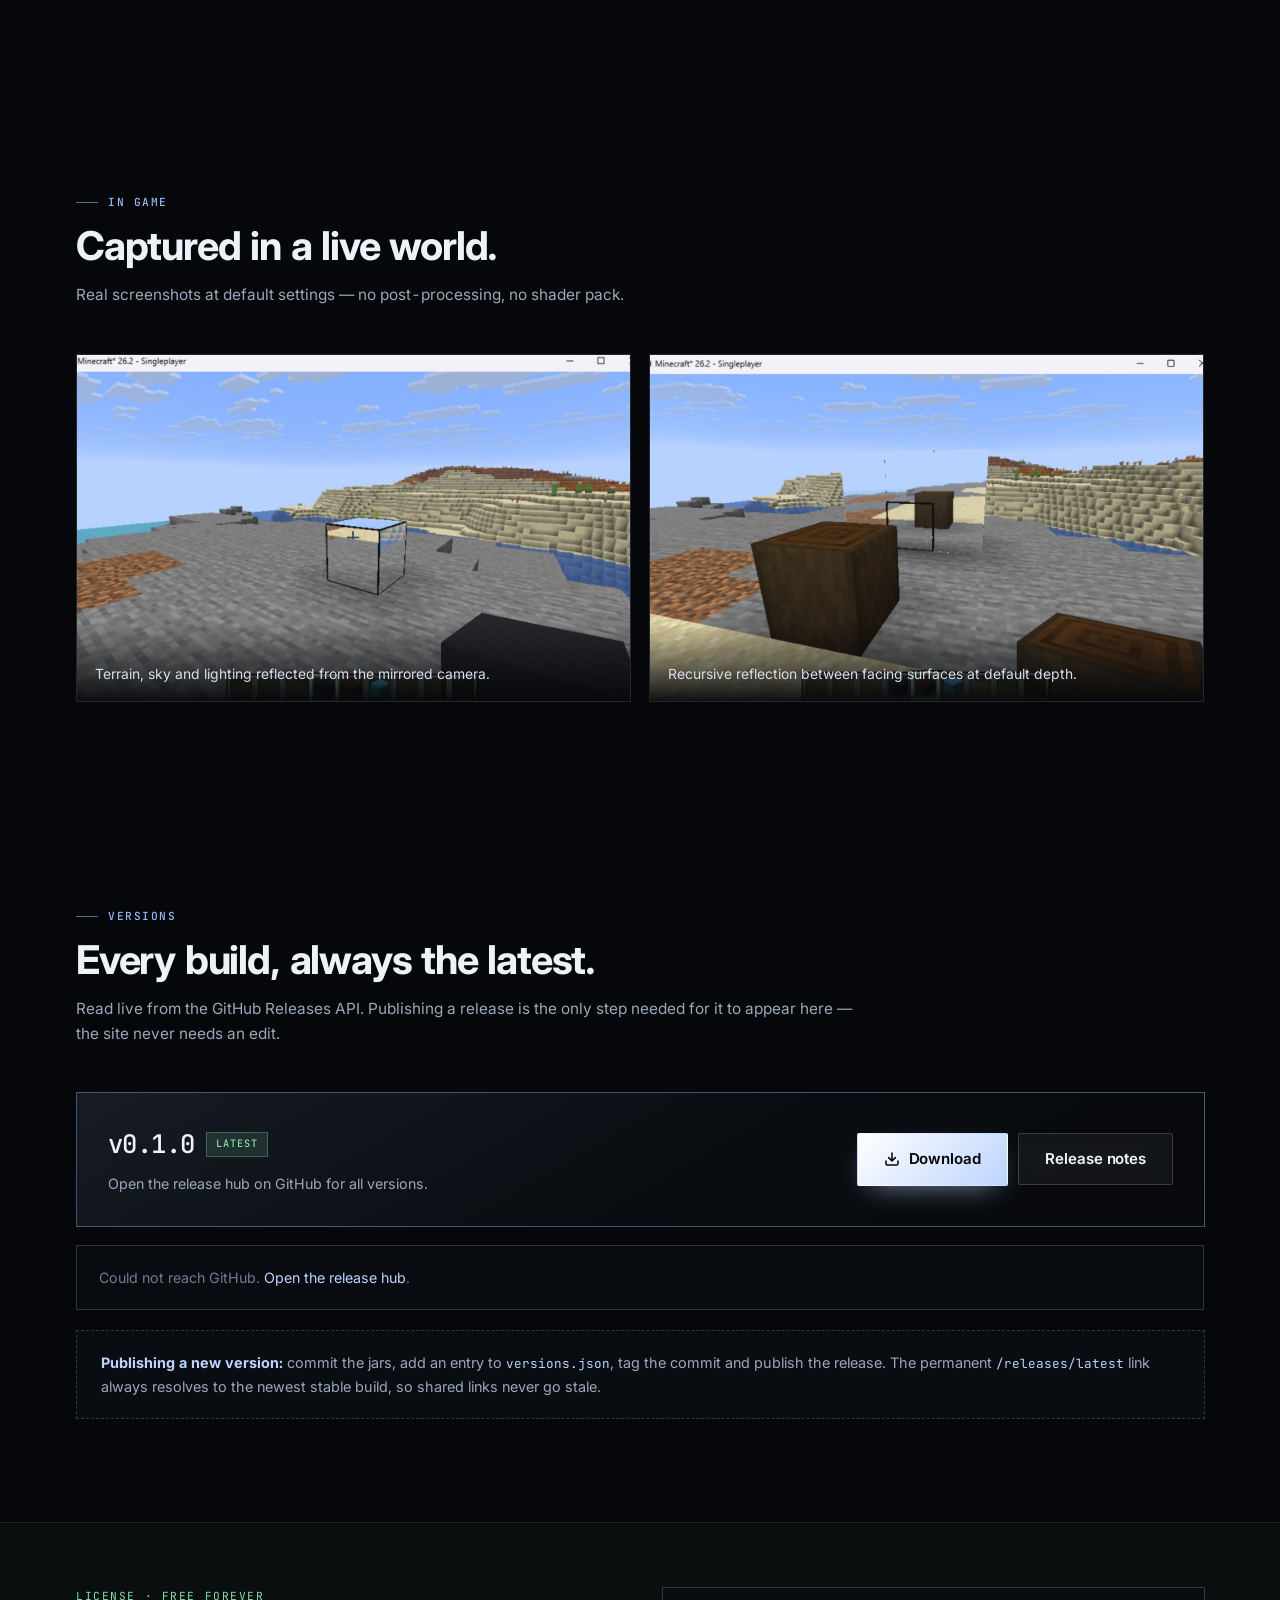
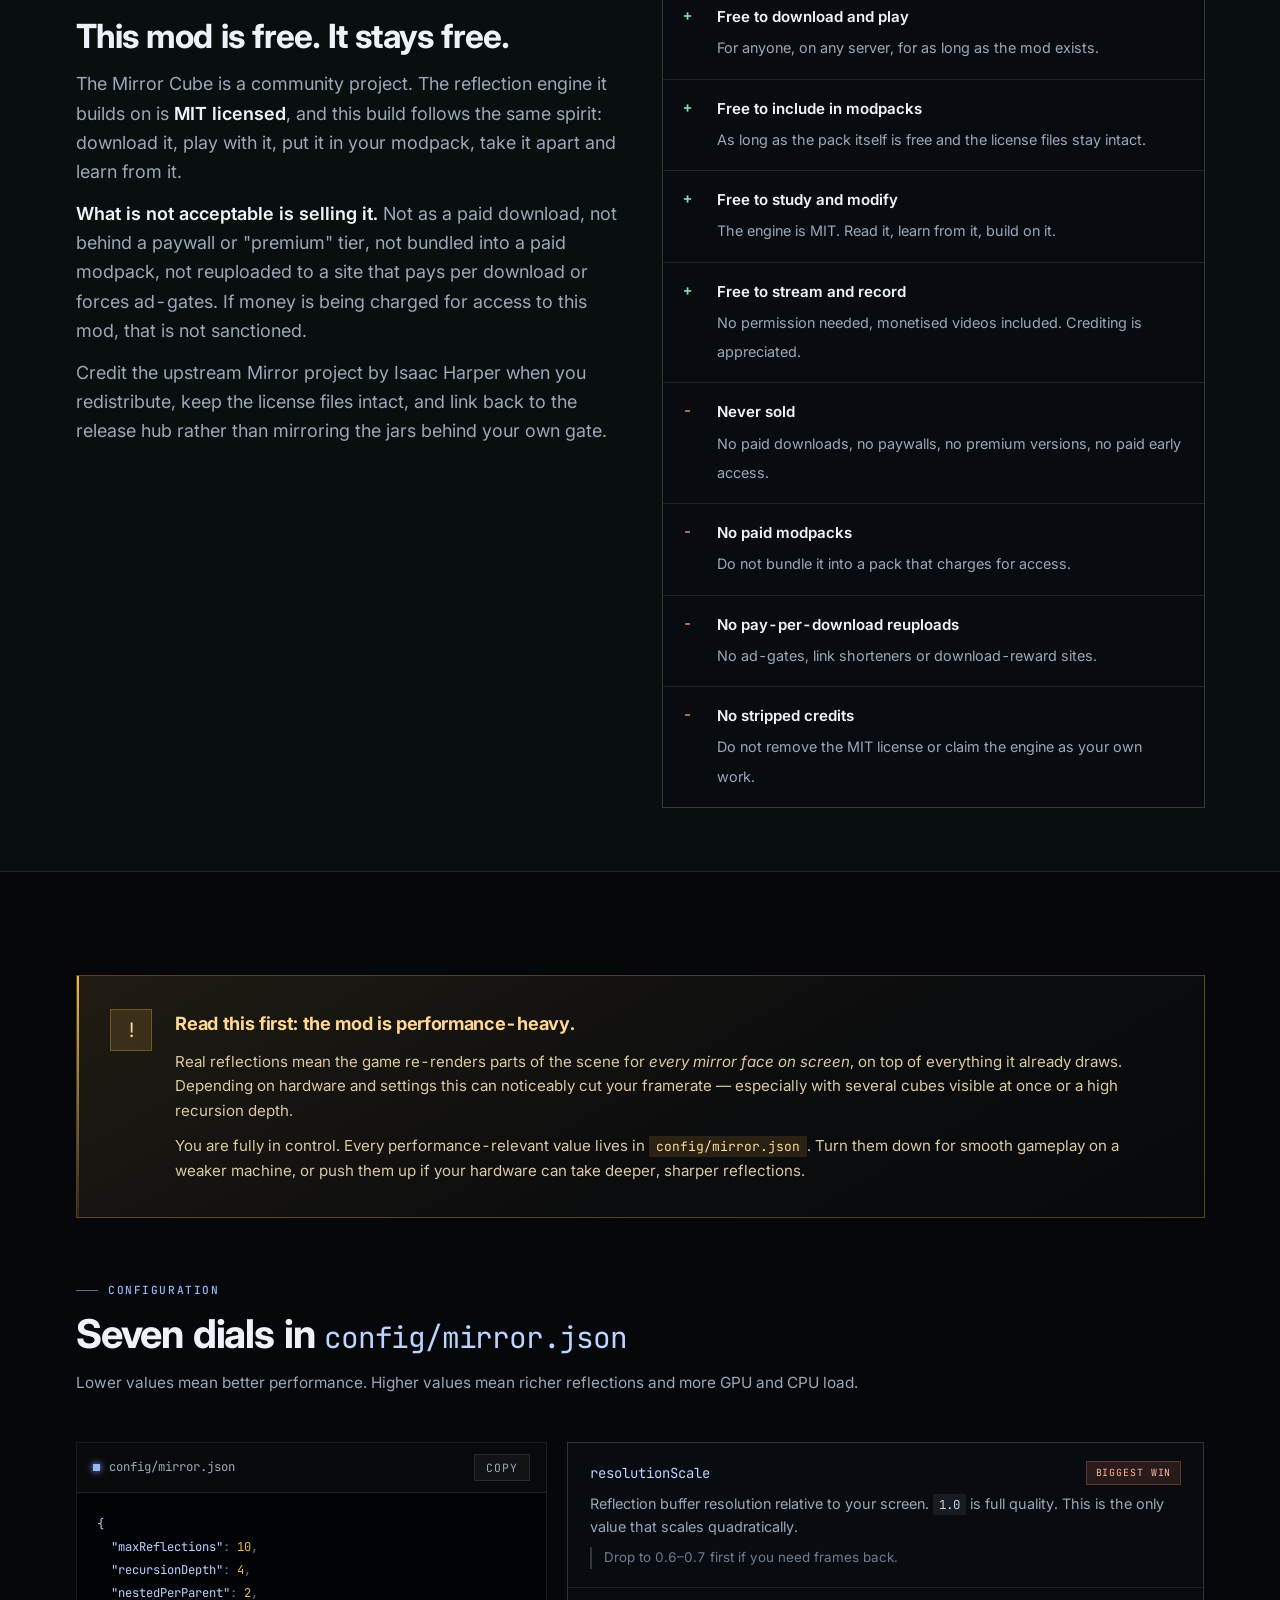
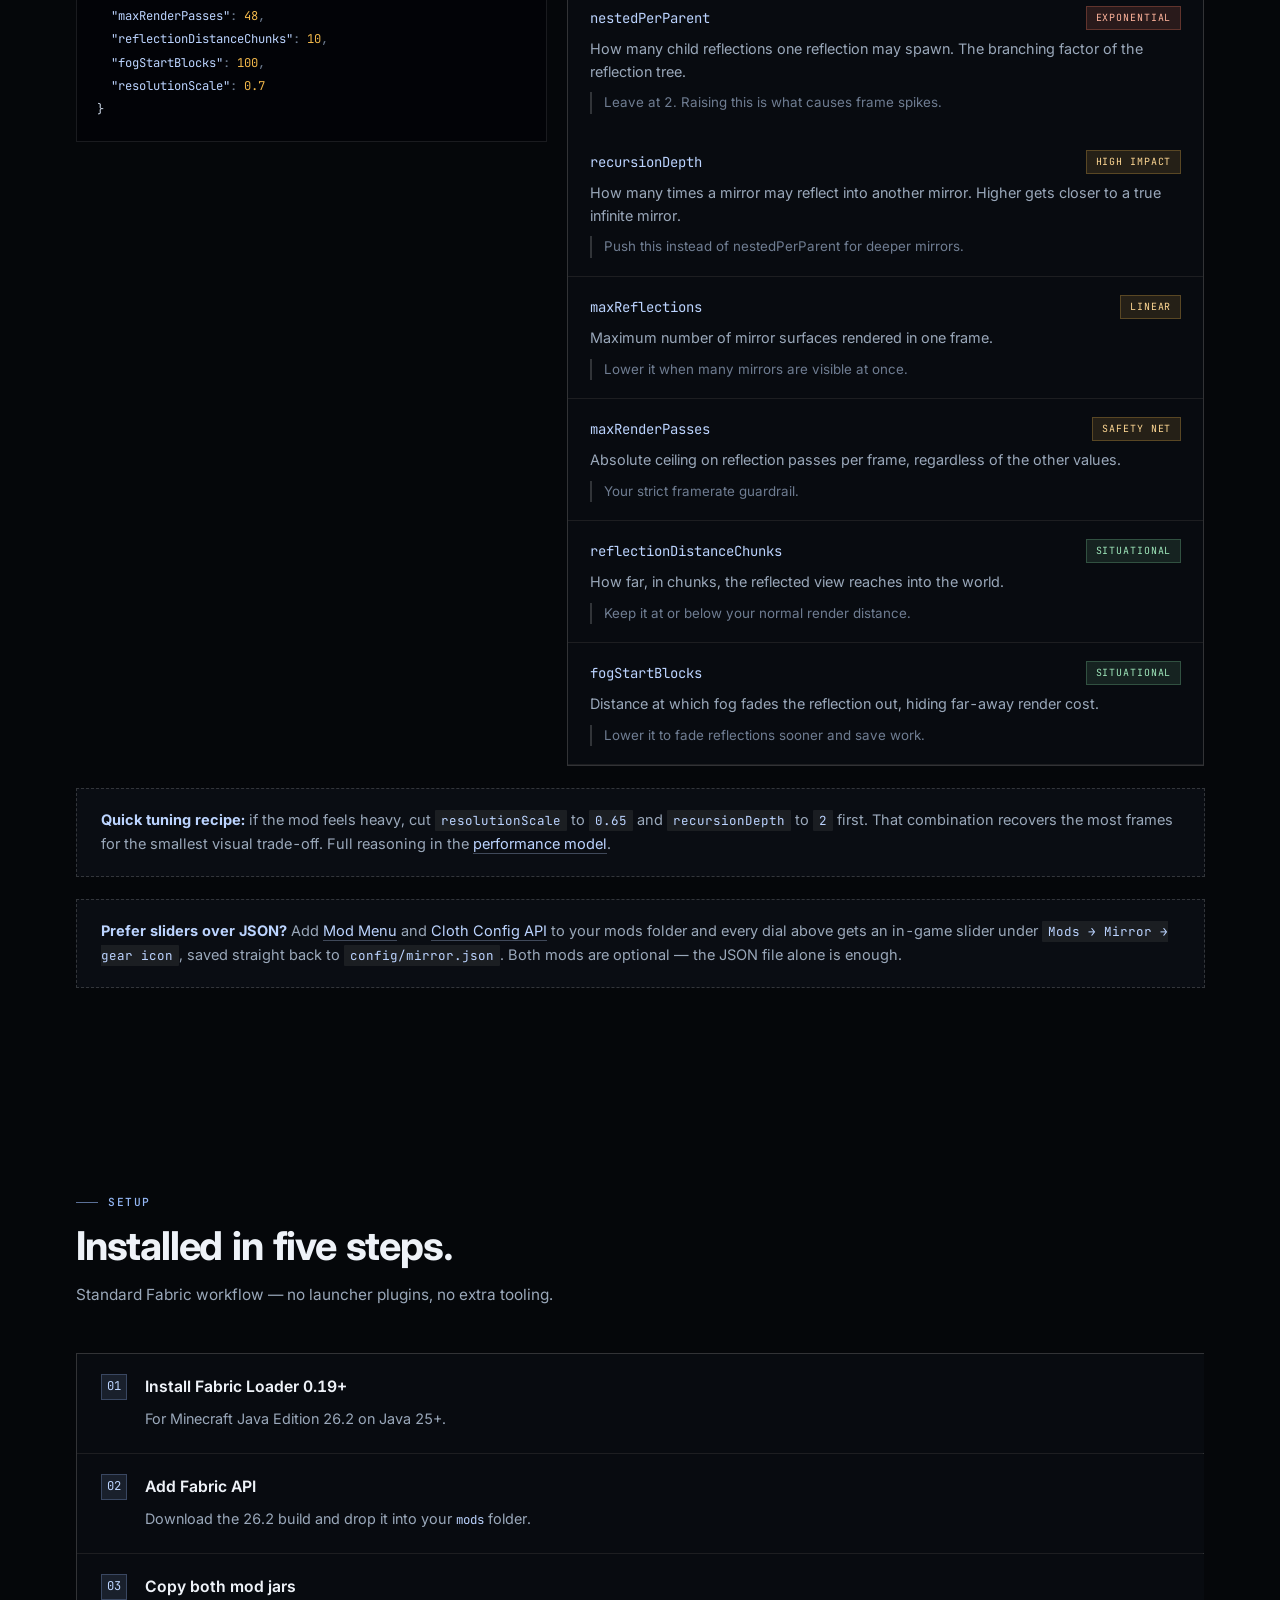
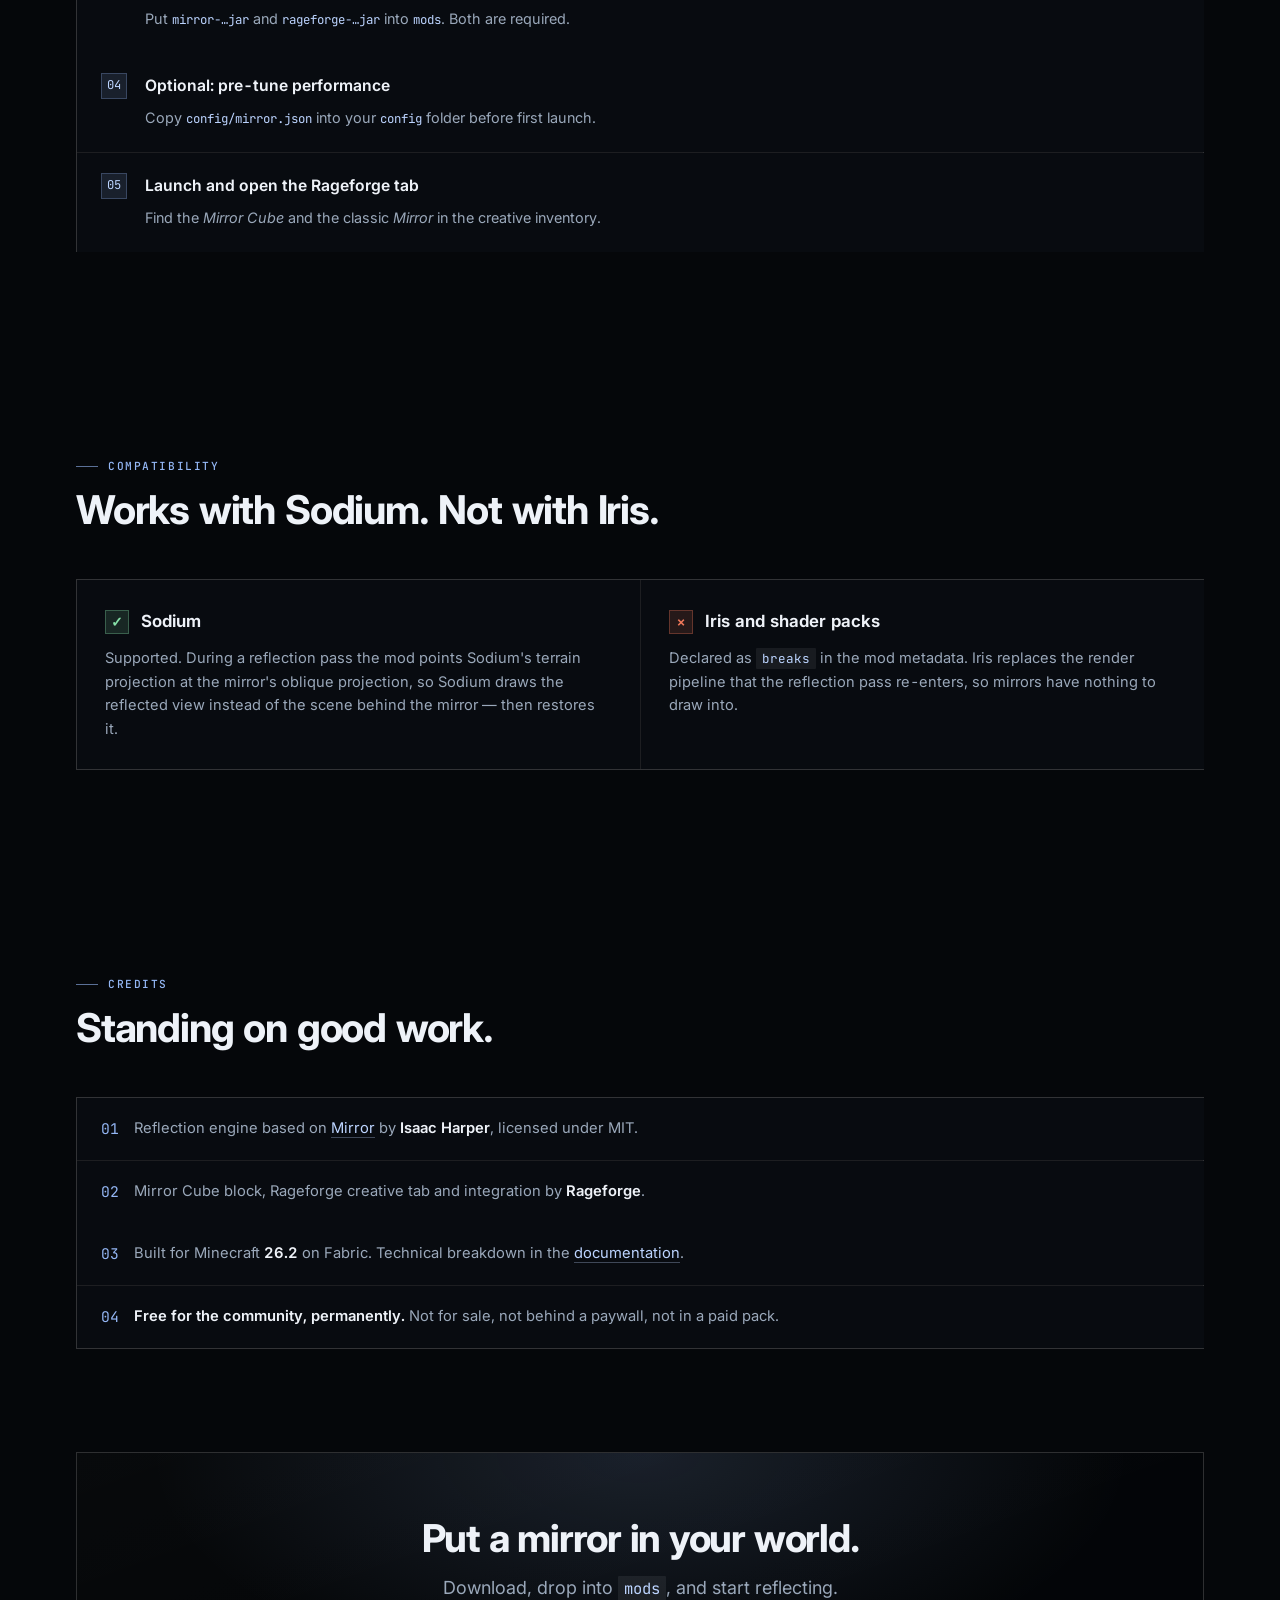
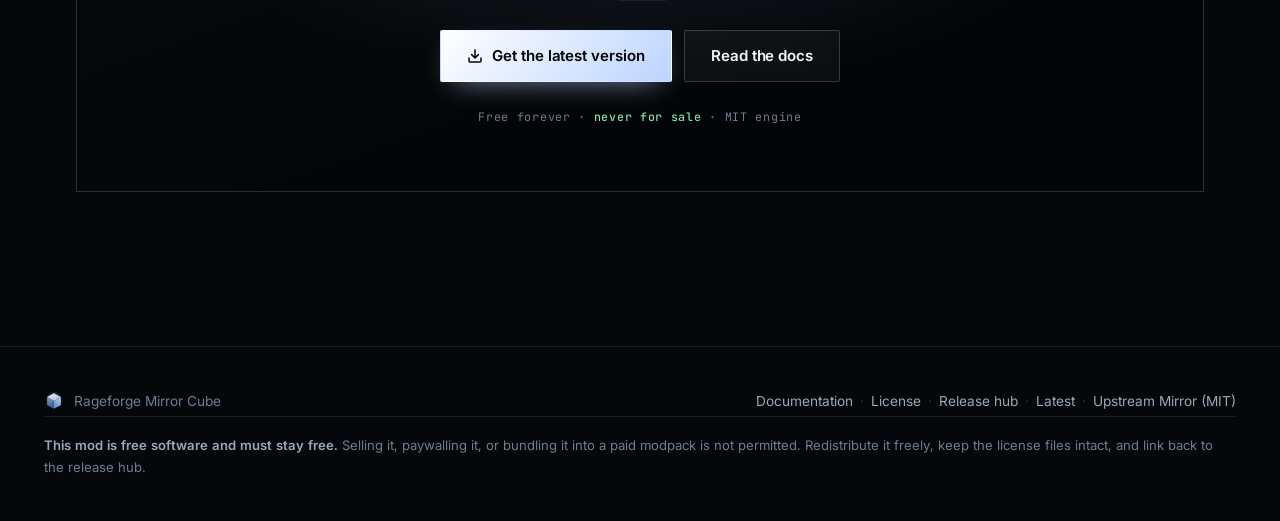
==== commit 48cf41ca: "Document the existing in-game Cloth Config settings screen (Mod Menu + Cloth Config)" ====
--- a/index.html
+++ b/index.html
@@ -1288,6 +1288,14 @@
       to <span class="inline-code">0.65</span> and <span class="inline-code">recursionDepth</span> to
       <span class="inline-code">2</span> first. That combination recovers the most frames for the smallest visual
       trade-off. Full reasoning in the <a href="docs.html#performance-model">performance model</a>.
+    </div>
+    <div class="tip reveal">
+      <strong>Prefer sliders over JSON?</strong> Add
+      <a href="https://modrinth.com/mod/modmenu" target="_blank" rel="noopener">Mod Menu</a> and
+      <a href="https://modrinth.com/mod/cloth-config" target="_blank" rel="noopener">Cloth Config API</a>
+      to your mods folder and every dial above gets an in-game slider under
+      <span class="inline-code">Mods → Mirror → gear icon</span>, saved straight back to
+      <span class="inline-code">config/mirror.json</span>. Both mods are optional — the JSON file alone is enough.
     </div>
   </section>
 
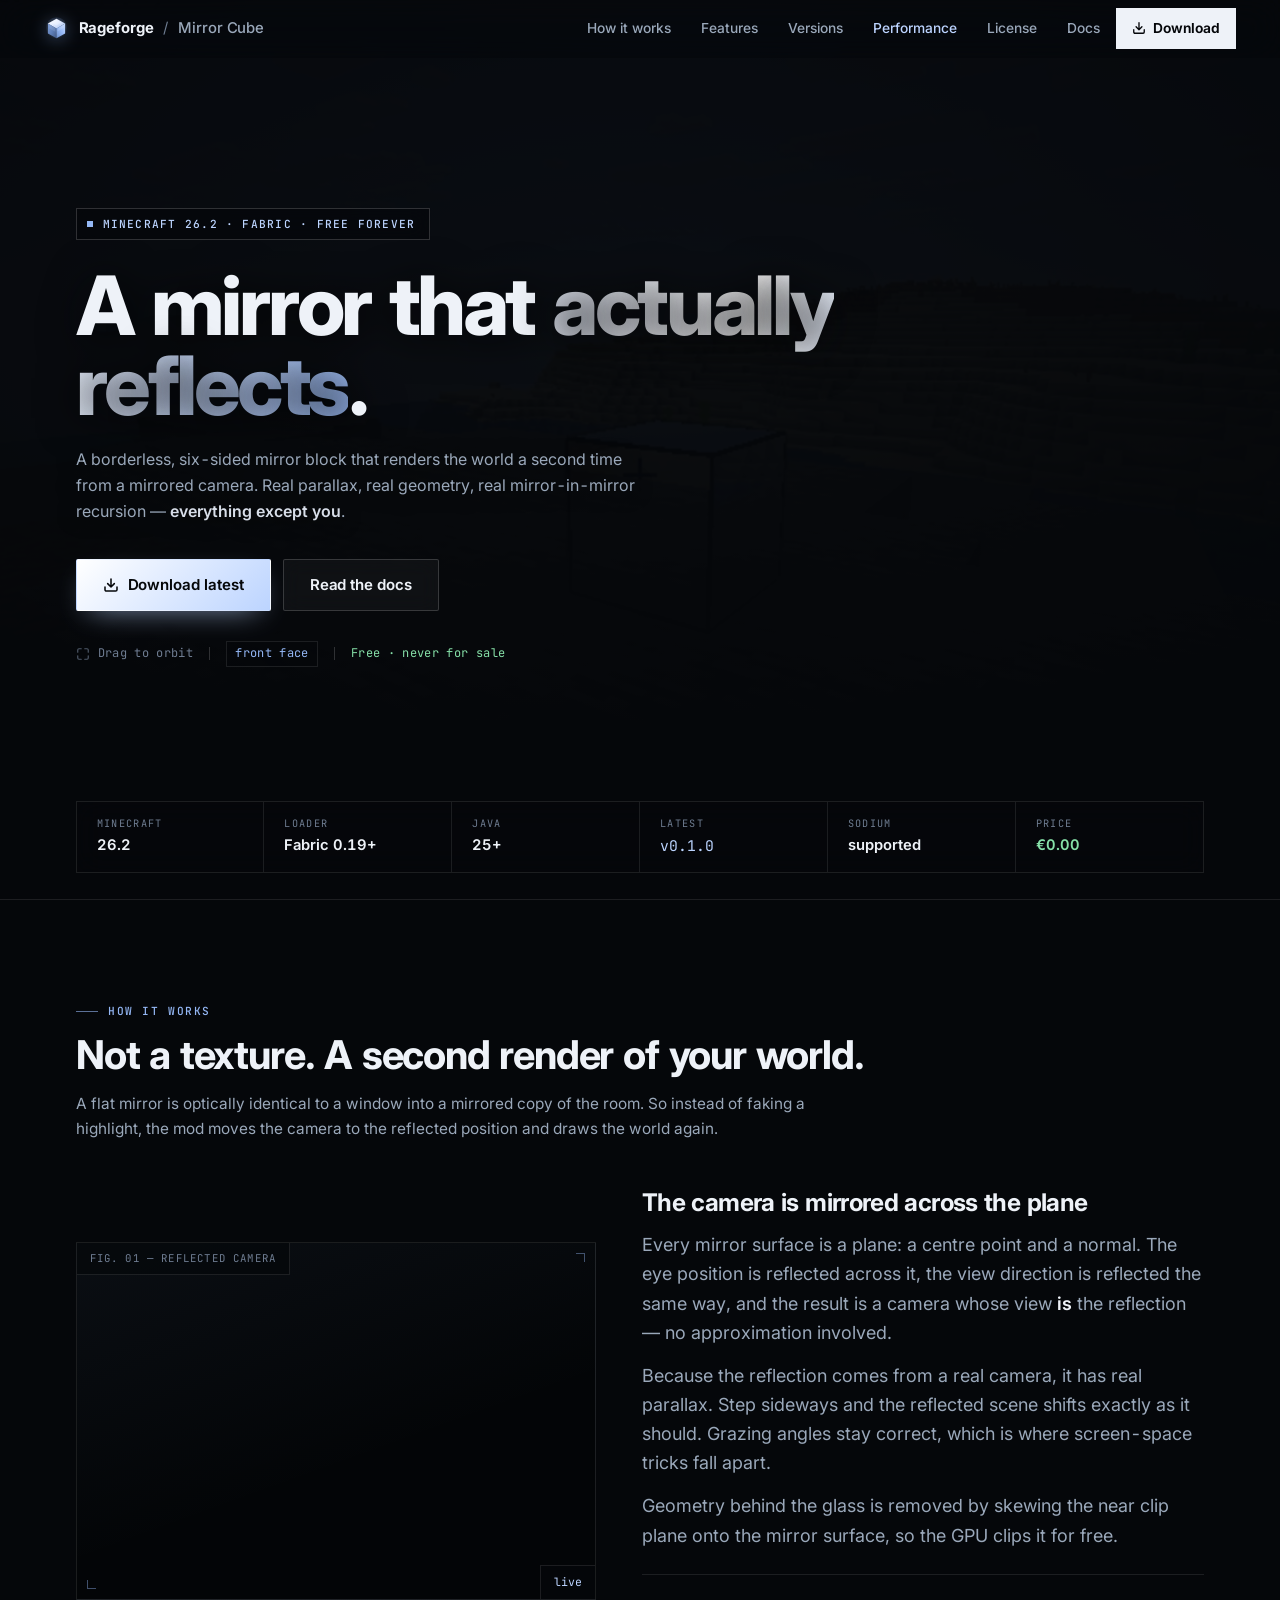
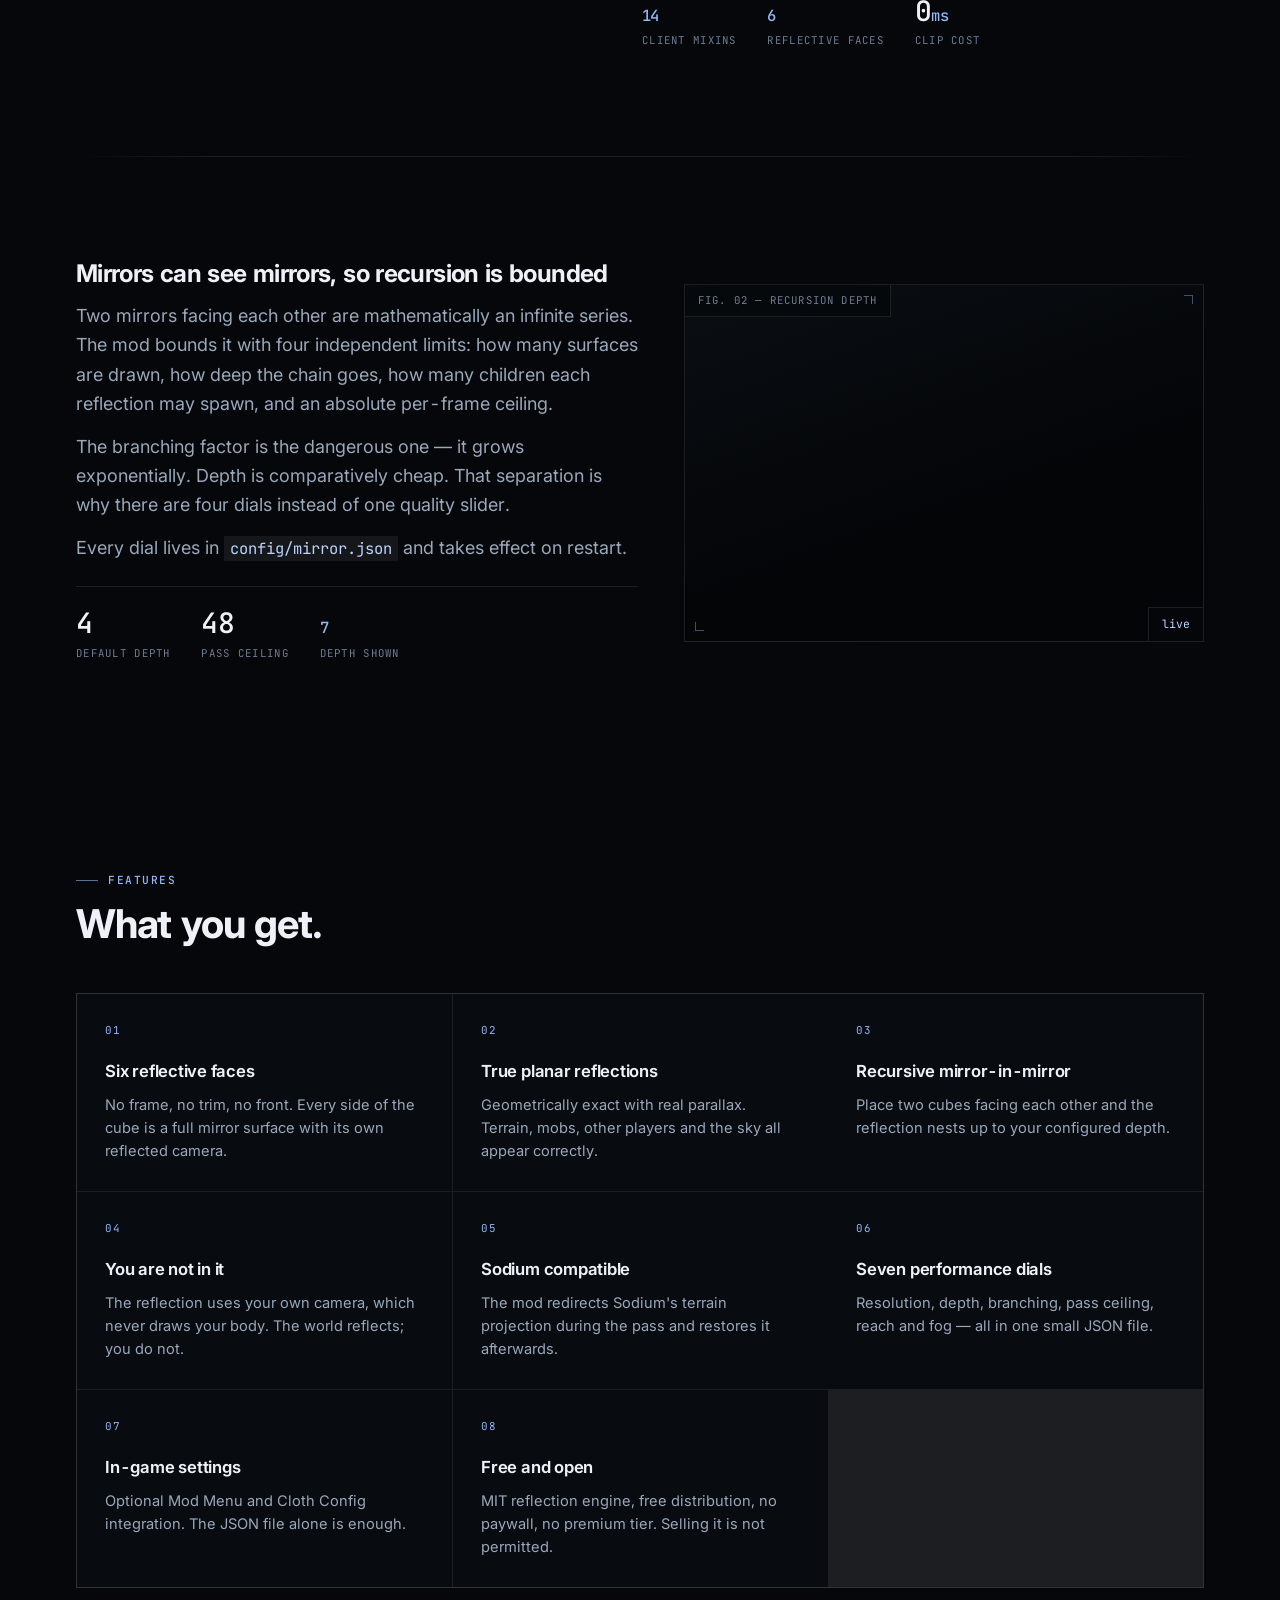
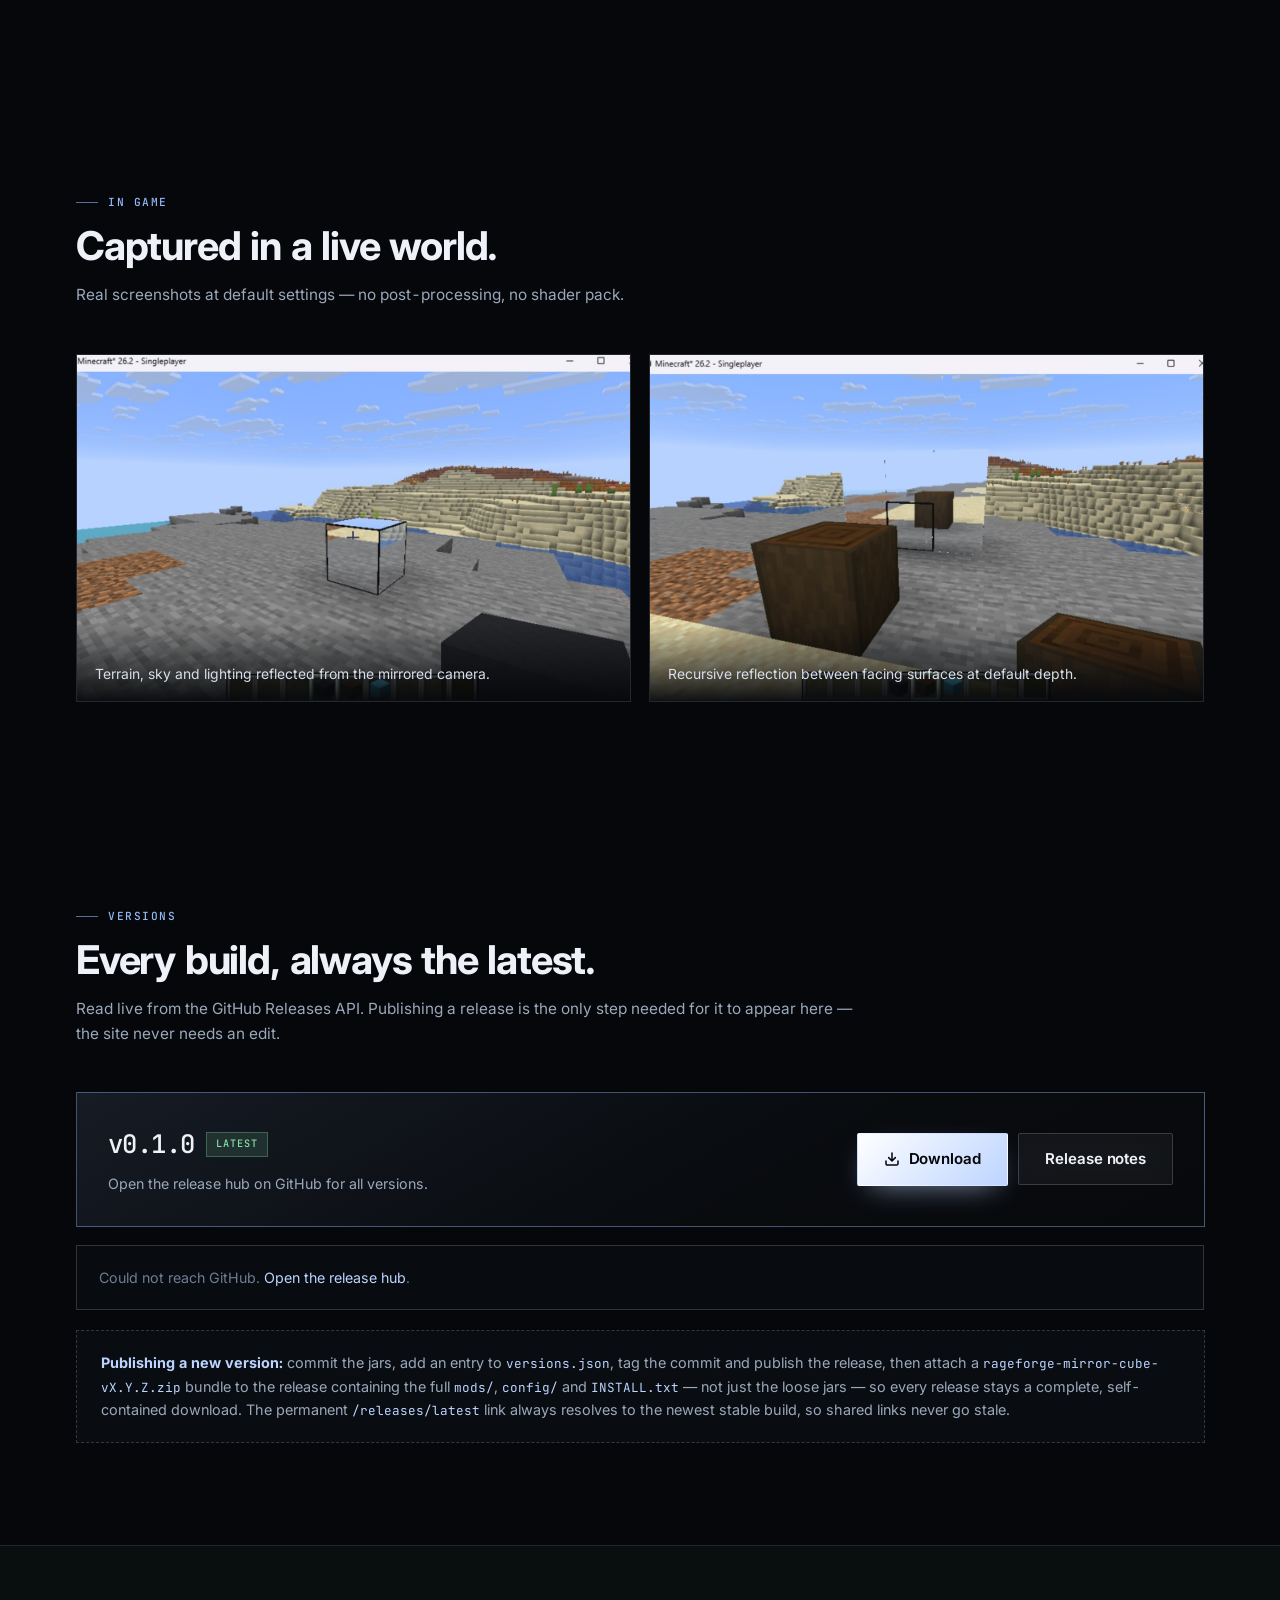
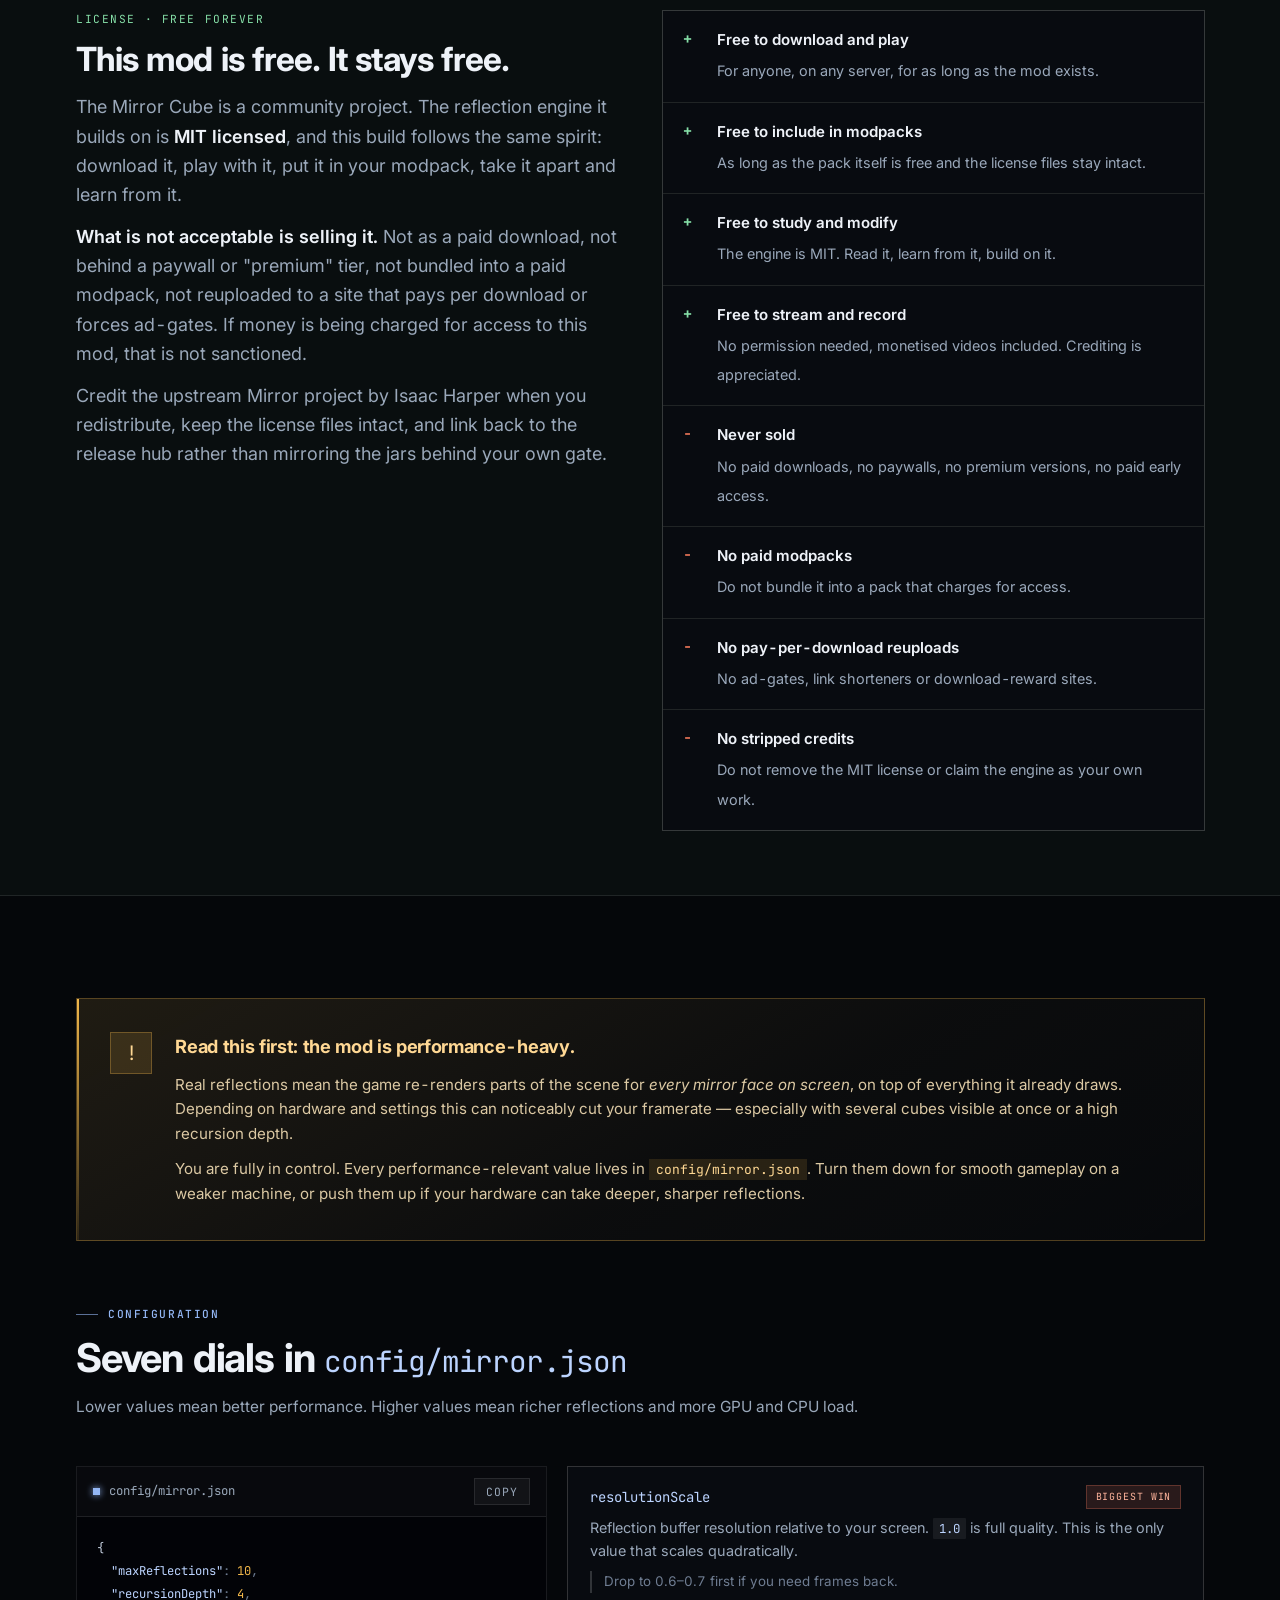
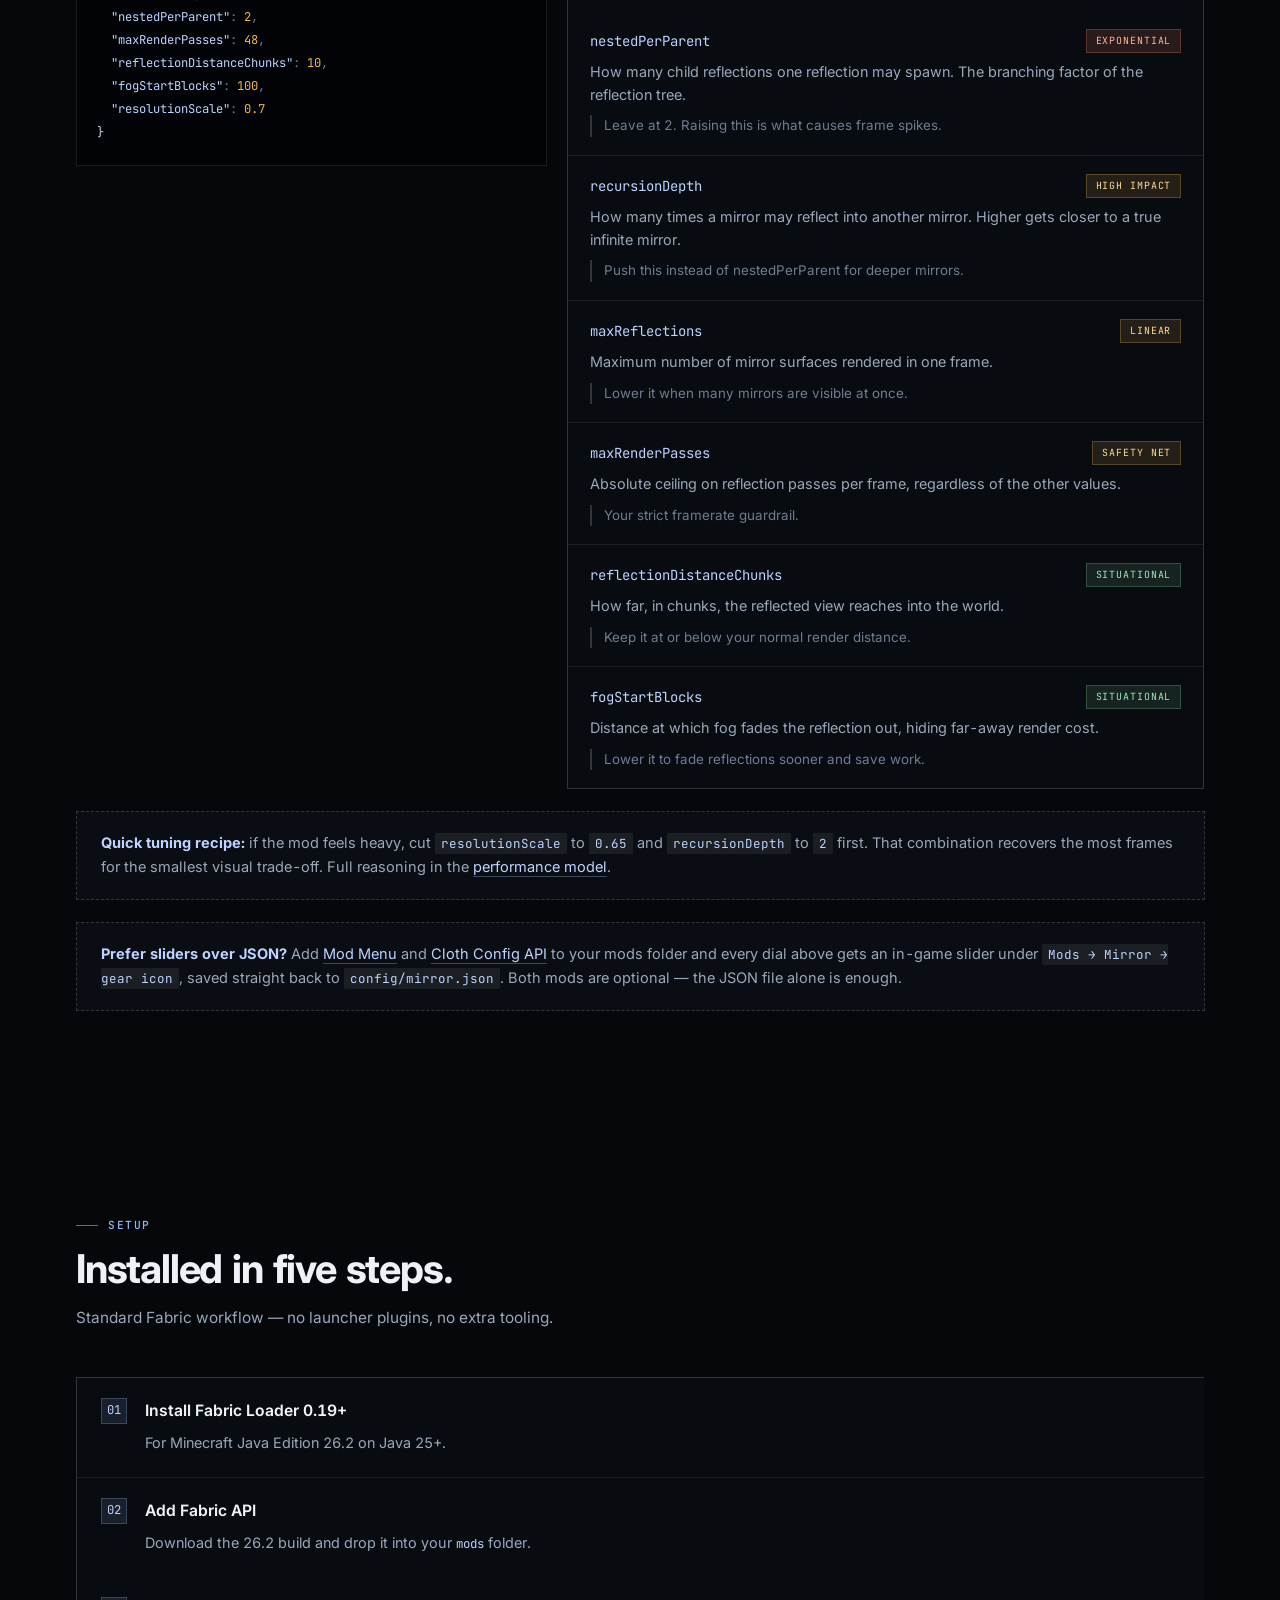
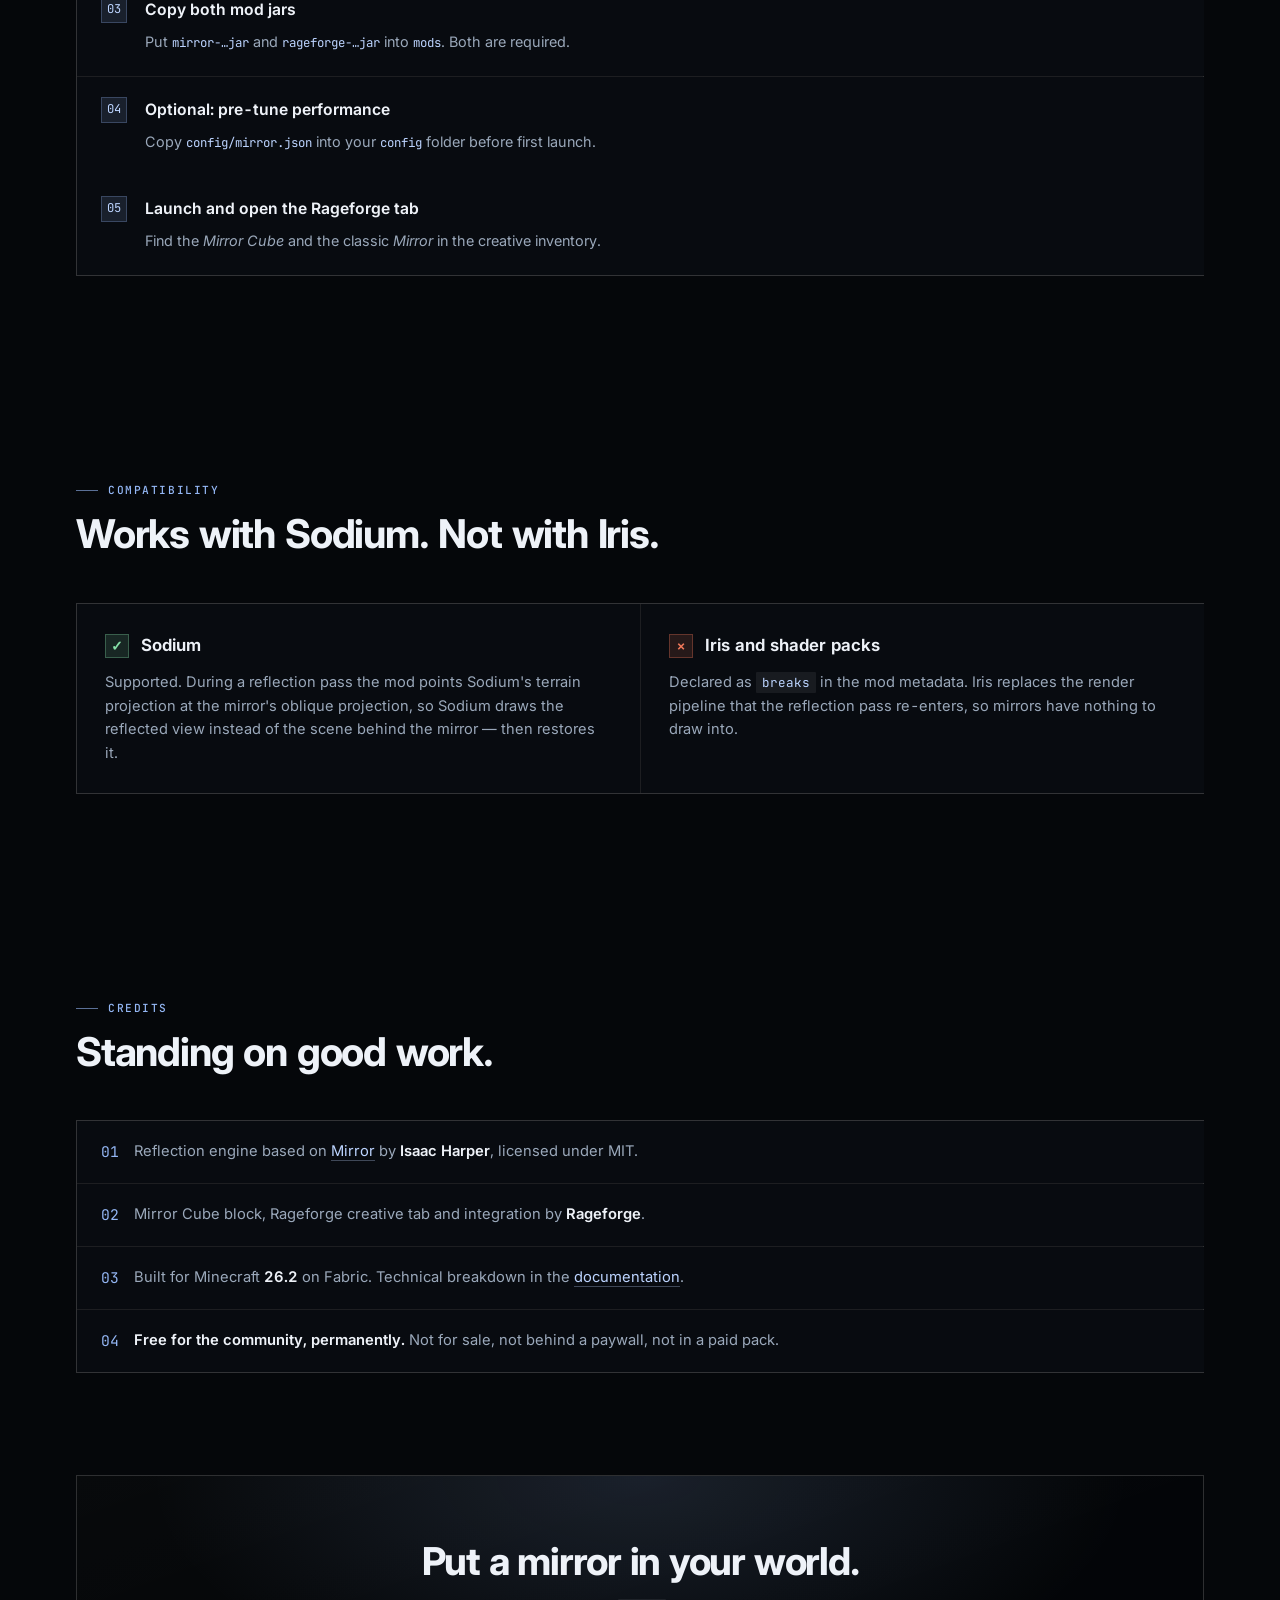
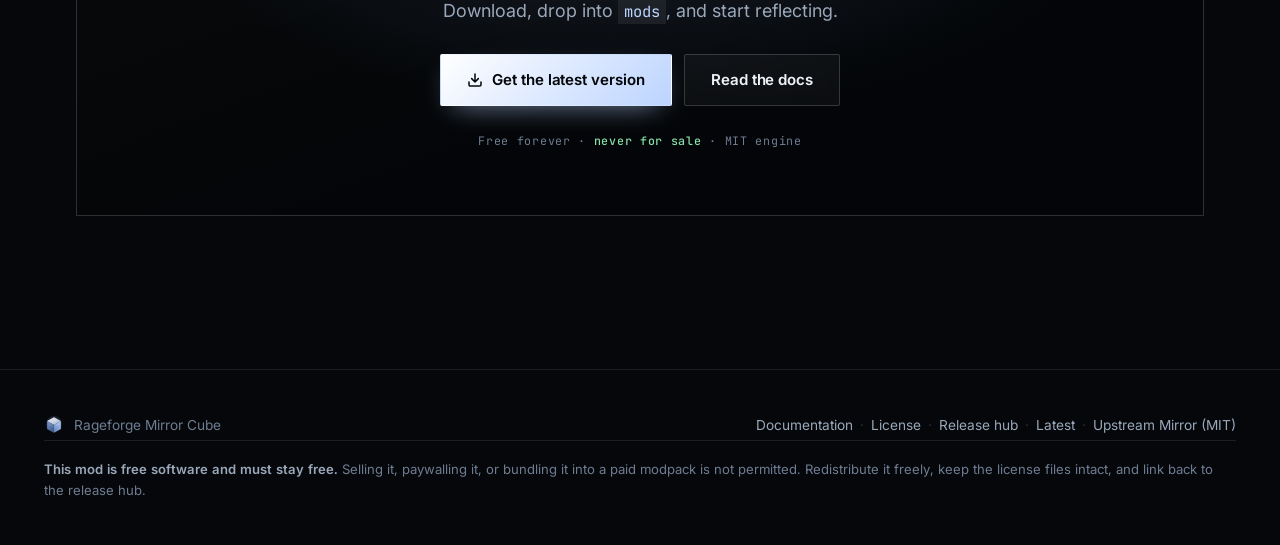
==== commit 6e2b3a54: "Prefer the full mods+config+install bundle for downloads; document the bundle step in the release pr" ====
--- a/index.html
+++ b/index.html
@@ -1117,7 +1117,10 @@
 
     <div class="hub-note reveal">
       <strong>Publishing a new version:</strong> commit the jars, add an entry to <code>versions.json</code>,
-      tag the commit and publish the release. The permanent
+      tag the commit and publish the release, then attach a
+      <code>rageforge-mirror-cube-vX.Y.Z.zip</code> bundle to the release containing the full
+      <code>mods/</code>, <code>config/</code> and <code>INSTALL.txt</code> — not just the loose jars —
+      so every release stays a complete, self-contained download. The permanent
       <code>/releases/latest</code> link always resolves to the newest stable build, so shared links never go stale.
     </div>
   </section>
@@ -1483,7 +1486,11 @@
   const fmtSize = (b) => b >= 1048576 ? (b / 1048576).toFixed(1) + ' MB' : Math.round(b / 1024) + ' KB';
 
   function pickAsset(rel) {
-    const a = (rel.assets || []).find((x) => /\.(zip|jar)$/i.test(x.name));
+    const assets = rel.assets || [];
+    const bundle = assets.find((x) => /^rageforge-mirror-cube-.*\.zip$/i.test(x.name));
+    const anyZip = assets.find((x) => /\.zip$/i.test(x.name));
+    const anyJar = assets.find((x) => /\.jar$/i.test(x.name));
+    const a = bundle || anyZip || anyJar;
     return a ? a.browser_download_url : rel.zipball_url || (HUB_URL + '/releases/tag/' + rel.tag_name);
   }
 
@@ -1507,17 +1514,18 @@
       pill.textContent = latest.prerelease ? 'Pre-release' : 'Latest';
       pill.className = 'pill ' + (latest.prerelease ? 'pre' : 'latest');
 
-      const assets = (latest.assets || []).length;
+      const latestBundle = (latest.assets || []).find((x) => /^rageforge-mirror-cube-.*\.zip$/i.test(x.name));
       document.getElementById('dl-sub').textContent =
         'Published ' + fmtDate(latest.published_at) + ' · Minecraft 26.2 · Fabric' +
-        (assets ? ' · ' + assets + ' file' + (assets === 1 ? '' : 's') : ' · source archive');
+        (latestBundle ? ' · ' + fmtSize(latestBundle.size) + ' bundle (jars + config + install)' : ' · source archive');
 
       document.getElementById('dl-main').href = pickAsset(latest);
       document.getElementById('dl-notes').href = latest.html_url;
 
       verList.innerHTML = rels.map((r) => {
         const isLatest = r.tag_name === latest.tag_name;
-        const size = (r.assets || []).reduce((s, a) => s + (a.size || 0), 0);
+        const bundle = (r.assets || []).find((x) => /^rageforge-mirror-cube-.*\.zip$/i.test(x.name));
+        const size = bundle ? bundle.size : (r.assets || []).reduce((s, a) => s + (a.size || 0), 0);
         return '<div class="ver-row">' +
           '<div class="l">' +
             '<span class="tag-v">' + r.tag_name + '</span>' +
